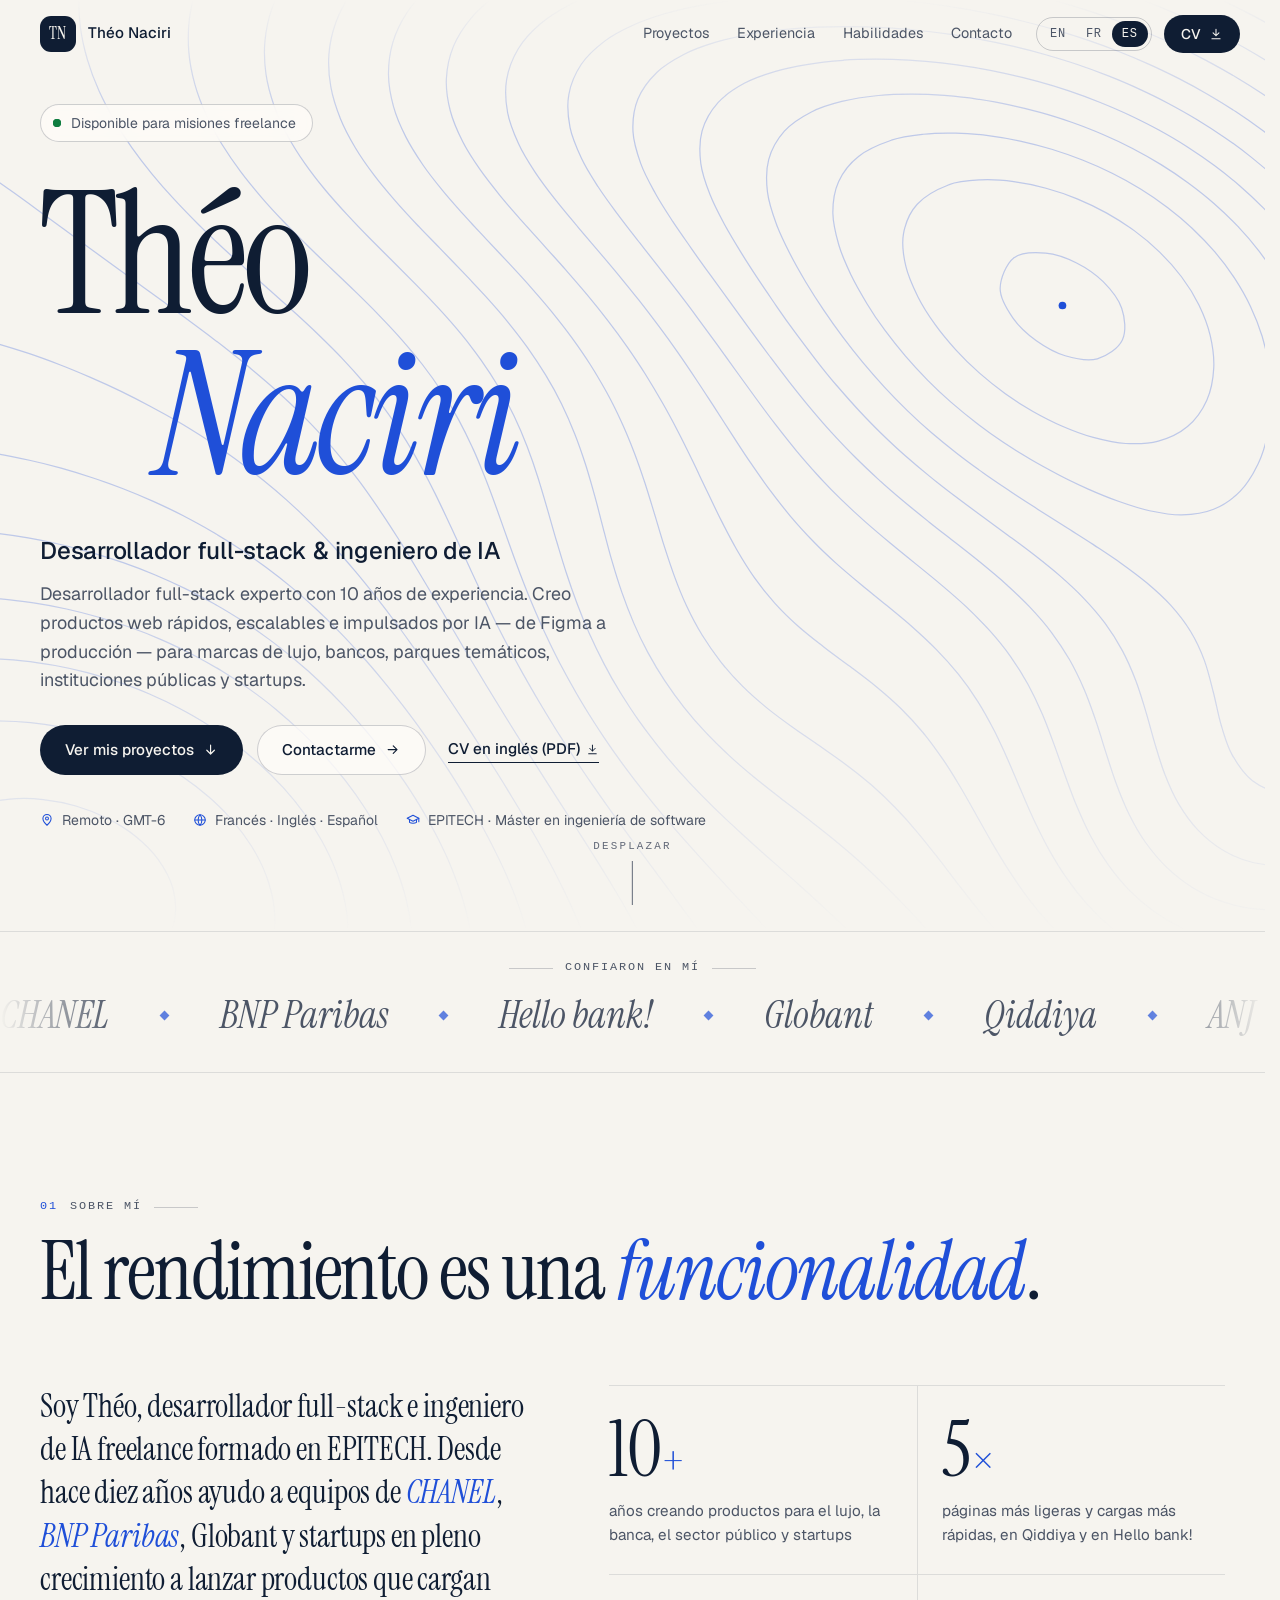
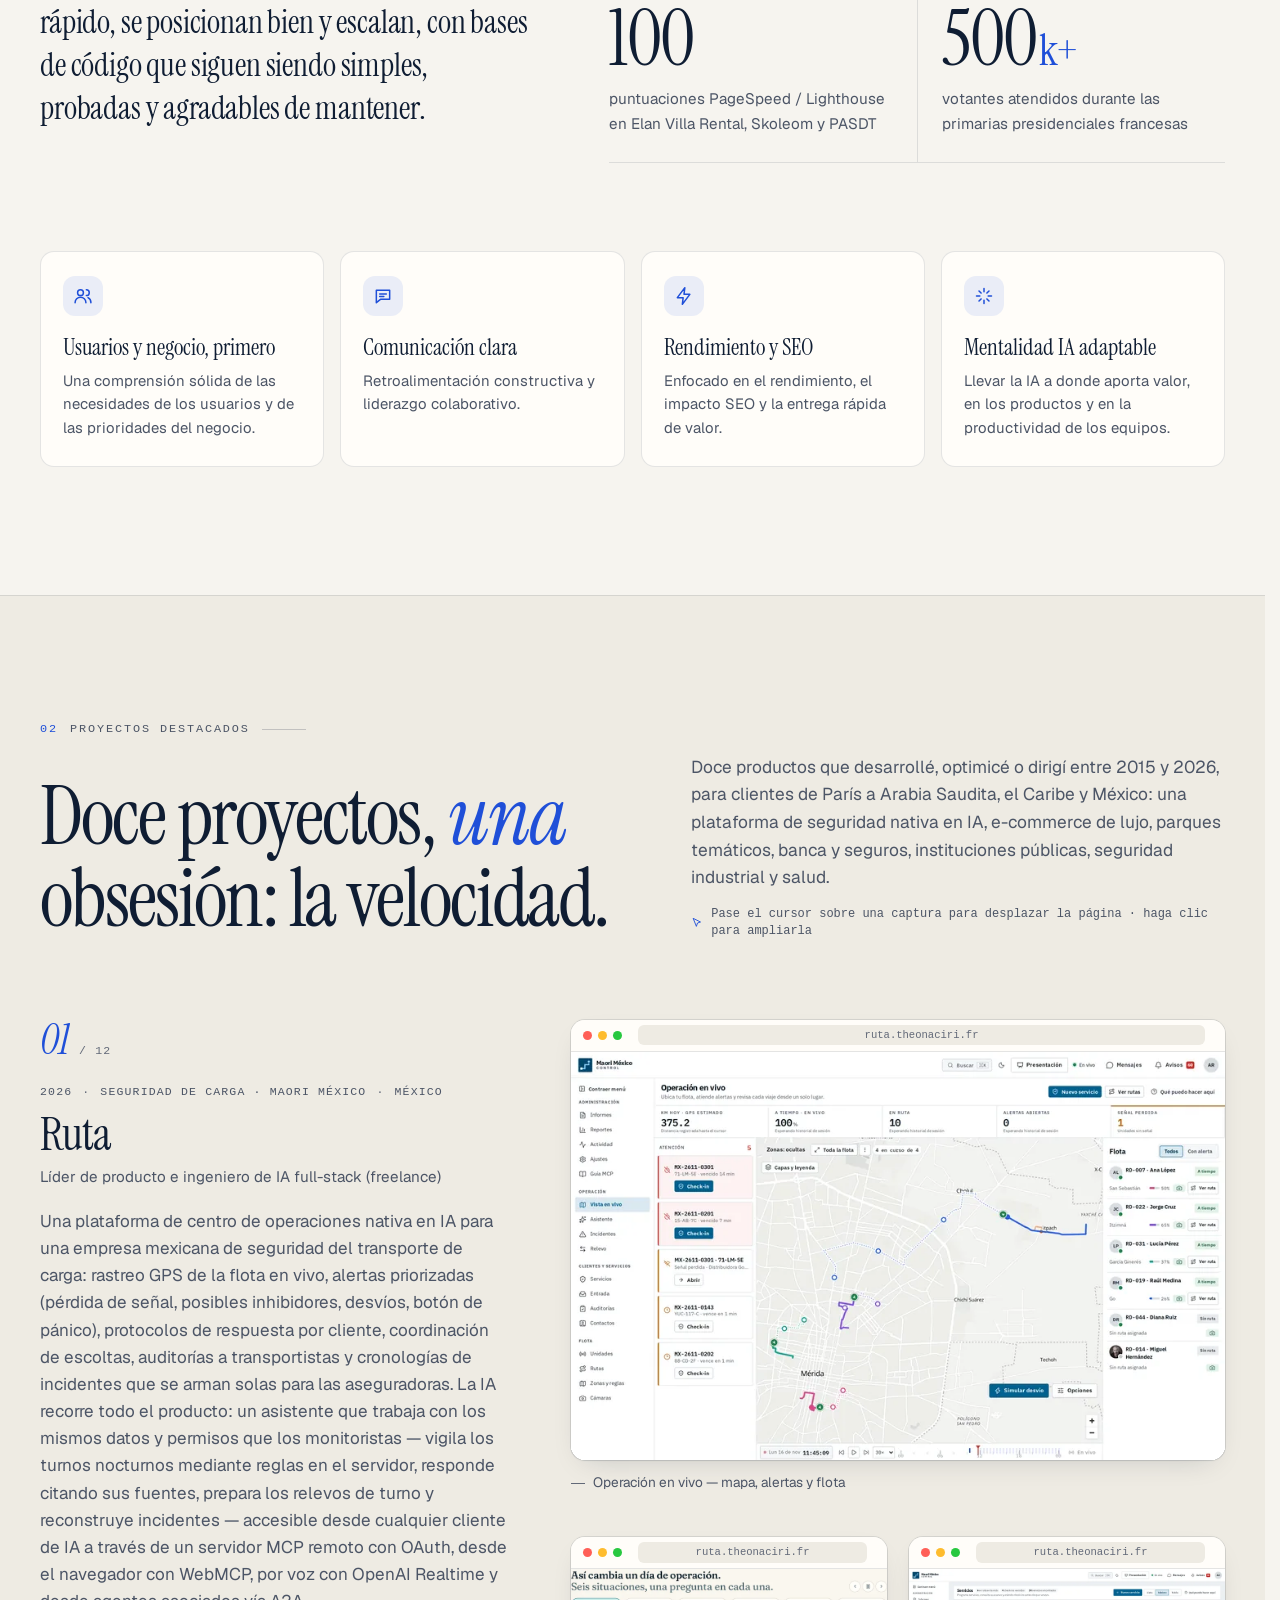
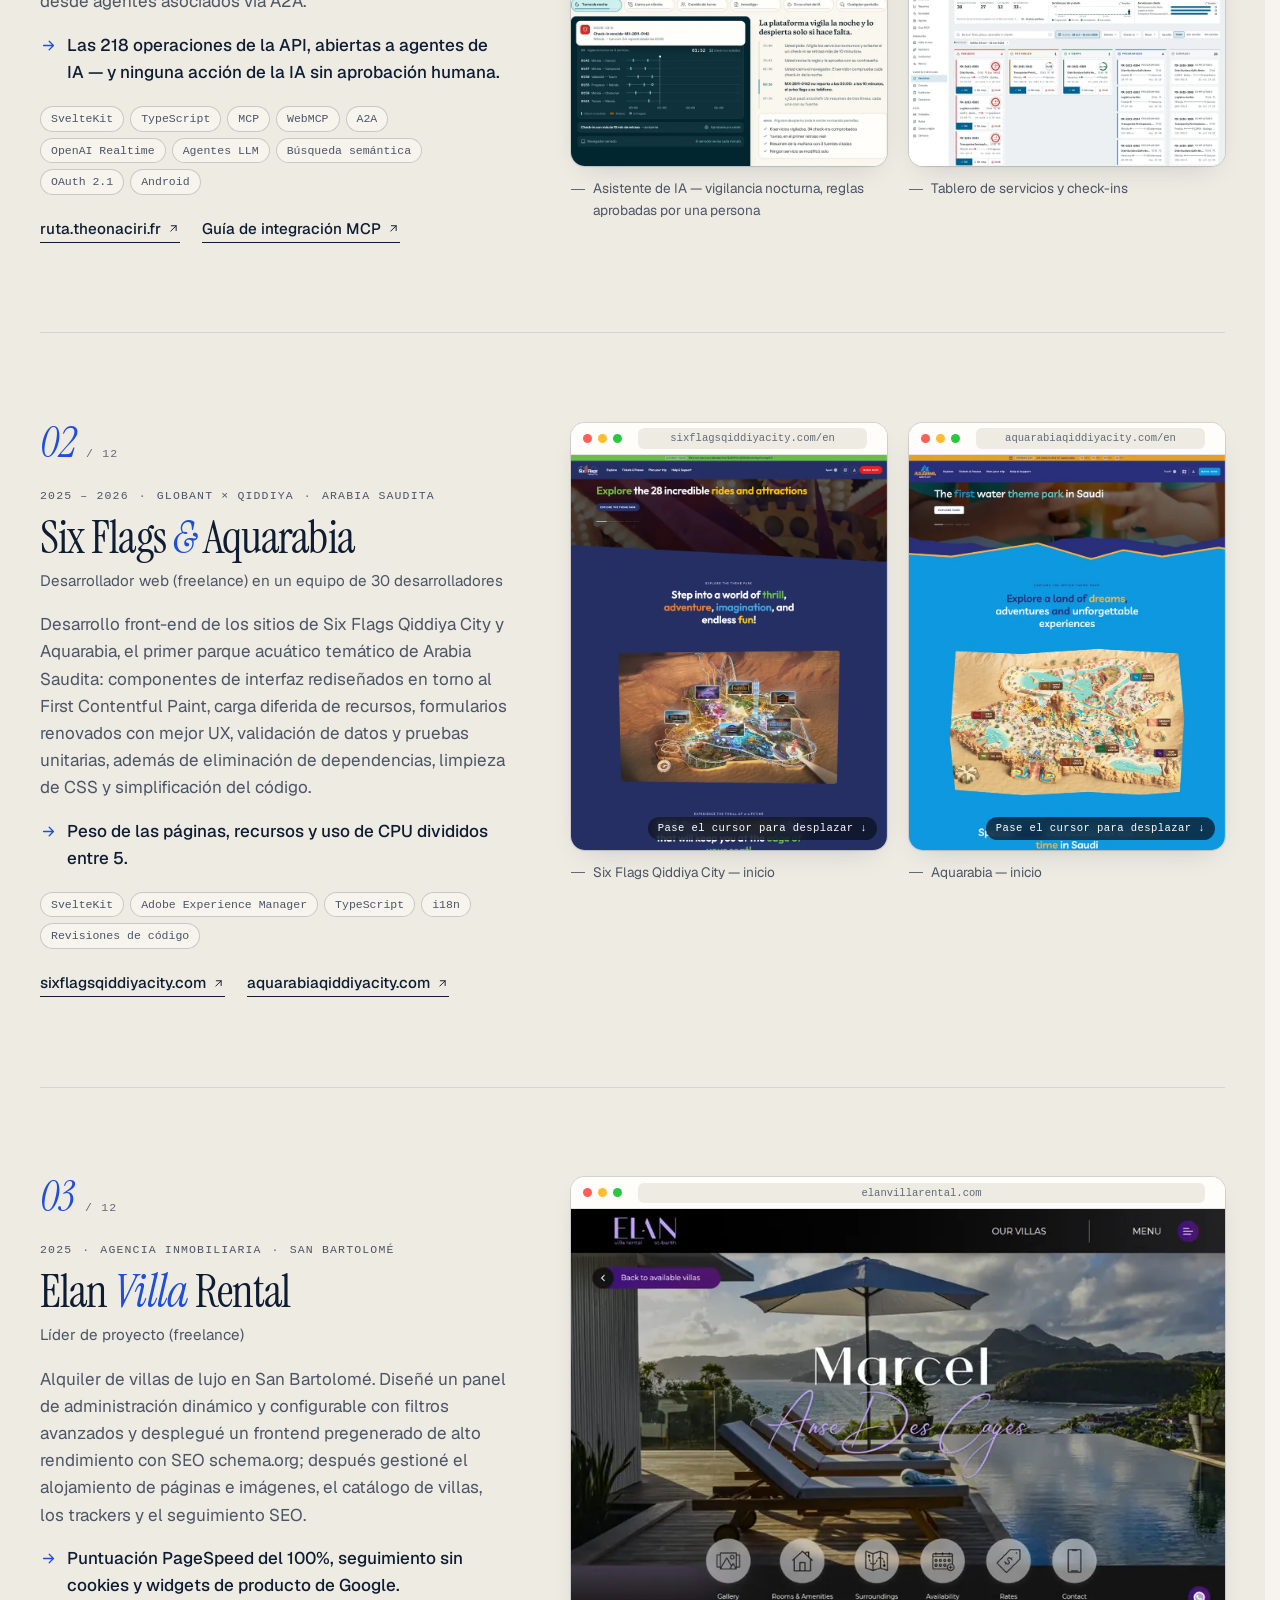
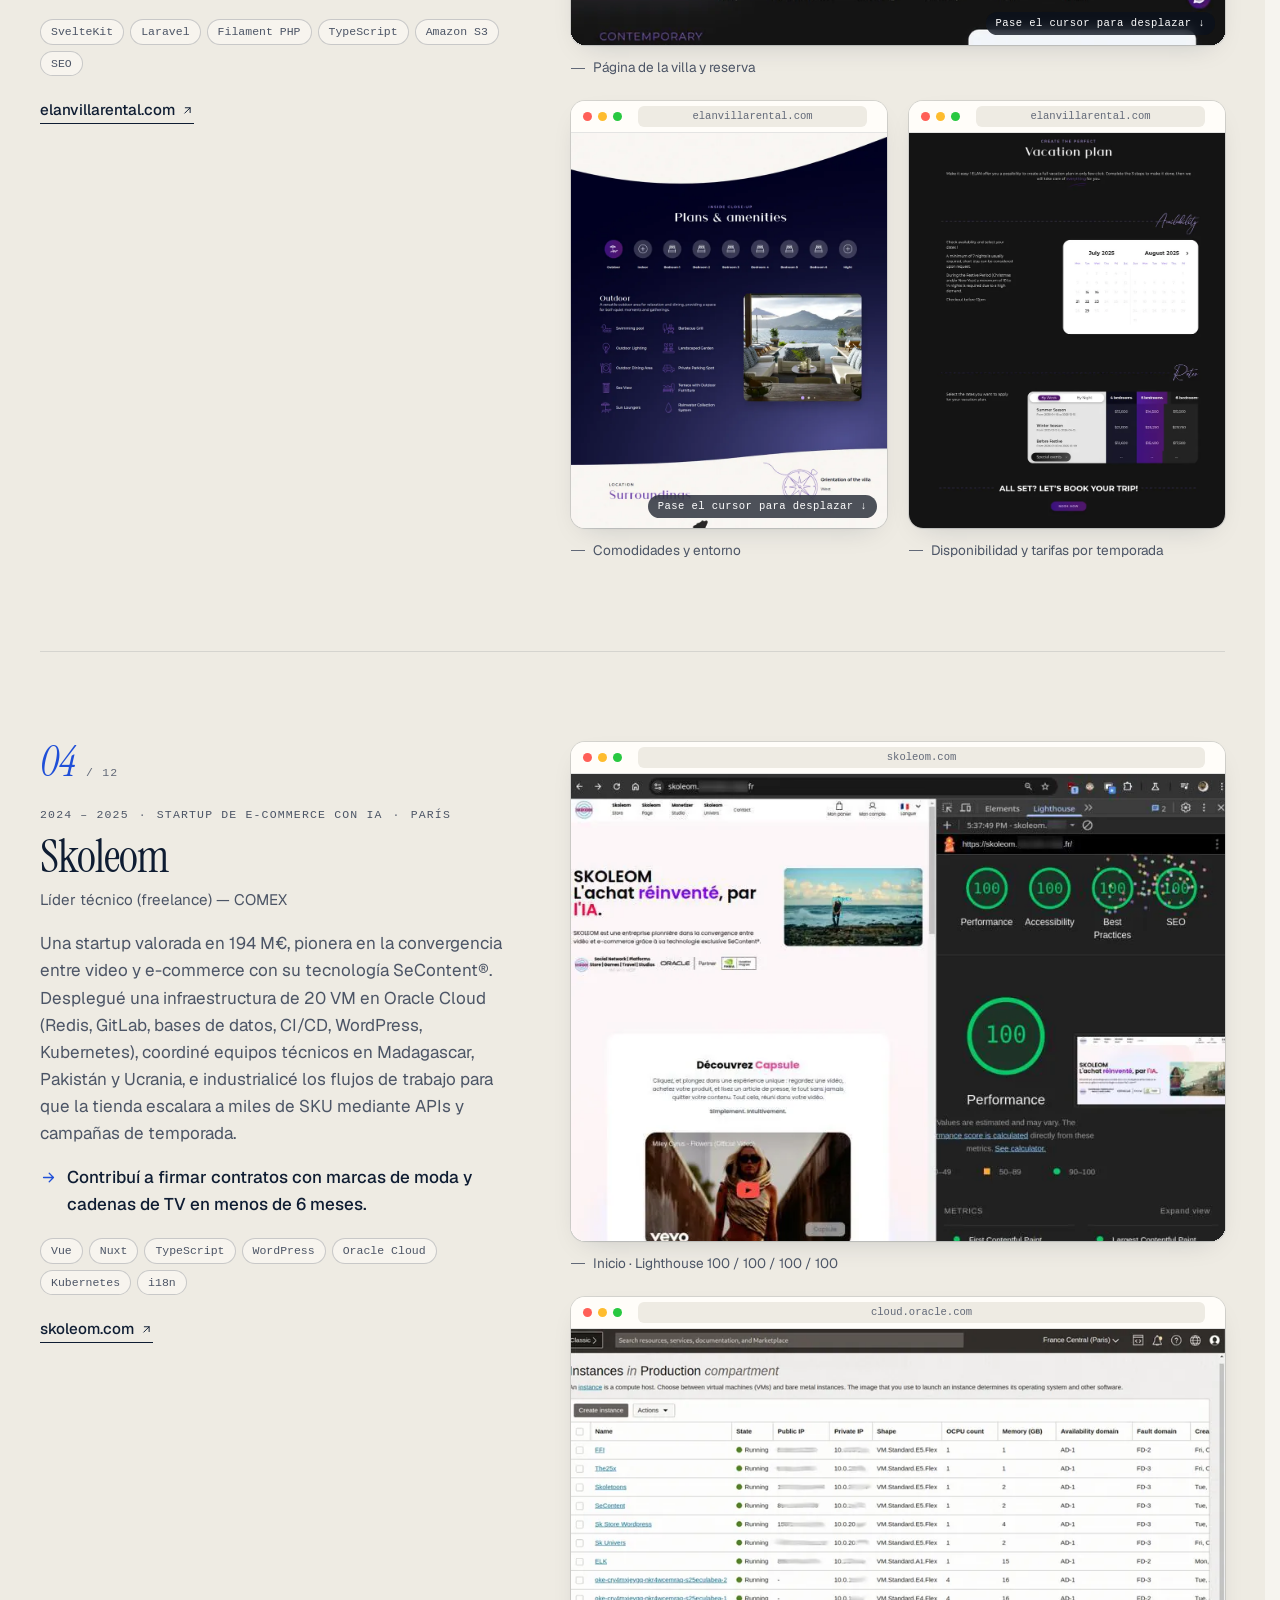
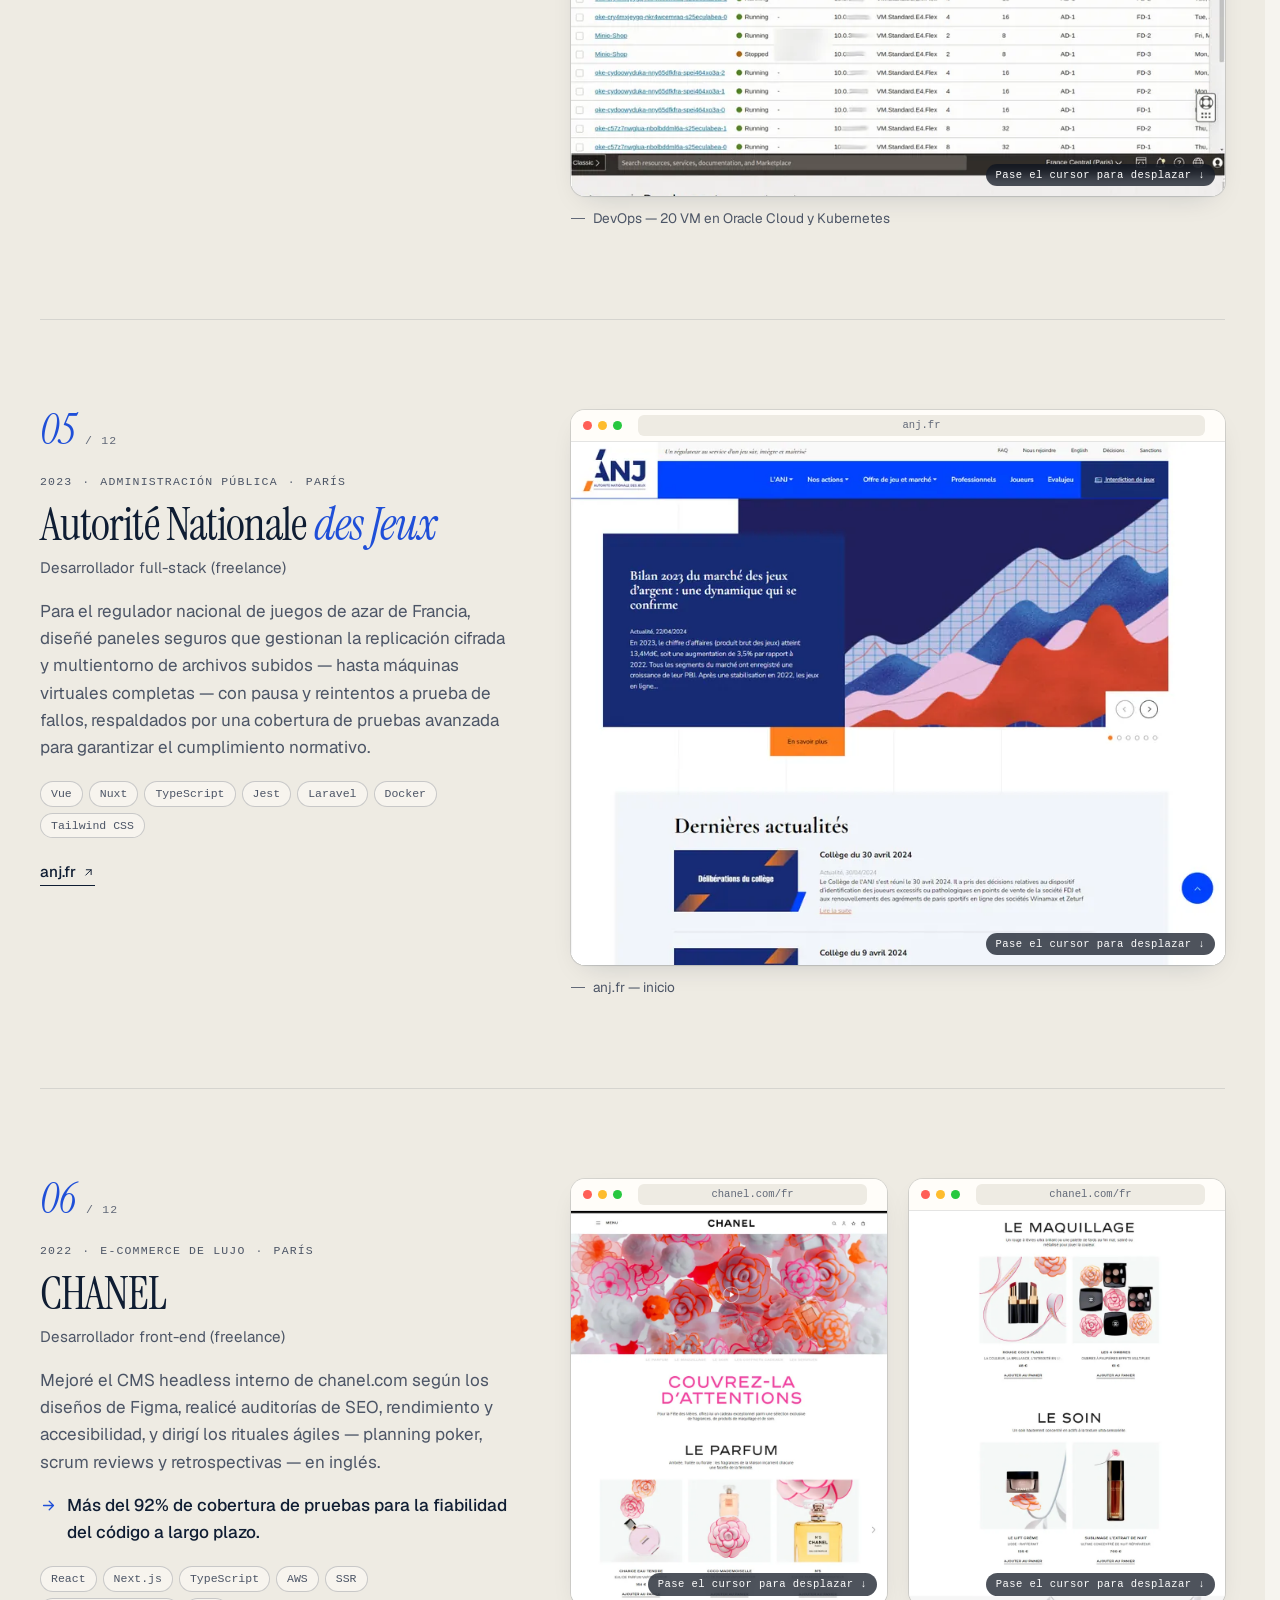
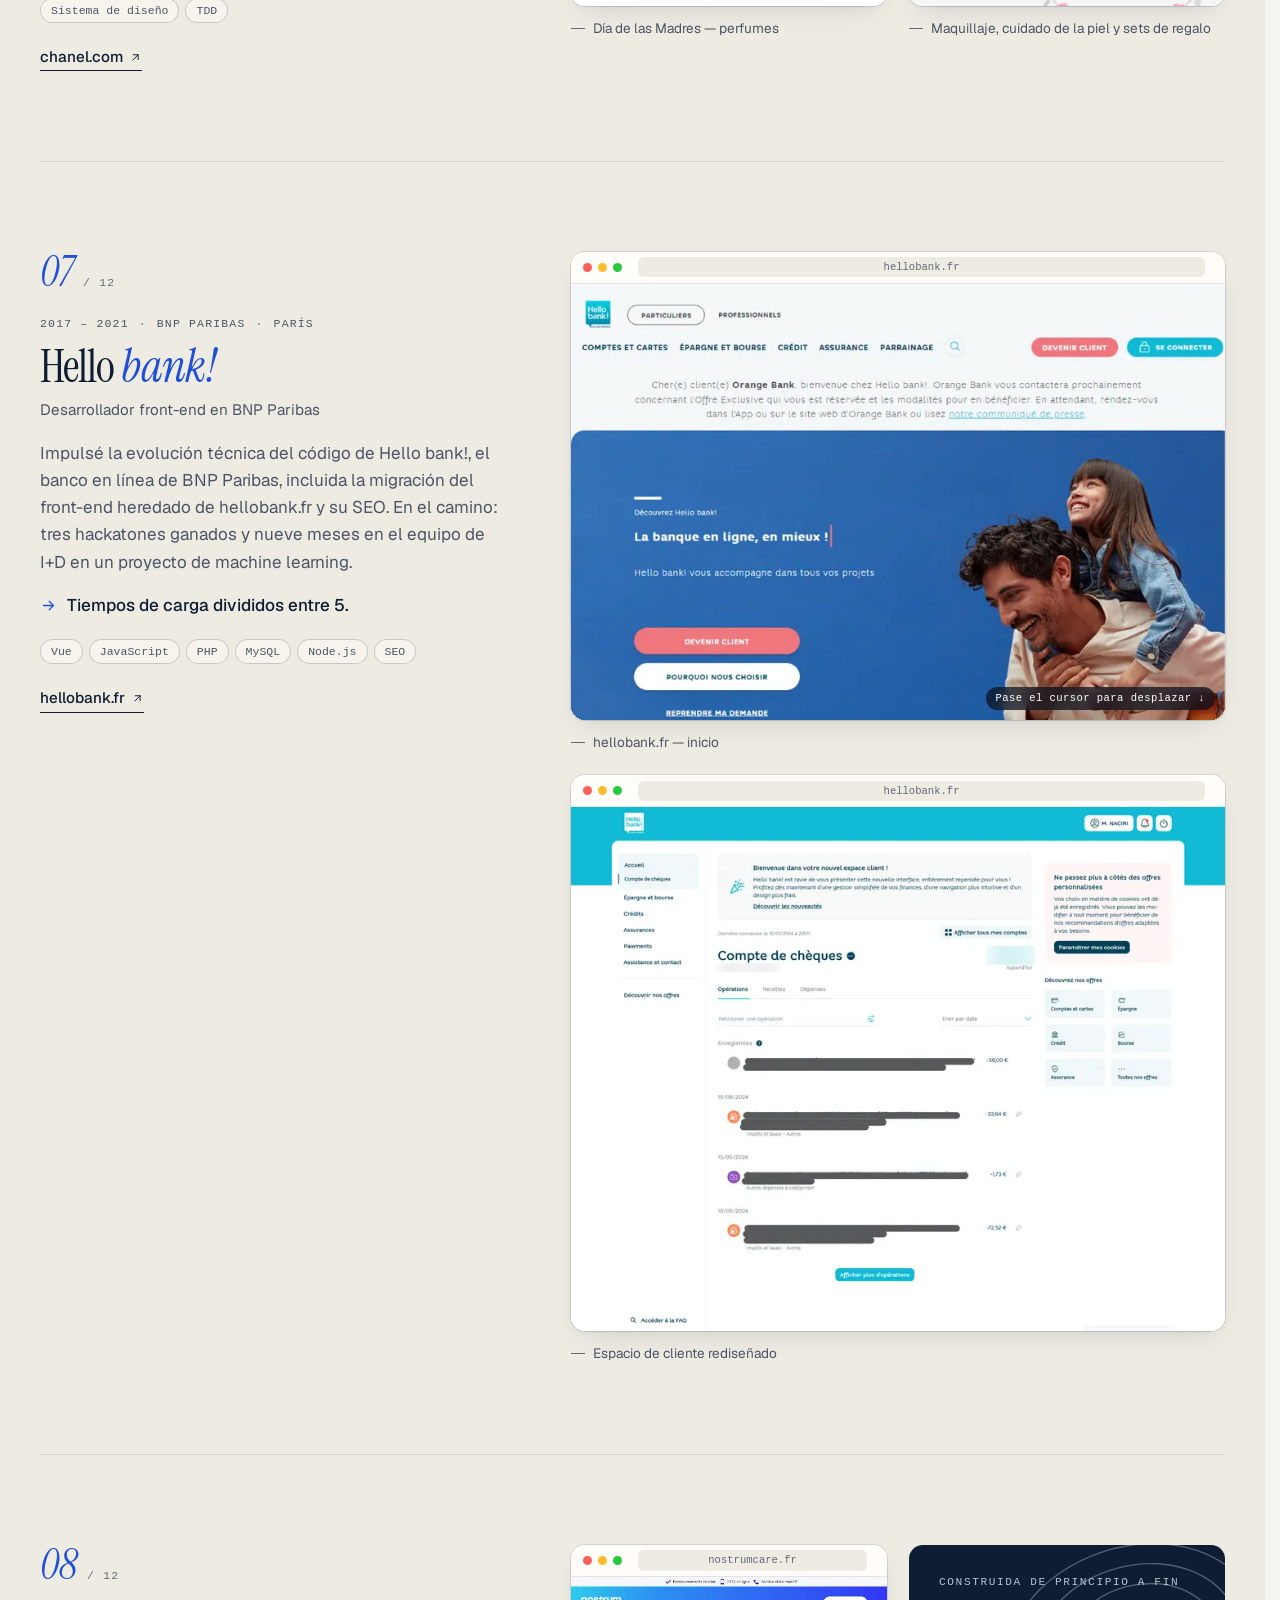
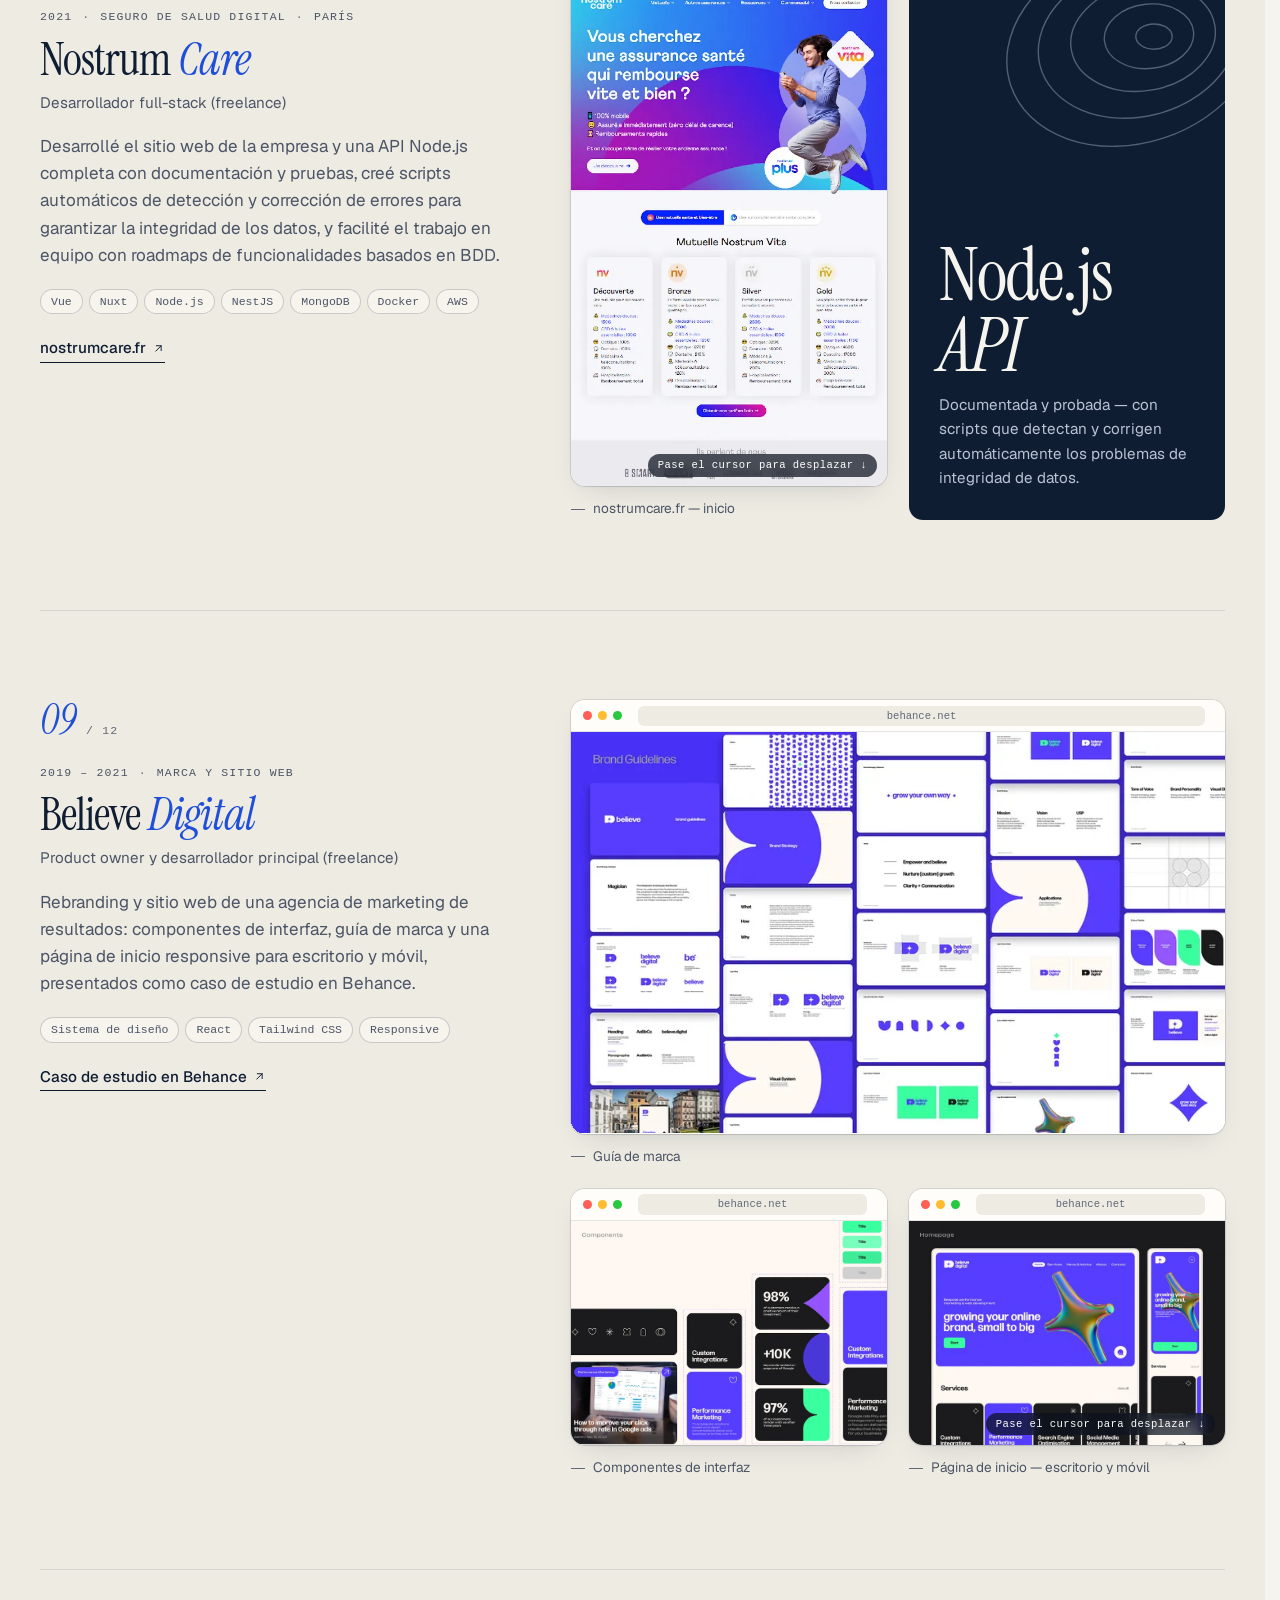
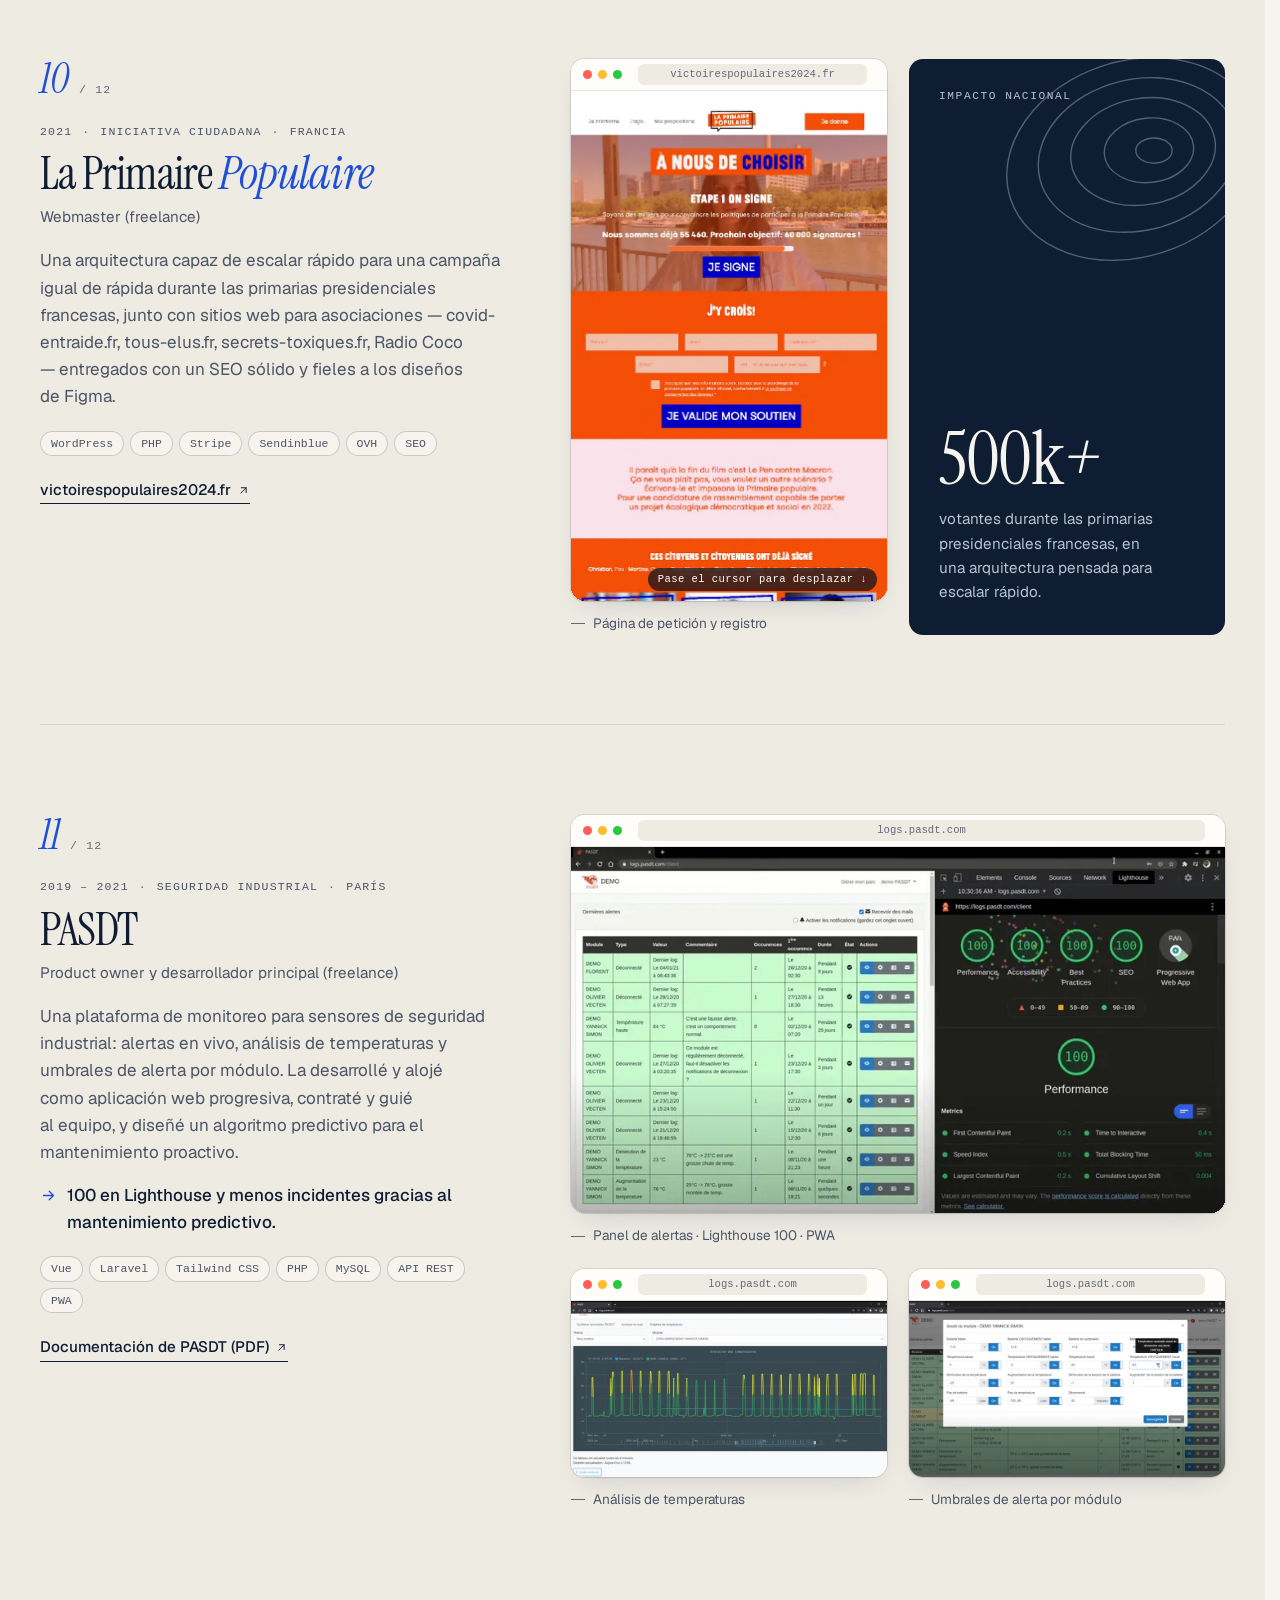
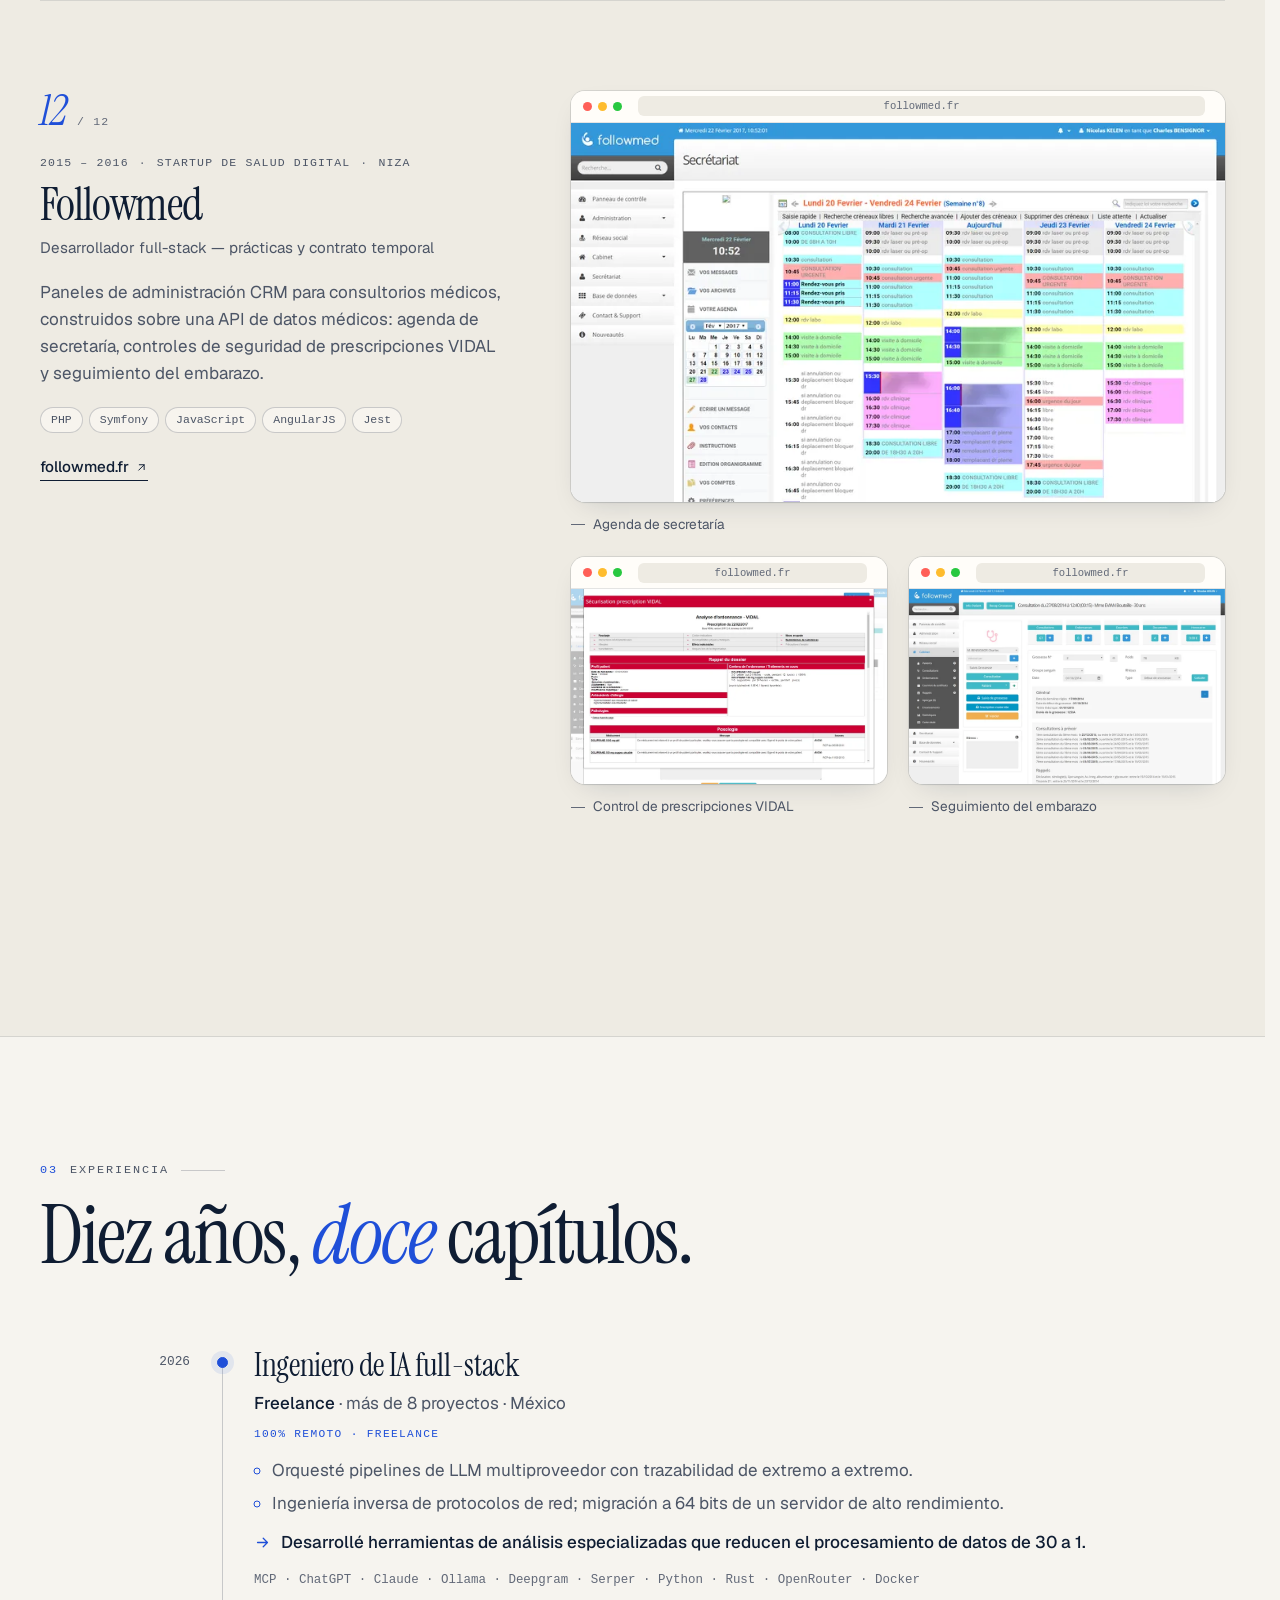
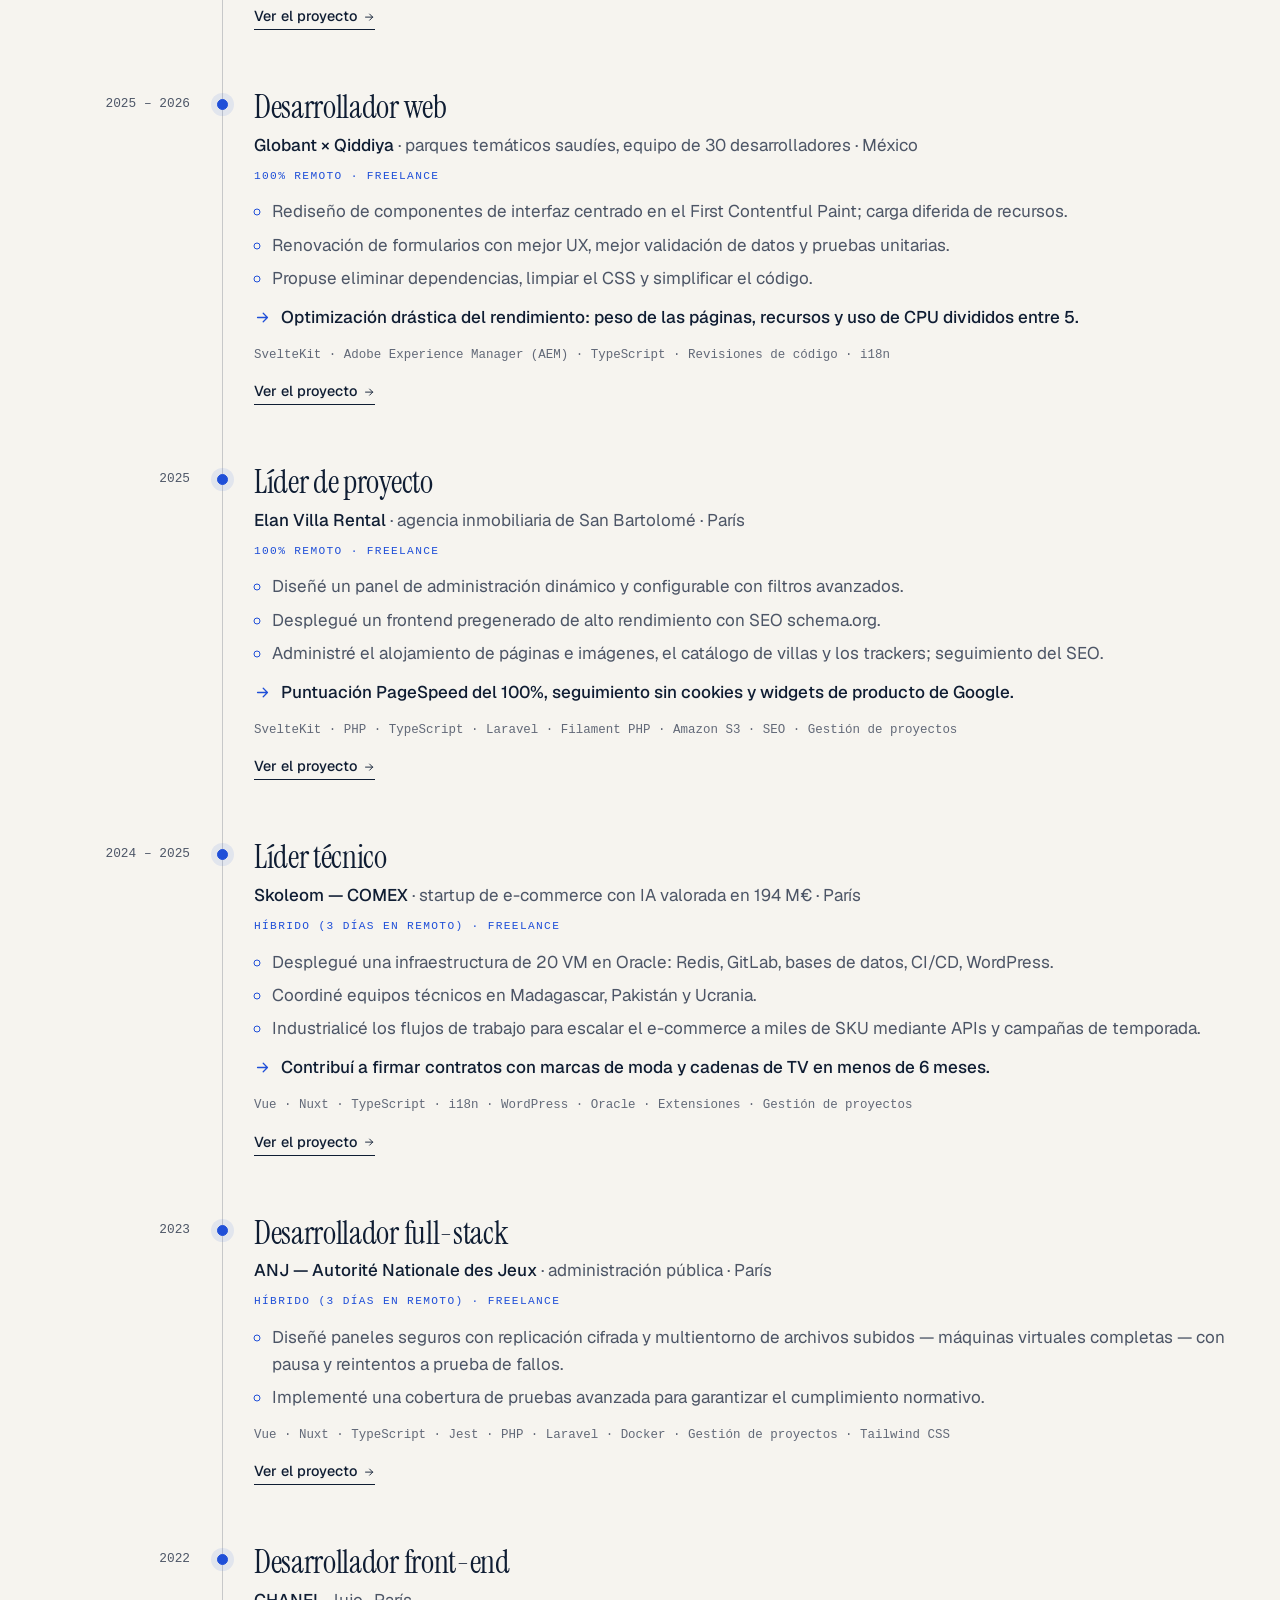
==== public/es/index.html @ c07522de "Add Spanish version and rewrite the portfolio lead - New /es/ page (full translation of the English " ====
<!DOCTYPE html>
<html lang="es">
  <head>
    <meta charset="utf-8">
    <meta name="viewport" content="width=device-width, initial-scale=1">
    <script>document.documentElement.className += ' js';</script>
    <title>Théo Naciri — Desarrollador full-stack &amp; ingeniero de IA · Freelance</title>
    <meta name="description" content="Théo Naciri, desarrollador full-stack experto e ingeniero de IA con 10 años de experiencia (CHANEL, BNP Paribas, Globant × Qiddiya, ANJ). Rendimiento web, SEO y arquitecturas escalables. Disponible para misiones freelance.">
    <meta name="author" content="Théo Naciri">
    <link rel="canonical" href="https://theonaciri.fr/es/">
    <link rel="alternate" hreflang="en" href="https://theonaciri.fr/">
    <link rel="alternate" hreflang="fr" href="https://theonaciri.fr/fr/">
    <link rel="alternate" hreflang="es" href="https://theonaciri.fr/es/">
    <link rel="alternate" hreflang="x-default" href="https://theonaciri.fr/">

    <meta property="og:type" content="profile">
    <meta property="og:site_name" content="Théo Naciri">
    <meta property="og:title" content="Théo Naciri — Desarrollador full-stack &amp; ingeniero de IA">
    <meta property="og:description" content="10 años creando productos web rápidos, escalables e impulsados por IA para CHANEL, BNP Paribas, Globant × Qiddiya, la ANJ y startups.">
    <meta property="og:url" content="https://theonaciri.fr/es/">
    <meta property="og:image" content="https://theonaciri.fr/assets/og/og-en.png">
    <meta property="og:image:width" content="1200">
    <meta property="og:image:height" content="630">
    <meta property="og:image:alt" content="Théo Naciri — Desarrollador full-stack &amp; ingeniero de IA">
    <meta property="og:locale" content="es_ES">
    <meta property="og:locale:alternate" content="en_US">
    <meta property="og:locale:alternate" content="fr_FR">
    <meta property="profile:first_name" content="Théo">
    <meta property="profile:last_name" content="Naciri">
    <meta name="twitter:card" content="summary_large_image">

    <meta name="theme-color" content="#f6f4ef" media="(prefers-color-scheme: light)">
    <meta name="theme-color" content="#0a111e" media="(prefers-color-scheme: dark)">
    <link rel="icon" href="../assets/favicon.svg" type="image/svg+xml">
    <link rel="apple-touch-icon" href="../assets/apple-touch-icon.png">

    <link rel="preload" href="../assets/fonts/instrument-serif-latin.woff2" as="font" type="font/woff2" crossorigin>
    <link rel="preload" href="../assets/fonts/geist-latin.woff2" as="font" type="font/woff2" crossorigin>
    <link rel="stylesheet" href="../assets/css/style.css">
    <script src="../assets/js/main.js" defer></script>

    <script type="application/ld+json">
      {
        "@context": "https://schema.org",
        "@type": "ProfilePage",
        "url": "https://theonaciri.fr/es/",
        "inLanguage": "es",
        "dateModified": "2026-11-19",
        "mainEntity": {
          "@type": "Person",
          "@id": "https://theonaciri.fr/#person",
          "url": "https://theonaciri.fr/",
          "name": "Théo Naciri",
          "givenName": "Théo",
          "familyName": "Naciri",
          "jobTitle": "Desarrollador full-stack e ingeniero de IA",
          "description": "Desarrollador full-stack experto e ingeniero de IA con 10 años de experiencia, especializado en rendimiento web, SEO y productos escalables impulsados por IA.",
          "email": "mailto:theo.naciri@gmail.com",
          "telephone": "+33658185441",
          "sameAs": ["https://www.linkedin.com/in/theonaciri/"],
          "knowsLanguage": ["fr", "en", "es"],
          "alumniOf": [
            { "@type": "CollegeOrUniversity", "name": "EPITECH" },
            { "@type": "CollegeOrUniversity", "name": "Manipal Institute of Technology" },
            { "@type": "HighSchool", "name": "Centre International de Valbonne" }
          ],
          "knowsAbout": ["Full-stack development", "LLM pipelines", "Web performance", "SEO", "DevOps", "TypeScript", "Vue.js", "React", "Svelte", "Laravel", "Node.js"]
        }
      }
    </script>
  </head>
  <body>
    <a class="skip-link" href="#main">Saltar al contenido</a>

    <svg class="sprite" aria-hidden="true" focusable="false">
      <symbol id="i-arrow" viewBox="0 0 24 24"><path d="M5 12h14M13 6l6 6-6 6"/></symbol>
      <symbol id="i-arrow-down" viewBox="0 0 24 24"><path d="M12 5v14M6 13l6 6 6-6"/></symbol>
      <symbol id="i-ext" viewBox="0 0 24 24"><path d="M7 17 17 7M8 7h9v9"/></symbol>
      <symbol id="i-download" viewBox="0 0 24 24"><path d="M12 4v11M7 10l5 5 5-5M5 20h14"/></symbol>
      <symbol id="i-mail" viewBox="0 0 24 24"><rect x="3" y="5" width="18" height="14" rx="2"/><path d="m3.5 7 8.5 6 8.5-6"/></symbol>
      <symbol id="i-phone" viewBox="0 0 24 24"><path d="M5 4h4l2 5-2.5 1.5a11 11 0 0 0 5 5L15 13l5 2v4a2 2 0 0 1-2 2A16 16 0 0 1 3 6a2 2 0 0 1 2-2"/></symbol>
      <symbol id="i-linkedin" viewBox="0 0 24 24"><rect x="3" y="3" width="18" height="18" rx="3"/><path d="M8 10.5V17M8 7.5v.01M12 17v-6.5M12 13.5a2.5 2.5 0 0 1 5 0V17"/></symbol>
      <symbol id="i-pin" viewBox="0 0 24 24"><path d="M12 21s-7-6.2-7-11.5a7 7 0 0 1 14 0C19 14.8 12 21 12 21z"/><circle cx="12" cy="9.5" r="2.5"/></symbol>
      <symbol id="i-globe" viewBox="0 0 24 24"><circle cx="12" cy="12" r="9"/><path d="M3 12h18M12 3a14 14 0 0 1 0 18M12 3a14 14 0 0 0 0 18"/></symbol>
      <symbol id="i-cap" viewBox="0 0 24 24"><path d="m2 9 10-5 10 5-10 5z"/><path d="M6 11v5c3 2 9 2 12 0v-5M22 9v6"/></symbol>
      <symbol id="i-copy" viewBox="0 0 24 24"><rect x="8" y="8" width="12" height="12" rx="2"/><path d="M16 8V6a2 2 0 0 0-2-2H6a2 2 0 0 0-2 2v8a2 2 0 0 0 2 2h2"/></symbol>
      <symbol id="i-close" viewBox="0 0 24 24"><path d="M6 6l12 12M18 6 6 18"/></symbol>
      <symbol id="i-chev-l" viewBox="0 0 24 24"><path d="m15 5-7 7 7 7"/></symbol>
      <symbol id="i-chev-r" viewBox="0 0 24 24"><path d="m9 5 7 7-7 7"/></symbol>
      <symbol id="i-users" viewBox="0 0 24 24"><circle cx="9" cy="8" r="3.5"/><path d="M2.5 20a6.5 6.5 0 0 1 13 0M16 4.5a3.5 3.5 0 0 1 0 7M18 14a6.5 6.5 0 0 1 3.5 6"/></symbol>
      <symbol id="i-chat" viewBox="0 0 24 24"><path d="M4 5h16v11H9l-5 4z"/><path d="M8 9.5h8M8 12.5h5"/></symbol>
      <symbol id="i-bolt" viewBox="0 0 24 24"><path d="M13 2 4 14h7l-1 8 9-12h-7z"/></symbol>
      <symbol id="i-spark" viewBox="0 0 24 24"><path d="M12 3v4M12 17v4M3 12h4M17 12h4M6 6l2.5 2.5M15.5 15.5 18 18M18 6l-2.5 2.5M8.5 15.5 6 18"/></symbol>
      <symbol id="i-star" viewBox="0 0 24 24"><path d="m12 3 2.6 5.6 6 .7-4.5 4.1 1.2 6L12 16.4l-5.3 3 1.2-6-4.5-4.1 6-.7z"/></symbol>
      <symbol id="i-cursor" viewBox="0 0 24 24"><path d="m5 3 14 7-6 2-2 6z"/></symbol>
      <symbol id="i-rings" viewBox="0 0 200 200"><g fill="none" stroke-width="1"><ellipse cx="100" cy="100" rx="92" ry="70" transform="rotate(-18 100 100)"/><ellipse cx="104" cy="98" rx="72" ry="54" transform="rotate(-14 100 100)"/><ellipse cx="108" cy="96" rx="52" ry="38" transform="rotate(-10 100 100)"/><ellipse cx="112" cy="95" rx="32" ry="23" transform="rotate(-6 100 100)"/><ellipse cx="115" cy="94" rx="13" ry="9"/></g></symbol>
    </svg>

    <header class="site-header">
      <div class="wrap site-header__inner">
        <a class="brand" href="#top">
          <span class="brand__mark" aria-hidden="true">TN</span>
          <span class="brand__name">Théo Naciri</span>
        </a>
        <nav class="nav" aria-label="Principal">
          <a href="#work">Proyectos</a>
          <a href="#experience">Experiencia</a>
          <a href="#skills">Habilidades</a>
          <a href="#contact">Contacto</a>
        </nav>
        <div class="site-header__actions">
          <div class="lang" role="group" aria-label="Idioma">
            <a href="../" lang="en" hreflang="en" data-lang-switch="en">EN</a>
            <a href="../fr/" lang="fr" hreflang="fr" data-lang-switch="fr">FR</a>
            <a href="./" lang="es" hreflang="es" aria-current="true" data-lang-switch="es">ES</a>
          </div>
          <a class="btn btn--primary btn--sm" href="../assets/cv/Theo-Naciri-Resume-EN.pdf" hreflang="en" target="_blank" rel="noopener" type="application/pdf">
            CV <svg class="i i--down" aria-hidden="true"><use href="#i-download"/></svg>
          </a>
        </div>
      </div>
      <div class="progress" aria-hidden="true"></div>
    </header>

    <main id="main">
      <!-- ============ Hero ============ -->
      <section class="hero" id="top" aria-labelledby="hero-title">
        <div class="hero__topo" aria-hidden="true">
          <svg class="topo" viewBox="0 0 1440 900" preserveAspectRatio="xMidYMid slice" focusable="false">
            <path pathLength="1" style="--i:0" d="M119.4 761c-9.9 3.6-18.8 8.4-26.3 14.8s-14.8 14.6-18.9 23.4s-6.2 19.7-5.7 29.4s4 20.1 8.5 28.9s11.3 16.9 18.4 23.9s15.5 13.1 24.1 18.3s17.9 9.5 27.3 13s19.3 6.2 29.2 8s20.1 2.8 30.1 2.8s20.3-.8 30.1-2.9s19.8-5.1 28.6-9.8s17.7-10.8 23.9-18.3s11.5-17.3 13.6-26.7s1.4-20.5-1.1-30s-7.8-18.8-13.6-26.9s-13.4-15.2-21.2-21.5s-16.6-11.6-25.6-16.1s-18.6-8.2-28.2-11s-19.7-4.8-29.7-5.9s-19.7-1.5-30.3-.4s-23.3 3.4-33.3 7z"/>
            <path pathLength="1" style="--i:1" d="M368.8 936c2.5-4.3 11.1-16.6 15.1-25.6s7.4-18.7 8.9-28.3s1.6-19.9 .5-29.7s-3.8-19.6-7.2-28.8s-8.1-18.2-13.3-26.6s-11.3-16.4-17.8-23.9s-13.6-14.5-21.1-21s-15.4-12.6-23.6-18.2s-16.7-10.7-25.5-15.4s-17.8-8.9-26.9-12.7s-18.6-7.1-28.1-10s-19.2-5.3-28.9-7.2s-19.6-3.4-29.5-4.4s-19.8-1.5-29.7-1.4s-19.9 .6-29.7 1.8s-19.7 2.9-29.3 5.3s-19.2 5.4-28.3 9.1s-18.2 8.2-26.6 13.4s-16.5 11.3-23.6 18.1s-13.7 14.6-19 22.9s-9.6 17.6-12.4 27s-4.3 19.5-4.5 29.4s1.2 19.9 3.6 29.5s6.2 19 10.7 27.8s10 17.2 16.1 25s12.9 15.1 20 22s18.6 16.4 22.4 19.7"/>
            <path pathLength="1" style="--i:2" d="M448.9 936c1.4-4.8 6.5-19 8.5-28.7s3.3-19.8 3.4-29.7s-1-20-2.9-29.8s-4.9-19.4-8.4-28.7s-7.9-18.4-12.7-27.1s-10.3-17.1-16.2-25.2s-12.2-15.8-18.9-23.2s-13.8-14.5-21.2-21.2s-15.1-13.1-23.1-19.2s-16.2-11.7-24.6-17.1s-17.1-10.3-26-15s-17.9-8.9-27.1-12.9s-18.5-7.5-28-10.8s-19-6.1-28.7-8.7s-19.4-4.7-29.3-6.5s-19.7-3.3-29.7-4.3s-19.9-1.8-29.9-2s-20-.2-30 .4s-20 1.5-29.8 2.9s-19.7 3.3-29.4 5.6s-19.3 5.2-28.7 8.5s-18.6 7.4-27.6 11.7s-22 11.8-26.4 14.2"/>
            <path pathLength="1" style="--i:3" d="M514.6 936c.7-5 3.6-20.1 4.3-30.2s.8-20.4-.1-30.5s-2.7-20.2-5.1-30s-5.7-19.5-9.4-29s-8-18.7-12.7-27.7s-9.9-17.8-15.4-26.3s-11.4-16.8-17.7-24.9s-12.8-15.8-19.6-23.4s-13.9-14.8-21.3-21.8s-15-13.7-22.8-20.2s-16-12.6-24.3-18.5s-16.8-11.4-25.5-16.7s-17.6-10.2-26.6-14.9s-18.2-9-27.5-13.1s-18.8-7.8-28.3-11.2s-19.2-6.6-29-9.4s-19.6-5.3-29.5-7.5s-19.9-4.1-30-5.6s-20.1-2.8-30.3-3.7s-20.3-1.5-30.4-1.7s-20.3-.1-30.5 .4s-20.3 1.3-30.4 2.5s-20.1 2.8-30.1 4.8s-19.8 4.5-29.6 7.2s-24.2 7.6-29.1 9.1"/>
            <path pathLength="1" style="--i:4" d="M575 936c.1-5 .9-20.1 .5-30.1s-1.3-20.1-2.9-29.9s-4.1-19.7-6.9-29.3s-6.3-19.1-10-28.4s-8-18.4-12.5-27.4s-9.4-17.8-14.4-26.4s-10.5-17.1-16.1-25.5s-11.4-16.5-17.5-24.5s-12.3-15.9-18.8-23.5s-13.1-15.2-20-22.5s-14-14.4-21.2-21.3s-14.8-13.6-22.5-20s-15.6-12.7-23.6-18.6s-16.3-11.7-24.7-17.1s-17-10.7-25.8-15.6s-17.6-9.6-26.7-14s-18.2-8.5-27.4-12.4s-18.6-7.5-28.1-10.8s-19-6.4-28.7-9.2s-19.3-5.3-29.1-7.6s-19.6-4.3-29.5-6s-19.8-3.2-29.8-4.4s-20-2.1-30-2.7s-20.1-.9-30.1-.9s-20.1 .3-30.1 .9s-20 1.5-30 2.8s-19.9 2.9-29.7 4.7s-24.5 5.2-29.5 6.2"/>
            <path pathLength="1" style="--i:5" d="M633.6 936c-.6-4.9-1.8-19.8-3.3-29.6s-3.5-19.6-6-29.2s-5.6-19.1-8.9-28.4s-7.2-18.5-11.2-27.6s-8.4-18-12.9-26.8s-9.3-17.5-14.2-26.2s-10-17.1-15.3-25.6s-10.6-16.8-16.1-25s-11.2-16.4-16.9-24.5s-11.7-16.1-17.7-23.9s-12.2-15.7-18.5-23.3s-12.7-15.2-19.4-22.6s-13.4-14.7-20.3-21.8s-14-14.1-21.3-20.8s-14.7-13.3-22.3-19.7s-15.4-12.5-23.4-18.4s-16.1-11.6-24.4-17.1s-16.7-10.7-25.3-15.7s-17.3-9.7-26.1-14.3s-17.8-8.8-26.9-12.9s-18.2-7.9-27.5-11.5s-18.6-7-28-10.1s-18.9-6-28.5-8.7s-19.2-5.1-28.9-7.2s-19.4-4.1-29.2-5.8s-19.6-3.1-29.5-4.2s-19.8-2-29.7-2.6s-19.8-1-29.8-1s-19.9 .1-29.8 .6s-19.8 1.3-29.7 2.3s-24.6 3-29.6 3.6"/>
            <path pathLength="1" style="--i:6" d="M692.7 936c-1.3-4.9-4.8-19.6-7.7-29.2s-6.1-19.2-9.6-28.6s-7.5-18.7-11.7-27.9s-8.6-18.2-13.2-27.2s-9.4-17.8-14.3-26.6s-10-17.5-15.1-26.2s-10.4-17.3-15.6-25.9s-10.6-17.1-16-25.6s-10.9-17-16.3-25.4s-11-16.9-16.6-25.2s-11.2-16.7-16.9-25s-11.4-16.6-17.3-24.8s-11.7-16.4-17.7-24.5s-12.1-16.1-18.3-24s-12.5-15.8-19-23.5s-13.1-15.3-19.9-22.7s-13.8-14.7-20.9-21.8s-14.5-14-22-20.7s-15.2-13.2-23.1-19.5s-15.9-12.4-24.1-18.3s-16.5-11.6-25-17s-17-10.8-25.7-15.9s-17.5-10-26.4-14.7s-17.9-9.3-26.9-13.7s-18.2-8.6-27.5-12.6s-18.5-7.9-27.9-11.5s-18.9-7.1-28.4-10.3s-19.2-6.2-28.8-9s-19.5-5.3-29.3-7.5s-19.7-4.2-29.7-5.8s-19.9-2.9-30-3.9s-20.1-1.6-30.1-2s-20.1-.3-30.2 0s-25.1 1.2-30.2 1.5"/>
            <path pathLength="1" style="--i:7" d="M754.6 936c-2-4.6-8-18.5-12.2-27.6s-8.7-18.2-13.4-27.1s-9.6-17.8-14.5-26.5s-10.2-17.4-15.4-26s-10.6-17.2-15.9-25.7s-10.8-17-16.2-25.5s-10.9-17-16.3-25.4s-10.9-17-16.3-25.5s-10.8-17-16.2-25.5s-10.7-17.1-16-25.7s-10.6-17.2-15.8-25.8s-10.4-17.3-15.6-25.9s-10.3-17.3-15.4-26s-10.2-17.4-15.4-26s-10.3-17.4-15.5-26s-10.4-17.3-15.8-25.8s-10.8-17.1-16.4-25.4s-11.3-16.7-17.2-24.8s-12-16.2-18.4-24s-12.9-15.5-19.7-23s-13.8-14.7-20.9-21.8s-14.6-13.9-22.1-20.7s-15.2-13.2-23-19.7s-15.7-12.7-23.6-18.9s-16-12.3-24.1-18.3s-16.2-12-24.3-18s-16.3-11.9-24.5-17.8s-16.3-11.8-24.5-17.8s-16.3-11.9-24.4-17.8s-16.3-11.9-24.4-17.9s-16.2-11.9-24.4-17.9s-16.3-11.9-24.5-17.7s-16.4-11.7-24.8-17.4s-16.7-11.3-25.3-16.6s-17.2-10.5-26.1-15.3s-17.9-9.3-27.2-13.1s-18.8-7.4-28.4-10.2s-19.6-4.9-29.5-6.7s-25-3.1-30-3.7"/>
            <path pathLength="1" style="--i:8" d="M822.7 936c-2.8-4.2-11-16.8-16.6-25.1s-11.3-16.6-17.1-24.8s-11.6-16.4-17.5-24.5s-11.9-16.2-17.8-24.3s-12-16.1-18-24.2s-12-16.1-17.9-24.2s-11.8-16.2-17.7-24.4s-11.6-16.4-17.3-24.6s-11.3-16.6-16.8-25s-11-16.8-16.3-25.3s-10.5-17.1-15.6-25.7s-10.1-17.4-15-26.1s-9.6-17.6-14.3-26.5s-9.2-17.9-13.6-26.9s-8.7-18.1-13-27.2s-8.4-18.2-12.6-27.3s-8.3-18.3-12.6-27.4s-8.5-18.2-13-27.2s-9-17.9-13.9-26.7s-9.9-17.5-15.3-25.9s-11-16.8-17-24.9s-12.2-16-18.7-23.6s-13.3-15.1-20.2-22.4s-14.1-14.3-21.3-21.3s-14.6-13.8-22-20.5s-14.9-13.4-22.4-20.1s-15-13.3-22.5-20.1s-14.9-13.5-22.2-20.3s-14.6-13.8-21.7-20.9s-14.1-14.3-20.9-21.7s-13.4-14.9-19.8-22.7s-12.5-15.7-18.3-23.9s-11.3-16.6-16.3-25.3s-9.7-17.6-13.8-26.7s-7.7-18.6-10.5-28.2s-5.1-19.5-6.4-29.4s-1.8-20.1-1.3-30s2.1-20 4.3-29.8s7.3-24 8.8-28.8"/>
            <path pathLength="1" style="--i:9" d="M899.7 936c-3.4-3.8-13.4-15-20.1-22.5s-13.5-15-20.2-22.4s-13.6-14.8-20.4-22.2s-13.7-14.7-20.6-22.1s-13.7-14.7-20.6-22.1s-13.7-14.8-20.4-22.3s-13.4-15-20-22.6s-13.1-15.3-19.4-23.1s-12.6-15.7-18.7-23.7s-12-16.1-17.8-24.4s-11.4-16.6-16.8-25.1s-10.7-17.1-15.7-25.8s-9.9-17.5-14.6-26.4s-9.1-18-13.4-27.1s-8.3-18.3-12.2-27.6s-7.6-18.7-11.2-28.1s-7-18.9-10.4-28.4s-6.7-19-10.1-28.5s-6.8-19-10.5-28.3s-7.4-18.7-11.6-27.9s-8.6-18.2-13.4-27.1s-10-17.5-15.5-25.9s-11.4-16.6-17.6-24.6s-12.7-15.7-19.3-23.2s-13.6-14.9-20.6-22.1s-14.2-14.3-21.4-21.3s-14.5-13.9-21.8-20.9s-14.6-13.9-21.7-21s-14.3-14.1-21.3-21.4s-13.8-14.6-20.4-22.3s-13-15.4-19-23.4s-11.8-16.3-17.1-24.9s-10.2-17.4-14.3-26.6s-7.8-18.6-10.5-28.3s-4.7-19.7-5.5-29.6s-.7-20.2 .5-30.1s3.7-19.9 7.1-29.3s8-18.5 13-27.2s14.2-20.8 17-24.9"/>
            <path pathLength="1" style="--i:10" d="M1286.4-40c4.8 2.1 19.2 8.3 28.7 12.7s19 8.8 28.4 13.4s18.7 9.4 27.9 14.4s18.4 10.1 27.4 15.4s18 10.7 26.8 16.4s17.5 11.5 26.2 17.4s21.3 15.2 25.6 18.3"/>
            <path pathLength="1" style="--i:10" d="M979.6 936c-3.6-3.5-14.2-14.1-21.4-21.1s-14.2-14.1-21.3-21.2s-14.2-14.1-21.4-21s-14.5-13.8-21.8-20.7s-14.8-13.5-22.2-20.2s-15-13.3-22.5-19.9s-15-13.2-22.4-20s-14.8-13.4-22.1-20.3s-14.4-13.9-21.4-21s-13.9-14.5-20.5-21.9s-13.1-15.1-19.3-23s-12.2-15.9-18-24s-11.2-16.6-16.5-25.1s-10.2-17.2-14.8-26.1s-9-17.9-13.1-27s-7.9-18.4-11.4-27.8s-6.8-18.8-9.9-28.3s-5.9-19.1-8.8-28.7s-5.5-19.3-8.3-28.9s-5.6-19.2-8.6-28.8s-6.3-19-9.9-28.4s-7.5-18.6-11.8-27.6s-9-17.9-14.1-26.5s-10.6-17-16.4-25.2s-12-16.1-18.3-23.8s-13-15.2-19.8-22.6s-13.7-14.6-20.7-21.7s-14.1-14.2-21.2-21.3s-14.2-14.1-21.2-21.2s-14-14.3-20.8-21.7s-13.5-14.8-19.9-22.5s-12.6-15.6-18.3-23.8s-11.2-16.7-15.9-25.5s-9.1-17.9-12.3-27.3s-6-19.2-7.4-29.1s-1.8-20.1-.9-29.9s3-19.9 6.3-29.3s7.8-18.5 13-27s11.7-16.3 18.3-23.7s17.9-17.4 21.5-20.9"/>
            <path pathLength="1" style="--i:11" d="M1178-40c4.6 1.6 18.5 6.3 27.7 9.7s18.3 6.8 27.4 10.4s18.1 7.3 27.1 11.2s17.9 7.9 26.7 12.1s17.6 8.5 26.3 13.1s17.3 9.2 25.8 14s16.9 9.8 25.2 15s16.5 10.5 24.6 15.9s16.1 11.1 23.9 17s15.6 11.8 23.1 18s15 12.6 22.3 19s18 16.5 21.6 19.8"/>
            <path pathLength="1" style="--i:11" d="M1052.4 936c-3.7-3.4-14.8-13.5-22.1-20.4s-14.3-14-21.3-21.2s-13.8-14.5-20.7-21.8s-13.7-14.7-20.6-21.9s-13.9-14.4-21.1-21.4s-14.5-13.9-21.9-20.5s-15.2-13.1-22.9-19.4s-15.7-12.4-23.6-18.6s-16-12.1-23.9-18.3s-15.8-12.3-23.6-18.7s-15.4-12.9-22.7-19.7s-14.5-13.8-21.4-21.1s-13.4-14.9-19.6-22.7s-12.1-16-17.6-24.3s-10.6-17-15.4-25.8s-9.1-17.9-13-27.1s-7.5-18.6-10.8-28s-6.2-19.1-9-28.7s-5.2-19.3-7.8-29s-4.9-19.4-7.6-29.1s-5.3-19.3-8.4-28.9s-6.3-19-10-28.3s-7.7-18.5-12.1-27.5s-9.3-17.8-14.5-26.3s-10.8-16.9-16.6-25.1s-12-16-18.3-23.8s-13-15.3-19.7-22.7s-13.6-14.7-20.5-21.9s-14-14.4-20.9-21.6s-14-14.3-20.9-21.6s-13.7-14.6-20.3-22.2s-13.1-15.2-19.1-23.2s-11.9-16.2-17-24.8s-10-17.5-13.7-26.7s-6.9-18.9-8.7-28.7s-2.5-20.1-1.8-29.9s3-20 6.4-29.3s8.3-18.3 13.9-26.5s12.5-15.8 19.6-22.7s15.2-13 23.4-18.9s21.1-13.4 25.4-16.1"/>
            <path pathLength="1" style="--i:12" d="M1058.1-40c5 1.1 20 4.4 30 6.8s19.9 4.9 29.8 7.6s19.7 5.6 29.5 8.6s19.5 6.2 29.2 9.6s19.3 6.9 28.8 10.6s19 7.6 28.4 11.7s18.7 8.3 27.9 12.8s18.4 9.1 27.4 13.9s18 9.8 26.8 15s17.5 10.6 26.1 16.2s17 11.4 25.3 17.4s16.5 12.2 24.5 18.6s15.8 13 23.5 19.8s15.1 13.8 22.4 21.1s14.3 14.7 21.1 22.3s16.7 19.4 20.1 23.3"/>
            <path pathLength="1" style="--i:12" d="M1120.6 936c-3.9-3-16-11.8-23.6-18.1s-15.1-12.8-22.3-19.7s-14-14.1-20.7-21.4s-13-15-19.3-22.6s-12.3-15.6-18.4-23.4s-12-15.8-18.1-23.6s-12.2-15.6-18.6-23.2s-13-15-19.9-22.1s-14.1-14-21.5-20.5s-15.3-12.7-23.2-18.6s-16.1-11.5-24.2-17.2s-16.4-11.1-24.5-16.9s-16.1-11.6-23.8-17.9s-15.2-12.8-22.2-19.8s-13.7-14.4-19.8-22.2s-11.8-16-17-24.4s-9.8-17.3-14-26.2s-7.9-18.2-11.3-27.5s-6.5-18.8-9.5-28.2s-5.7-19-8.6-28.5s-5.7-19-8.8-28.4s-6.3-18.8-9.9-28.1s-7.3-18.4-11.5-27.5s-8.5-17.9-13.3-26.6s-9.8-17.3-15.1-25.6s-11-16.5-16.8-24.5s-12-15.8-18.2-23.5s-12.8-15.2-19.3-22.6s-13.3-14.7-20.1-22s-13.6-14.4-20.4-21.7s-13.6-14.4-20.2-21.8s-13.3-14.8-19.5-22.4s-12.5-15.4-18.1-23.6s-11-16.6-15.5-25.4s-8.6-18-11.2-27.5s-4.5-19.5-4.6-29.3s1.2-20 4-29.4s7.4-18.6 12.7-26.8s12.2-15.8 19.3-22.6s15.2-12.8 23.5-18.2s17.1-10.2 25.9-14.5s18.1-8 27.4-11.6s23.5-8 28.1-9.6"/>
            <path pathLength="1" style="--i:13" d="M1198.9 936c-4.5-2.1-18.3-8.1-27.2-12.8s-17.5-9.7-25.8-15.3s-16.2-11.8-23.7-18.4s-14.7-13.6-21.5-21s-13.1-15.1-19.2-23.1s-11.7-16.2-17.2-24.6s-10.6-17-15.7-25.6s-9.9-17.4-14.8-26.1s-9.8-17.5-14.9-26.1s-10.3-17.2-16-25.4s-11.5-16.4-17.9-24.1s-13.2-15.1-20.3-22.1s-14.7-13.6-22.4-19.9s-15.8-12.3-23.8-18.3s-16.2-11.7-24.1-17.9s-15.9-12.3-23.3-18.9s-14.7-13.6-21.4-21.1s-12.9-15.3-18.7-23.5s-11-16.7-16-25.4s-9.6-17.6-14.1-26.5s-8.7-18-13.1-27s-8.5-18.1-12.9-27.1s-8.8-18-13.4-26.9s-9.3-17.7-14.3-26.4s-10.1-17.3-15.4-25.8s-10.9-16.8-16.6-25s-11.7-16.3-17.8-24.2s-12.4-15.7-18.8-23.4s-13-15.2-19.6-22.8s-13.4-14.9-20-22.4s-13.5-14.8-20.1-22.3s-13.3-15-19.6-22.8s-12.6-15.6-18.3-23.8s-11.3-16.6-15.8-25.5s-8.7-18.2-11.2-27.8s-4.1-19.9-3.6-29.7s2.7-20.1 6.4-29.2s9.5-17.8 15.8-25.4s14.2-14.2 22.2-20.2s16.8-10.9 25.7-15.5s18.2-8.4 27.6-11.9s19-6.4 28.6-9s19.4-4.9 29.2-6.8s19.7-3.6 29.6-5.1s19.9-2.6 29.8-3.6s19.9-1.7 29.9-2.3s20-1 30-1.2s20-.3 30-.3s20 .3 30 .7s20 .9 30 1.5s20 1.4 29.9 2.4s19.9 2 29.9 3.2s19.9 2.6 29.7 4.1s19.8 3.2 29.6 5s19.7 3.8 29.4 6s19.5 4.5 29.2 6.9s19.4 5.1 29 7.9s19.2 5.8 28.7 9s18.9 6.5 28.3 10s18.7 7.2 27.9 11.1s18.4 8 27.4 12.2s18 8.7 26.9 13.4s17.6 9.5 26.3 14.6s17.2 10.3 25.6 15.8s16.7 11.1 24.8 17s16.1 11.9 23.9 18.2s15.4 12.8 22.9 19.5s14.7 13.6 21.7 20.7s13.9 14.5 20.4 22s12.9 15.3 19 23.2s11.9 16.1 17.5 24.4s13.5 21.1 16.2 25.3"/>
            <path pathLength="1" style="--i:14" d="M1480 833.9c-3.6 3.5-14.1 14.3-21.6 20.9s-15.3 13-23.4 18.8s-16.7 11.1-25.5 15.9s-17.9 9.1-27.2 12.7s-18.9 6.9-28.6 9.4s-19.6 4.5-29.5 5.9s-20 2.1-30 2.2s-20.1-.5-30-1.7s-19.8-3.2-29.5-5.8s-19.2-6-28.4-10s-18.1-8.7-26.6-14s-16.6-11.3-24.2-17.8s-14.8-13.6-21.5-21.1s-12.8-15.5-18.5-23.7s-10.9-16.9-15.8-25.6s-9.3-17.8-13.6-26.8s-8.1-18.3-12.1-27.5s-7.7-18.5-11.8-27.7s-8.2-18.3-12.8-27.2s-9.4-17.7-14.8-26.2s-11.2-16.7-17.5-24.5s-13-15.3-20-22.4s-14.4-13.9-21.9-20.6s-15.3-12.9-23-19.3s-15.6-12.6-23.3-19s-15.4-12.8-22.9-19.5s-14.8-13.6-21.7-20.8s-13.7-14.6-20.2-22.3s-12.6-15.6-18.6-23.6s-11.7-16.3-17.4-24.6s-11.1-16.7-16.6-25.1s-10.8-16.9-16.3-25.3s-10.9-16.8-16.5-25.2s-11.2-16.7-16.9-24.9s-11.6-16.4-17.6-24.4s-12.1-16-18.3-23.9s-12.5-15.6-18.9-23.4s-12.9-15.4-19.4-23s-13.1-15.2-19.5-22.9s-12.9-15.4-19.1-23.3s-12.3-15.9-17.8-24.2s-11-16.9-15.1-26s-8.1-18.6-9.9-28.3s-2.5-20.3-.9-29.9s5.5-19.6 10.5-28s12.3-16 19.8-22.5s16.2-11.9 25-16.7s18.1-8.7 27.5-12.2s19-6.4 28.7-8.9s19.5-4.6 29.4-6.5s19.8-3.3 29.7-4.5s19.9-2.2 29.9-3s20-1.3 30-1.7s20-.5 30.1-.5s20.1 .2 30.1 .5s20 .9 30 1.5s20 1.5 30 2.5s19.9 2.1 29.9 3.5s19.9 2.8 29.7 4.4s19.8 3.5 29.6 5.4s19.6 4.1 29.4 6.5s19.5 4.9 29.1 7.6s19.3 5.6 28.8 8.7s19 6.3 28.4 9.8s18.7 7.1 28 11s18.4 7.9 27.5 12.2s18 8.8 26.9 13.5s17.6 9.6 26.2 14.7s17.1 10.5 25.4 16s16.5 11.3 24.6 17.4s15.9 12.2 23.6 18.7s15.2 13.1 22.4 20.1s14.3 14.1 21.1 21.4s13.4 15 19.7 22.8s12.3 15.8 18 24.1s11.2 16.7 16.3 25.3s9.9 17.4 14.4 26.4s8.6 18.1 12.6 27.3s9.3 23.3 11.1 27.9"/>
            <path pathLength="1" style="--i:15" d="M1480 780.3c-2.8 4.1-10.8 16.9-16.9 24.9s-12.6 15.7-19.6 22.8s-14.7 13.7-22.7 19.7s-16.5 11.5-25.3 16.2s-18 9-27.4 12.4s-19.1 6.3-28.9 8.3s-19.8 3.4-29.8 4s-20.1 .3-30.1-.7s-19.9-2.9-29.6-5.6s-19.2-6.2-28.2-10.5s-17.8-9.5-25.9-15.3s-15.8-12.5-22.8-19.6s-13.4-15-19.2-23.1s-11-16.8-15.7-25.7s-8.8-18.1-12.7-27.3s-7.3-18.7-10.7-28.1s-6.6-19-10.1-28.4s-6.9-18.9-10.9-28.1s-8.3-18.3-13.1-27.1s-10.2-17.3-16-25.5s-12.2-15.9-18.9-23.4s-13.9-14.5-21.1-21.4s-14.9-13.4-22.6-19.9s-15.5-12.8-23.3-19.1s-15.6-12.6-23.3-19s-15.4-12.9-22.9-19.5s-14.9-13.5-22.1-20.5s-14.2-14.2-20.9-21.6s-13.4-15-19.8-22.7s-12.6-15.6-18.8-23.6s-12.1-16-18-24.1s-11.8-16.2-17.7-24.4s-11.7-16.3-17.6-24.4s-11.8-16.2-17.8-24.3s-12-16.1-18.1-24s-12.3-15.9-18.4-23.8s-12.4-15.8-18.6-23.7s-12.4-15.8-18.4-23.9s-12-16.1-17.4-24.5s-11-16.9-15.2-26s-8.5-18.5-10.4-28.2s-2.8-20.3-1.1-29.9s6-19.5 11.4-27.6s13.4-15.1 21.3-21.1s17.1-10.6 26.2-14.7s18.7-7.3 28.3-10.2s19.4-5.1 29.3-7s19.8-3.5 29.7-4.7s20-2.2 30-2.9s20-1.2 30.1-1.4s20.1-.3 30.1-.1s20.1 .5 30.1 1s20 1.3 30 2.2s20 2 29.9 3.3s19.9 2.7 29.8 4.4s19.8 3.5 29.6 5.5s19.6 4.2 29.4 6.7s19.4 5 29.1 7.9s19.2 5.9 28.7 9.1s18.9 6.7 28.3 10.4s18.6 7.6 27.8 11.7s18.2 8.5 27.1 13s17.8 9.4 26.4 14.4s17.2 10.3 25.6 15.8s16.6 11.3 24.7 17.3s15.9 12.2 23.6 18.7s15.1 13.2 22.3 20.2s14.2 14.2 20.9 21.7s13.2 15.2 19.3 23.1s12 16.1 17.5 24.5s10.7 17 15.6 25.8s9.4 17.8 13.5 26.9s8 18.4 11.5 27.8s6.6 19 9.5 28.6s5.4 19.3 7.8 29.1s4.5 19.6 6.5 29.4s3.9 19.7 5.7 29.6s3.6 19.8 5.4 29.6s4.5 24.7 5.4 29.6"/>
            <path pathLength="1" style="--i:16" d="M828.3 56.4c10.5-2 19.9-3 29.9-4s20-1.7 30.1-2.1s20.1-.6 30.1-.5s20.1 .4 30.1 1s20.1 1.3 30 2.3s20 2.2 29.9 3.6s19.9 3.1 29.7 4.9s19.7 3.9 29.5 6.2s19.5 4.8 29.2 7.6s19.3 5.7 28.8 8.9s19 6.7 28.3 10.4s18.6 7.6 27.7 11.8s18.2 8.6 27 13.3s17.6 9.6 26.2 14.8s17 10.7 25.3 16.4s16.3 11.7 24.2 18s15.5 12.8 22.9 19.6s14.6 13.9 21.4 21.2s13.5 14.9 19.7 22.8s12.2 16 17.8 24.3s10.8 16.9 15.7 25.7s9.3 17.8 13.4 27s7.8 18.5 11.1 28s6.3 19.1 8.9 28.8s4.9 19.5 7 29.3s3.8 19.7 5.5 29.6s3.1 19.8 4.7 29.8s2.9 19.9 4.5 29.8s3.1 19.8 4.9 29.7s3.6 19.8 5.6 29.6s4.1 19.7 6.1 29.5s4.2 19.7 6.1 29.5s3.7 19.8 5.1 29.7s2.6 20 3.1 30s.7 20.1 0 30.1s-1.9 20.1-4.1 29.8s-5 19.5-8.8 28.8s-8.3 18.4-13.6 26.8s-11.5 16.6-18.3 23.9s-14.3 14.2-22.3 20.2s-16.7 11.3-25.6 15.8s-18.5 8.1-28.1 10.9s-19.6 4.6-29.6 5.4s-20.2 .7-30.1-.5s-19.9-3.4-29.3-6.6s-18.7-7.6-27.2-12.8s-16.5-11.6-23.7-18.5s-13.7-14.8-19.5-22.9s-10.7-17.1-15.1-26s-8.1-18.4-11.6-27.8s-6.4-19-9.5-28.6s-5.8-19.2-9.1-28.7s-6.5-19-10.5-28.2s-8.3-18.3-13.3-27s-10.6-17.1-16.6-25.1s-12.7-15.6-19.6-22.9s-14.3-14.2-21.7-20.9s-15.2-13.1-23-19.5s-15.7-12.5-23.6-18.7s-15.8-12.3-23.7-18.6s-15.7-12.5-23.4-19s-15.3-13-22.7-19.8s-14.7-13.7-21.8-20.8s-14-14.4-20.8-21.8s-13.3-15-19.8-22.8s-12.7-15.6-18.9-23.5s-12.2-15.9-18.3-24s-12-16.1-17.9-24.2s-11.8-16.2-17.7-24.4s-11.8-16.3-17.7-24.4s-11.8-16.3-17.5-24.5s-11.6-16.4-17.1-24.8s-11.1-16.8-15.9-25.6s-9.9-17.7-13.2-27s-6.6-19.4-7.1-29.2s.8-20.6 4.4-29.5s10.2-17.5 17.3-24.4s16.2-12 25-16.6s17.9-7.7 28.1-10.8s22.6-5.8 33.1-7.7z"/>
            <path pathLength="1" style="--i:17" d="M912.3 80.4c10.5-.8 19.9-.9 29.8-.9s19.9 .3 29.8 .9s19.8 1.4 29.7 2.5s19.7 2.5 29.5 4.1s19.6 3.5 29.3 5.6s19.4 4.5 29 7.1s19.1 5.5 28.5 8.7s18.8 6.6 28 10.3s18.4 7.6 27.4 11.9s17.9 8.7 26.6 13.5s17.3 9.8 25.7 15.2s16.6 11 24.6 16.9s15.8 12.1 23.3 18.6s14.8 13.3 21.8 20.4s13.7 14.5 20 22.1s12.4 15.6 18 23.8s10.9 16.7 15.7 25.4s9.2 17.6 13.2 26.7s7.5 18.4 10.6 27.9s5.7 19.1 8 28.7s4.1 19.5 5.7 29.3s2.8 19.7 3.9 29.6s1.9 19.8 2.8 29.7s1.6 19.8 2.6 29.7s1.9 19.8 3.2 29.7s2.8 19.7 4.5 29.5s3.8 19.5 5.9 29.2s4.5 19.4 6.6 29.1s4.4 19.4 6.1 29.2s3.3 19.7 4 29.5s1.1 19.9 .4 29.8s-2.1 19.9-4.7 29.4s-6.1 19.1-10.7 27.8s-10.4 17.1-16.9 24.5s-14.2 14.1-22.4 19.6s-17.3 10.1-26.6 13.3s-19.4 5.3-29.2 5.8s-20.1-.3-29.6-2.5s-19.1-6.1-27.6-11.1s-16.4-11.5-23.2-18.6s-12.6-15.5-17.7-24s-9-17.8-12.6-27s-6.3-18.8-9.2-28.4s-5.2-19.2-8.1-28.7s-5.6-19.1-9.2-28.4s-7.5-18.5-12.2-27.2s-10.1-17.2-16-25.2s-12.5-15.5-19.4-22.7s-14.3-13.9-21.7-20.4s-15.3-12.7-23.1-18.8s-15.9-12-23.9-17.9s-16.1-11.7-24.1-17.6s-16-11.8-23.9-17.8s-15.8-12.1-23.5-18.4s-15.3-12.7-22.8-19.3s-14.7-13.4-21.8-20.3s-14-14.1-20.8-21.4s-13.3-14.8-19.8-22.3s-12.7-15.3-18.8-23.2s-12.1-15.8-18-23.8s-11.7-16.1-17.3-24.3s-11.3-16.4-16.8-24.7s-10.9-16.6-16.1-25.1s-10.4-17-15.1-25.7s-9.4-17.6-13-26.8s-7.2-18.9-8.4-28.5s-1.4-20.4 1.2-29.6s8.1-18.5 14.5-25.7s15.3-12.9 23.9-17.6s18.3-7.9 27.8-10.7s18.7-4.7 29.1-6.4s22.9-3 33.4-3.8z"/>
            <path pathLength="1" style="--i:18" d="M944.5 112.6c10.5-1.1 19.9-1.3 29.9-1.3s20 .4 29.9 1.2s19.9 1.8 29.7 3.3s19.7 3.2 29.5 5.3s19.5 4.5 29 7.1s19.1 5.7 28.5 9s18.7 7 27.9 10.9s18.2 8.2 27 12.8s17.6 9.5 26 14.7s16.8 10.8 24.8 16.7s15.9 12.1 23.4 18.7s14.8 13.5 21.6 20.7s13.4 14.8 19.5 22.7s11.9 16.1 17.1 24.5s10 17.3 14.3 26.3s8 18.3 11.2 27.7s5.8 19.1 8 28.8s3.7 19.6 4.8 29.5s1.7 19.9 1.9 29.8s0 20-.4 29.9s-1.2 19.9-1.9 29.9s-1.7 19.9-2.3 29.8s-1.2 19.9-1.1 29.9s.6 20 1.8 29.8s3.3 19.7 5.4 29.4s5.2 19.3 7.6 28.9s5.3 19.3 6.7 29.1s2.8 20 2 29.8s-2.6 20.3-6.8 29s-10.9 17.7-18.7 23s-18.9 8.7-28.2 8.4s-19.8-5-27.4-10.7s-13.6-14.8-18.4-23.3s-7.5-18.5-10.3-28s-4.4-19.5-6.9-29.1s-4.7-19.5-8.1-28.8s-7.6-18.5-12.8-27s-11.4-16.4-18.1-23.8s-14.2-14-21.8-20.4s-15.7-12.3-23.8-18.1s-16.5-11.2-24.8-16.7s-16.8-10.7-25.2-16.1s-16.9-10.6-25.3-16s-16.8-10.7-25.1-16.3s-16.6-11.1-24.7-16.9s-16.2-11.7-24-17.8s-15.6-12.4-23.2-18.9s-14.9-13.2-22.1-20.2s-14.2-14.1-20.9-21.4s-13.3-14.8-19.7-22.5s-12.5-15.5-18.5-23.5s-11.7-16.1-17.3-24.4s-11-16.7-16.1-25.2s-10.1-17.2-14.6-26.1s-9-17.9-12.4-27.2s-6.8-19-8-28.8s-1.4-20.4 1.1-29.7s7.9-18.7 14.3-25.9s15.5-12.8 24.2-17.3s18-7.3 28.2-9.8s22.8-4.3 33.3-5.4z"/>
            <path pathLength="1" style="--i:19" d="M956 153.3c9.8-3.3 19.3-4.3 29.1-5.4s19.8-1.2 29.6-1s19.8 1 29.6 2.2s19.6 2.9 29.2 5s19.3 4.6 28.7 7.5s18.8 6.2 28 9.8s18.2 7.7 27.1 12.1s17.5 9.2 25.9 14.4s16.6 10.8 24.5 16.8s15.5 12.3 22.7 19.1s14.1 13.9 20.5 21.4s12.4 15.4 17.8 23.7s10.4 16.9 14.6 25.8s7.9 18.2 10.8 27.6s5.2 19.2 6.6 28.9s2.1 19.7 1.8 29.6s-1.2 19.8-3.2 29.5s-4.8 19.4-9 28.2s-9.5 17.8-16.2 24.7s-15.4 13-24.3 16.6s-19.3 4.9-29 5.1s-19.7-1.8-29.4-3.8s-19.1-5.3-28.4-8.6s-18.5-7.1-27.5-11.1s-17.9-8.3-26.7-12.9s-17.5-9.3-26-14.3s-16.9-10.3-25.1-15.8s-16.3-11.3-24.1-17.3s-15.5-12.3-23-18.8s-14.7-13.3-21.6-20.3s-13.7-14.3-20.1-21.8s-12.6-15.3-18.5-23.2s-11.5-16.1-16.6-24.6s-10.2-17-14.4-25.9s-8.5-18-11.2-27.4s-5.4-19.4-5.5-29.1s1.3-20.3 5.2-28.9s10.2-16.7 18.2-23s20-11.3 29.9-14.7z"/>
            <path pathLength="1" style="--i:20" d="M1008.1 194c9.7-3.7 19.7-4 29.6-4.5s20 .3 29.9 1.6s19.8 3.4 29.4 6s19.2 5.9 28.4 9.7s18.3 8.1 27 13s17.2 10.3 25.3 16.2s15.8 12.4 22.9 19.3s13.9 14.5 19.9 22.5s11.4 16.5 15.8 25.5s8.1 18.4 10.4 28.1s3.7 19.9 3.2 29.7s-2.3 20.3-6.3 29.2s-10.2 17.8-17.6 24s-17.2 10.8-26.6 13.3s-19.9 2.7-29.8 2.2s-19.8-2.9-29.5-5.5s-19-6.2-28.2-10.2s-18.1-8.6-26.8-13.5s-17.1-10.4-25.2-16.2s-16-12.1-23.5-18.7s-14.7-13.6-21.4-21s-13.2-15.1-19-23.2s-11.4-16.6-15.8-25.5s-8.8-18.3-11-27.8s-3.8-20.3-2.1-29.7s5.7-19.4 12.5-26.8s18.7-13.8 28.4-17.5z"/>
            <path pathLength="1" style="--i:21" d="M1067.9 260.4c6.9-5.4 19.3-5 28.8-4.2s19.5 4.6 28.2 9s17.3 10.2 24.2 17.1s13.9 15.4 16.9 24.2s4.3 21.2 .6 28.9s-14.1 14.8-22.8 17.2s-20 0-29.3-2.8s-18.3-8-26.3-13.7s-15.8-12.7-21.3-20.6s-11.8-17.7-11.7-26.9s5.7-22.8 12.6-28.2z"/>
            <path class="topo__pulse" pathLength="1" style="--p:0" d="M828.3 56.4c10.5-2 19.9-3 29.9-4s20-1.7 30.1-2.1s20.1-.6 30.1-.5s20.1 .4 30.1 1s20.1 1.3 30 2.3s20 2.2 29.9 3.6s19.9 3.1 29.7 4.9s19.7 3.9 29.5 6.2s19.5 4.8 29.2 7.6s19.3 5.7 28.8 8.9s19 6.7 28.3 10.4s18.6 7.6 27.7 11.8s18.2 8.6 27 13.3s17.6 9.6 26.2 14.8s17 10.7 25.3 16.4s16.3 11.7 24.2 18s15.5 12.8 22.9 19.6s14.6 13.9 21.4 21.2s13.5 14.9 19.7 22.8s12.2 16 17.8 24.3s10.8 16.9 15.7 25.7s9.3 17.8 13.4 27s7.8 18.5 11.1 28s6.3 19.1 8.9 28.8s4.9 19.5 7 29.3s3.8 19.7 5.5 29.6s3.1 19.8 4.7 29.8s2.9 19.9 4.5 29.8s3.1 19.8 4.9 29.7s3.6 19.8 5.6 29.6s4.1 19.7 6.1 29.5s4.2 19.7 6.1 29.5s3.7 19.8 5.1 29.7s2.6 20 3.1 30s.7 20.1 0 30.1s-1.9 20.1-4.1 29.8s-5 19.5-8.8 28.8s-8.3 18.4-13.6 26.8s-11.5 16.6-18.3 23.9s-14.3 14.2-22.3 20.2s-16.7 11.3-25.6 15.8s-18.5 8.1-28.1 10.9s-19.6 4.6-29.6 5.4s-20.2 .7-30.1-.5s-19.9-3.4-29.3-6.6s-18.7-7.6-27.2-12.8s-16.5-11.6-23.7-18.5s-13.7-14.8-19.5-22.9s-10.7-17.1-15.1-26s-8.1-18.4-11.6-27.8s-6.4-19-9.5-28.6s-5.8-19.2-9.1-28.7s-6.5-19-10.5-28.2s-8.3-18.3-13.3-27s-10.6-17.1-16.6-25.1s-12.7-15.6-19.6-22.9s-14.3-14.2-21.7-20.9s-15.2-13.1-23-19.5s-15.7-12.5-23.6-18.7s-15.8-12.3-23.7-18.6s-15.7-12.5-23.4-19s-15.3-13-22.7-19.8s-14.7-13.7-21.8-20.8s-14-14.4-20.8-21.8s-13.3-15-19.8-22.8s-12.7-15.6-18.9-23.5s-12.2-15.9-18.3-24s-12-16.1-17.9-24.2s-11.8-16.2-17.7-24.4s-11.8-16.3-17.7-24.4s-11.8-16.3-17.5-24.5s-11.6-16.4-17.1-24.8s-11.1-16.8-15.9-25.6s-9.9-17.7-13.2-27s-6.6-19.4-7.1-29.2s.8-20.6 4.4-29.5s10.2-17.5 17.3-24.4s16.2-12 25-16.6s17.9-7.7 28.1-10.8s22.6-5.8 33.1-7.7z"/>
            <path class="topo__pulse" pathLength="1" style="--p:1" d="M1120.6 936c-3.9-3-16-11.8-23.6-18.1s-15.1-12.8-22.3-19.7s-14-14.1-20.7-21.4s-13-15-19.3-22.6s-12.3-15.6-18.4-23.4s-12-15.8-18.1-23.6s-12.2-15.6-18.6-23.2s-13-15-19.9-22.1s-14.1-14-21.5-20.5s-15.3-12.7-23.2-18.6s-16.1-11.5-24.2-17.2s-16.4-11.1-24.5-16.9s-16.1-11.6-23.8-17.9s-15.2-12.8-22.2-19.8s-13.7-14.4-19.8-22.2s-11.8-16-17-24.4s-9.8-17.3-14-26.2s-7.9-18.2-11.3-27.5s-6.5-18.8-9.5-28.2s-5.7-19-8.6-28.5s-5.7-19-8.8-28.4s-6.3-18.8-9.9-28.1s-7.3-18.4-11.5-27.5s-8.5-17.9-13.3-26.6s-9.8-17.3-15.1-25.6s-11-16.5-16.8-24.5s-12-15.8-18.2-23.5s-12.8-15.2-19.3-22.6s-13.3-14.7-20.1-22s-13.6-14.4-20.4-21.7s-13.6-14.4-20.2-21.8s-13.3-14.8-19.5-22.4s-12.5-15.4-18.1-23.6s-11-16.6-15.5-25.4s-8.6-18-11.2-27.5s-4.5-19.5-4.6-29.3s1.2-20 4-29.4s7.4-18.6 12.7-26.8s12.2-15.8 19.3-22.6s15.2-12.8 23.5-18.2s17.1-10.2 25.9-14.5s18.1-8 27.4-11.6s23.5-8 28.1-9.6"/>
            <path class="topo__pulse" pathLength="1" style="--p:2" d="M754.6 936c-2-4.6-8-18.5-12.2-27.6s-8.7-18.2-13.4-27.1s-9.6-17.8-14.5-26.5s-10.2-17.4-15.4-26s-10.6-17.2-15.9-25.7s-10.8-17-16.2-25.5s-10.9-17-16.3-25.4s-10.9-17-16.3-25.5s-10.8-17-16.2-25.5s-10.7-17.1-16-25.7s-10.6-17.2-15.8-25.8s-10.4-17.3-15.6-25.9s-10.3-17.3-15.4-26s-10.2-17.4-15.4-26s-10.3-17.4-15.5-26s-10.4-17.3-15.8-25.8s-10.8-17.1-16.4-25.4s-11.3-16.7-17.2-24.8s-12-16.2-18.4-24s-12.9-15.5-19.7-23s-13.8-14.7-20.9-21.8s-14.6-13.9-22.1-20.7s-15.2-13.2-23-19.7s-15.7-12.7-23.6-18.9s-16-12.3-24.1-18.3s-16.2-12-24.3-18s-16.3-11.9-24.5-17.8s-16.3-11.8-24.5-17.8s-16.3-11.9-24.4-17.8s-16.3-11.9-24.4-17.9s-16.2-11.9-24.4-17.9s-16.3-11.9-24.5-17.7s-16.4-11.7-24.8-17.4s-16.7-11.3-25.3-16.6s-17.2-10.5-26.1-15.3s-17.9-9.3-27.2-13.1s-18.8-7.4-28.4-10.2s-19.6-4.9-29.5-6.7s-25-3.1-30-3.7"/>
            <path class="topo__pulse" pathLength="1" style="--p:3" d="M1008.1 194c9.7-3.7 19.7-4 29.6-4.5s20 .3 29.9 1.6s19.8 3.4 29.4 6s19.2 5.9 28.4 9.7s18.3 8.1 27 13s17.2 10.3 25.3 16.2s15.8 12.4 22.9 19.3s13.9 14.5 19.9 22.5s11.4 16.5 15.8 25.5s8.1 18.4 10.4 28.1s3.7 19.9 3.2 29.7s-2.3 20.3-6.3 29.2s-10.2 17.8-17.6 24s-17.2 10.8-26.6 13.3s-19.9 2.7-29.8 2.2s-19.8-2.9-29.5-5.5s-19-6.2-28.2-10.2s-18.1-8.6-26.8-13.5s-17.1-10.4-25.2-16.2s-16-12.1-23.5-18.7s-14.7-13.6-21.4-21s-13.2-15.1-19-23.2s-11.4-16.6-15.8-25.5s-8.8-18.3-11-27.8s-3.8-20.3-2.1-29.7s5.7-19.4 12.5-26.8s18.7-13.8 28.4-17.5z"/>
            <circle class="topo__ring" cx="1112" cy="304" r="7"/>
            <circle class="topo__summit" cx="1112" cy="304" r="3.5"/>
          </svg>
        </div>
        <div class="wrap hero__inner">
          <p class="hero__status fade-in"><span class="pulse-dot" aria-hidden="true"></span>Disponible para misiones freelance</p>
          <h1 class="hero__name" id="hero-title">
            <span class="line"><span class="word">Théo</span></span>
            <span class="line"><em class="word">Naciri</em></span>
          </h1>
          <p class="hero__role fade-in" style="--d: 1">Desarrollador full-stack &amp; ingeniero de IA</p>
          <p class="hero__lead fade-in" style="--d: 2">Desarrollador full-stack experto con 10 años de experiencia. Creo productos web rápidos, escalables e impulsados por IA — de Figma a producción — para marcas de lujo, bancos, parques temáticos, instituciones públicas y startups.</p>
          <div class="hero__cta fade-in" style="--d: 3">
            <a class="btn btn--primary" href="#work">Ver mis proyectos <svg class="i i--down" aria-hidden="true"><use href="#i-arrow-down"/></svg></a>
            <a class="btn btn--ghost" href="#contact">Contactarme <svg class="i i--move" aria-hidden="true"><use href="#i-arrow"/></svg></a>
            <a class="link" href="../assets/cv/Theo-Naciri-Resume-EN.pdf" hreflang="en" target="_blank" rel="noopener" type="application/pdf">CV en inglés (PDF) <svg class="i" aria-hidden="true"><use href="#i-download"/></svg></a>
          </div>
          <ul class="hero__meta fade-in" style="--d: 4">
            <li><svg class="i" aria-hidden="true"><use href="#i-pin"/></svg>Remoto · GMT-6</li>
            <li><svg class="i" aria-hidden="true"><use href="#i-globe"/></svg>Francés · Inglés · Español</li>
            <li><svg class="i" aria-hidden="true"><use href="#i-cap"/></svg>EPITECH · Máster en ingeniería de software</li>
          </ul>
        </div>
        <a class="hero__scroll" href="#about">Desplazar</a>
      </section>

      <!-- ============ Clients ============ -->
      <section class="clients" aria-labelledby="clients-title">
        <p class="clients__label eyebrow" id="clients-title">Confiaron en mí</p>
        <div class="marquee">
          <div class="marquee__track">
            <ul>
              <li>CHANEL</li>
              <li>BNP Paribas</li>
              <li>Hello bank!</li>
              <li>Globant</li>
              <li>Qiddiya</li>
              <li>ANJ</li>
              <li>Skoleom</li>
              <li>Nostrum Care</li>
              <li>Elan Villa Rental</li>
              <li>La Primaire Populaire</li>
              <li>Believe Digital</li>
              <li>PASDT</li>
              <li>Followmed</li>
              <li>EPITECH</li>
            </ul>
            <ul aria-hidden="true">
              <li>CHANEL</li>
              <li>BNP Paribas</li>
              <li>Hello bank!</li>
              <li>Globant</li>
              <li>Qiddiya</li>
              <li>ANJ</li>
              <li>Skoleom</li>
              <li>Nostrum Care</li>
              <li>Elan Villa Rental</li>
              <li>La Primaire Populaire</li>
              <li>Believe Digital</li>
              <li>PASDT</li>
              <li>Followmed</li>
              <li>EPITECH</li>
            </ul>
          </div>
        </div>
      </section>

      <!-- ============ About ============ -->
      <section class="section about" id="about" aria-labelledby="about-title">
        <div class="wrap">
          <header class="section-head" data-reveal>
            <p class="eyebrow"><b>01</b> Sobre mí</p>
            <h2 class="section-title" id="about-title">El rendimiento es una <em>funcionalidad</em>.</h2>
          </header>
          <div class="about__grid">
            <p class="about__intro" data-reveal>Soy Théo, desarrollador full-stack e ingeniero de IA freelance formado en EPITECH. Desde hace diez años ayudo a equipos de <em>CHANEL</em>, <em>BNP Paribas</em>, Globant y startups en pleno crecimiento a lanzar productos que cargan rápido, se posicionan bien y escalan, con bases de código que siguen siendo simples, probadas y agradables de mantener.</p>
            <dl class="stats" data-reveal style="--d: 1">
              <div class="stat">
                <dt><span class="sr-only">10+</span><span aria-hidden="true" data-count="10">10</span><small aria-hidden="true">+</small></dt>
                <dd>años creando productos para el lujo, la banca, el sector público y startups</dd>
              </div>
              <div class="stat">
                <dt><span class="sr-only">5×</span><span aria-hidden="true" data-count="5">5</span><small aria-hidden="true">×</small></dt>
                <dd>páginas más ligeras y cargas más rápidas, en Qiddiya y en Hello bank!</dd>
              </div>
              <div class="stat">
                <dt><span class="sr-only">100</span><span aria-hidden="true" data-count="100">100</span></dt>
                <dd>puntuaciones PageSpeed / Lighthouse en Elan Villa Rental, Skoleom y PASDT</dd>
              </div>
              <div class="stat">
                <dt><span class="sr-only">500k+</span><span aria-hidden="true" data-count="500">500</span><small aria-hidden="true">k+</small></dt>
                <dd>votantes atendidos durante las primarias presidenciales francesas</dd>
              </div>
            </dl>
          </div>
          <ul class="principles">
            <li class="principle" data-reveal>
              <span class="principle__icon" aria-hidden="true"><svg class="i"><use href="#i-users"/></svg></span>
              <h3>Usuarios y negocio, primero</h3>
              <p>Una comprensión sólida de las necesidades de los usuarios y de las prioridades del negocio.</p>
            </li>
            <li class="principle" data-reveal style="--d: 1">
              <span class="principle__icon" aria-hidden="true"><svg class="i"><use href="#i-chat"/></svg></span>
              <h3>Comunicación clara</h3>
              <p>Retroalimentación constructiva y liderazgo colaborativo.</p>
            </li>
            <li class="principle" data-reveal style="--d: 2">
              <span class="principle__icon" aria-hidden="true"><svg class="i"><use href="#i-bolt"/></svg></span>
              <h3>Rendimiento y SEO</h3>
              <p>Enfocado en el rendimiento, el impacto SEO y la entrega rápida de valor.</p>
            </li>
            <li class="principle" data-reveal style="--d: 3">
              <span class="principle__icon" aria-hidden="true"><svg class="i"><use href="#i-spark"/></svg></span>
              <h3>Mentalidad IA adaptable</h3>
              <p>Llevar la IA a donde aporta valor, en los productos y en la productividad de los equipos.</p>
            </li>
          </ul>
        </div>
      </section>

      <!-- ============ Work (the book) ============ -->
      <section class="section work" id="work" aria-labelledby="work-title">
        <div class="wrap">
          <header class="section-head section-head--split" data-reveal>
            <p class="eyebrow"><b>02</b> Proyectos destacados</p>
            <h2 class="section-title" id="work-title">Doce proyectos, <em>una</em> obsesión: la velocidad.</h2>
            <div>
              <p class="section-lead">Doce productos que desarrollé, optimicé o dirigí entre 2015 y 2026, para clientes de París a Arabia Saudita, el Caribe y México: una plataforma de seguridad nativa en IA, e-commerce de lujo, parques temáticos, banca y seguros, instituciones públicas, seguridad industrial y salud.</p>
              <p class="hint">
                <svg class="i" aria-hidden="true"><use href="#i-cursor"/></svg>
                <span class="hint__hover">Pase el cursor sobre una captura para desplazar la página · haga clic para ampliarla</span>
                <span class="hint__touch">Toque una captura para ampliarla</span>
              </p>
            </div>
          </header>

          <!-- 01 · Ruta -->
          <article class="project" id="project-ruta" aria-labelledby="project-ruta-title">
            <div class="project__info" data-reveal>
              <p class="project__num">01 <span>/ 12</span></p>
              <p class="project__meta"><span>2026</span><span>Seguridad de carga · MAORI México</span><span>México</span></p>
              <h3 class="project__title" id="project-ruta-title">Ruta</h3>
              <p class="project__role">Líder de producto e ingeniero de IA full-stack (freelance)</p>
              <p class="project__desc">Una plataforma de centro de operaciones nativa en IA para una empresa mexicana de seguridad del transporte de carga: rastreo GPS de la flota en vivo, alertas priorizadas (pérdida de señal, posibles inhibidores, desvíos, botón de pánico), protocolos de respuesta por cliente, coordinación de escoltas, auditorías a transportistas y cronologías de incidentes que se arman solas para las aseguradoras. La IA recorre todo el producto: un asistente que trabaja con los mismos datos y permisos que los monitoristas — vigila los turnos nocturnos mediante reglas en el servidor, responde citando sus fuentes, prepara los relevos de turno y reconstruye incidentes — accesible desde cualquier cliente de IA a través de un servidor MCP remoto con OAuth, desde el navegador con WebMCP, por voz con OpenAI Realtime y desde agentes asociados vía A2A.</p>
              <p class="result"><svg class="i" aria-hidden="true"><use href="#i-arrow"/></svg>Las 218 operaciones de la API, abiertas a agentes de IA — y ninguna acción de la IA sin aprobación humana.</p>
              <ul class="tags"><li>SvelteKit</li><li>TypeScript</li><li>MCP</li><li>WebMCP</li><li>A2A</li><li>OpenAI Realtime</li><li>Agentes LLM</li><li>Búsqueda semántica</li><li>OAuth 2.1</li><li>Android</li></ul>
              <ul class="project__links">
                <li><a class="link" href="https://ruta.theonaciri.fr/" target="_blank" rel="noopener">ruta.theonaciri.fr <svg class="i i--ext" aria-hidden="true"><use href="#i-ext"/></svg></a></li>
                <li><a class="link" href="https://ruta.theonaciri.fr/documentacion/mcp" target="_blank" rel="noopener">Guía de integración MCP <svg class="i i--ext" aria-hidden="true"><use href="#i-ext"/></svg></a></li>
              </ul>
            </div>
            <div class="gallery">
              <figure class="shot shot--wide shot--crop" style="--ar: 1.6" data-reveal>
                <a class="shot__frame" href="../assets/img/work/ruta-live-ops-1600.webp" data-lightbox>
                  <span class="shot__bar" aria-hidden="true"><i></i><i></i><i></i><span class="shot__url">ruta.theonaciri.fr</span></span>
                  <span class="shot__view">
                    <img src="../assets/img/work/ruta-live-ops-800.webp" srcset="../assets/img/work/ruta-live-ops-800.webp 800w, ../assets/img/work/ruta-live-ops-1600.webp 1600w" sizes="(min-width: 1240px) 660px, (min-width: 901px) 55vw, 92vw" width="800" height="500" loading="lazy" decoding="async" alt="Operación en vivo de Ruta: cola de atención con check-ins vencidos y por vencer, mapa en vivo de Mérida con cada carga y la ruta de su escolta, panel de flota con conductores, indicadores y control de tiempo.">
                  </span>
                </a>
                <figcaption>Operación en vivo — mapa, alertas y flota</figcaption>
              </figure>
              <figure class="shot shot--crop" style="--ar: 1.6" data-reveal>
                <a class="shot__frame" href="../assets/img/work/ruta-ai-assistant-1600.webp" data-lightbox>
                  <span class="shot__bar" aria-hidden="true"><i></i><i></i><i></i><span class="shot__url">ruta.theonaciri.fr</span></span>
                  <span class="shot__view">
                    <img src="../assets/img/work/ruta-ai-assistant-800.webp" srcset="../assets/img/work/ruta-ai-assistant-800.webp 800w, ../assets/img/work/ruta-ai-assistant-1600.webp 1600w" sizes="(min-width: 1240px) 320px, (min-width: 901px) 27vw, (min-width: 641px) 45vw, 92vw" width="800" height="578" loading="lazy" decoding="async" alt="Escenario del asistente de IA de Ruta: un monitorista le pide vigilar los servicios nocturnos y avisar si un check-in se retrasa más de 10 minutos; la regla se aprueba con contraseña, se ejecuta en el servidor y envía un aviso al teléfono a las 03:10.">
                  </span>
                </a>
                <figcaption>Asistente de IA — vigilancia nocturna, reglas aprobadas por una persona</figcaption>
              </figure>
              <figure class="shot shot--crop" style="--ar: 1.6; --d: 1" data-reveal>
                <a class="shot__frame" href="../assets/img/work/ruta-services-1600.webp" data-lightbox>
                  <span class="shot__bar" aria-hidden="true"><i></i><i></i><i></i><span class="shot__url">ruta.theonaciri.fr</span></span>
                  <span class="shot__view">
                    <img src="../assets/img/work/ruta-services-800.webp" srcset="../assets/img/work/ruta-services-800.webp 800w, ../assets/img/work/ruta-services-1600.webp 1600w" sizes="(min-width: 1240px) 320px, (min-width: 901px) 27vw, (min-width: 641px) 45vw, 92vw" width="800" height="500" loading="lazy" decoding="async" alt="Tablero de servicios de Ruta: columnas kanban de servicios vencidos, por vencer, a tiempo, programados y cerrados, cada tarjeta con la cuenta regresiva del check-in, el cliente, la ruta y acciones rápidas.">
                  </span>
                </a>
                <figcaption>Tablero de servicios y check-ins</figcaption>
              </figure>
            </div>
          </article>

          <!-- 02 · Qiddiya -->
          <article class="project" id="project-qiddiya" aria-labelledby="project-qiddiya-title">
            <div class="project__info" data-reveal>
              <p class="project__num">02 <span>/ 12</span></p>
              <p class="project__meta"><span>2025 – 2026</span><span>Globant × Qiddiya</span><span>Arabia Saudita</span></p>
              <h3 class="project__title" id="project-qiddiya-title">Six Flags <em>&amp;</em> Aquarabia</h3>
              <p class="project__role">Desarrollador web (freelance) en un equipo de 30 desarrolladores</p>
              <p class="project__desc">Desarrollo front-end de los sitios de Six Flags Qiddiya City y Aquarabia, el primer parque acuático temático de Arabia Saudita: componentes de interfaz rediseñados en torno al First Contentful Paint, carga diferida de recursos, formularios renovados con mejor UX, validación de datos y pruebas unitarias, además de eliminación de dependencias, limpieza de CSS y simplificación del código.</p>
              <p class="result"><svg class="i" aria-hidden="true"><use href="#i-arrow"/></svg>Peso de las páginas, recursos y uso de CPU divididos entre 5.</p>
              <ul class="tags"><li>SvelteKit</li><li>Adobe Experience Manager</li><li>TypeScript</li><li>i18n</li><li>Revisiones de código</li></ul>
              <ul class="project__links">
                <li><a class="link" href="https://sixflagsqiddiyacity.com/en" target="_blank" rel="noopener">sixflagsqiddiyacity.com <svg class="i i--ext" aria-hidden="true"><use href="#i-ext"/></svg></a></li>
                <li><a class="link" href="https://aquarabiaqiddiyacity.com/en" target="_blank" rel="noopener">aquarabiaqiddiyacity.com <svg class="i i--ext" aria-hidden="true"><use href="#i-ext"/></svg></a></li>
              </ul>
            </div>
            <div class="gallery">
              <figure class="shot shot--tall" style="--ar: 0.8; --r: 1.56" data-reveal>
                <a class="shot__frame" href="../assets/img/work/qiddiya-six-flags-1600.webp" data-lightbox>
                  <span class="shot__bar" aria-hidden="true"><i></i><i></i><i></i><span class="shot__url">sixflagsqiddiyacity.com/en</span></span>
                  <span class="shot__view">
                    <img src="../assets/img/work/qiddiya-six-flags-800.webp" srcset="../assets/img/work/qiddiya-six-flags-800.webp 800w, ../assets/img/work/qiddiya-six-flags-1600.webp 1310w" sizes="(min-width: 1240px) 320px, (min-width: 901px) 27vw, (min-width: 641px) 45vw, 92vw" width="800" height="1251" loading="lazy" decoding="async" alt="Página de inicio de Six Flags Qiddiya City: sitio del parque temático con un mapa ilustrado y la atracción récord Falcons Flight.">
                    <span class="shot__hint" aria-hidden="true">Pase el cursor para desplazar ↓</span>
                  </span>
                </a>
                <figcaption>Six Flags Qiddiya City — inicio</figcaption>
              </figure>
              <figure class="shot shot--tall" style="--ar: 0.8; --r: 1.56; --d: 1" data-reveal>
                <a class="shot__frame" href="../assets/img/work/qiddiya-aquarabia-1600.webp" data-lightbox>
                  <span class="shot__bar" aria-hidden="true"><i></i><i></i><i></i><span class="shot__url">aquarabiaqiddiyacity.com/en</span></span>
                  <span class="shot__view">
                    <img src="../assets/img/work/qiddiya-aquarabia-800.webp" srcset="../assets/img/work/qiddiya-aquarabia-800.webp 800w, ../assets/img/work/qiddiya-aquarabia-1600.webp 1310w" sizes="(min-width: 1240px) 320px, (min-width: 901px) 27vw, (min-width: 641px) 45vw, 92vw" width="800" height="1251" loading="lazy" decoding="async" alt="Página de inicio de Aquarabia, el primer parque acuático temático de Arabia Saudita, con un mapa ilustrado y la montaña rusa acuática Junoon Drop.">
                    <span class="shot__hint" aria-hidden="true">Pase el cursor para desplazar ↓</span>
                  </span>
                </a>
                <figcaption>Aquarabia — inicio</figcaption>
              </figure>
            </div>
          </article>

          <!-- 03 · Elan Villa Rental -->
          <article class="project" id="project-elan" aria-labelledby="project-elan-title">
            <div class="project__info" data-reveal>
              <p class="project__num">03 <span>/ 12</span></p>
              <p class="project__meta"><span>2025</span><span>Agencia inmobiliaria</span><span>San Bartolomé</span></p>
              <h3 class="project__title" id="project-elan-title">Elan <em>Villa</em> Rental</h3>
              <p class="project__role">Líder de proyecto (freelance)</p>
              <p class="project__desc">Alquiler de villas de lujo en San Bartolomé. Diseñé un panel de administración dinámico y configurable con filtros avanzados y desplegué un frontend pregenerado de alto rendimiento con SEO schema.org; después gestioné el alojamiento de páginas e imágenes, el catálogo de villas, los trackers y el seguimiento SEO.</p>
              <p class="result"><svg class="i" aria-hidden="true"><use href="#i-arrow"/></svg>Puntuación PageSpeed del 100%, seguimiento sin cookies y widgets de producto de Google.</p>
              <ul class="tags"><li>SvelteKit</li><li>Laravel</li><li>Filament PHP</li><li>TypeScript</li><li>Amazon S3</li><li>SEO</li></ul>
              <ul class="project__links">
                <li><a class="link" href="https://elanvillarental.com" target="_blank" rel="noopener">elanvillarental.com <svg class="i i--ext" aria-hidden="true"><use href="#i-ext"/></svg></a></li>
              </ul>
            </div>
            <div class="gallery">
              <figure class="shot shot--wide shot--tall" style="--ar: 1.5; --r: 1.86" data-reveal>
                <a class="shot__frame" href="../assets/img/work/elan-villa-1600.webp" data-lightbox>
                  <span class="shot__bar" aria-hidden="true"><i></i><i></i><i></i><span class="shot__url">elanvillarental.com</span></span>
                  <span class="shot__view">
                    <img src="../assets/img/work/elan-villa-800.webp" srcset="../assets/img/work/elan-villa-800.webp 800w, ../assets/img/work/elan-villa-1600.webp 1102w" sizes="(min-width: 1240px) 660px, (min-width: 901px) 55vw, 92vw" width="800" height="1487" loading="lazy" decoding="async" alt="Página de Elan Villa Rental para Villa Marcel: foto principal, widget de reserva, cifras clave y galería de fotos.">
                    <span class="shot__hint" aria-hidden="true">Pase el cursor para desplazar ↓</span>
                  </span>
                </a>
                <figcaption>Página de la villa y reserva</figcaption>
              </figure>
              <figure class="shot shot--tall" style="--ar: 0.8; --r: 1.7" data-reveal>
                <a class="shot__frame" href="../assets/img/work/elan-amenities-1600.webp" data-lightbox>
                  <span class="shot__bar" aria-hidden="true"><i></i><i></i><i></i><span class="shot__url">elanvillarental.com</span></span>
                  <span class="shot__view">
                    <img src="../assets/img/work/elan-amenities-800.webp" srcset="../assets/img/work/elan-amenities-800.webp 800w, ../assets/img/work/elan-amenities-1600.webp 1208w" sizes="(min-width: 1240px) 320px, (min-width: 901px) 27vw, (min-width: 641px) 45vw, 92vw" width="800" height="1356" loading="lazy" decoding="async" alt="Sección de planos y comodidades con una lista de íconos y un mapa ilustrado de San Bartolomé que ubica la villa.">
                    <span class="shot__hint" aria-hidden="true">Pase el cursor para desplazar ↓</span>
                  </span>
                </a>
                <figcaption>Comodidades y entorno</figcaption>
              </figure>
              <figure class="shot shot--crop" style="--ar: 0.8; --d: 1" data-reveal>
                <a class="shot__frame" href="../assets/img/work/elan-vacation-plan-1600.webp" data-lightbox>
                  <span class="shot__bar" aria-hidden="true"><i></i><i></i><i></i><span class="shot__url">elanvillarental.com</span></span>
                  <span class="shot__view">
                    <img src="../assets/img/work/elan-vacation-plan-800.webp" srcset="../assets/img/work/elan-vacation-plan-800.webp 800w, ../assets/img/work/elan-vacation-plan-1600.webp 1468w" sizes="(min-width: 1240px) 320px, (min-width: 901px) 27vw, (min-width: 641px) 45vw, 92vw" width="800" height="989" loading="lazy" decoding="async" alt="Planificador de vacaciones: calendario de disponibilidad y tabla de tarifas por temporada según el número de habitaciones.">
                  </span>
                </a>
                <figcaption>Disponibilidad y tarifas por temporada</figcaption>
              </figure>
            </div>
          </article>

          <!-- 04 · Skoleom -->
          <article class="project" id="project-skoleom" aria-labelledby="project-skoleom-title">
            <div class="project__info" data-reveal>
              <p class="project__num">04 <span>/ 12</span></p>
              <p class="project__meta"><span>2024 – 2025</span><span>Startup de e-commerce con IA</span><span>París</span></p>
              <h3 class="project__title" id="project-skoleom-title">Skoleom</h3>
              <p class="project__role">Líder técnico (freelance) — COMEX</p>
              <p class="project__desc">Una startup valorada en 194 M€, pionera en la convergencia entre video y e-commerce con su tecnología SeContent®. Desplegué una infraestructura de 20 VM en Oracle Cloud (Redis, GitLab, bases de datos, CI/CD, WordPress, Kubernetes), coordiné equipos técnicos en Madagascar, Pakistán y Ucrania, e industrialicé los flujos de trabajo para que la tienda escalara a miles de SKU mediante APIs y campañas de temporada.</p>
              <p class="result"><svg class="i" aria-hidden="true"><use href="#i-arrow"/></svg>Contribuí a firmar contratos con marcas de moda y cadenas de TV en menos de 6 meses.</p>
              <ul class="tags"><li>Vue</li><li>Nuxt</li><li>TypeScript</li><li>WordPress</li><li>Oracle Cloud</li><li>Kubernetes</li><li>i18n</li></ul>
              <ul class="project__links">
                <li><a class="link" href="https://skoleom.com" target="_blank" rel="noopener">skoleom.com <svg class="i i--ext" aria-hidden="true"><use href="#i-ext"/></svg></a></li>
              </ul>
            </div>
            <div class="gallery">
              <figure class="shot shot--wide shot--tall" style="--ar: 1.4; --r: 0.92" data-reveal>
                <a class="shot__frame" href="../assets/img/work/skoleom-lighthouse-800.webp" data-lightbox>
                  <span class="shot__bar" aria-hidden="true"><i></i><i></i><i></i><span class="shot__url">skoleom.com</span></span>
                  <span class="shot__view">
                    <img src="../assets/img/work/skoleom-lighthouse-800.webp" sizes="(min-width: 1240px) 660px, (min-width: 901px) 55vw, 92vw" width="800" height="737" loading="lazy" decoding="async" alt="Página de inicio de Skoleom junto a un informe Lighthouse con 100 en rendimiento, accesibilidad, buenas prácticas y SEO.">
                  </span>
                </a>
                <figcaption>Inicio · Lighthouse 100 / 100 / 100 / 100</figcaption>
              </figure>
              <figure class="shot shot--wide shot--tall" style="--ar: 1.4; --r: 1.49" data-reveal>
                <a class="shot__frame" href="../assets/img/work/skoleom-devops-1600.webp" data-lightbox>
                  <span class="shot__bar" aria-hidden="true"><i></i><i></i><i></i><span class="shot__url">cloud.oracle.com</span></span>
                  <span class="shot__view">
                    <img src="../assets/img/work/skoleom-devops-800.webp" srcset="../assets/img/work/skoleom-devops-800.webp 800w, ../assets/img/work/skoleom-devops-1600.webp 1371w" sizes="(min-width: 1240px) 660px, (min-width: 901px) 55vw, 92vw" width="800" height="1195" loading="lazy" decoding="async" alt="Consola de Oracle Cloud con las instancias de cómputo de producción y desarrollo, y una vista k9s de los servicios del clúster Kubernetes.">
                    <span class="shot__hint" aria-hidden="true">Pase el cursor para desplazar ↓</span>
                  </span>
                </a>
                <figcaption>DevOps — 20 VM en Oracle Cloud y Kubernetes</figcaption>
              </figure>
            </div>
          </article>

          <!-- 05 · ANJ -->
          <article class="project" id="project-anj" aria-labelledby="project-anj-title">
            <div class="project__info" data-reveal>
              <p class="project__num">05 <span>/ 12</span></p>
              <p class="project__meta"><span>2023</span><span>Administración pública</span><span>París</span></p>
              <h3 class="project__title" id="project-anj-title">Autorité Nationale <em>des Jeux</em></h3>
              <p class="project__role">Desarrollador full-stack (freelance)</p>
              <p class="project__desc">Para el regulador nacional de juegos de azar de Francia, diseñé paneles seguros que gestionan la replicación cifrada y multientorno de archivos subidos — hasta máquinas virtuales completas — con pausa y reintentos a prueba de fallos, respaldados por una cobertura de pruebas avanzada para garantizar el cumplimiento normativo.</p>
              <ul class="tags"><li>Vue</li><li>Nuxt</li><li>TypeScript</li><li>Jest</li><li>Laravel</li><li>Docker</li><li>Tailwind CSS</li></ul>
              <ul class="project__links">
                <li><a class="link" href="https://anj.fr" target="_blank" rel="noopener">anj.fr <svg class="i i--ext" aria-hidden="true"><use href="#i-ext"/></svg></a></li>
              </ul>
            </div>
            <div class="gallery">
              <figure class="shot shot--wide shot--tall" style="--ar: 1.25; --r: 1.9" data-reveal>
                <a class="shot__frame" href="../assets/img/work/anj-home-1600.webp" data-lightbox>
                  <span class="shot__bar" aria-hidden="true"><i></i><i></i><i></i><span class="shot__url">anj.fr</span></span>
                  <span class="shot__view">
                    <img src="../assets/img/work/anj-home-800.webp" srcset="../assets/img/work/anj-home-800.webp 800w, ../assets/img/work/anj-home-1600.webp 1314w" sizes="(min-width: 1240px) 660px, (min-width: 901px) 55vw, 92vw" width="800" height="1516" loading="lazy" decoding="async" alt="Página de inicio de anj.fr, la autoridad nacional de juegos de Francia: carrusel de noticias, últimas novedades e información clave.">
                    <span class="shot__hint" aria-hidden="true">Pase el cursor para desplazar ↓</span>
                  </span>
                </a>
                <figcaption>anj.fr — inicio</figcaption>
              </figure>
            </div>
          </article>

          <!-- 06 · CHANEL -->
          <article class="project" id="project-chanel" aria-labelledby="project-chanel-title">
            <div class="project__info" data-reveal>
              <p class="project__num">06 <span>/ 12</span></p>
              <p class="project__meta"><span>2022</span><span>E-commerce de lujo</span><span>París</span></p>
              <h3 class="project__title" id="project-chanel-title">CHANEL</h3>
              <p class="project__role">Desarrollador front-end (freelance)</p>
              <p class="project__desc">Mejoré el CMS headless interno de chanel.com según los diseños de Figma, realicé auditorías de SEO, rendimiento y accesibilidad, y dirigí los rituales ágiles — planning poker, scrum reviews y retrospectivas — en inglés.</p>
              <p class="result"><svg class="i" aria-hidden="true"><use href="#i-arrow"/></svg>Más del 92% de cobertura de pruebas para la fiabilidad del código a largo plazo.</p>
              <ul class="tags"><li>React</li><li>Next.js</li><li>TypeScript</li><li>AWS</li><li>SSR</li><li>Sistema de diseño</li><li>TDD</li></ul>
              <ul class="project__links">
                <li><a class="link" href="https://www.chanel.com" target="_blank" rel="noopener">chanel.com <svg class="i i--ext" aria-hidden="true"><use href="#i-ext"/></svg></a></li>
              </ul>
            </div>
            <div class="gallery">
              <figure class="shot shot--tall" style="--ar: 0.8; --r: 1.74" data-reveal>
                <a class="shot__frame" href="../assets/img/work/chanel-fragrance-1600.webp" data-lightbox>
                  <span class="shot__bar" aria-hidden="true"><i></i><i></i><i></i><span class="shot__url">chanel.com/fr</span></span>
                  <span class="shot__view">
                    <img src="../assets/img/work/chanel-fragrance-800.webp" srcset="../assets/img/work/chanel-fragrance-800.webp 800w, ../assets/img/work/chanel-fragrance-1600.webp 1179w" sizes="(min-width: 1240px) 320px, (min-width: 901px) 27vw, (min-width: 641px) 45vw, 92vw" width="800" height="1390" loading="lazy" decoding="async" alt="Página de la campaña del Día de las Madres de chanel.com, con perfumes entre camelias rosas.">
                    <span class="shot__hint" aria-hidden="true">Pase el cursor para desplazar ↓</span>
                  </span>
                </a>
                <figcaption>Día de las Madres — perfumes</figcaption>
              </figure>
              <figure class="shot shot--tall" style="--ar: 0.8; --r: 2.2; --d: 1" data-reveal>
                <a class="shot__frame" href="../assets/img/work/chanel-gifts-1600.webp" data-lightbox>
                  <span class="shot__bar" aria-hidden="true"><i></i><i></i><i></i><span class="shot__url">chanel.com/fr</span></span>
                  <span class="shot__view">
                    <img src="../assets/img/work/chanel-gifts-800.webp" srcset="../assets/img/work/chanel-gifts-800.webp 800w, ../assets/img/work/chanel-gifts-1600.webp 930w" sizes="(min-width: 1240px) 320px, (min-width: 901px) 27vw, (min-width: 641px) 45vw, 92vw" width="800" height="1762" loading="lazy" decoding="async" alt="Secciones de maquillaje, cuidado de la piel, generador de regalos y sets de regalo de chanel.com.">
                    <span class="shot__hint" aria-hidden="true">Pase el cursor para desplazar ↓</span>
                  </span>
                </a>
                <figcaption>Maquillaje, cuidado de la piel y sets de regalo</figcaption>
              </figure>
            </div>
          </article>

          <!-- 07 · Hello bank! -->
          <article class="project" id="project-hellobank" aria-labelledby="project-hellobank-title">
            <div class="project__info" data-reveal>
              <p class="project__num">07 <span>/ 12</span></p>
              <p class="project__meta"><span>2017 – 2021</span><span>BNP Paribas</span><span>París</span></p>
              <h3 class="project__title" id="project-hellobank-title">Hello <em>bank!</em></h3>
              <p class="project__role">Desarrollador front-end en BNP Paribas</p>
              <p class="project__desc">Impulsé la evolución técnica del código de Hello bank!, el banco en línea de BNP Paribas, incluida la migración del front-end heredado de hellobank.fr y su SEO. En el camino: tres hackatones ganados y nueve meses en el equipo de I+D en un proyecto de machine learning.</p>
              <p class="result"><svg class="i" aria-hidden="true"><use href="#i-arrow"/></svg>Tiempos de carga divididos entre 5.</p>
              <ul class="tags"><li>Vue</li><li>JavaScript</li><li>PHP</li><li>MySQL</li><li>Node.js</li><li>SEO</li></ul>
              <ul class="project__links">
                <li><a class="link" href="https://www.hellobank.fr" target="_blank" rel="noopener">hellobank.fr <svg class="i i--ext" aria-hidden="true"><use href="#i-ext"/></svg></a></li>
              </ul>
            </div>
            <div class="gallery">
              <figure class="shot shot--wide shot--tall" style="--ar: 1.5; --r: 2.23" data-reveal>
                <a class="shot__frame" href="../assets/img/work/hellobank-home-1600.webp" data-lightbox>
                  <span class="shot__bar" aria-hidden="true"><i></i><i></i><i></i><span class="shot__url">hellobank.fr</span></span>
                  <span class="shot__view">
                    <img src="../assets/img/work/hellobank-home-800.webp" srcset="../assets/img/work/hellobank-home-800.webp 800w, ../assets/img/work/hellobank-home-1600.webp 919w" sizes="(min-width: 1240px) 660px, (min-width: 901px) 55vw, 92vw" width="800" height="1783" loading="lazy" decoding="async" alt="Página de inicio de Hello bank! con ofertas de bienvenida, ventajas de la cuenta y gamas de tarjetas.">
                    <span class="shot__hint" aria-hidden="true">Pase el cursor para desplazar ↓</span>
                  </span>
                </a>
                <figcaption>hellobank.fr — inicio</figcaption>
              </figure>
              <figure class="shot shot--wide shot--crop" style="--ar: 1.249" data-reveal>
                <a class="shot__frame" href="../assets/img/work/hellobank-client-space-1600.webp" data-lightbox>
                  <span class="shot__bar" aria-hidden="true"><i></i><i></i><i></i><span class="shot__url">hellobank.fr</span></span>
                  <span class="shot__view">
                    <img src="../assets/img/work/hellobank-client-space-800.webp" srcset="../assets/img/work/hellobank-client-space-800.webp 800w, ../assets/img/work/hellobank-client-space-1600.webp 1592w" sizes="(min-width: 1240px) 660px, (min-width: 901px) 55vw, 92vw" width="800" height="641" loading="lazy" decoding="async" alt="Espacio de cliente rediseñado de Hello bank! con una cuenta corriente y sus operaciones (datos personales difuminados).">
                  </span>
                </a>
                <figcaption>Espacio de cliente rediseñado</figcaption>
              </figure>
            </div>
          </article>

          <!-- 08 · Nostrum Care -->
          <article class="project" id="project-nostrum" aria-labelledby="project-nostrum-title">
            <div class="project__info" data-reveal>
              <p class="project__num">08 <span>/ 12</span></p>
              <p class="project__meta"><span>2021</span><span>Seguro de salud digital</span><span>París</span></p>
              <h3 class="project__title" id="project-nostrum-title">Nostrum <em>Care</em></h3>
              <p class="project__role">Desarrollador full-stack (freelance)</p>
              <p class="project__desc">Desarrollé el sitio web de la empresa y una API Node.js completa con documentación y pruebas, creé scripts automáticos de detección y corrección de errores para garantizar la integridad de los datos, y facilité el trabajo en equipo con roadmaps de funcionalidades basados en BDD.</p>
              <ul class="tags"><li>Vue</li><li>Nuxt</li><li>Node.js</li><li>NestJS</li><li>MongoDB</li><li>Docker</li><li>AWS</li></ul>
              <ul class="project__links">
                <li><a class="link" href="https://nostrumcare.fr/" target="_blank" rel="noopener">nostrumcare.fr <svg class="i i--ext" aria-hidden="true"><use href="#i-ext"/></svg></a></li>
              </ul>
            </div>
            <div class="gallery">
              <figure class="shot shot--tall" style="--ar: 0.62; --r: 4.44" data-reveal>
                <a class="shot__frame" href="../assets/img/work/nostrum-care-800.webp" data-lightbox>
                  <span class="shot__bar" aria-hidden="true"><i></i><i></i><i></i><span class="shot__url">nostrumcare.fr</span></span>
                  <span class="shot__view">
                    <img src="../assets/img/work/nostrum-care-800.webp" sizes="(min-width: 1240px) 320px, (min-width: 901px) 27vw, (min-width: 641px) 45vw, 92vw" width="563" height="2500" loading="lazy" decoding="async" alt="Página de inicio de Nostrum Care: portada de seguro de salud, planes Nostrum Vita, logos de prensa y ejemplos de reembolso.">
                    <span class="shot__hint" aria-hidden="true">Pase el cursor para desplazar ↓</span>
                  </span>
                </a>
                <figcaption>nostrumcare.fr — inicio</figcaption>
              </figure>
              <div class="shot-card" data-reveal style="--d: 1">
                <svg aria-hidden="true" focusable="false"><use href="#i-rings"/></svg>
                <p class="shot-card__label">Construida de principio a fin</p>
                <div>
                  <p class="shot-card__big">Node.js <em>API</em></p>
                  <p class="shot-card__text">Documentada y probada — con scripts que detectan y corrigen automáticamente los problemas de integridad de datos.</p>
                </div>
              </div>
            </div>
          </article>

          <!-- 09 · Believe Digital -->
          <article class="project" id="project-believe" aria-labelledby="project-believe-title">
            <div class="project__info" data-reveal>
              <p class="project__num">09 <span>/ 12</span></p>
              <p class="project__meta"><span>2019 – 2021</span><span>Marca y sitio web</span></p>
              <h3 class="project__title" id="project-believe-title">Believe <em>Digital</em></h3>
              <p class="project__role">Product owner y desarrollador principal (freelance)</p>
              <p class="project__desc">Rebranding y sitio web de una agencia de marketing de resultados: componentes de interfaz, guía de marca y una página de inicio responsive para escritorio y móvil, presentados como caso de estudio en Behance.</p>
              <ul class="tags"><li>Sistema de diseño</li><li>React</li><li>Tailwind CSS</li><li>Responsive</li></ul>
              <ul class="project__links">
                <li><a class="link" href="https://www.behance.net/gallery/174700287/Believe-Digital-Rebrand-and-Website-Design" target="_blank" rel="noopener">Caso de estudio en Behance <svg class="i i--ext" aria-hidden="true"><use href="#i-ext"/></svg></a></li>
              </ul>
            </div>
            <div class="gallery">
              <figure class="shot shot--wide shot--crop" style="--ar: 1.63" data-reveal>
                <a class="shot__frame" href="../assets/img/work/believe-guidelines-1600.webp" data-lightbox>
                  <span class="shot__bar" aria-hidden="true"><i></i><i></i><i></i><span class="shot__url">behance.net</span></span>
                  <span class="shot__view">
                    <img src="../assets/img/work/believe-guidelines-800.webp" srcset="../assets/img/work/believe-guidelines-800.webp 800w, ../assets/img/work/believe-guidelines-1600.webp 1600w" sizes="(min-width: 1240px) 660px, (min-width: 901px) 55vw, 92vw" width="800" height="491" loading="lazy" decoding="async" alt="Láminas de la guía de marca de Believe Digital: logotipo, tipografía, colores y sistema visual.">
                  </span>
                </a>
                <figcaption>Guía de marca</figcaption>
              </figure>
              <figure class="shot shot--crop" style="--ar: 1.41" data-reveal>
                <a class="shot__frame" href="../assets/img/work/believe-components-1600.webp" data-lightbox>
                  <span class="shot__bar" aria-hidden="true"><i></i><i></i><i></i><span class="shot__url">behance.net</span></span>
                  <span class="shot__view">
                    <img src="../assets/img/work/believe-components-800.webp" srcset="../assets/img/work/believe-components-800.webp 800w, ../assets/img/work/believe-components-1600.webp 1472w" sizes="(min-width: 1240px) 320px, (min-width: 901px) 27vw, (min-width: 641px) 45vw, 92vw" width="800" height="567" loading="lazy" decoding="async" alt="Componentes de interfaz de Believe Digital: tarjetas de servicios y bloques de cifras clave en morado, negro y menta.">
                  </span>
                </a>
                <figcaption>Componentes de interfaz</figcaption>
              </figure>
              <figure class="shot shot--tall" style="--ar: 1.41; --r: 2.05; --d: 1" data-reveal>
                <a class="shot__frame" href="../assets/img/work/believe-homepage-1600.webp" data-lightbox>
                  <span class="shot__bar" aria-hidden="true"><i></i><i></i><i></i><span class="shot__url">behance.net</span></span>
                  <span class="shot__view">
                    <img src="../assets/img/work/believe-homepage-800.webp" srcset="../assets/img/work/believe-homepage-800.webp 800w, ../assets/img/work/believe-homepage-1600.webp 1086w" sizes="(min-width: 1240px) 320px, (min-width: 901px) 27vw, (min-width: 641px) 45vw, 92vw" width="800" height="1638" loading="lazy" decoding="async" alt="Diseños de la página de inicio de Believe Digital para escritorio y móvil.">
                    <span class="shot__hint" aria-hidden="true">Pase el cursor para desplazar ↓</span>
                  </span>
                </a>
                <figcaption>Página de inicio — escritorio y móvil</figcaption>
              </figure>
            </div>
          </article>

          <!-- 10 · La Primaire Populaire -->
          <article class="project" id="project-primaire" aria-labelledby="project-primaire-title">
            <div class="project__info" data-reveal>
              <p class="project__num">10 <span>/ 12</span></p>
              <p class="project__meta"><span>2021</span><span>Iniciativa ciudadana</span><span>Francia</span></p>
              <h3 class="project__title" id="project-primaire-title">La Primaire <em>Populaire</em></h3>
              <p class="project__role">Webmaster (freelance)</p>
              <p class="project__desc">Una arquitectura capaz de escalar rápido para una campaña igual de rápida durante las primarias presidenciales francesas, junto con sitios web para asociaciones — covid-entraide.fr, tous-elus.fr, secrets-toxiques.fr, Radio Coco — entregados con un SEO sólido y fieles a los diseños de Figma.</p>
              <ul class="tags"><li>WordPress</li><li>PHP</li><li>Stripe</li><li>Sendinblue</li><li>OVH</li><li>SEO</li></ul>
              <ul class="project__links">
                <li><a class="link" href="https://victoirespopulaires2024.fr/" target="_blank" rel="noopener">victoirespopulaires2024.fr <svg class="i i--ext" aria-hidden="true"><use href="#i-ext"/></svg></a></li>
              </ul>
            </div>
            <div class="gallery">
              <figure class="shot shot--tall" style="--ar: 0.62; --r: 3.93" data-reveal>
                <a class="shot__frame" href="../assets/img/work/primaire-populaire-800.webp" data-lightbox>
                  <span class="shot__bar" aria-hidden="true"><i></i><i></i><i></i><span class="shot__url">victoirespopulaires2024.fr</span></span>
                  <span class="shot__view">
                    <img src="../assets/img/work/primaire-populaire-800.webp" sizes="(min-width: 1240px) 320px, (min-width: 901px) 27vw, (min-width: 641px) 45vw, 92vw" width="636" height="2500" loading="lazy" decoding="async" alt="Página de petición de La Primaire Populaire: contador de firmas, formulario de registro, apoyos y cronología del proceso.">
                    <span class="shot__hint" aria-hidden="true">Pase el cursor para desplazar ↓</span>
                  </span>
                </a>
                <figcaption>Página de petición y registro</figcaption>
              </figure>
              <div class="shot-card" data-reveal style="--d: 1">
                <svg aria-hidden="true" focusable="false"><use href="#i-rings"/></svg>
                <p class="shot-card__label">Impacto nacional</p>
                <div>
                  <p class="shot-card__big">500k<em>+</em></p>
                  <p class="shot-card__text">votantes durante las primarias presidenciales francesas, en una arquitectura pensada para escalar rápido.</p>
                </div>
              </div>
            </div>
          </article>

          <!-- 11 · PASDT -->
          <article class="project" id="project-pasdt" aria-labelledby="project-pasdt-title">
            <div class="project__info" data-reveal>
              <p class="project__num">11 <span>/ 12</span></p>
              <p class="project__meta"><span>2019 – 2021</span><span>Seguridad industrial</span><span>París</span></p>
              <h3 class="project__title" id="project-pasdt-title">PASDT</h3>
              <p class="project__role">Product owner y desarrollador principal (freelance)</p>
              <p class="project__desc">Una plataforma de monitoreo para sensores de seguridad industrial: alertas en vivo, análisis de temperaturas y umbrales de alerta por módulo. La desarrollé y alojé como aplicación web progresiva, contraté y guié al equipo, y diseñé un algoritmo predictivo para el mantenimiento proactivo.</p>
              <p class="result"><svg class="i" aria-hidden="true"><use href="#i-arrow"/></svg>100 en Lighthouse y menos incidentes gracias al mantenimiento predictivo.</p>
              <ul class="tags"><li>Vue</li><li>Laravel</li><li>Tailwind CSS</li><li>PHP</li><li>MySQL</li><li>API REST</li><li>PWA</li></ul>
              <ul class="project__links">
                <li><a class="link" href="https://inforisque.fr/documentations-securite/pasdt.pdf" target="_blank" rel="noopener">Documentación de PASDT (PDF) <svg class="i i--ext" aria-hidden="true"><use href="#i-ext"/></svg></a></li>
              </ul>
            </div>
            <div class="gallery">
              <figure class="shot shot--wide shot--crop" style="--ar: 1.784" data-reveal>
                <a class="shot__frame" href="../assets/img/work/pasdt-alerts-1600.webp" data-lightbox>
                  <span class="shot__bar" aria-hidden="true"><i></i><i></i><i></i><span class="shot__url">logs.pasdt.com</span></span>
                  <span class="shot__view">
                    <img src="../assets/img/work/pasdt-alerts-800.webp" srcset="../assets/img/work/pasdt-alerts-800.webp 800w, ../assets/img/work/pasdt-alerts-1600.webp 1600w" sizes="(min-width: 1240px) 660px, (min-width: 901px) 55vw, 92vw" width="800" height="448" loading="lazy" decoding="async" alt="Panel de PASDT con las últimas alertas de los módulos, junto a un informe Lighthouse con 100 y la insignia PWA.">
                  </span>
                </a>
                <figcaption>Panel de alertas · Lighthouse 100 · PWA</figcaption>
              </figure>
              <figure class="shot shot--crop" style="--ar: 1.8" data-reveal>
                <a class="shot__frame" href="../assets/img/work/pasdt-temperatures-1600.webp" data-lightbox>
                  <span class="shot__bar" aria-hidden="true"><i></i><i></i><i></i><span class="shot__url">logs.pasdt.com</span></span>
                  <span class="shot__view">
                    <img src="../assets/img/work/pasdt-temperatures-800.webp" srcset="../assets/img/work/pasdt-temperatures-800.webp 800w, ../assets/img/work/pasdt-temperatures-1600.webp 1600w" sizes="(min-width: 1240px) 320px, (min-width: 901px) 27vw, (min-width: 641px) 45vw, 92vw" width="800" height="457" loading="lazy" decoding="async" alt="Gráfica de PASDT con las temperaturas de un módulo de monitoreo a lo largo de varias semanas.">
                  </span>
                </a>
                <figcaption>Análisis de temperaturas</figcaption>
              </figure>
              <figure class="shot shot--crop" style="--ar: 1.8; --d: 1" data-reveal>
                <a class="shot__frame" href="../assets/img/work/pasdt-thresholds-1600.webp" data-lightbox>
                  <span class="shot__bar" aria-hidden="true"><i></i><i></i><i></i><span class="shot__url">logs.pasdt.com</span></span>
                  <span class="shot__view">
                    <img src="../assets/img/work/pasdt-thresholds-800.webp" srcset="../assets/img/work/pasdt-thresholds-800.webp 800w, ../assets/img/work/pasdt-thresholds-1600.webp 1600w" sizes="(min-width: 1240px) 320px, (min-width: 901px) 27vw, (min-width: 641px) 45vw, 92vw" width="800" height="426" loading="lazy" decoding="async" alt="Diálogo de PASDT con los umbrales de alerta por módulo: batería, temperatura y desconexión.">
                  </span>
                </a>
                <figcaption>Umbrales de alerta por módulo</figcaption>
              </figure>
            </div>
          </article>

          <!-- 12 · Followmed -->
          <article class="project" id="project-followmed" aria-labelledby="project-followmed-title">
            <div class="project__info" data-reveal>
              <p class="project__num">12 <span>/ 12</span></p>
              <p class="project__meta"><span>2015 – 2016</span><span>Startup de salud digital</span><span>Niza</span></p>
              <h3 class="project__title" id="project-followmed-title">Followmed</h3>
              <p class="project__role">Desarrollador full-stack — prácticas y contrato temporal</p>
              <p class="project__desc">Paneles de administración CRM para consultorios médicos, construidos sobre una API de datos médicos: agenda de secretaría, controles de seguridad de prescripciones VIDAL y seguimiento del embarazo.</p>
              <ul class="tags"><li>PHP</li><li>Symfony</li><li>JavaScript</li><li>AngularJS</li><li>Jest</li></ul>
              <ul class="project__links">
                <li><a class="link" href="https://followmed.fr" target="_blank" rel="noopener">followmed.fr <svg class="i i--ext" aria-hidden="true"><use href="#i-ext"/></svg></a></li>
              </ul>
            </div>
            <div class="gallery">
              <figure class="shot shot--wide shot--crop" style="--ar: 1.725" data-reveal>
                <a class="shot__frame" href="../assets/img/work/followmed-agenda-1600.webp" data-lightbox>
                  <span class="shot__bar" aria-hidden="true"><i></i><i></i><i></i><span class="shot__url">followmed.fr</span></span>
                  <span class="shot__view">
                    <img src="../assets/img/work/followmed-agenda-800.webp" srcset="../assets/img/work/followmed-agenda-800.webp 800w, ../assets/img/work/followmed-agenda-1600.webp 1600w" sizes="(min-width: 1240px) 660px, (min-width: 901px) 55vw, 92vw" width="800" height="464" loading="lazy" decoding="async" alt="Vista de secretaría de Followmed: agenda semanal de citas de un consultorio médico (nombres de pacientes difuminados).">
                  </span>
                </a>
                <figcaption>Agenda de secretaría</figcaption>
              </figure>
              <figure class="shot shot--crop" style="--ar: 1.62" data-reveal>
                <a class="shot__frame" href="../assets/img/work/followmed-vidal-1600.webp" data-lightbox>
                  <span class="shot__bar" aria-hidden="true"><i></i><i></i><i></i><span class="shot__url">followmed.fr</span></span>
                  <span class="shot__view">
                    <img src="../assets/img/work/followmed-vidal-800.webp" srcset="../assets/img/work/followmed-vidal-800.webp 800w, ../assets/img/work/followmed-vidal-1600.webp 1600w" sizes="(min-width: 1240px) 320px, (min-width: 901px) 27vw, (min-width: 641px) 45vw, 92vw" width="800" height="475" loading="lazy" decoding="async" alt="Análisis de seguridad de prescripciones VIDAL en Followmed: perfil del paciente, alergias y controles de dosis.">
                  </span>
                </a>
                <figcaption>Control de prescripciones VIDAL</figcaption>
              </figure>
              <figure class="shot shot--crop" style="--ar: 1.62; --d: 1" data-reveal>
                <a class="shot__frame" href="../assets/img/work/followmed-pregnancy-1600.webp" data-lightbox>
                  <span class="shot__bar" aria-hidden="true"><i></i><i></i><i></i><span class="shot__url">followmed.fr</span></span>
                  <span class="shot__view">
                    <img src="../assets/img/work/followmed-pregnancy-800.webp" srcset="../assets/img/work/followmed-pregnancy-800.webp 800w, ../assets/img/work/followmed-pregnancy-1600.webp 1600w" sizes="(min-width: 1240px) 320px, (min-width: 901px) 27vw, (min-width: 641px) 45vw, 92vw" width="800" height="504" loading="lazy" decoding="async" alt="Consulta de seguimiento del embarazo en Followmed, con visitas programadas y recordatorios.">
                  </span>
                </a>
                <figcaption>Seguimiento del embarazo</figcaption>
              </figure>
            </div>
          </article>
        </div>
      </section>

      <!-- ============ Experience ============ -->
      <section class="section experience" id="experience" aria-labelledby="experience-title">
        <div class="wrap">
          <header class="section-head" data-reveal>
            <p class="eyebrow"><b>03</b> Experiencia</p>
            <h2 class="section-title" id="experience-title">Diez años, <em>doce</em> capítulos.</h2>
          </header>
          <ol class="timeline">
            <li class="job" data-reveal>
              <p class="job__when"><time datetime="2026">2026</time></p>
              <div>
                <h3 class="job__role">Ingeniero de IA full-stack</h3>
                <p class="job__org">Freelance <span>· más de 8 proyectos · México</span></p>
                <p class="job__mode">100% remoto · Freelance</p>
                <ul class="job__points">
                  <li>Orquesté pipelines de LLM multiproveedor con trazabilidad de extremo a extremo.</li>
                  <li>Ingeniería inversa de protocolos de red; migración a 64 bits de un servidor de alto rendimiento.</li>
                </ul>
                <p class="result"><svg class="i" aria-hidden="true"><use href="#i-arrow"/></svg>Desarrollé herramientas de análisis especializadas que reducen el procesamiento de datos de 30 a 1.</p>
                <p class="job__stack">MCP · ChatGPT · Claude · Ollama · Deepgram · Serper · Python · Rust · OpenRouter · Docker</p>
                <a class="link job__link" href="#project-ruta">Ver el proyecto <svg class="i" aria-hidden="true"><use href="#i-arrow"/></svg></a>
              </div>
            </li>
            <li class="job" data-reveal>
              <p class="job__when"><time datetime="2025">2025</time> – <time datetime="2026">2026</time></p>
              <div>
                <h3 class="job__role">Desarrollador web</h3>
                <p class="job__org">Globant × Qiddiya <span>· parques temáticos saudíes, equipo de 30 desarrolladores · México</span></p>
                <p class="job__mode">100% remoto · Freelance</p>
                <ul class="job__points">
                  <li>Rediseño de componentes de interfaz centrado en el First Contentful Paint; carga diferida de recursos.</li>
                  <li>Renovación de formularios con mejor UX, mejor validación de datos y pruebas unitarias.</li>
                  <li>Propuse eliminar dependencias, limpiar el CSS y simplificar el código.</li>
                </ul>
                <p class="result"><svg class="i" aria-hidden="true"><use href="#i-arrow"/></svg>Optimización drástica del rendimiento: peso de las páginas, recursos y uso de CPU divididos entre 5.</p>
                <p class="job__stack">SvelteKit · Adobe Experience Manager (AEM) · TypeScript · Revisiones de código · i18n</p>
                <a class="link job__link" href="#project-qiddiya">Ver el proyecto <svg class="i" aria-hidden="true"><use href="#i-arrow"/></svg></a>
              </div>
            </li>
            <li class="job" data-reveal>
              <p class="job__when"><time datetime="2025">2025</time></p>
              <div>
                <h3 class="job__role">Líder de proyecto</h3>
                <p class="job__org">Elan Villa Rental <span>· agencia inmobiliaria de San Bartolomé · París</span></p>
                <p class="job__mode">100% remoto · Freelance</p>
                <ul class="job__points">
                  <li>Diseñé un panel de administración dinámico y configurable con filtros avanzados.</li>
                  <li>Desplegué un frontend pregenerado de alto rendimiento con SEO schema.org.</li>
                  <li>Administré el alojamiento de páginas e imágenes, el catálogo de villas y los trackers; seguimiento del SEO.</li>
                </ul>
                <p class="result"><svg class="i" aria-hidden="true"><use href="#i-arrow"/></svg>Puntuación PageSpeed del 100%, seguimiento sin cookies y widgets de producto de Google.</p>
                <p class="job__stack">SvelteKit · PHP · TypeScript · Laravel · Filament PHP · Amazon S3 · SEO · Gestión de proyectos</p>
                <a class="link job__link" href="#project-elan">Ver el proyecto <svg class="i" aria-hidden="true"><use href="#i-arrow"/></svg></a>
              </div>
            </li>
            <li class="job" data-reveal>
              <p class="job__when"><time datetime="2024">2024</time> – <time datetime="2025">2025</time></p>
              <div>
                <h3 class="job__role">Líder técnico</h3>
                <p class="job__org">Skoleom — COMEX <span>· startup de e-commerce con IA valorada en 194 M€ · París</span></p>
                <p class="job__mode">Híbrido (3 días en remoto) · Freelance</p>
                <ul class="job__points">
                  <li>Desplegué una infraestructura de 20 VM en Oracle: Redis, GitLab, bases de datos, CI/CD, WordPress.</li>
                  <li>Coordiné equipos técnicos en Madagascar, Pakistán y Ucrania.</li>
                  <li>Industrialicé los flujos de trabajo para escalar el e-commerce a miles de SKU mediante APIs y campañas de temporada.</li>
                </ul>
                <p class="result"><svg class="i" aria-hidden="true"><use href="#i-arrow"/></svg>Contribuí a firmar contratos con marcas de moda y cadenas de TV en menos de 6 meses.</p>
                <p class="job__stack">Vue · Nuxt · TypeScript · i18n · WordPress · Oracle · Extensiones · Gestión de proyectos</p>
                <a class="link job__link" href="#project-skoleom">Ver el proyecto <svg class="i" aria-hidden="true"><use href="#i-arrow"/></svg></a>
              </div>
            </li>
            <li class="job" data-reveal>
              <p class="job__when"><time datetime="2023">2023</time></p>
              <div>
                <h3 class="job__role">Desarrollador full-stack</h3>
                <p class="job__org">ANJ — Autorité Nationale des Jeux <span>· administración pública · París</span></p>
                <p class="job__mode">Híbrido (3 días en remoto) · Freelance</p>
                <ul class="job__points">
                  <li>Diseñé paneles seguros con replicación cifrada y multientorno de archivos subidos — máquinas virtuales completas — con pausa y reintentos a prueba de fallos.</li>
                  <li>Implementé una cobertura de pruebas avanzada para garantizar el cumplimiento normativo.</li>
                </ul>
                <p class="job__stack">Vue · Nuxt · TypeScript · Jest · PHP · Laravel · Docker · Gestión de proyectos · Tailwind CSS</p>
                <a class="link job__link" href="#project-anj">Ver el proyecto <svg class="i" aria-hidden="true"><use href="#i-arrow"/></svg></a>
              </div>
            </li>
            <li class="job" data-reveal>
              <p class="job__when"><time datetime="2022">2022</time></p>
              <div>
                <h3 class="job__role">Desarrollador front-end</h3>
                <p class="job__org">CHANEL <span>· lujo · París</span></p>
                <p class="job__mode">Híbrido (3 días en remoto) · Freelance</p>
                <ul class="job__points">
                  <li>Mejoré el CMS interno de chanel.com según los diseños de Figma.</li>
                  <li>Realicé auditorías de SEO, rendimiento y accesibilidad.</li>
                  <li>Dirigí los rituales ágiles — planning poker, scrum reviews, retrospectivas — en inglés.</li>
                </ul>
                <p class="result"><svg class="i" aria-hidden="true"><use href="#i-arrow"/></svg>Logré más del 92% de cobertura de pruebas para la fiabilidad del código a largo plazo.</p>
                <p class="job__stack">React · Next.js · TypeScript · AWS · Renderizado del lado del servidor · Sistema de diseño · TDD · CI/CD</p>
                <a class="link job__link" href="#project-chanel">Ver el proyecto <svg class="i" aria-hidden="true"><use href="#i-arrow"/></svg></a>
              </div>
            </li>
            <li class="job" data-reveal>
              <p class="job__when"><time datetime="2021">2021</time></p>
              <div>
                <h3 class="job__role">Desarrollador full-stack</h3>
                <p class="job__org">Nostrum Care <span>· startup de seguros de salud digitales · París</span></p>
                <p class="job__mode">100% remoto · Freelance</p>
                <ul class="job__points">
                  <li>Desarrollé el sitio web de la empresa y una API Node.js completa con documentación y pruebas.</li>
                  <li>Creé scripts automáticos de detección y corrección de errores para garantizar la integridad de los datos.</li>
                  <li>Facilité el trabajo en equipo con roadmaps de funcionalidades basados en BDD.</li>
                </ul>
                <p class="job__stack">Vue · Nuxt · Node.js · NestJS · Docker · ES6 · MongoDB · AWS · CI/CD · Bash · TypeScript</p>
                <a class="link job__link" href="#project-nostrum">Ver el proyecto <svg class="i" aria-hidden="true"><use href="#i-arrow"/></svg></a>
              </div>
            </li>
            <li class="job" data-reveal>
              <p class="job__when"><time datetime="2021">2021</time></p>
              <div>
                <h3 class="job__role">Webmaster</h3>
                <p class="job__org">La Primaire Populaire y otros <span>· asociaciones ciudadanas · París</span></p>
                <p class="job__mode">100% remoto · Freelance</p>
                <ul class="job__points">
                  <li>Diseñé arquitecturas capaces de escalar rápido para más de medio millón de votantes durante una campaña muy dinámica en las primarias presidenciales francesas.</li>
                  <li>Entregué sitios web para asociaciones — covid-entraide.fr, tous-elus.fr, secrets-toxiques.fr, Radio Coco — con un SEO sólido y fieles a los diseños de Figma.</li>
                </ul>
                <p class="job__stack">WordPress · Alojamiento · OVH · Stripe · Sendinblue · PHP · JavaScript · Figma · SEO</p>
                <a class="link job__link" href="#project-primaire">Ver el proyecto <svg class="i" aria-hidden="true"><use href="#i-arrow"/></svg></a>
              </div>
            </li>
            <li class="job" data-reveal>
              <p class="job__when"><time datetime="2019">2019</time> – <time datetime="2021">2021</time></p>
              <div>
                <h3 class="job__role">Product owner y desarrollador principal</h3>
                <p class="job__org">PASDT, Believe Digital <span>· seguridad industrial, panel de administración · París</span></p>
                <p class="job__mode">100% remoto · Freelance</p>
                <ul class="job__points">
                  <li>Desarrollé y alojé una PWA con 100% en PageSpeed. Contraté y guié al equipo.</li>
                </ul>
                <p class="result"><svg class="i" aria-hidden="true"><use href="#i-arrow"/></svg>Mantenimiento proactivo: diseñé un algoritmo predictivo que redujo los incidentes.</p>
                <p class="job__stack">Vue · Laravel · Tailwind · PHP · MySQL · Gestión de equipos · JavaScript · API REST</p>
                <a class="link job__link" href="#project-pasdt">Ver el proyecto <svg class="i" aria-hidden="true"><use href="#i-arrow"/></svg></a>
              </div>
            </li>
            <li class="job" data-reveal>
              <p class="job__when"><time datetime="2017">2017</time> – <time datetime="2021">2021</time></p>
              <div>
                <h3 class="job__role">Desarrollador front-end</h3>
                <p class="job__org">BNP Paribas <span>· banca · París</span></p>
                <p class="job__mode">Híbrido (2 días en remoto)</p>
                <ul class="job__points">
                  <li>Impulsé la evolución técnica del código de Hello bank!, con tiempos de carga divididos entre 5.</li>
                  <li>Gané 3 hackatones: un asistente de IA para asesores, un nuevo CRM y una app de inversión a largo plazo.</li>
                </ul>
                <p class="result"><svg class="i" aria-hidden="true"><use href="#i-arrow"/></svg>Seleccionado para unirme durante 9 meses al equipo de I+D en un proyecto de machine learning.</p>
                <p class="job__stack">Vue · PHP · MySQL · JavaScript · Node.js · Machine learning · Blockchain</p>
                <a class="link job__link" href="#project-hellobank">Ver el proyecto <svg class="i" aria-hidden="true"><use href="#i-arrow"/></svg></a>
              </div>
            </li>
            <li class="job" data-reveal>
              <p class="job__when"><time datetime="2016">2016</time> – <time datetime="2017">2017</time></p>
              <div>
                <h3 class="job__role">Profesor asistente</h3>
                <p class="job__org">Web@cadémie, EPITECH <span>· educación · París y Niza</span></p>
                <p class="job__mode">Prácticas</p>
                <ul class="job__points">
                  <li>Guié a estudiantes, creé y evalué proyectos y organicé eventos tecnológicos.</li>
                </ul>
                <p class="job__stack">Vue · PHP · Symfony · LaTeX · Gestión de proyectos · JavaScript · Node.js · Python · C · C++</p>
              </div>
            </li>
            <li class="job" data-reveal>
              <p class="job__when"><time datetime="2015">2015</time> – <time datetime="2016">2016</time></p>
              <div>
                <h3 class="job__role">Desarrollador full-stack</h3>
                <p class="job__org">Arnault Tzanck, Followmed <span>· startup de salud digital · Niza, Francia</span></p>
                <p class="job__mode">Híbrido (2 días en remoto) · Prácticas, contrato temporal</p>
                <ul class="job__points">
                  <li>Desarrollé paneles de administración CRM con una API de datos médicos.</li>
                </ul>
                <p class="job__stack">PHP · Symfony · Gestión de proyectos · JavaScript · Angular · Jest</p>
                <a class="link job__link" href="#project-followmed">Ver el proyecto <svg class="i" aria-hidden="true"><use href="#i-arrow"/></svg></a>
              </div>
            </li>
          </ol>
        </div>
      </section>

      <!-- ============ Skills ============ -->
      <section class="section skills" id="skills" aria-labelledby="skills-title">
        <div class="wrap">
          <header class="section-head" data-reveal>
            <p class="eyebrow"><b>04</b> Habilidades</p>
            <h2 class="section-title" id="skills-title">Las herramientas del <em>oficio</em>.</h2>
          </header>
          <div class="skills__grid">
            <article class="skill" data-reveal>
              <h3>Front-end <small>09</small></h3>
              <ul class="chips"><li>React</li><li>Vue</li><li>Svelte</li><li>Angular</li><li>Astro</li><li>Nuxt</li><li>Next.js</li><li>SvelteKit</li><li>TypeScript</li></ul>
            </article>
            <article class="skill" data-reveal style="--d: 1">
              <h3>Back-end <small>07</small></h3>
              <ul class="chips"><li>Node.js</li><li>NestJS</li><li>Bun</li><li>PHP</li><li>Laravel</li><li>Symfony</li><li>WordPress</li></ul>
            </article>
            <article class="skill" data-reveal style="--d: 2">
              <h3>Data <small>05</small></h3>
              <ul class="chips"><li>MySQL</li><li>PostgreSQL</li><li>SQLite</li><li>MongoDB</li><li>Redis</li></ul>
            </article>
            <article class="skill" data-reveal style="--d: 3">
              <h3>Cloud y DevOps <small>07</small></h3>
              <ul class="chips"><li>AWS</li><li>Oracle Cloud</li><li>VMware</li><li>Docker</li><li>Kubernetes</li><li>CI/CD</li><li>GitLab</li></ul>
            </article>
            <article class="skill" data-reveal>
              <h3>Ingeniería de IA <small>10</small></h3>
              <ul class="chips"><li>Pipelines de LLM</li><li>MCP</li><li>Claude</li><li>ChatGPT</li><li>Ollama</li><li>OpenRouter</li><li>Deepgram</li><li>Serper</li><li>Python</li><li>Rust</li></ul>
            </article>
            <article class="skill" data-reveal style="--d: 1">
              <h3>Desarrollo asistido por IA <small>04</small></h3>
              <ul class="chips"><li>T3 Code</li><li>Claude</li><li>Codex</li><li>GitHub Copilot</li></ul>
            </article>
            <article class="skill" data-reveal style="--d: 2">
              <h3>Calidad y diseño <small>07</small></h3>
              <ul class="chips"><li>Jest</li><li>Vitest</li><li>TDD</li><li>BDD</li><li>Storybook</li><li>Figma</li><li>Sistemas de diseño</li></ul>
            </article>
            <article class="skill" data-reveal style="--d: 3">
              <h3>Idiomas <small>03</small></h3>
              <ul class="chips"><li>Francés</li><li>Inglés</li><li>Español</li></ul>
            </article>
          </div>

          <div class="help">
            <h3 class="help__title" data-reveal>Cómo puedo <em>ayudarle</em> </h3>
            <ol class="help__list" data-reveal style="--d: 1">
              <li><span><strong>Integrar las últimas tecnologías de IA</strong> y APIs, búsqueda semántica y automatización inteligente</span></li>
              <li><span>Aprovechar las herramientas de IA para <strong>maximizar la productividad de los equipos</strong></span></li>
              <li><span>Diseñar sistemas escalables y automatizados, pensados para <strong>el crecimiento del negocio</strong></span></li>
              <li><span>Optimizar <strong>bases de datos, tiempos de carga y Core Web Vitals</strong></span></li>
              <li><span><strong>Reducir la deuda técnica</strong></span></li>
              <li><span>Garantizar la calidad con <strong>pruebas unitarias y pipelines de CI/CD</strong></span></li>
              <li><span>Medir <strong>el rendimiento, el comportamiento de los usuarios y el impacto SEO</strong> — tráfico orgánico, tasas de conversión, ingresos, optimización para buscadores con IA (GEO/AIO)</span></li>
              <li><span>Entregar <strong>informes claros y orientados a resultados</strong></span></li>
              <li><span><strong>Guiar a los equipos</strong> e impulsar la excelencia técnica en la adopción de herramientas con IA y prácticas de ingeniería modernas</span></li>
            </ol>
          </div>
        </div>
      </section>

      <!-- ============ Education ============ -->
      <section class="section education" id="education" aria-labelledby="education-title">
        <div class="wrap">
          <header class="section-head" data-reveal>
            <p class="eyebrow"><b>05</b> Formación</p>
            <h2 class="section-title" id="education-title">Formación y <em>hackatones</em>.</h2>
          </header>
          <div class="edu-grid">
            <ol class="edu" data-reveal>
              <li>
                <time>2012 – 2017</time>
                <div>
                  <h3>EPITECH</h3>
                  <p><strong>Máster en informática e ingeniería de software</strong> · París, Francia</p>
                </div>
              </li>
              <li>
                <time>2015 – 2016</time>
                <div>
                  <h3>Manipal Institute of Technology</h3>
                  <p><strong>Máster en Aplicaciones Informáticas (MCA)</strong> · Manipal, India</p>
                </div>
              </li>
              <li>
                <time>2005 – 2012</time>
                <div>
                  <h3>Centre International de Valbonne</h3>
                  <p><strong>Bachillerato científico internacional — Sección americana (OIB)</strong> · Niza, Francia</p>
                </div>
              </li>
            </ol>
            <aside class="hackathons" data-reveal style="--d: 1" aria-labelledby="hackathons-title">
              <h3 id="hackathons-title">Hackatones</h3>
              <p class="trophy">3 <span>hackatones ganados con equipos de BNP Paribas</span></p>
              <p>Un asistente de IA para asesores, un nuevo CRM y una app de inversión a largo plazo.</p>
              <ul class="pills">
                <li>BNP Paribas ×3</li>
                <li>SmartAppContest</li>
                <li>Neuroplanet</li>
                <li>HackData</li>
                <li>PacaLights</li>
                <li>CyberatHack</li>
              </ul>
              <p class="jury"><svg class="i" aria-hidden="true"><use href="#i-star"/></svg>Miembro del jurado de Les Palmes de la Com’.</p>
            </aside>
          </div>
        </div>
      </section>

      <!-- ============ Contact ============ -->
      <section class="section contact" id="contact" aria-labelledby="contact-title">
        <div class="wrap contact__inner">
          <p class="eyebrow" data-reveal><b>06</b> Contacto</p>
          <h2 class="contact__title" id="contact-title" data-reveal>Construyamos algo <em>rápido</em>.</h2>
          <p class="contact__lead" data-reveal>Disponible para misiones freelance — en remoto, en inglés, francés o español. Cuénteme sobre su producto, su stack y sus plazos.</p>
          <div class="contact__mail" data-reveal>
            <a href="mailto:theo.naciri@gmail.com">theo.naciri@gmail.com</a>
            <button class="copy-btn" type="button" data-copy="theo.naciri@gmail.com" data-copied="¡Copiado!">
              <svg class="i" aria-hidden="true"><use href="#i-copy"/></svg><span data-copy-label aria-live="polite">Copiar</span>
            </button>
          </div>
          <ul class="contact__links" data-reveal>
            <li><a class="btn btn--ghost" href="tel:+33658185441"><svg class="i" aria-hidden="true"><use href="#i-phone"/></svg>+33&nbsp;6&nbsp;58&nbsp;18&nbsp;54&nbsp;41</a></li>
            <li><a class="btn btn--ghost" href="https://www.linkedin.com/in/theonaciri/" target="_blank" rel="noopener"><svg class="i" aria-hidden="true"><use href="#i-linkedin"/></svg>LinkedIn</a></li>
            <li><a class="btn btn--primary" href="../assets/cv/Theo-Naciri-Resume-EN.pdf" hreflang="en" target="_blank" rel="noopener" type="application/pdf"><svg class="i" aria-hidden="true"><use href="#i-download"/></svg>CV en inglés (PDF)</a></li>
          </ul>
        </div>
      </section>
    </main>

    <footer class="site-footer">
      <div class="wrap site-footer__inner">
        <p>© <span data-year>2026</span> Théo Naciri</p>
        <p>HTML estático hecho a mano — sin cookies ni rastreadores.</p>
        <p><a href="../" lang="en" hreflang="en" data-lang-switch="en">Read in English</a> · <a href="../fr/" lang="fr" hreflang="fr" data-lang-switch="fr">Lire en français</a></p>
      </div>
    </footer>

    <dialog class="lightbox" aria-label="Visor de capturas">
      <div class="lightbox__top">
        <p class="lightbox__count" aria-live="polite"></p>
        <button class="lb-btn lightbox__close" type="button" aria-label="Cerrar"><svg class="i" aria-hidden="true"><use href="#i-close"/></svg></button>
      </div>
      <div class="lightbox__stage">
        <img class="lightbox__img" src="[data-uri]" alt="">
      </div>
      <p class="lightbox__caption"></p>
      <button class="lb-btn lightbox__nav lightbox__nav--prev" type="button" aria-label="Captura anterior"><svg class="i" aria-hidden="true"><use href="#i-chev-l"/></svg></button>
      <button class="lb-btn lightbox__nav lightbox__nav--next" type="button" aria-label="Captura siguiente"><svg class="i" aria-hidden="true"><use href="#i-chev-r"/></svg></button>
    </dialog>
  </body>
</html>
---- public/assets/css/style.css ----
/* ==========================================================================
   Théo Naciri — personal site
   Plain CSS, no build step. Light/dark follow the visitor's OS preference.
   ========================================================================== */

/* ---------- Fonts (self-hosted, latin subset, SIL OFL — see assets/fonts) ---------- */
@font-face {
  font-family: "Instrument Serif";
  src: url("../fonts/instrument-serif-latin.woff2") format("woff2");
  font-weight: 400;
  font-style: normal;
  font-display: swap;
}
@font-face {
  font-family: "Instrument Serif";
  src: url("../fonts/instrument-serif-italic-latin.woff2") format("woff2");
  font-weight: 400;
  font-style: italic;
  font-display: swap;
}
@font-face {
  font-family: "Geist";
  src: url("../fonts/geist-latin.woff2") format("woff2");
  font-weight: 300 700;
  font-style: normal;
  font-display: swap;
}
/* Metric-matched fallbacks: no layout shift while the web fonts load */
@font-face {
  font-family: "Geist Fallback";
  src: local("Arial"), local("Liberation Sans"), local("Helvetica");
  size-adjust: 105.42%;
  ascent-override: 95.33%;
  descent-override: 27.98%;
  line-gap-override: 0%;
}
@font-face {
  font-family: "Instrument Serif Fallback";
  src: local("Times New Roman"), local("Liberation Serif"), local("Times");
  size-adjust: 83.65%;
  ascent-override: 118.35%;
  descent-override: 37.06%;
  line-gap-override: 0%;
}

/* ---------- Tokens ---------- */
:root {
  color-scheme: light dark;

  --bg: #f6f4ef;
  --bg-2: #eeebe3;
  --surface: #fffdf9;
  --ink: #0f1d33;
  --ink-2: #4c5566;
  --ink-3: #626978;
  --line: rgb(15 29 51 / 0.11);
  --line-2: rgb(15 29 51 / 0.2);
  --accent: #1f4fd8;
  --accent-ink: #ffffff;
  --accent-soft: rgb(31 79 216 / 0.09);
  --topo: rgb(31 79 216 / 0.26);
  --ok: #0f7d40;
  --invert-bg: #0f1d33;
  --invert-ink: #f6f4ef;
  --invert-ink-2: #b9c2d3;

  --shadow-1: 0 1px 2px rgb(15 29 51 / 0.06), 0 10px 28px -14px rgb(15 29 51 / 0.22);
  --shadow-2: 0 2px 6px rgb(15 29 51 / 0.06), 0 34px 64px -28px rgb(15 29 51 / 0.4);

  --font-serif: "Instrument Serif", "Instrument Serif Fallback", "Iowan Old Style", "Palatino Linotype", Georgia, serif;
  --font-sans: "Geist", "Geist Fallback", system-ui, -apple-system, "Segoe UI", Roboto, Helvetica, Arial, sans-serif;
  --font-mono: ui-monospace, "SFMono-Regular", "SF Mono", Menlo, Consolas, "Liberation Mono", monospace;

  --ease-out: cubic-bezier(0.16, 1, 0.3, 1);
  --ease-in-out: cubic-bezier(0.65, 0, 0.35, 1);

  --container: 1200px;
  --gutter: clamp(16px, 4vw, 40px);
  --header-h: 68px;
  --radius: 14px;
  --radius-sm: 9px;
}

@media (prefers-color-scheme: dark) {
  :root {
    --bg: #0a111e;
    --bg-2: #0f1828;
    --surface: #111b2d;
    --ink: #eef2f8;
    --ink-2: #a9b3c4;
    --ink-3: #7d889c;
    --line: rgb(238 242 248 / 0.09);
    --line-2: rgb(238 242 248 / 0.17);
    --accent: #8aa8ff;
    --accent-ink: #0a111e;
    --accent-soft: rgb(138 168 255 / 0.12);
    --topo: rgb(138 168 255 / 0.2);
    --ok: #3ccf7f;
    --invert-bg: #eef2f8;
    --invert-ink: #0a111e;
    --invert-ink-2: #4c5566;

    --shadow-1: 0 1px 2px rgb(0 0 0 / 0.35), 0 10px 28px -14px rgb(0 0 0 / 0.7);
    --shadow-2: 0 2px 6px rgb(0 0 0 / 0.35), 0 34px 64px -28px rgb(0 0 0 / 0.85);
  }
}

/* ---------- Base ---------- */
*,
*::before,
*::after {
  box-sizing: border-box;
}

html {
  -webkit-text-size-adjust: 100%;
  text-size-adjust: 100%;
  scroll-behavior: smooth;
  scroll-padding-top: calc(var(--header-h) + 12px);
  scrollbar-gutter: stable;
}

body {
  margin: 0;
  background: var(--bg);
  color: var(--ink);
  font: 400 1.0625rem/1.6 var(--font-sans);
  -webkit-font-smoothing: antialiased;
  -moz-osx-font-smoothing: grayscale;
  overflow-x: clip;
}

img,
svg {
  display: block;
  max-width: 100%;
}

a {
  color: inherit;
}

p,
h1,
h2,
h3 {
  margin: 0;
}

h1,
h2,
h3 {
  text-wrap: balance;
}

p,
li {
  text-wrap: pretty;
}

ul,
ol {
  margin: 0;
  padding: 0;
}

::selection {
  background: var(--accent);
  color: var(--accent-ink);
}

:focus-visible {
  outline: 2px solid var(--accent);
  outline-offset: 3px;
  border-radius: 4px;
}

.sr-only {
  position: absolute !important;
  width: 1px;
  height: 1px;
  padding: 0;
  margin: -1px;
  overflow: hidden;
  clip: rect(0 0 0 0);
  white-space: nowrap;
  border: 0;
}

.skip-link {
  position: fixed;
  left: 16px;
  top: -80px;
  z-index: 100;
  padding: 10px 16px;
  border-radius: 999px;
  background: var(--ink);
  color: var(--bg);
  text-decoration: none;
  font-weight: 500;
  transition: top 0.2s;
}
.skip-link:focus {
  top: 12px;
}

.wrap {
  width: min(100% - 2 * var(--gutter), var(--container));
  margin-inline: auto;
}

.sprite {
  position: absolute;
  width: 0;
  height: 0;
  overflow: hidden;
}

.i {
  width: 1em;
  height: 1em;
  flex: none;
  fill: none;
  stroke: currentColor;
  stroke-width: 1.8;
  stroke-linecap: round;
  stroke-linejoin: round;
}

/* ---------- Buttons & links ---------- */
.btn {
  --h: 50px;
  display: inline-flex;
  align-items: center;
  justify-content: center;
  gap: 0.6em;
  height: var(--h);
  padding: 0 24px;
  border: 1px solid transparent;
  border-radius: 999px;
  font: 500 0.95rem/1 var(--font-sans);
  text-decoration: none;
  white-space: nowrap;
  cursor: pointer;
  transition: transform 0.4s var(--ease-out), box-shadow 0.4s var(--ease-out), background-color 0.3s,
    border-color 0.3s, color 0.3s;
}
.btn .i {
  transition: transform 0.4s var(--ease-out);
}
.btn:hover .i--move {
  transform: translateX(3px);
}
.btn:hover .i--down {
  transform: translateY(2px);
}
.btn--primary {
  background: var(--ink);
  color: var(--bg);
}
.btn--primary:hover {
  transform: translateY(-2px);
  box-shadow: 0 14px 28px -14px rgb(15 29 51 / 0.55);
}
.btn--ghost {
  border-color: var(--line-2);
  background: color-mix(in srgb, var(--surface) 70%, transparent);
  color: var(--ink);
  backdrop-filter: blur(6px);
}
.btn--ghost:hover {
  border-color: var(--ink);
  transform: translateY(-2px);
}
.btn--sm {
  --h: 38px;
  padding: 0 16px;
  font-size: 0.875rem;
}

.link {
  display: inline-flex;
  align-items: center;
  gap: 0.4em;
  color: var(--ink);
  font-weight: 500;
  text-decoration: none;
  background: linear-gradient(currentColor, currentColor) 0 100% / 100% 1px no-repeat;
  padding-bottom: 2px;
  transition: background-size 0.45s var(--ease-out), color 0.3s;
}
.link:hover {
  color: var(--accent);
  background-size: 0 1px;
  background-position: 100% 100%;
}
.link .i {
  width: 0.85em;
  height: 0.85em;
  transition: transform 0.4s var(--ease-out);
}
.link:hover .i--ext {
  transform: translate(2px, -2px);
}

/* ---------- Header ---------- */
.site-header {
  position: fixed;
  inset: 0 0 auto;
  z-index: 50;
  height: var(--header-h);
  display: flex;
  align-items: center;
  border-bottom: 1px solid transparent;
  transition: background-color 0.35s, border-color 0.35s, backdrop-filter 0.35s;
}
.site-header.is-scrolled {
  background: color-mix(in srgb, var(--bg) 80%, transparent);
  border-bottom-color: var(--line);
  -webkit-backdrop-filter: saturate(1.5) blur(14px);
  backdrop-filter: saturate(1.5) blur(14px);
}
.site-header__inner {
  display: flex;
  align-items: center;
  gap: 24px;
}
.brand {
  display: inline-flex;
  align-items: center;
  gap: 12px;
  text-decoration: none;
  margin-right: auto;
}
.brand__mark {
  display: grid;
  place-items: center;
  width: 36px;
  height: 36px;
  border-radius: 11px;
  background: var(--ink);
  color: var(--bg);
  font: 400 1.05rem/1 var(--font-serif);
  letter-spacing: 0.02em;
  transition: transform 0.5s var(--ease-out), border-radius 0.5s var(--ease-out);
}
.brand:hover .brand__mark {
  transform: rotate(-8deg);
  border-radius: 50%;
}
.brand__name {
  font-weight: 500;
  font-size: 0.95rem;
}
.nav {
  display: flex;
  gap: 28px;
}
.nav a {
  position: relative;
  font-size: 0.9rem;
  color: var(--ink-2);
  text-decoration: none;
  padding: 6px 0;
  transition: color 0.3s;
}
.nav a::after {
  content: "";
  position: absolute;
  left: 0;
  right: 0;
  bottom: 0;
  height: 1px;
  background: currentColor;
  transform: scaleX(0);
  transform-origin: right;
  transition: transform 0.45s var(--ease-out);
}
.nav a:hover,
.nav a[aria-current] {
  color: var(--ink);
}
.nav a:hover::after,
.nav a[aria-current]::after {
  transform: scaleX(1);
  transform-origin: left;
}
.site-header__actions {
  display: flex;
  align-items: center;
  gap: 12px;
}
.lang {
  display: inline-flex;
  padding: 3px;
  border: 1px solid var(--line-2);
  border-radius: 999px;
  font: 500 0.75rem/1 var(--font-mono);
}
.lang a {
  padding: 7px 10px;
  border-radius: 999px;
  color: var(--ink-2);
  text-decoration: none;
  letter-spacing: 0.06em;
  transition: background-color 0.3s, color 0.3s;
}
.lang a:hover {
  color: var(--ink);
}
.lang a[aria-current] {
  background: var(--ink);
  color: var(--bg);
}
.progress {
  position: absolute;
  left: 0;
  right: 0;
  bottom: -1px;
  height: 2px;
  background: var(--accent);
  transform: scaleX(var(--scroll, 0));
  transform-origin: left;
  pointer-events: none;
}

/* ---------- Hero ---------- */
.hero {
  position: relative;
  isolation: isolate;
  display: grid;
  align-items: center;
  min-height: min(100svh, 1000px);
  padding: calc(var(--header-h) + 36px) 0 100px;
  overflow: hidden;
}
.hero__topo {
  position: absolute;
  inset: 0;
  z-index: -1;
  color: var(--topo);
  pointer-events: none;
  -webkit-mask-image: linear-gradient(180deg, transparent, #000 120px, #000 62%, transparent);
  mask-image: linear-gradient(180deg, transparent, #000 120px, #000 62%, transparent);
}
.hero__topo svg {
  position: absolute;
  inset: -3%;
  width: 106%;
  height: 106%;
  max-width: none;
  transform: translate3d(var(--px, 0px), var(--py, 0px), 0);
  transition: transform 1.2s var(--ease-out);
}
.topo path:not(.topo__pulse) {
  fill: none;
  stroke: currentColor;
  stroke-width: 1.1;
  stroke-dasharray: 1;
  stroke-dashoffset: 1;
  animation: topo-draw 3.2s var(--ease-out) forwards;
  animation-delay: calc(var(--i) * 60ms + 120ms);
}
.topo .topo__pulse {
  fill: none;
  stroke: var(--accent);
  stroke-width: 1.8;
  stroke-linecap: round;
  stroke-dasharray: 0.045 0.955;
  stroke-dashoffset: 1;
  opacity: 0;
  animation: topo-pulse 11s linear infinite;
  animation-delay: calc(2.6s + var(--p) * 2.6s);
}
.topo__summit {
  fill: var(--accent);
}
.topo__ring {
  fill: none;
  stroke: var(--accent);
  stroke-width: 1.2;
  transform-box: fill-box;
  transform-origin: center;
  animation: summit 3.2s var(--ease-out) infinite;
  animation-delay: 2.4s;
  opacity: 0;
}
@keyframes topo-draw {
  to {
    stroke-dashoffset: 0;
  }
}
@keyframes topo-pulse {
  0% {
    stroke-dashoffset: 1;
    opacity: 0;
  }
  6%,
  88% {
    opacity: 0.85;
  }
  100% {
    stroke-dashoffset: 0;
    opacity: 0;
  }
}
@keyframes summit {
  0% {
    transform: scale(0.4);
    opacity: 0.9;
  }
  100% {
    transform: scale(3.2);
    opacity: 0;
  }
}

.hero__inner {
  position: relative;
}
.hero__status {
  display: inline-flex;
  align-items: center;
  gap: 10px;
  padding: 7px 16px 7px 12px;
  border: 1px solid var(--line-2);
  border-radius: 999px;
  background: color-mix(in srgb, var(--surface) 72%, transparent);
  -webkit-backdrop-filter: blur(8px);
  backdrop-filter: blur(8px);
  font-size: 0.875rem;
  color: var(--ink-2);
}
.pulse-dot {
  position: relative;
  width: 8px;
  height: 8px;
  border-radius: 50%;
  background: var(--ok);
}
.pulse-dot::after {
  content: "";
  position: absolute;
  inset: 0;
  border-radius: 50%;
  background: var(--ok);
  animation: ping 2.2s var(--ease-out) infinite;
}
@keyframes ping {
  from {
    transform: scale(1);
    opacity: 0.6;
  }
  to {
    transform: scale(3.2);
    opacity: 0;
  }
}

.hero__name {
  margin: 22px 0 0;
  font: 400 clamp(4.4rem, 13.4vw, 10.6rem) / 1 var(--font-serif);
  letter-spacing: -0.03em;
}
.hero__name .line {
  display: block;
  overflow: hidden;
  padding: 0.04em 0.06em 0.1em 0;
}
.hero__name .line + .line {
  margin-top: -0.2em;
  padding-left: clamp(0px, 9vw, 150px);
}
.hero__name .word {
  display: inline-block;
  animation: rise 1.25s var(--ease-out) both;
}
.hero__name .line + .line .word {
  animation-delay: 0.12s;
}
.hero__name em {
  font-style: italic;
  color: var(--accent);
}
.hero__role {
  margin-top: 18px;
  font: 500 clamp(1.15rem, 2.2vw, 1.5rem) / 1.3 var(--font-sans);
  letter-spacing: -0.01em;
}
.hero__lead {
  margin-top: 14px;
  max-width: 600px;
  font-size: clamp(1.02rem, 1.4vw, 1.15rem);
  color: var(--ink-2);
}
.hero__cta {
  display: flex;
  flex-wrap: wrap;
  align-items: center;
  gap: 12px 14px;
  margin-top: 30px;
}
.hero__cta .link {
  margin-left: 8px;
  font-size: 0.95rem;
}
.hero__meta {
  display: flex;
  flex-wrap: wrap;
  gap: 10px 28px;
  margin-top: 34px;
  list-style: none;
  font-size: 0.875rem;
  color: var(--ink-2);
}
.hero__meta li {
  display: inline-flex;
  align-items: center;
  gap: 8px;
}
.hero__meta .i {
  color: var(--accent);
}
.hero .fade-in {
  animation: fade-up 1s var(--ease-out) both;
  animation-delay: calc(0.35s + var(--d, 0) * 0.1s);
}
.hero__scroll {
  position: absolute;
  left: 50%;
  bottom: 26px;
  translate: -50% 0;
  display: grid;
  justify-items: center;
  gap: 10px;
  font: 500 0.68rem/1 var(--font-mono);
  letter-spacing: 0.2em;
  text-transform: uppercase;
  color: var(--ink-3);
  text-decoration: none;
}
.hero__scroll::after {
  content: "";
  width: 1px;
  height: 44px;
  background: currentColor;
  animation: scroll-cue 2.4s var(--ease-in-out) infinite;
}
@keyframes rise {
  from {
    transform: translateY(105%);
  }
  to {
    transform: none;
  }
}
@keyframes fade-up {
  from {
    opacity: 0;
    transform: translateY(18px);
  }
  to {
    opacity: 1;
    transform: none;
  }
}
@keyframes scroll-cue {
  0% {
    transform: scaleY(0);
    transform-origin: top;
  }
  45% {
    transform: scaleY(1);
    transform-origin: top;
  }
  55% {
    transform: scaleY(1);
    transform-origin: bottom;
  }
  100% {
    transform: scaleY(0);
    transform-origin: bottom;
  }
}

/* ---------- Clients marquee ---------- */
.clients {
  padding: 30px 0 34px;
  border-block: 1px solid var(--line);
}
.clients__label.eyebrow {
  display: flex;
  justify-content: center;
  margin-bottom: 18px;
}
.marquee {
  overflow: hidden;
  -webkit-mask-image: linear-gradient(90deg, transparent, #000 9%, #000 91%, transparent);
  mask-image: linear-gradient(90deg, transparent, #000 9%, #000 91%, transparent);
}
.marquee__track {
  display: flex;
  width: max-content;
  animation: marquee 55s linear infinite;
}
.marquee:hover .marquee__track {
  animation-play-state: paused;
}
.marquee ul {
  display: flex;
  align-items: center;
  list-style: none;
}
.marquee li {
  display: flex;
  align-items: center;
  gap: 52px;
  padding-right: 52px;
  font: italic 400 clamp(1.6rem, 3.2vw, 2.4rem) / 1.2 var(--font-serif);
  color: var(--ink-2);
  white-space: nowrap;
}
.marquee li::after {
  content: "";
  width: 7px;
  height: 7px;
  rotate: 45deg;
  background: var(--accent);
  opacity: 0.7;
}
@keyframes marquee {
  to {
    transform: translateX(-50%);
  }
}

/* ---------- Sections ---------- */
.section {
  padding-block: clamp(76px, 10vw, 136px);
}
.section-head {
  display: grid;
  gap: 18px;
  margin-bottom: clamp(40px, 6vw, 72px);
}
.section-head--split {
  grid-template-columns: minmax(0, 1.1fr) minmax(0, 1fr);
  align-items: end;
  gap: 18px 64px;
}
.section-head--split .eyebrow {
  grid-column: 1 / -1;
}
.eyebrow {
  display: inline-flex;
  align-items: center;
  gap: 12px;
  font: 500 0.74rem/1 var(--font-mono);
  letter-spacing: 0.16em;
  text-transform: uppercase;
  color: var(--ink-2);
}
.eyebrow b {
  font-weight: 500;
  color: var(--accent);
}
.eyebrow::after {
  content: "";
  width: 44px;
  height: 1px;
  background: var(--line-2);
}
.clients__label.eyebrow::before {
  content: "";
  width: 44px;
  height: 1px;
  background: var(--line-2);
}
.section-title {
  font: 400 clamp(2.6rem, 6.4vw, 5.4rem) / 1 var(--font-serif);
  letter-spacing: -0.025em;
}
.section-title em {
  font-style: italic;
  color: var(--accent);
}
.section-lead {
  max-width: 560px;
  color: var(--ink-2);
  font-size: 1.08rem;
}
.hint {
  display: inline-flex;
  align-items: center;
  gap: 8px;
  margin-top: 14px;
  font: 500 0.75rem/1.4 var(--font-mono);
  color: var(--ink-2);
}
.hint .i {
  color: var(--accent);
}
.hint__touch {
  display: none;
}
@media (hover: none) {
  .hint__hover {
    display: none;
  }
  .hint__touch {
    display: inline;
  }
}

/* ---------- About ---------- */
.about__grid {
  display: grid;
  grid-template-columns: minmax(0, 1fr) minmax(0, 1.25fr);
  gap: clamp(32px, 6vw, 96px);
  align-items: start;
}
.about__intro {
  font: 400 clamp(1.45rem, 2.6vw, 2rem) / 1.35 var(--font-serif);
  letter-spacing: -0.005em;
}
.about__intro em {
  font-style: italic;
  color: var(--accent);
}
.stats {
  display: grid;
  grid-template-columns: repeat(2, minmax(0, 1fr));
  margin: 0;
  border-top: 1px solid var(--line);
}
.stat {
  padding: 26px 0 26px;
  border-bottom: 1px solid var(--line);
}
.stat:nth-child(odd) {
  padding-right: 24px;
}
.stat:nth-child(even) {
  padding-left: 24px;
  border-left: 1px solid var(--line);
}
.stat dt {
  font: 400 clamp(3.2rem, 6vw, 4.8rem) / 1 var(--font-serif);
  letter-spacing: -0.02em;
  font-variant-numeric: tabular-nums;
}
.stat dt small {
  font-size: 0.55em;
  color: var(--accent);
  margin-left: 2px;
}
.stat dd {
  margin: 10px 0 0;
  font-size: 0.95rem;
  color: var(--ink-2);
}
.principles {
  display: grid;
  grid-template-columns: repeat(4, minmax(0, 1fr));
  gap: 16px;
  margin-top: clamp(48px, 7vw, 88px);
  list-style: none;
}
.principle {
  position: relative;
  padding: 24px 22px 26px;
  border: 1px solid var(--line);
  border-radius: var(--radius);
  background: var(--surface);
  transition: transform 0.5s var(--ease-out), box-shadow 0.5s var(--ease-out), border-color 0.3s;
}
.principle:hover {
  transform: translateY(-4px);
  box-shadow: var(--shadow-1);
  border-color: var(--line-2);
}
.principle__icon {
  display: grid;
  place-items: center;
  width: 40px;
  height: 40px;
  border-radius: 12px;
  background: var(--accent-soft);
  color: var(--accent);
  font-size: 20px;
}
.principle h3 {
  margin-top: 18px;
  font: 400 1.45rem/1.15 var(--font-serif);
}
.principle p {
  margin-top: 8px;
  font-size: 0.93rem;
  color: var(--ink-2);
}

/* ---------- Work / book ---------- */
.work {
  background: var(--bg-2);
  border-block: 1px solid var(--line);
}
.project {
  display: grid;
  grid-template-columns: minmax(0, 5fr) minmax(0, 7fr);
  gap: clamp(28px, 5vw, 72px);
  padding-block: clamp(48px, 7vw, 96px);
  border-top: 1px solid var(--line);
}
.project:first-of-type {
  border-top: 0;
  padding-top: 8px;
}
.project__info {
  position: sticky;
  top: calc(var(--header-h) + 28px);
  align-self: start;
}
.project__num {
  display: flex;
  align-items: baseline;
  gap: 10px;
  font: italic 400 2.6rem/1 var(--font-serif);
  color: var(--accent);
}
.project__num span {
  font: 500 0.72rem/1 var(--font-mono);
  font-style: normal;
  letter-spacing: 0.1em;
  color: var(--ink-3);
}
.project__meta {
  display: flex;
  flex-wrap: wrap;
  gap: 4px 10px;
  margin-top: 22px;
  font: 500 0.72rem/1.5 var(--font-mono);
  letter-spacing: 0.1em;
  text-transform: uppercase;
  color: var(--ink-2);
}
.project__meta span + span::before {
  content: "·";
  margin-right: 10px;
  color: var(--ink-3);
}
.project__title {
  margin-top: 10px;
  font: 400 clamp(2.1rem, 3.6vw, 3rem) / 1.02 var(--font-serif);
  letter-spacing: -0.02em;
}
.project__title em {
  font-style: italic;
  color: var(--accent);
}
.project__role {
  margin-top: 8px;
  font-size: 0.95rem;
  color: var(--ink-2);
}
.project__desc {
  margin-top: 18px;
  color: var(--ink-2);
}
.result {
  display: flex;
  gap: 10px;
  margin-top: 16px;
  font-weight: 500;
  color: var(--ink);
}
.result .i {
  margin-top: 0.3em;
  color: var(--accent);
}
.tags {
  display: flex;
  flex-wrap: wrap;
  gap: 6px;
  margin-top: 20px;
  list-style: none;
}
.tags li {
  padding: 6px 10px;
  border: 1px solid var(--line-2);
  border-radius: 999px;
  font: 500 0.72rem/1 var(--font-mono);
  color: var(--ink-2);
  background: color-mix(in srgb, var(--surface) 50%, transparent);
}
.project__links {
  display: flex;
  flex-wrap: wrap;
  gap: 10px 22px;
  margin-top: 22px;
  list-style: none;
  font-size: 0.95rem;
}

/* Gallery */
.gallery {
  display: grid;
  grid-template-columns: repeat(2, minmax(0, 1fr));
  gap: clamp(12px, 1.8vw, 22px);
  align-items: start;
}
.shot {
  margin: 0;
  min-width: 0;
}
.shot--wide {
  grid-column: 1 / -1;
}
.shot__frame {
  display: block;
  overflow: hidden;
  border-radius: var(--radius);
  background: var(--surface);
  box-shadow: var(--shadow-1), 0 0 0 1px var(--line);
  text-decoration: none;
  cursor: zoom-in;
  transition: transform 0.6s var(--ease-out), box-shadow 0.6s var(--ease-out);
}
.shot__frame:hover {
  transform: translateY(-5px);
  box-shadow: var(--shadow-2), 0 0 0 1px var(--line-2);
}
.shot__frame:focus-visible {
  outline-offset: 5px;
  border-radius: var(--radius);
}
.shot__bar {
  display: flex;
  align-items: center;
  gap: 6px;
  height: 32px;
  padding: 0 12px;
  border-bottom: 1px solid var(--line);
  background: var(--surface);
}
.shot__bar i {
  width: 9px;
  height: 9px;
  flex: none;
  border-radius: 50%;
  background: var(--line-2);
}
.shot__bar i:first-child {
  background: #ff5f57;
}
.shot__bar i:nth-child(2) {
  background: #febc2e;
}
.shot__bar i:nth-child(3) {
  background: #28c840;
}
.shot__url {
  flex: 1;
  min-width: 0;
  margin: 0 8px 0 10px;
  padding: 5px 10px;
  border-radius: 6px;
  background: var(--bg-2);
  font: 500 0.66rem/1 var(--font-mono);
  color: var(--ink-3);
  text-align: center;
  overflow: hidden;
  text-overflow: ellipsis;
  white-space: nowrap;
}
.shot__view {
  position: relative;
  display: block;
  aspect-ratio: var(--ar, 1.6);
  overflow: hidden;
  container-type: inline-size;
  background: var(--bg-2);
}
.shot__view img {
  width: 100%;
  height: auto;
  transform: translateY(0);
  transition: transform 1s var(--ease-out);
}
.shot--crop .shot__view img {
  height: 100%;
  object-fit: cover;
  object-position: 50% 0;
}
/* Tall screenshots scroll inside their browser frame on hover / keyboard focus */
.shot--tall .shot__frame:hover img,
.shot--tall .shot__frame:focus-visible img {
  transform: translateY(calc(-100% + 100cqw / var(--ar)));
  transition: transform calc(var(--r, 2) * 1.9s) cubic-bezier(0.45, 0.05, 0.4, 1);
}
.shot__hint {
  position: absolute;
  right: 10px;
  bottom: 10px;
  display: inline-flex;
  align-items: center;
  gap: 6px;
  padding: 6px 10px;
  border-radius: 999px;
  background: rgb(10 17 30 / 0.72);
  color: #fff;
  font: 500 0.66rem/1 var(--font-mono);
  letter-spacing: 0.04em;
  -webkit-backdrop-filter: blur(6px);
  backdrop-filter: blur(6px);
  pointer-events: none;
  transition: opacity 0.4s, transform 0.4s var(--ease-out);
}
.shot__frame:hover .shot__hint,
.shot__frame:focus-visible .shot__hint {
  opacity: 0;
  transform: translateY(6px);
}
.shot figcaption {
  display: flex;
  gap: 8px;
  margin-top: 12px;
  font-size: 0.85rem;
  color: var(--ink-2);
}
.shot figcaption::before {
  content: "";
  flex: none;
  width: 14px;
  height: 1px;
  margin-top: 0.75em;
  background: var(--ink-3);
}

/* Highlight card that sits next to single portrait screenshots */
.shot-card {
  display: flex;
  flex-direction: column;
  justify-content: space-between;
  gap: 24px;
  align-self: stretch;
  padding: clamp(20px, 2.6vw, 30px);
  border-radius: var(--radius);
  background: var(--invert-bg);
  color: var(--invert-ink);
  overflow: hidden;
  position: relative;
}
.shot-card__label {
  font: 500 0.7rem/1.4 var(--font-mono);
  letter-spacing: 0.14em;
  text-transform: uppercase;
  color: var(--invert-ink-2);
}
.shot-card__big {
  font: 400 clamp(3rem, 6vw, 4.6rem) / 0.95 var(--font-serif);
  letter-spacing: -0.02em;
}
.shot-card__big em {
  font-style: italic;
}
.shot-card__text {
  margin-top: 12px;
  font-size: 0.95rem;
  color: var(--invert-ink-2);
}
.shot-card svg {
  position: absolute;
  right: -48px;
  top: -40px;
  width: 280px;
  height: 280px;
  fill: none;
  stroke: currentColor;
  color: var(--invert-ink-2);
  opacity: 0.4;
  animation: drift 60s linear infinite;
}
@keyframes drift {
  to {
    rotate: 360deg;
  }
}

/* ---------- Experience timeline ---------- */
.timeline {
  --when: 150px;
  --gap: 64px;
  --x: calc(var(--when) + var(--gap) / 2);
  position: relative;
  list-style: none;
}
.timeline::before,
.timeline::after {
  content: "";
  position: absolute;
  top: 10px;
  bottom: 40px;
  left: var(--x);
  width: 1px;
  background: var(--line-2);
}
.timeline::after {
  background: var(--accent);
  transform: scaleY(var(--tl, 0));
  transform-origin: top;
}
.job {
  position: relative;
  display: grid;
  grid-template-columns: var(--when) minmax(0, 1fr);
  gap: 0 var(--gap);
  padding-bottom: clamp(40px, 5vw, 60px);
}
.job::before {
  content: "";
  position: absolute;
  z-index: 1;
  left: calc(var(--x) - 5px);
  top: 9px;
  width: 11px;
  height: 11px;
  border-radius: 50%;
  border: 1.5px solid var(--line-2);
  background: var(--bg);
  transition: border-color 0.5s, background-color 0.5s, box-shadow 0.5s;
}
.job.is-in::before {
  border-color: var(--accent);
  background: var(--accent);
  box-shadow: 0 0 0 6px var(--accent-soft);
}
.job__when {
  padding-top: 4px;
  font: 500 0.8rem/1.5 var(--font-mono);
  color: var(--ink-2);
  text-align: right;
}
.job__role {
  font: 400 clamp(1.6rem, 2.6vw, 2rem) / 1.1 var(--font-serif);
  letter-spacing: -0.01em;
}
.job__org {
  margin-top: 6px;
  font-weight: 500;
}
.job__org span {
  font-weight: 400;
  color: var(--ink-2);
}
.job__mode {
  margin-top: 10px;
  font: 500 0.7rem/1.4 var(--font-mono);
  letter-spacing: 0.12em;
  text-transform: uppercase;
  color: var(--accent);
}
.job__points {
  display: grid;
  gap: 6px;
  margin-top: 14px;
  padding-left: 18px;
  color: var(--ink-2);
}
.job__points li::marker {
  color: var(--accent);
}
.job .result {
  margin-top: 12px;
}
.job__stack {
  margin-top: 14px;
  font: 0.78rem/1.7 var(--font-mono);
  color: var(--ink-3);
}
.job__link {
  margin-top: 14px;
  font-size: 0.9rem;
}

/* ---------- Skills ---------- */
.skills__grid {
  display: grid;
  grid-template-columns: repeat(auto-fill, minmax(min(100%, 270px), 1fr));
  gap: 16px;
}
.skill {
  padding: 24px;
  border: 1px solid var(--line);
  border-radius: var(--radius);
  background: var(--surface);
  transition: transform 0.5s var(--ease-out), box-shadow 0.5s var(--ease-out), border-color 0.3s;
}
.skill:hover {
  transform: translateY(-4px);
  box-shadow: var(--shadow-1);
  border-color: var(--line-2);
}
.skill h3 {
  display: flex;
  justify-content: space-between;
  align-items: baseline;
  gap: 12px;
  font: 400 1.6rem/1.1 var(--font-serif);
}
.skill h3 small {
  font: 500 0.7rem/1 var(--font-mono);
  color: var(--ink-3);
}
.chips {
  display: flex;
  flex-wrap: wrap;
  gap: 6px;
  margin-top: 16px;
  list-style: none;
}
.chips li {
  padding: 6px 11px;
  border: 1px solid var(--line);
  border-radius: 999px;
  background: var(--bg);
  font-size: 0.86rem;
  transition: border-color 0.3s, color 0.3s, background-color 0.3s;
}
.chips li:hover {
  border-color: var(--accent);
  color: var(--accent);
  background: var(--accent-soft);
}
.js .skill .chips li {
  opacity: 0;
  transform: translateY(8px) scale(0.96);
  transition: opacity 0.5s var(--ease-out), transform 0.6s var(--ease-out), border-color 0.3s, color 0.3s,
    background-color 0.3s;
  transition-delay: calc(0.25s + var(--c, 0) * 45ms), calc(0.25s + var(--c, 0) * 45ms), 0s, 0s, 0s;
}
.js .skill.is-in .chips li {
  opacity: 1;
  transform: none;
}

.help {
  display: grid;
  grid-template-columns: minmax(0, 1fr) minmax(0, 2fr);
  gap: 32px clamp(32px, 6vw, 96px);
  margin-top: clamp(72px, 10vw, 128px);
}
.help__title {
  font: 400 clamp(2.2rem, 4.4vw, 3.4rem) / 1 var(--font-serif);
  letter-spacing: -0.02em;
}
.help__title em {
  font-style: italic;
  color: var(--accent);
}
.help__list {
  columns: 2;
  column-gap: 40px;
  list-style: none;
  counter-reset: help;
}
.help__list li {
  display: grid;
  grid-template-columns: 38px minmax(0, 1fr);
  break-inside: avoid;
  padding: 16px 0 18px;
  border-top: 1px solid var(--line);
  color: var(--ink-2);
}
.help__list li::before {
  counter-increment: help;
  content: counter(help, decimal-leading-zero);
  padding-top: 0.3em;
  font: 500 0.72rem/1 var(--font-mono);
  color: var(--accent);
}
.help__list strong {
  font-weight: 500;
  color: var(--ink);
}

/* ---------- Education ---------- */
.edu-grid {
  display: grid;
  grid-template-columns: minmax(0, 1.35fr) minmax(0, 1fr);
  gap: clamp(40px, 6vw, 96px);
  align-items: start;
}
.edu {
  list-style: none;
}
.edu li {
  display: grid;
  grid-template-columns: 112px minmax(0, 1fr);
  gap: 20px;
  padding: 22px 0 24px;
  border-top: 1px solid var(--line);
}
.edu time {
  padding-top: 6px;
  font: 500 0.78rem/1.4 var(--font-mono);
  color: var(--ink-2);
}
.edu h3 {
  font: 400 1.6rem/1.15 var(--font-serif);
}
.edu p {
  margin-top: 4px;
  color: var(--ink-2);
}
.edu p strong {
  font-weight: 500;
  color: var(--ink);
}
.hackathons {
  position: relative;
  overflow: hidden;
  padding: clamp(26px, 3.2vw, 38px);
  border-radius: calc(var(--radius) + 4px);
  background: var(--invert-bg);
  color: var(--invert-ink);
}
.hackathons h3 {
  font: 400 clamp(2rem, 3.4vw, 2.6rem) / 1 var(--font-serif);
}
.hackathons h3 em {
  font-style: italic;
}
.hackathons > p {
  margin-top: 12px;
  color: var(--invert-ink-2);
}
.hackathons .trophy {
  display: flex;
  align-items: baseline;
  gap: 12px;
  margin-top: 26px;
  font: 400 4.2rem/1 var(--font-serif);
}
.hackathons .trophy span {
  font: 500 0.95rem/1.3 var(--font-sans);
  color: var(--invert-ink-2);
}
.pills {
  display: flex;
  flex-wrap: wrap;
  gap: 8px;
  margin-top: 22px;
  list-style: none;
}
.pills li {
  padding: 8px 13px;
  border: 1px solid color-mix(in srgb, var(--invert-ink) 22%, transparent);
  border-radius: 999px;
  font-size: 0.88rem;
}
.hackathons .jury {
  display: flex;
  gap: 10px;
  margin-top: 22px;
  padding-top: 20px;
  border-top: 1px solid color-mix(in srgb, var(--invert-ink) 16%, transparent);
  font-size: 0.95rem;
  color: var(--invert-ink-2);
}
.hackathons .jury .i {
  margin-top: 0.25em;
  color: var(--invert-ink);
}

/* ---------- Contact ---------- */
.contact {
  position: relative;
  overflow: hidden;
  background: var(--bg-2);
  border-top: 1px solid var(--line);
}
.contact::before {
  content: "";
  position: absolute;
  right: -10%;
  top: -40%;
  width: 70vmax;
  height: 70vmax;
  border-radius: 50%;
  background: radial-gradient(closest-side, var(--accent-soft), transparent);
  pointer-events: none;
}
.contact__inner {
  position: relative;
}
.contact__title {
  margin-top: 22px;
  font: 400 clamp(3.2rem, 10vw, 8.4rem) / 0.95 var(--font-serif);
  letter-spacing: -0.035em;
}
.contact__title em {
  font-style: italic;
  color: var(--accent);
}
.contact__lead {
  margin-top: 22px;
  max-width: 560px;
  font-size: 1.1rem;
  color: var(--ink-2);
}
.contact__mail {
  display: flex;
  flex-wrap: wrap;
  align-items: center;
  gap: 14px 18px;
  margin-top: 44px;
}
.contact__mail a {
  font: 400 clamp(1.7rem, 4.6vw, 3.4rem) / 1.1 var(--font-serif);
  letter-spacing: -0.01em;
  text-decoration: none;
  overflow-wrap: anywhere;
  background: linear-gradient(currentColor, currentColor) 0 100% / 0 1px no-repeat;
  transition: background-size 0.6s var(--ease-out), color 0.3s;
}
.contact__mail a:hover {
  color: var(--accent);
  background-size: 100% 1px;
}
.copy-btn {
  appearance: none;
  display: inline-flex;
  align-items: center;
  gap: 8px;
  height: 40px;
  padding: 0 16px;
  border: 1px solid var(--line-2);
  border-radius: 999px;
  background: var(--surface);
  color: var(--ink);
  font: 500 0.85rem/1 var(--font-sans);
  cursor: pointer;
  transition: border-color 0.3s, color 0.3s, background-color 0.3s;
}
.copy-btn:hover {
  border-color: var(--ink);
}
.copy-btn.is-done {
  border-color: var(--ok);
  color: var(--ok);
}
.contact__links {
  display: flex;
  flex-wrap: wrap;
  gap: 12px;
  margin-top: 36px;
  list-style: none;
}

/* ---------- Footer ---------- */
.site-footer {
  padding: 28px 0 34px;
  border-top: 1px solid var(--line);
  font-size: 0.85rem;
  color: var(--ink-2);
}
.site-footer__inner {
  display: flex;
  flex-wrap: wrap;
  justify-content: space-between;
  align-items: center;
  gap: 12px 24px;
}
.site-footer a {
  color: var(--ink);
}

/* ---------- Lightbox ---------- */
.lightbox {
  position: fixed;
  inset: 0;
  width: 100%;
  height: 100%;
  max-width: none;
  max-height: none;
  margin: 0;
  padding: 0;
  border: 0;
  background: rgb(6 10 18 / 0.95);
  color: #eef2f8;
  overflow: hidden;
}
.lightbox[open] {
  display: grid;
  grid-template-rows: auto minmax(0, 1fr) auto;
  animation: lb-in 0.35s var(--ease-out);
}
.lightbox.is-closing {
  animation: lb-out 0.22s ease-in forwards;
}
.lightbox::backdrop {
  background: transparent;
}
.lightbox__top {
  display: flex;
  align-items: center;
  justify-content: space-between;
  gap: 16px;
  padding: 12px 16px 12px 22px;
}
.lightbox__count {
  font: 500 0.75rem/1 var(--font-mono);
  letter-spacing: 0.12em;
  color: #a9b3c4;
}
.lb-btn {
  appearance: none;
  display: grid;
  place-items: center;
  width: 46px;
  height: 46px;
  border: 1px solid rgb(255 255 255 / 0.16);
  border-radius: 50%;
  background: rgb(255 255 255 / 0.06);
  color: #fff;
  font-size: 20px;
  cursor: pointer;
  transition: background-color 0.3s, border-color 0.3s, transform 0.4s var(--ease-out);
}
.lb-btn:hover {
  background: rgb(255 255 255 / 0.14);
  border-color: rgb(255 255 255 / 0.32);
}
.lightbox__stage {
  display: flex;
  align-items: center;
  justify-content: center;
  min-height: 0;
  padding: 0 84px;
  overflow: auto;
  overscroll-behavior: contain;
  touch-action: pan-y pinch-zoom;
}
.lightbox.is-tall .lightbox__stage {
  align-items: flex-start;
  padding-bottom: 24px;
}
.lightbox__img {
  flex: none;
  max-width: 100%;
  max-height: 100%;
  width: auto;
  height: auto;
  border-radius: 10px;
  box-shadow: 0 30px 90px rgb(0 0 0 / 0.55);
  transition: opacity 0.35s, transform 0.5s var(--ease-out);
}
.lightbox.is-tall .lightbox__img {
  max-width: min(100%, 1100px);
  max-height: none;
}
.lightbox__img.is-loading {
  opacity: 0;
  transform: scale(0.985);
}
.lightbox__nav {
  position: absolute;
  top: 50%;
  translate: 0 -50%;
}
.lightbox__nav--prev {
  left: 18px;
}
.lightbox__nav--next {
  right: 18px;
}
.lightbox__nav--prev:hover {
  transform: translateX(-2px);
}
.lightbox__nav--next:hover {
  transform: translateX(2px);
}
.lightbox__caption {
  padding: 14px 22px 22px;
  text-align: center;
  font-size: 0.95rem;
  color: #c9d1de;
}
.lightbox__caption strong {
  font-weight: 500;
  color: #fff;
}
html.lb-open {
  overflow: hidden;
}
@keyframes lb-in {
  from {
    opacity: 0;
  }
}
@keyframes lb-out {
  to {
    opacity: 0;
  }
}

/* ---------- Scroll reveal (only when JS runs) ---------- */
.js [data-reveal] {
  opacity: 0;
  transform: translateY(32px);
  transition: opacity 0.9s var(--ease-out), transform 1.1s var(--ease-out);
  transition-delay: calc(var(--d, 0) * 110ms);
}
.js [data-reveal].is-in {
  opacity: 1;
  transform: none;
}
/* Safety net: if the script never loads, show everything after a moment */
html.js:not(.js-ready) [data-reveal] {
  animation: reveal-failsafe 0s 2.5s forwards;
}
@keyframes reveal-failsafe {
  to {
    opacity: 1;
    transform: none;
  }
}

/* ---------- Responsive ---------- */
@media (max-width: 1000px) {
  .nav {
    gap: 20px;
  }
  .principles {
    grid-template-columns: repeat(2, minmax(0, 1fr));
  }
}

@media (max-width: 900px) {
  .about__grid,
  .section-head--split,
  .help,
  .edu-grid {
    grid-template-columns: minmax(0, 1fr);
  }
  .project {
    grid-template-columns: minmax(0, 1fr);
  }
  .project__info {
    position: static;
  }
  .help__list {
    columns: 1;
  }
}

@media (max-width: 820px) {
  .nav {
    display: none;
  }
}

@media (max-width: 640px) {
  :root {
    --header-h: 60px;
  }
  .brand__name {
    position: absolute;
    width: 1px;
    height: 1px;
    overflow: hidden;
    clip: rect(0 0 0 0);
    white-space: nowrap;
  }
  .hero {
    padding-bottom: 104px;
  }
  .hero__cta .btn {
    flex: 1 1 auto;
  }
  .hero__cta .link {
    margin-left: 0;
  }
  .hero__meta {
    margin-top: 32px;
  }
  .stats {
    grid-template-columns: minmax(0, 1fr);
  }
  .stat:nth-child(n) {
    padding: 22px 0;
    border-left: 0;
  }
  .principles {
    grid-template-columns: minmax(0, 1fr);
  }
  .gallery {
    grid-template-columns: minmax(0, 1fr);
  }
  .shot-card {
    min-height: 220px;
  }
  .timeline {
    --when: 0px;
    --gap: 0px;
    --x: 5px;
    padding-left: 30px;
  }
  .timeline::before,
  .timeline::after {
    left: 5px;
  }
  .job {
    grid-template-columns: minmax(0, 1fr);
  }
  .job::before {
    left: -30px;
  }
  .job__when {
    text-align: left;
    padding: 0 0 8px;
  }
  .edu li {
    grid-template-columns: minmax(0, 1fr);
    gap: 4px;
  }
  .lightbox__stage {
    padding: 0 10px;
  }
  .lightbox__nav {
    top: auto;
    bottom: 12px;
    translate: none;
  }
  .lightbox__caption {
    padding: 14px 76px 22px;
  }
}

/* Touch screens: tall screenshots drift slowly while in view instead of on hover */
@media (hover: none) {
  .shot--tall.in-view .shot__view img {
    animation: auto-pan calc(var(--r, 2) * 3.4s) var(--ease-in-out) 0.8s infinite alternate;
  }
  .shot__hint {
    display: none;
  }
}
@keyframes auto-pan {
  0%,
  12% {
    transform: translateY(0);
  }
  88%,
  100% {
    transform: translateY(calc(-100% + 100cqw / var(--ar)));
  }
}

/* ---------- Reduced motion ---------- */
@media (prefers-reduced-motion: reduce) {
  html {
    scroll-behavior: auto;
  }
  *,
  *::before,
  *::after {
    animation-duration: 0.01ms !important;
    animation-iteration-count: 1 !important;
    animation-delay: 0s !important;
    transition-duration: 0.01ms !important;
    transition-delay: 0s !important;
  }
  .topo .topo__pulse,
  .topo__ring,
  .pulse-dot::after {
    display: none;
  }
  .shot--tall .shot__frame:hover img,
  .shot--tall .shot__frame:focus-visible img {
    transform: none;
  }
  .shot__hint {
    display: none;
  }
  .js [data-reveal],
  .js .skill .chips li {
    opacity: 1;
    transform: none;
  }
  .marquee__track {
    flex-wrap: wrap;
    width: auto;
    justify-content: center;
  }
  .marquee ul[aria-hidden="true"] {
    display: none;
  }
  .marquee ul {
    flex-wrap: wrap;
    justify-content: center;
  }
  .marquee {
    -webkit-mask-image: none;
    mask-image: none;
  }
}
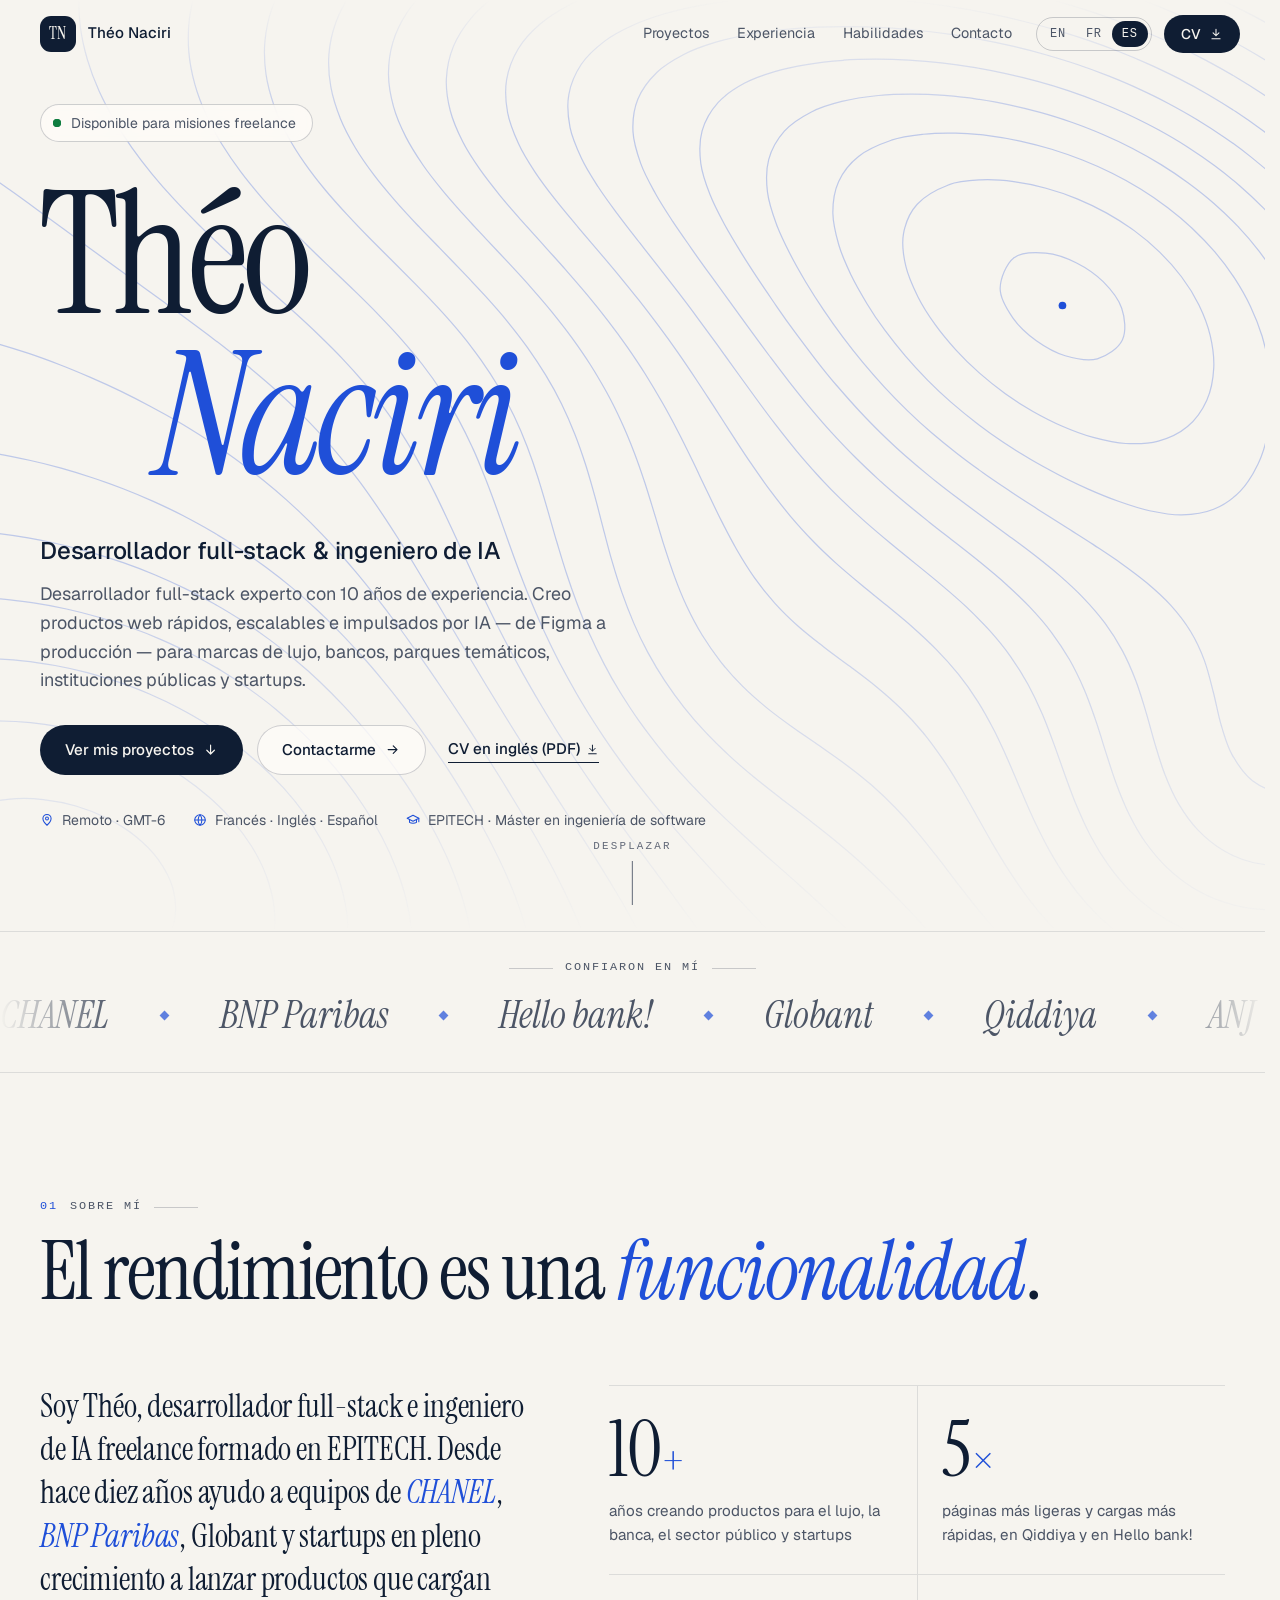
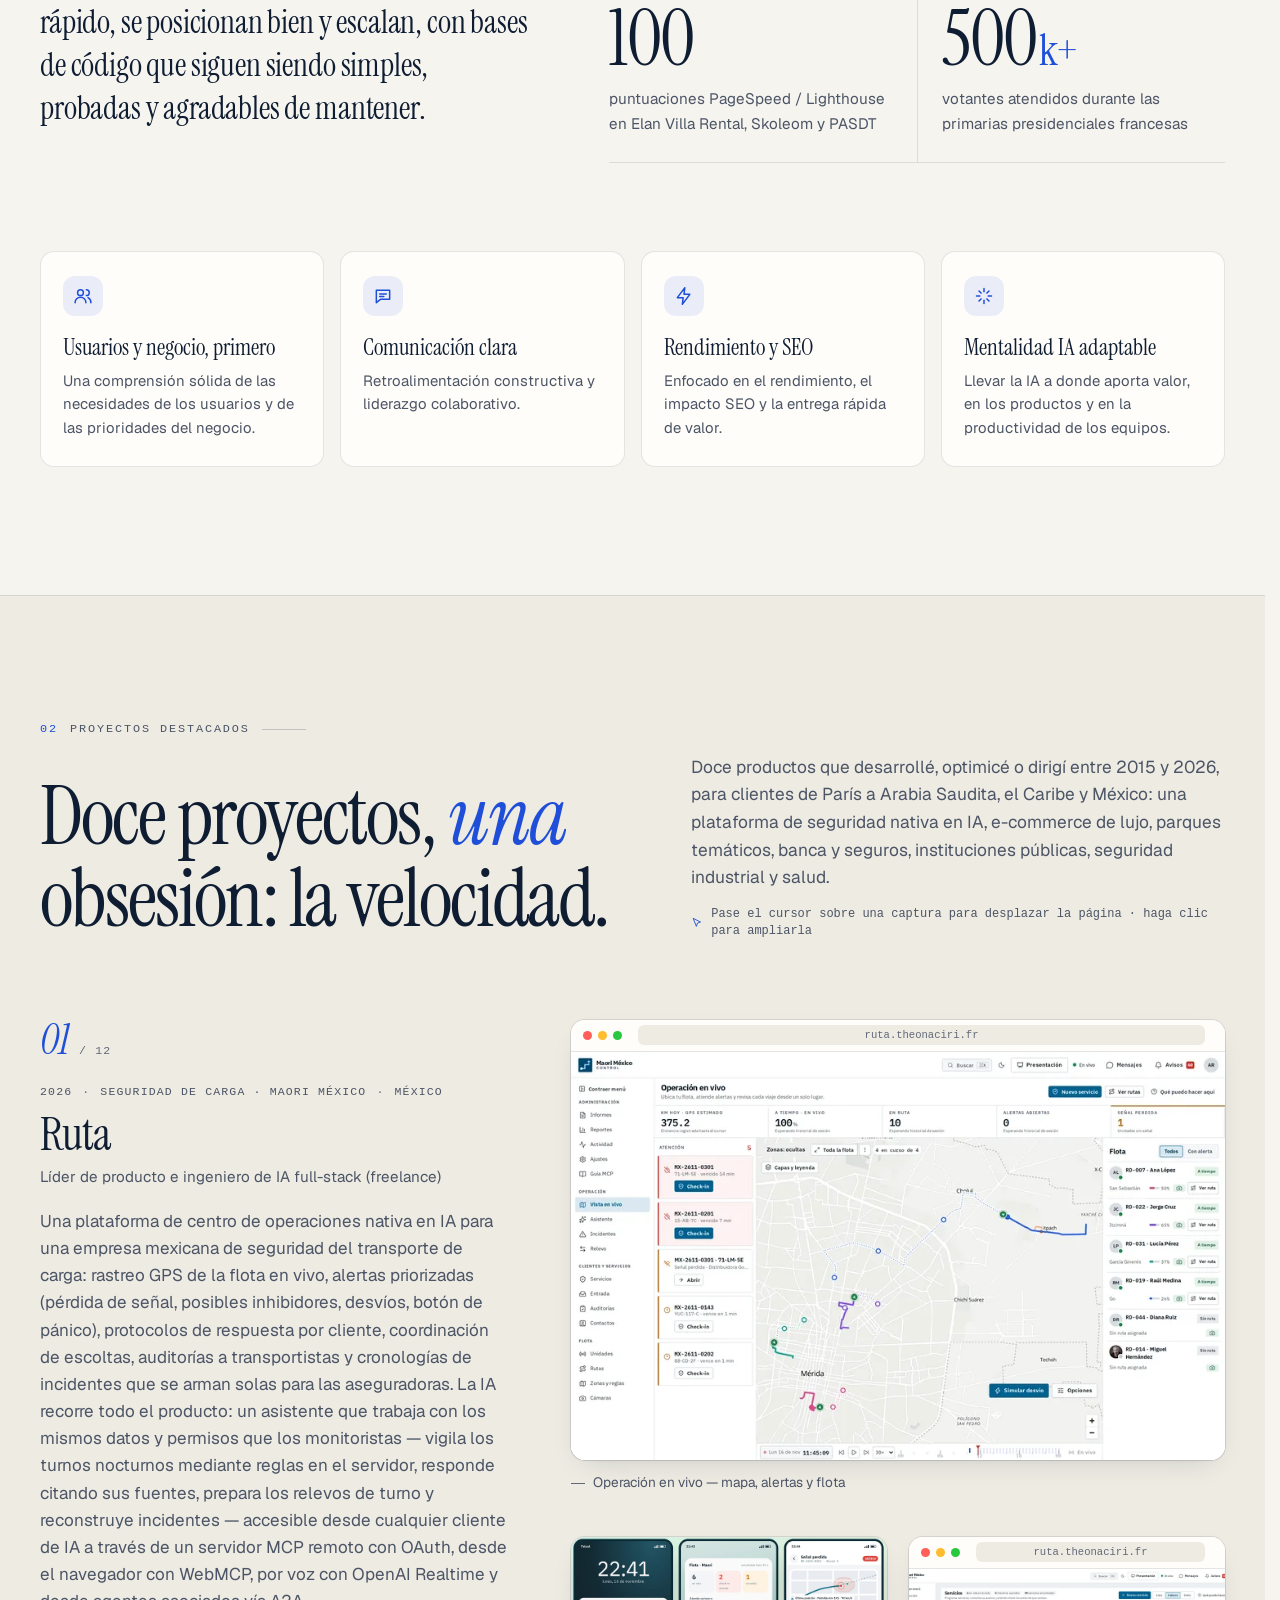
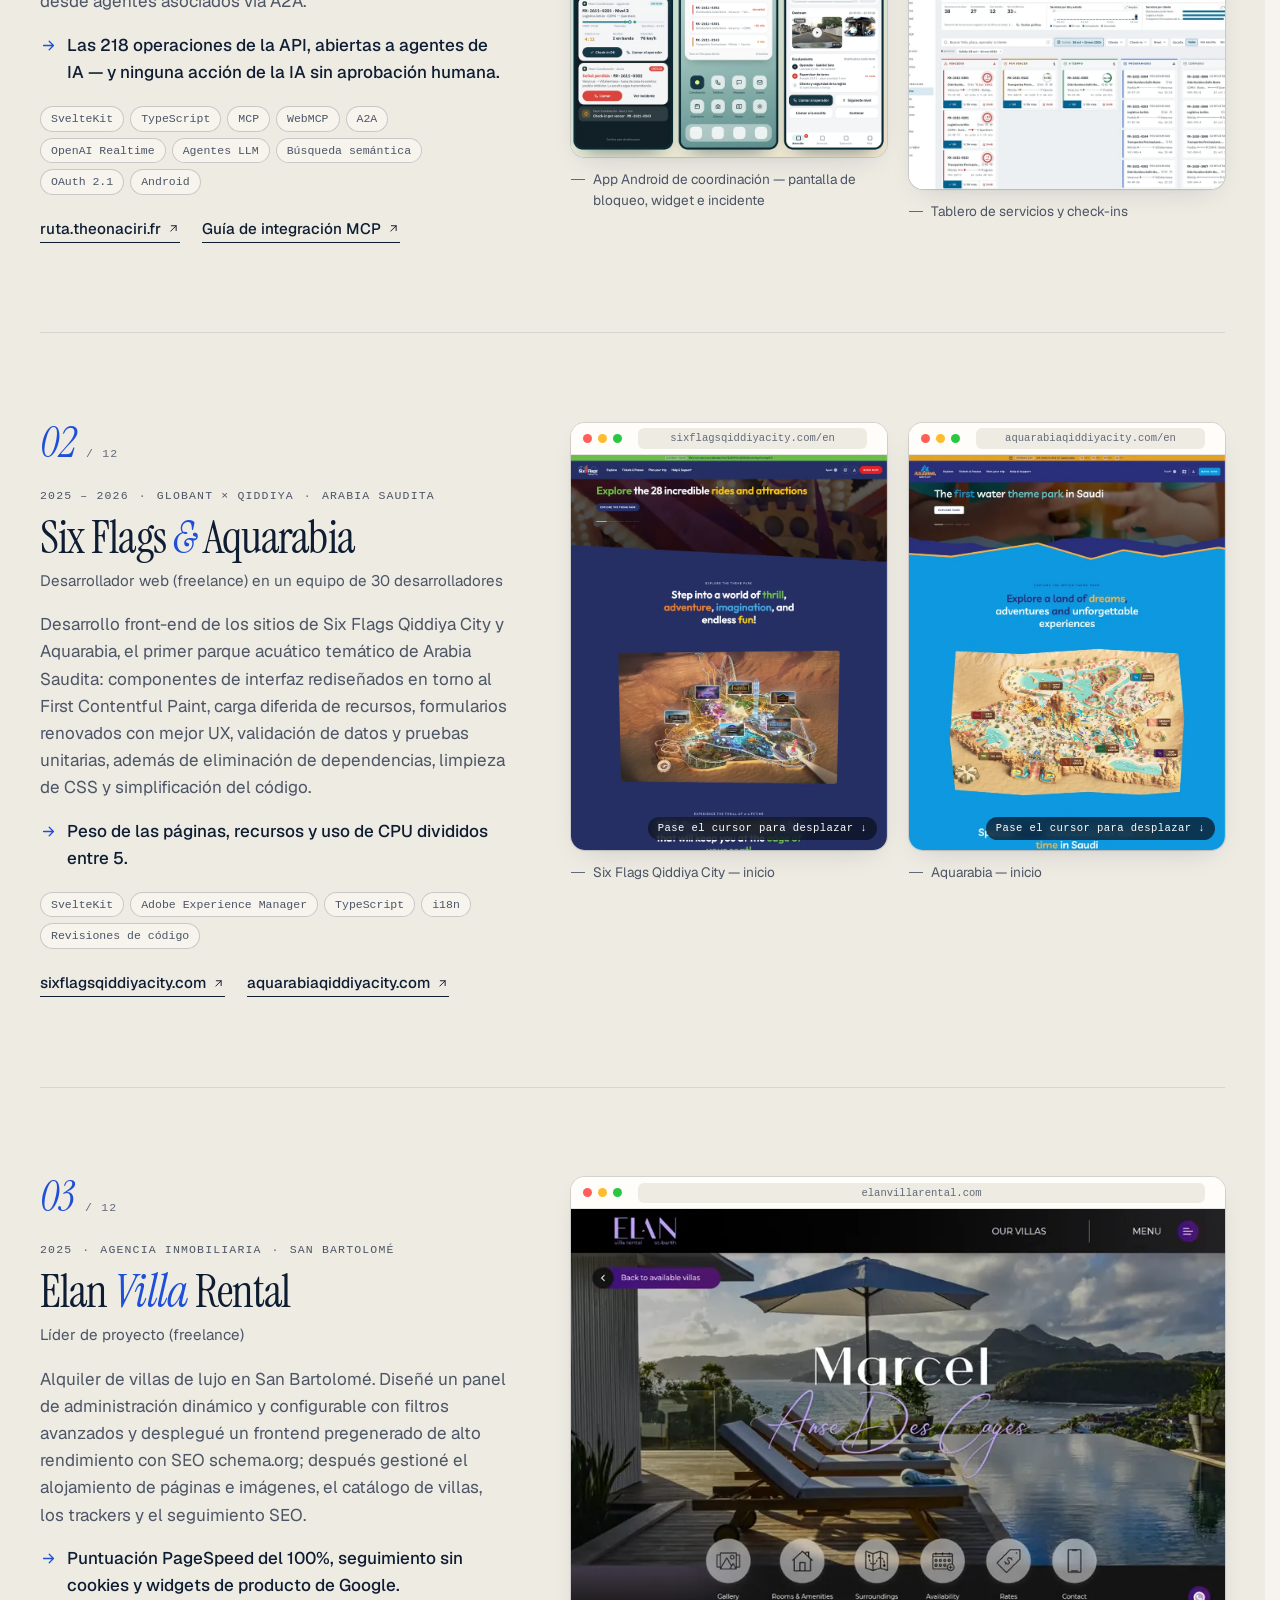
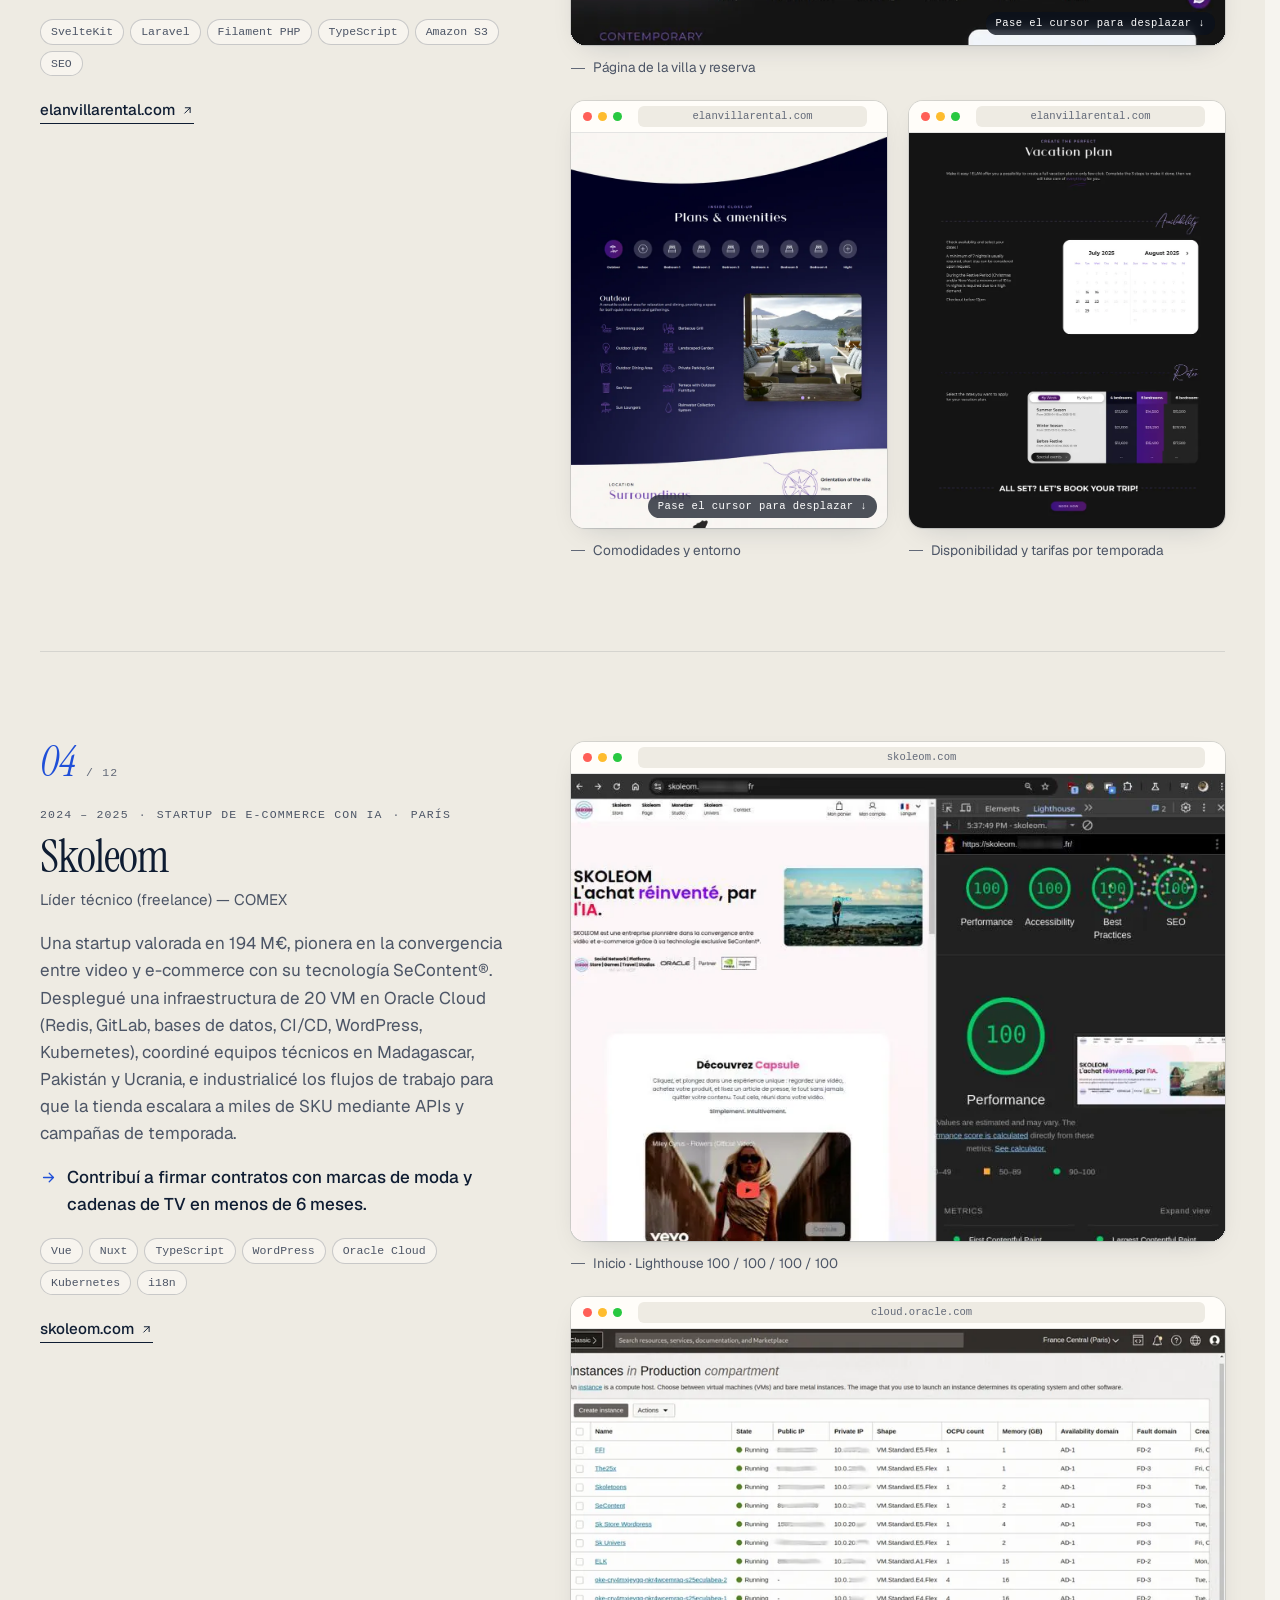
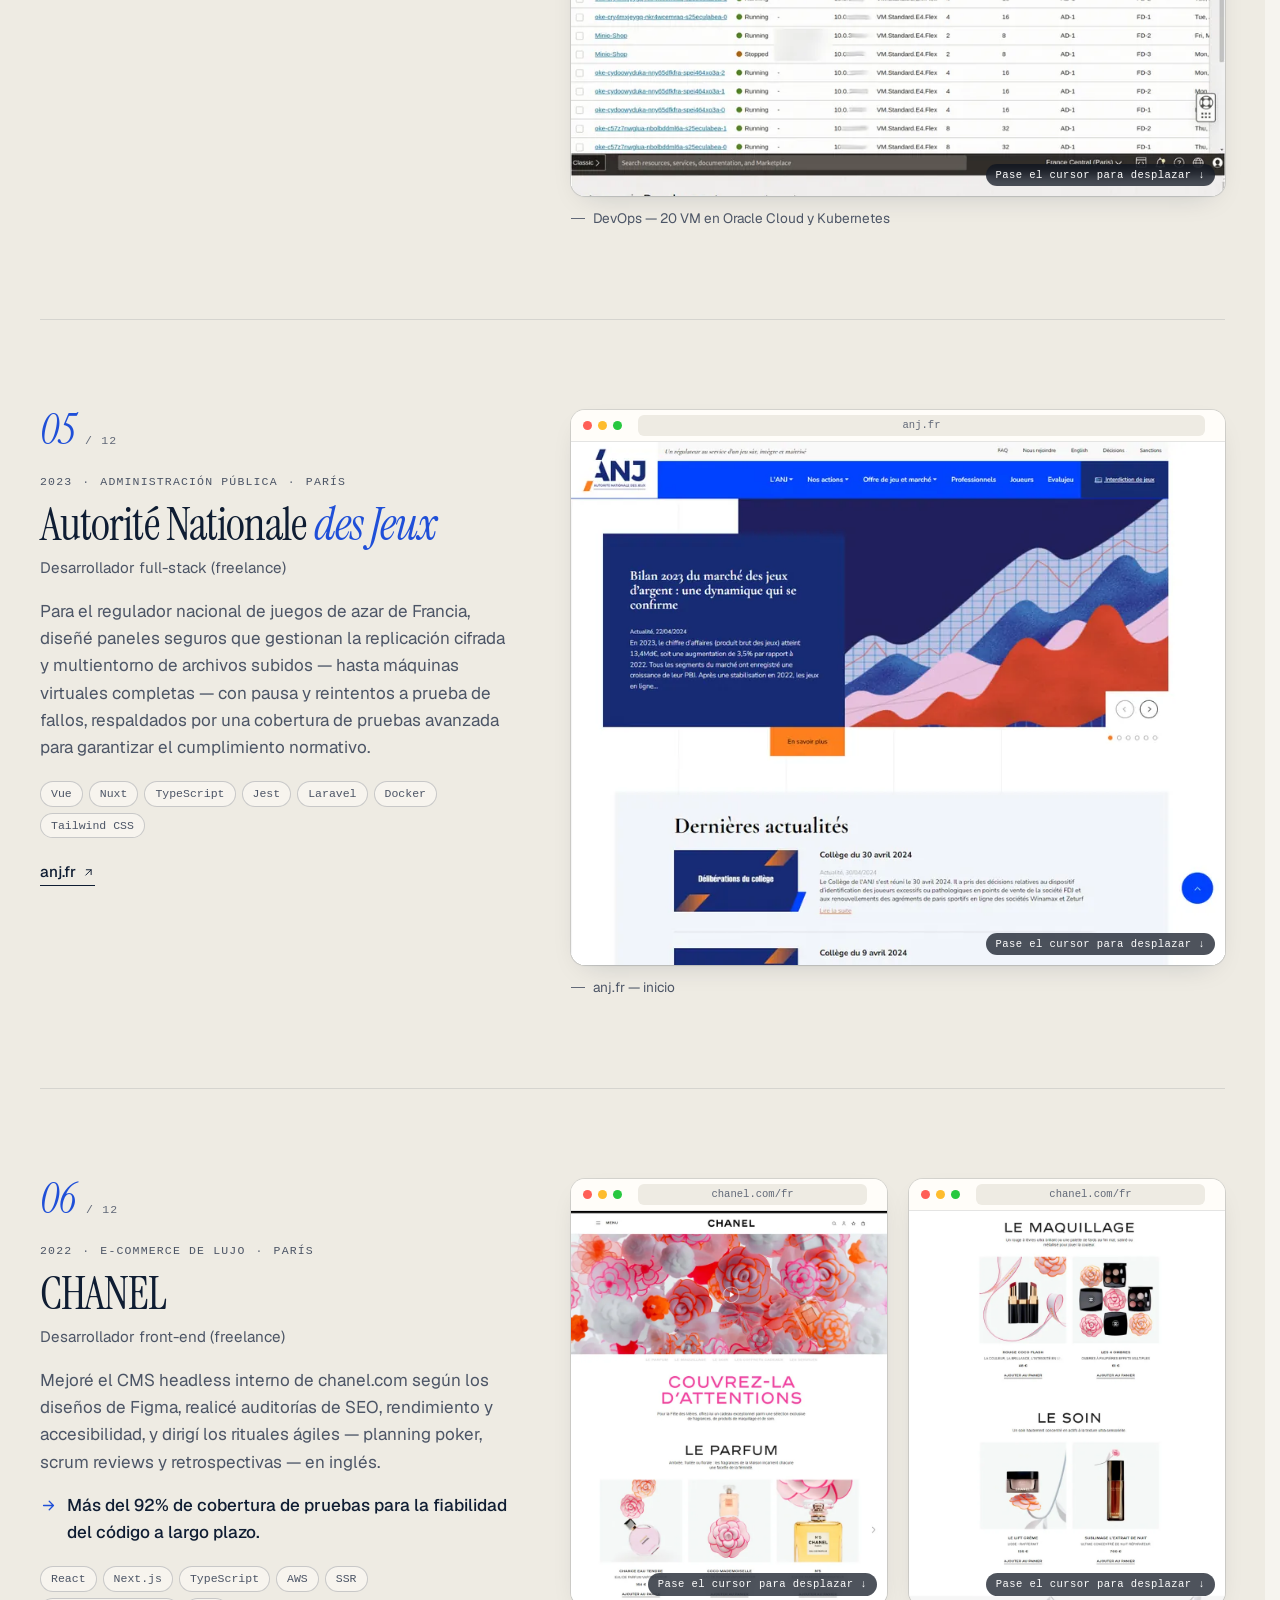
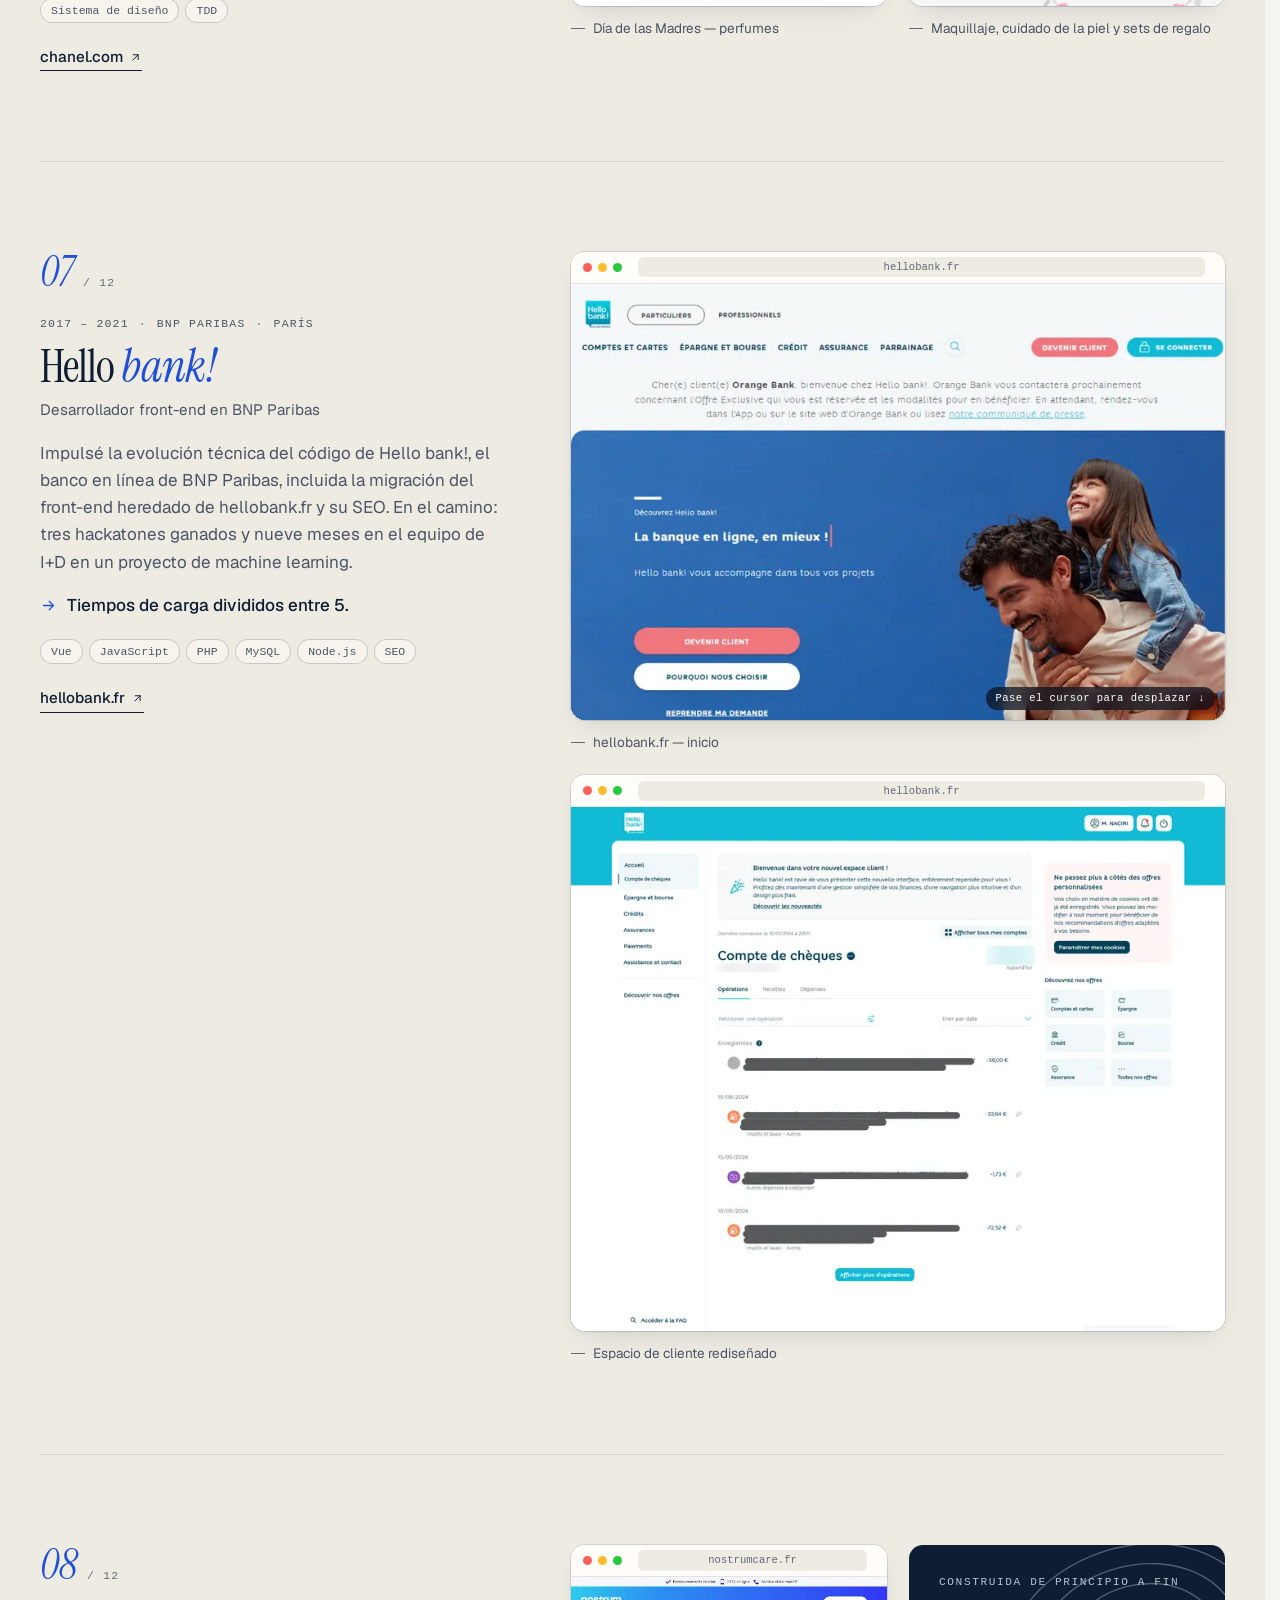
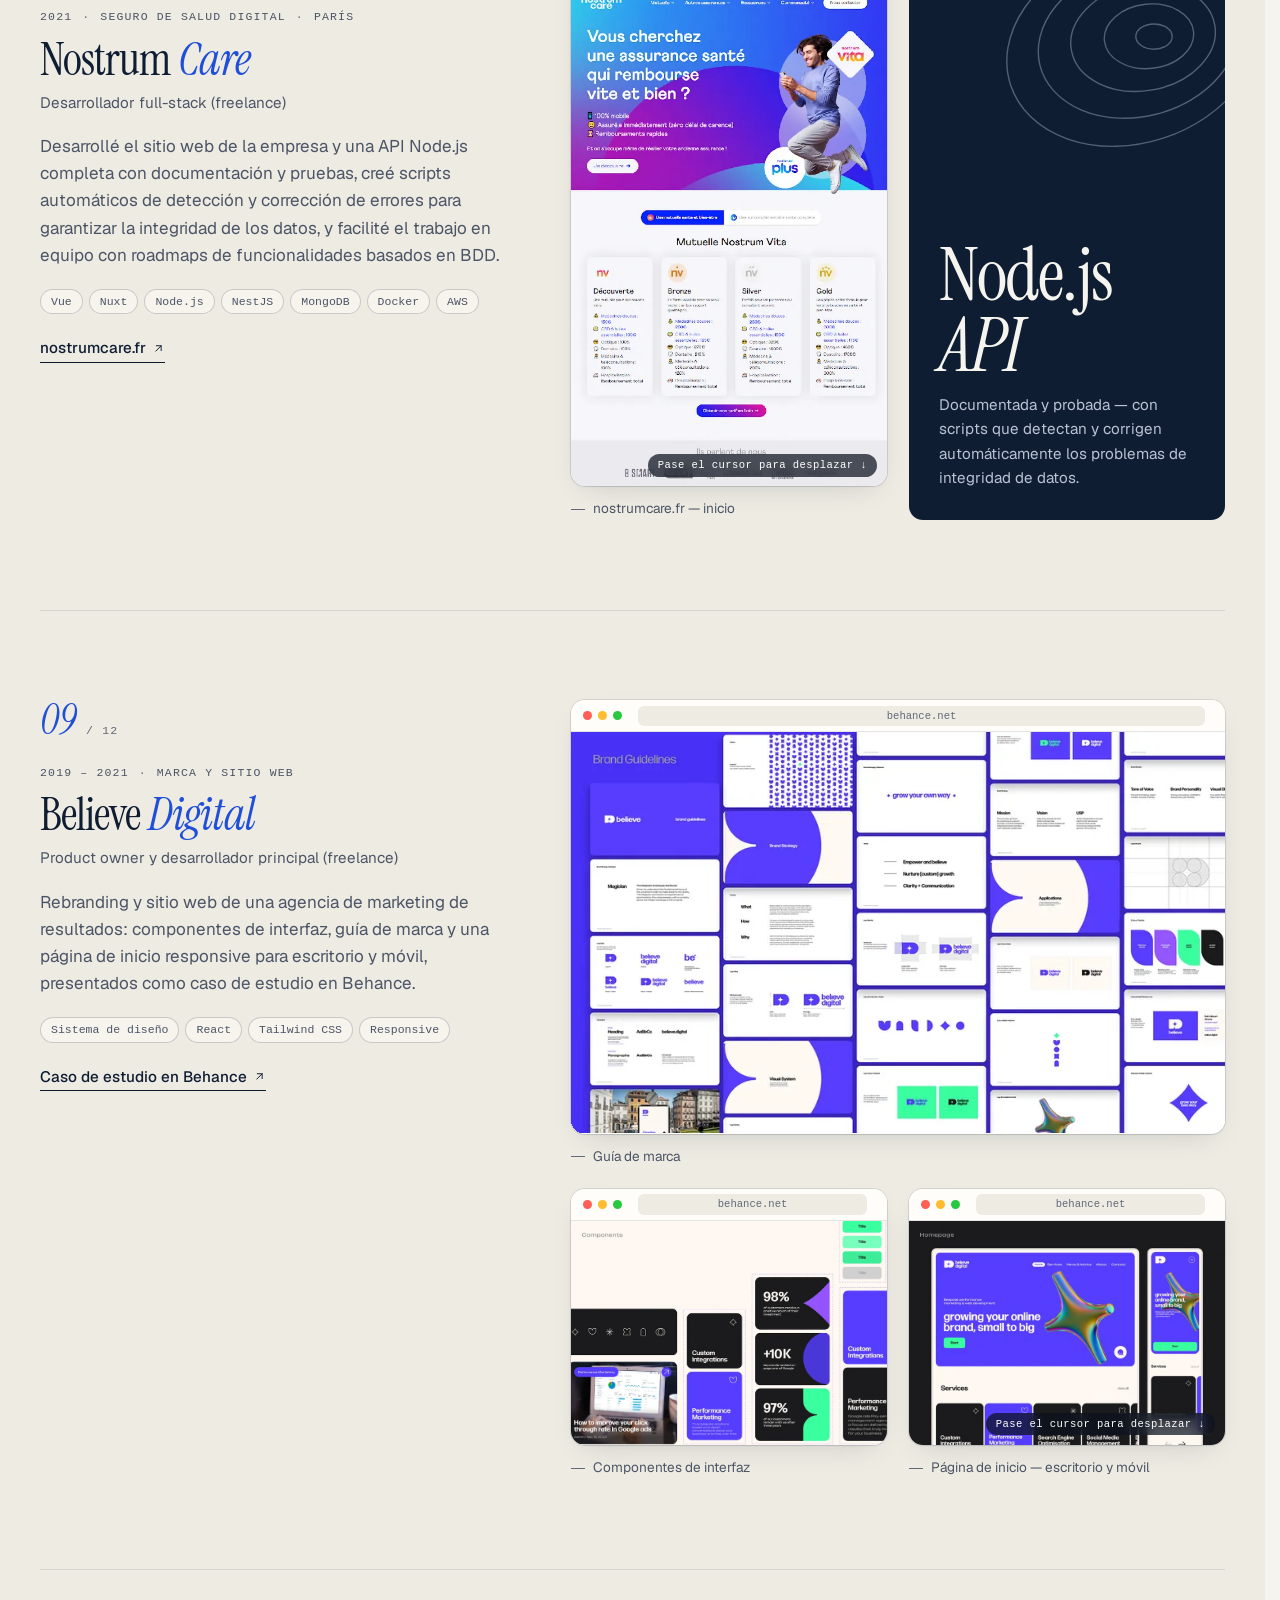
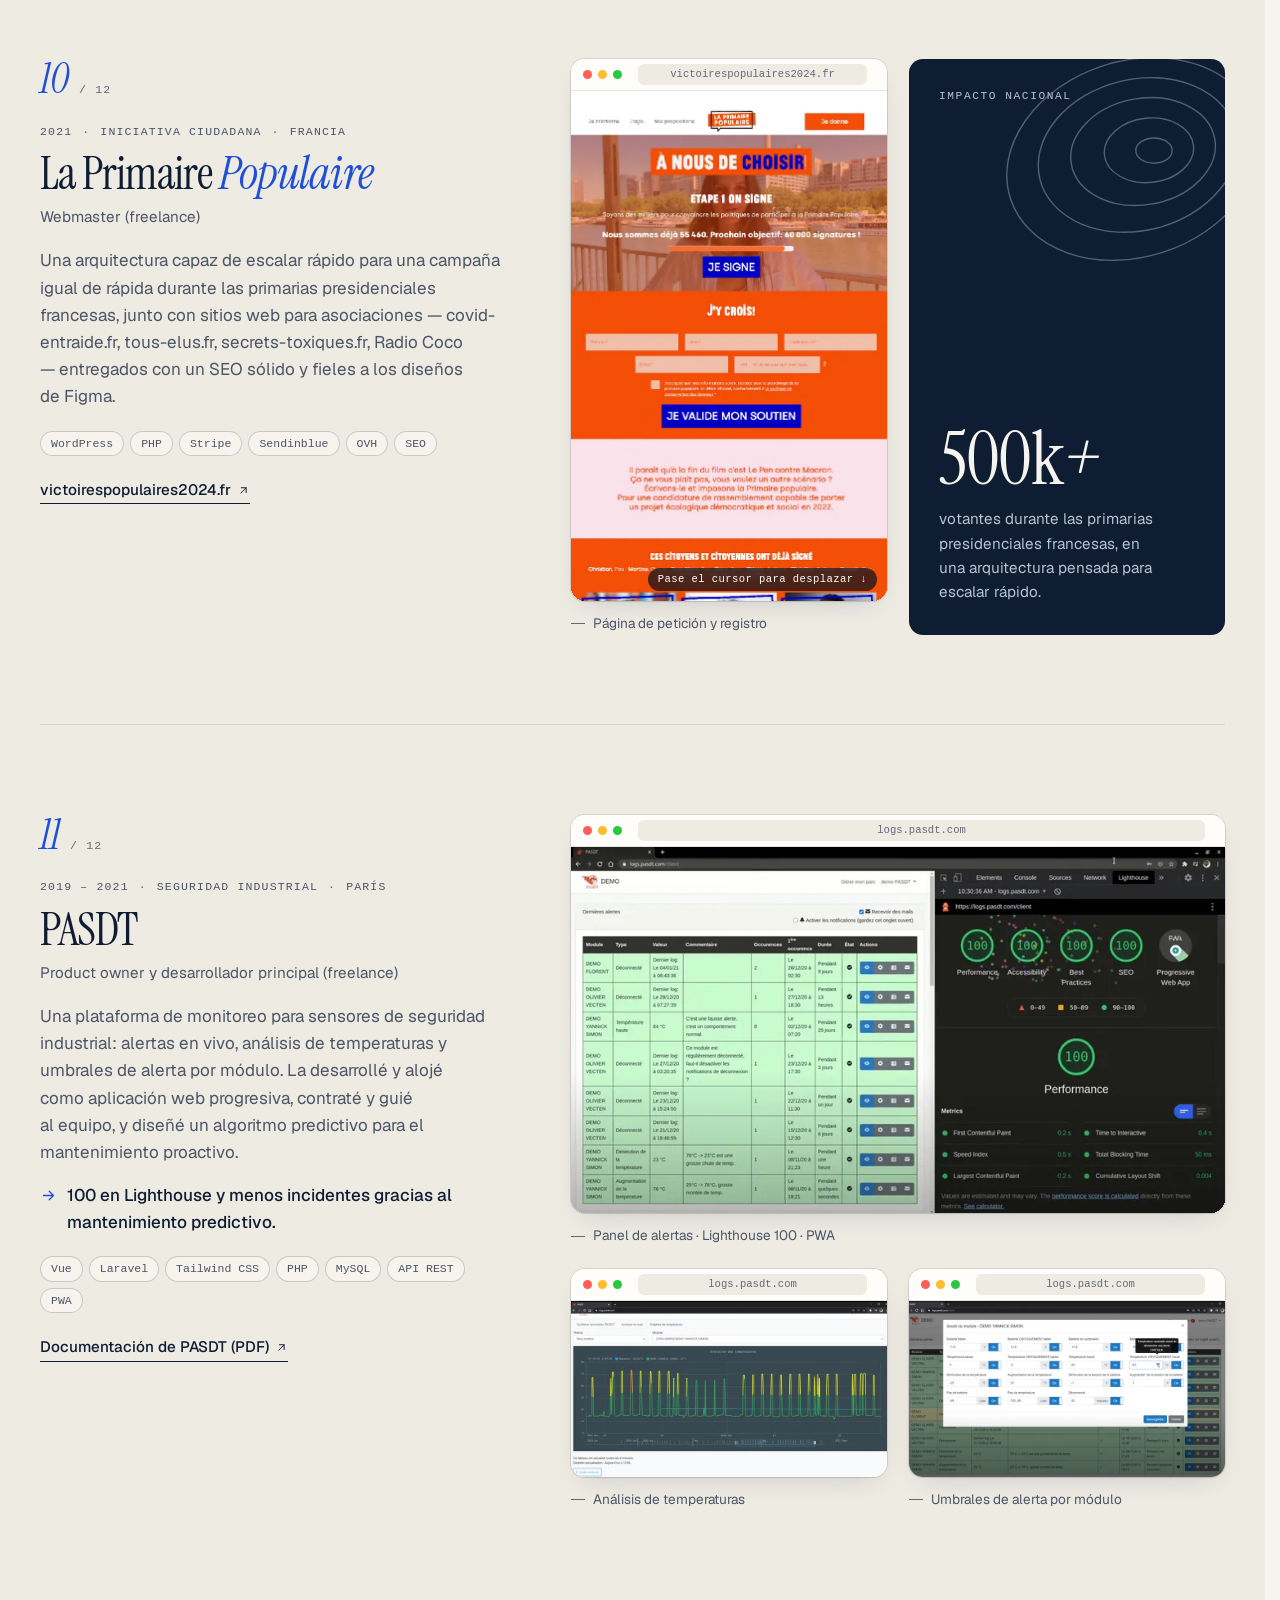
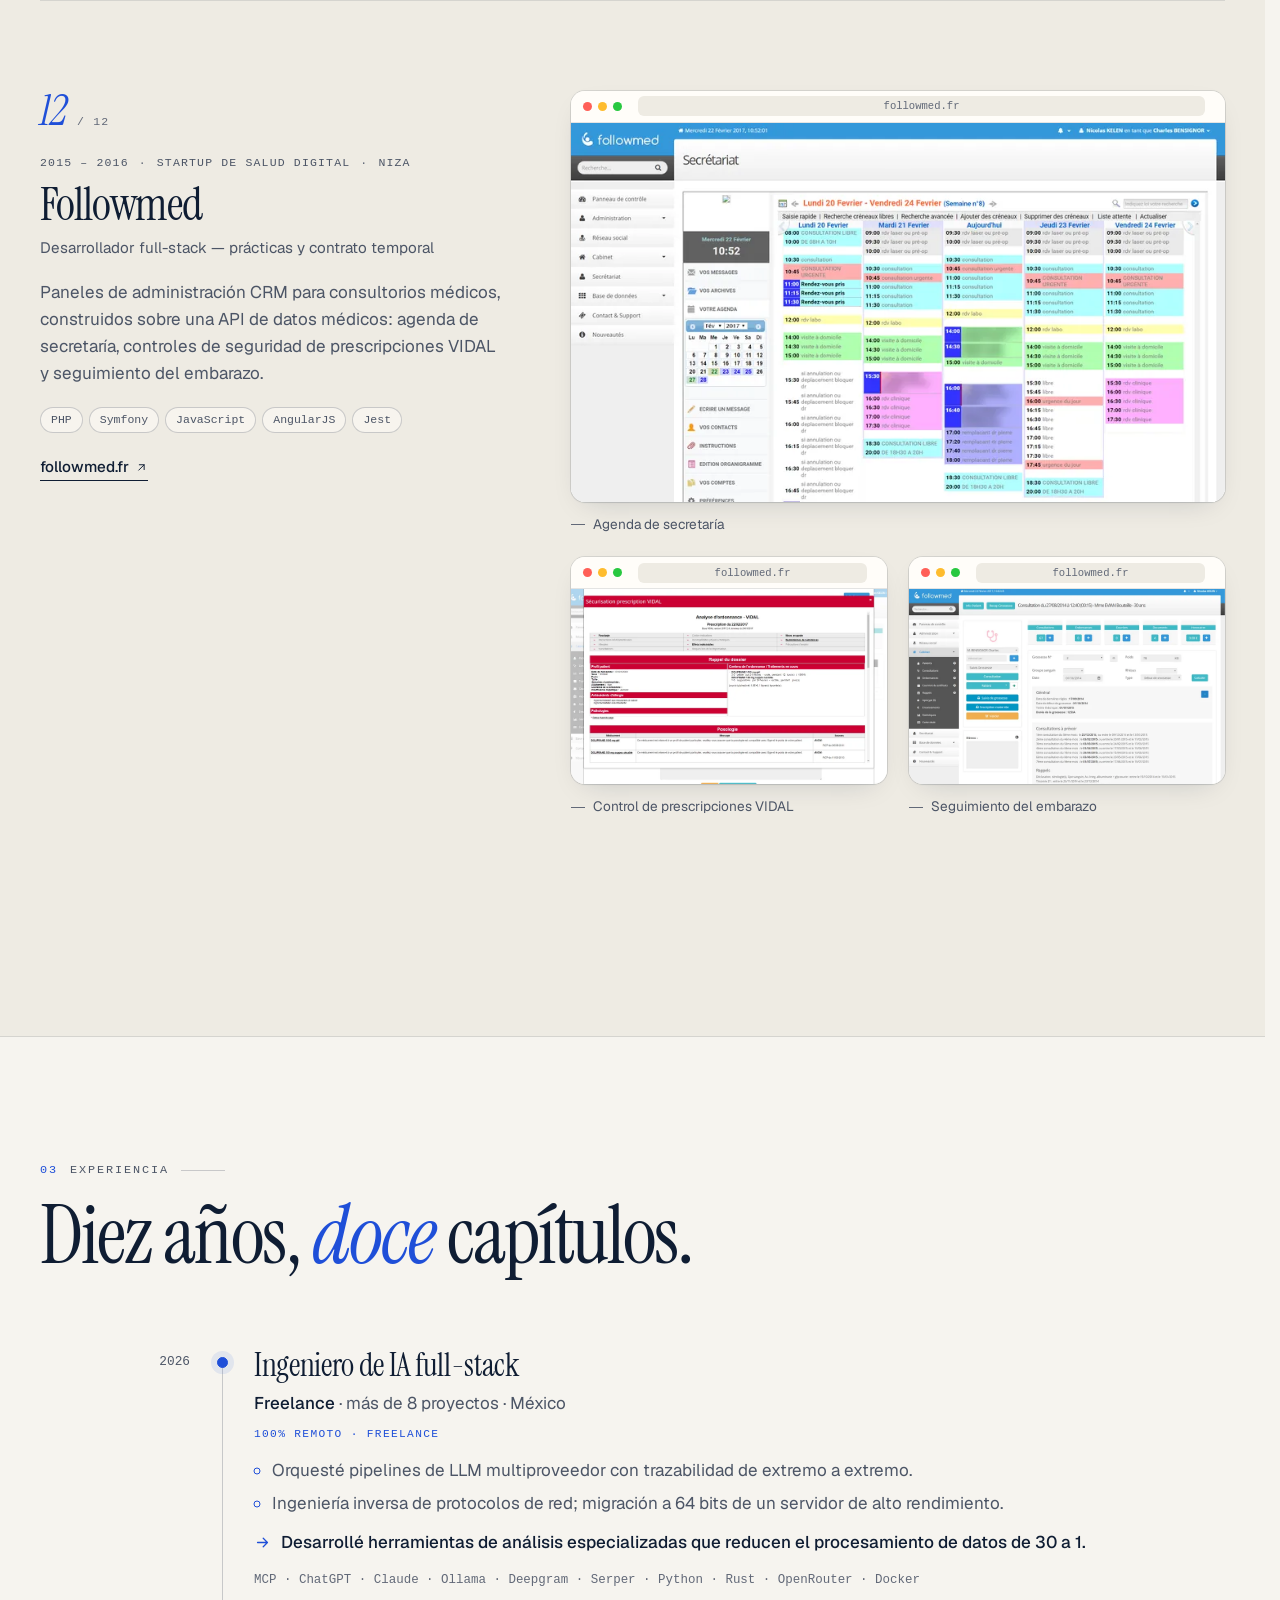
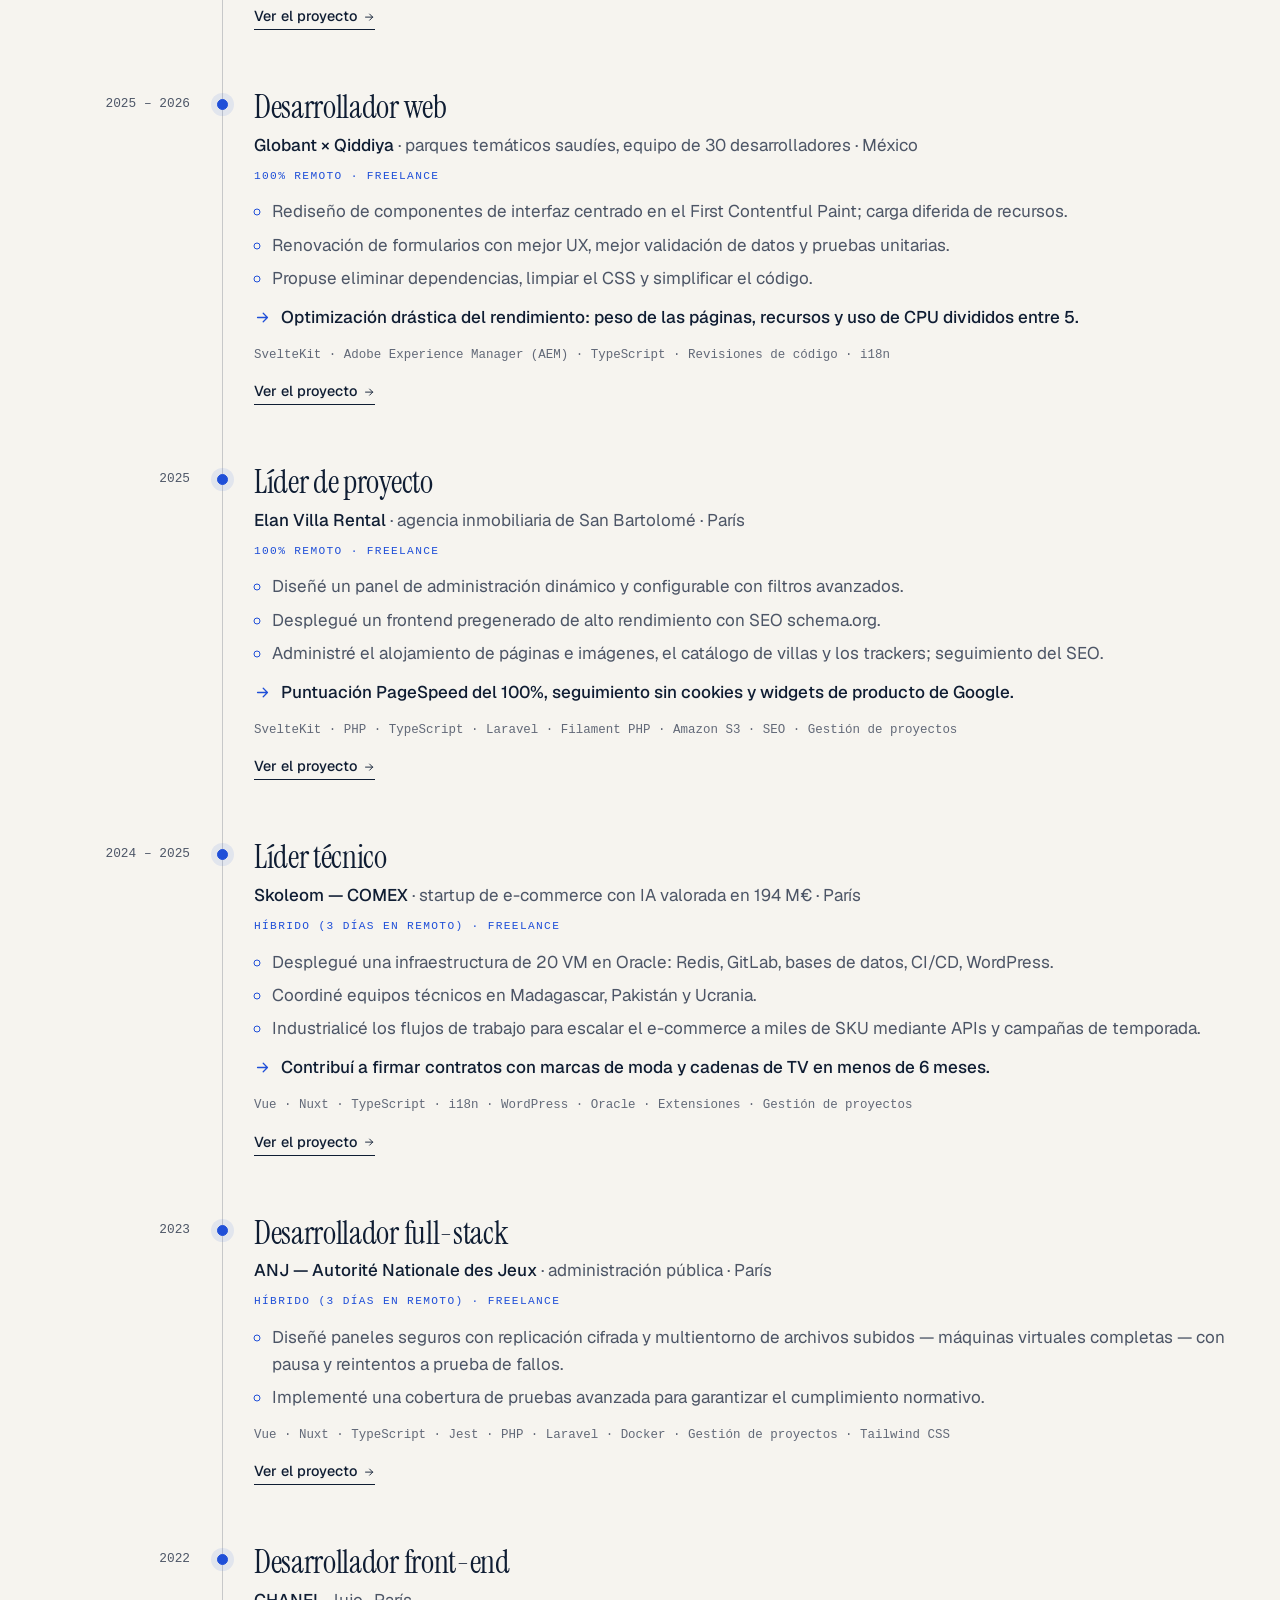
==== commit 2e27a96c: "Ruta: show the Android coordination app instead of the AI assistant shot Higher-resolution AVIF (229" ====
--- a/public/es/index.html
+++ b/public/es/index.html
@@ -114,7 +114,7 @@
             <a href="../fr/" lang="fr" hreflang="fr" data-lang-switch="fr">FR</a>
             <a href="./" lang="es" hreflang="es" aria-current="true" data-lang-switch="es">ES</a>
           </div>
-          <a class="btn btn--primary btn--sm" href="../assets/cv/Theo-Naciri-Resume-EN.pdf" hreflang="en" target="_blank" rel="noopener" type="application/pdf">
+          <a class="btn btn--primary btn--sm" href="../assets/cv/Theo-Naciri-Resume-EN.pdf" hreflang="en" title="CV en inglés (PDF)" target="_blank" rel="noopener" type="application/pdf">
             CV <svg class="i i--down" aria-hidden="true"><use href="#i-download"/></svg>
           </a>
         </div>
@@ -317,16 +317,15 @@
                 </a>
                 <figcaption>Operación en vivo — mapa, alertas y flota</figcaption>
               </figure>
-              <figure class="shot shot--crop" style="--ar: 1.6" data-reveal>
-                <a class="shot__frame" href="../assets/img/work/ruta-ai-assistant-1600.webp" data-lightbox>
-                  <span class="shot__bar" aria-hidden="true"><i></i><i></i><i></i><span class="shot__url">ruta.theonaciri.fr</span></span>
-                  <span class="shot__view">
-                    <img src="../assets/img/work/ruta-ai-assistant-800.webp" srcset="../assets/img/work/ruta-ai-assistant-800.webp 800w, ../assets/img/work/ruta-ai-assistant-1600.webp 1600w" sizes="(min-width: 1240px) 320px, (min-width: 901px) 27vw, (min-width: 641px) 45vw, 92vw" width="800" height="578" loading="lazy" decoding="async" alt="Escenario del asistente de IA de Ruta: un monitorista le pide vigilar los servicios nocturnos y avisar si un check-in se retrasa más de 10 minutos; la regla se aprueba con contraseña, se ejecuta en el servidor y envía un aviso al teléfono a las 03:10.">
-                  </span>
-                </a>
-                <figcaption>Asistente de IA — vigilancia nocturna, reglas aprobadas por una persona</figcaption>
-              </figure>
-              <figure class="shot shot--crop" style="--ar: 1.6; --d: 1" data-reveal>
+              <figure class="shot" style="--ar: 1.437" data-reveal>
+                <a class="shot__frame" href="../assets/img/work/ruta-mobile-app-2293.avif" data-lightbox>
+                  <span class="shot__view">
+                    <img src="../assets/img/work/ruta-mobile-app-800.avif" srcset="../assets/img/work/ruta-mobile-app-800.avif 800w, ../assets/img/work/ruta-mobile-app-2293.avif 2293w" sizes="(min-width: 1240px) 320px, (min-width: 901px) 27vw, (min-width: 641px) 45vw, 92vw" width="800" height="556" loading="lazy" decoding="async" alt="Pantallas de ejemplo de la app Android de coordinación de Ruta: seguimiento en vivo de un servicio crítico en la pantalla de bloqueo, widget de la flota en la pantalla de inicio e incidente de señal perdida con clips de la dashcam y pasos de escalamiento.">
+                  </span>
+                </a>
+                <figcaption>App Android de coordinación — pantalla de bloqueo, widget e incidente</figcaption>
+              </figure>
+              <figure class="shot shot--crop" style="--ar: 1.437; --d: 1" data-reveal>
                 <a class="shot__frame" href="../assets/img/work/ruta-services-1600.webp" data-lightbox>
                   <span class="shot__bar" aria-hidden="true"><i></i><i></i><i></i><span class="shot__url">ruta.theonaciri.fr</span></span>
                   <span class="shot__view">
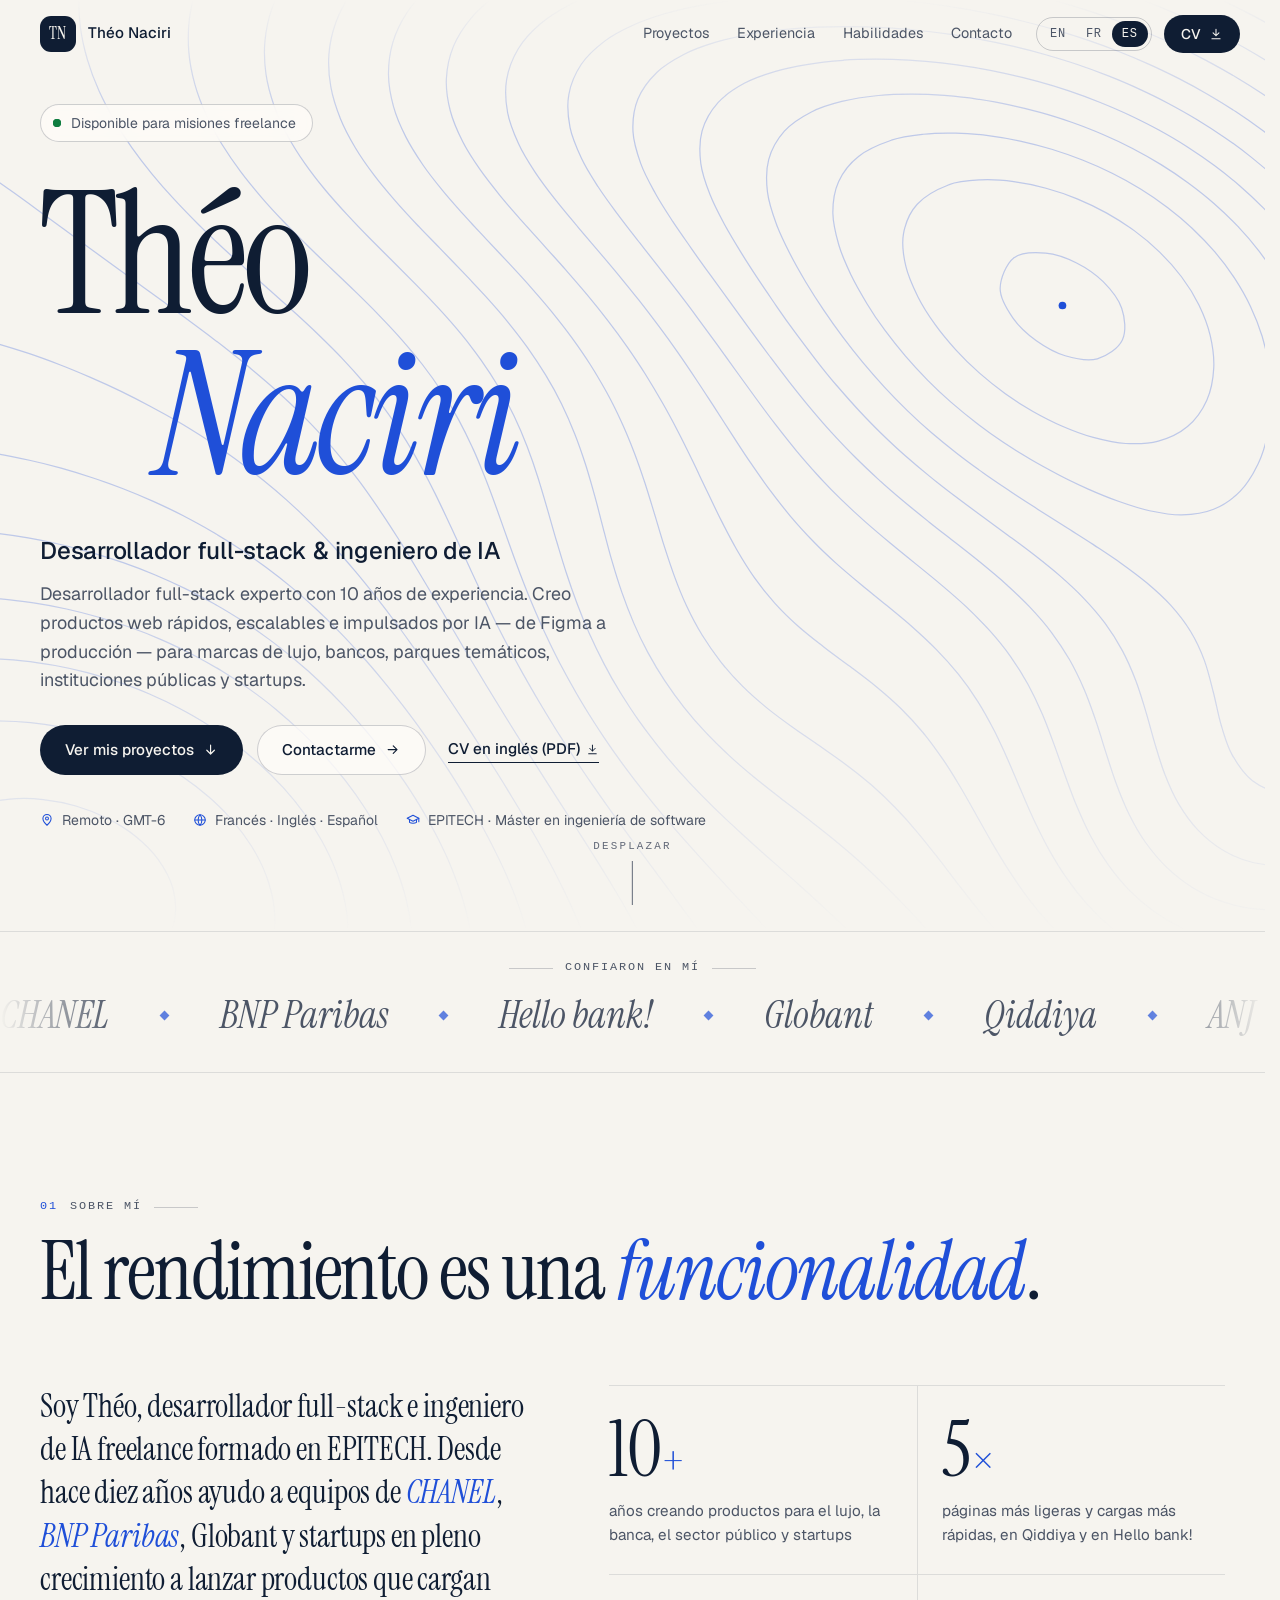
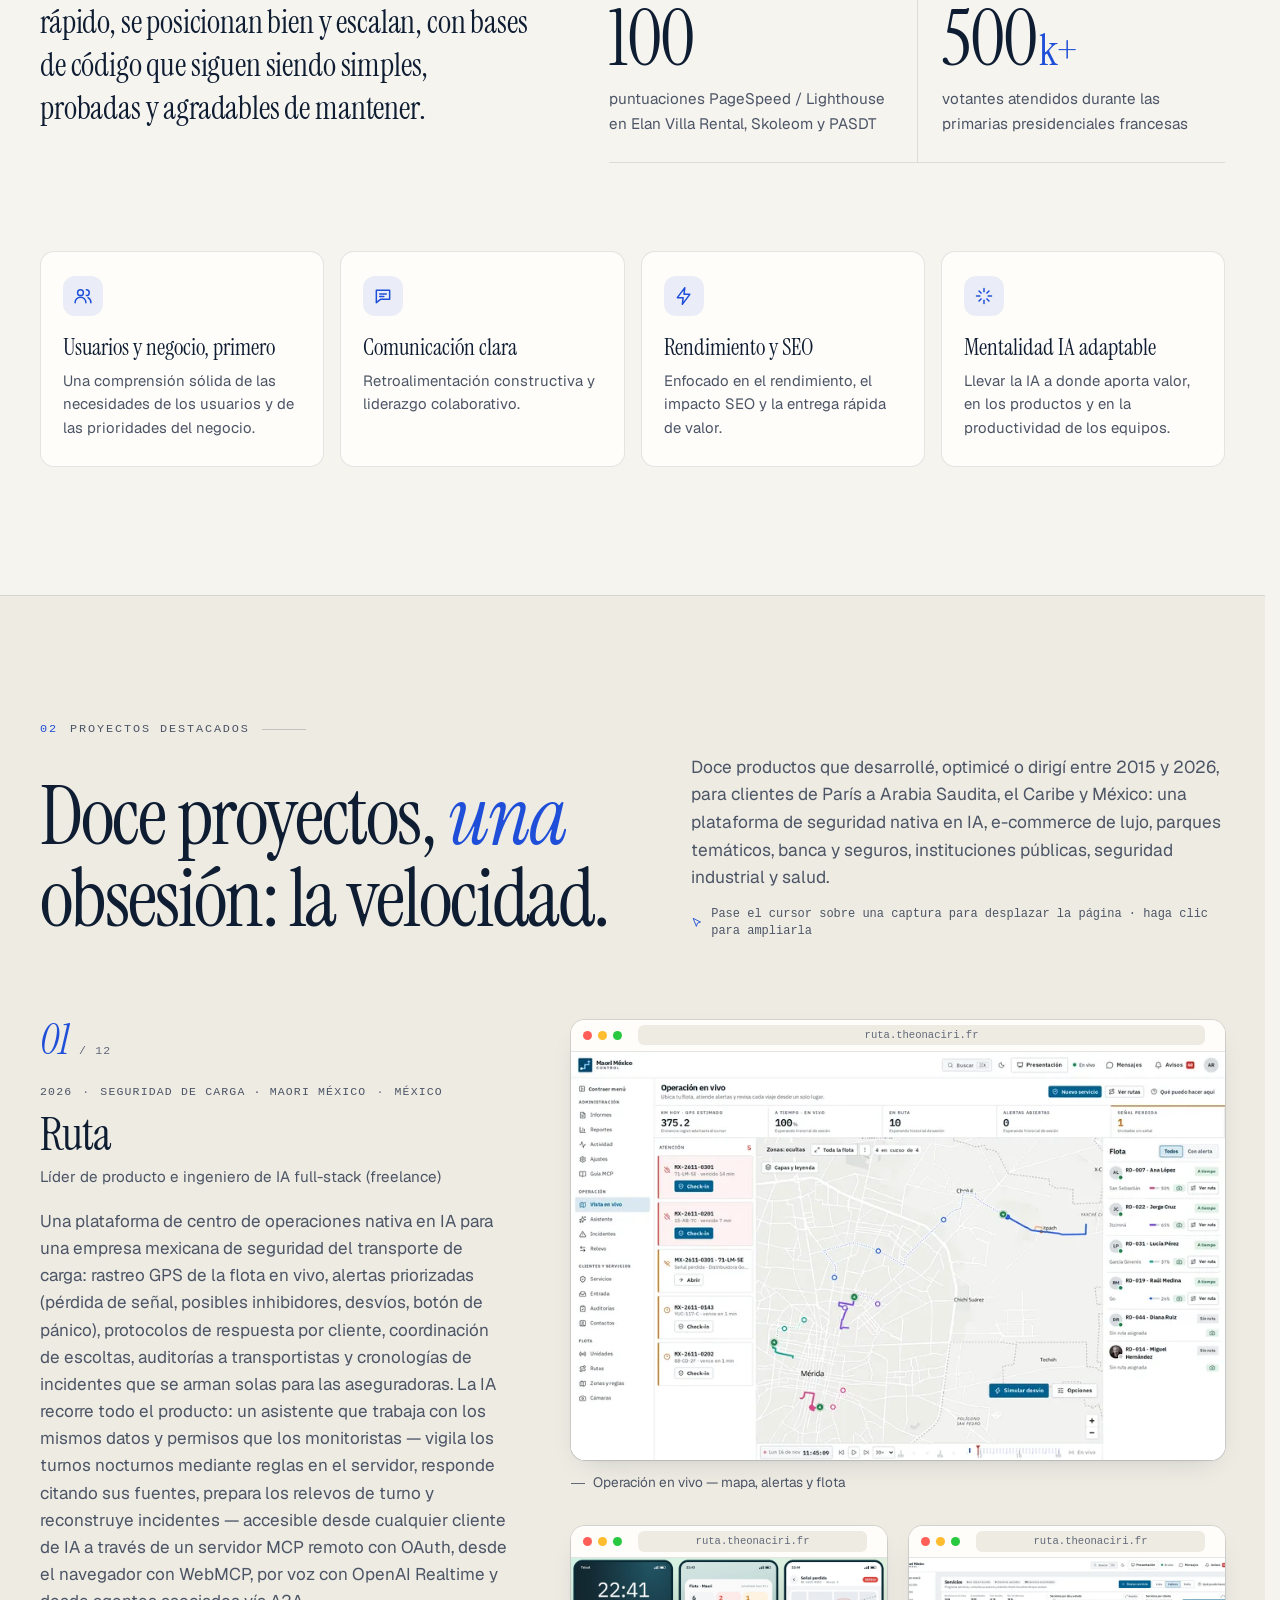
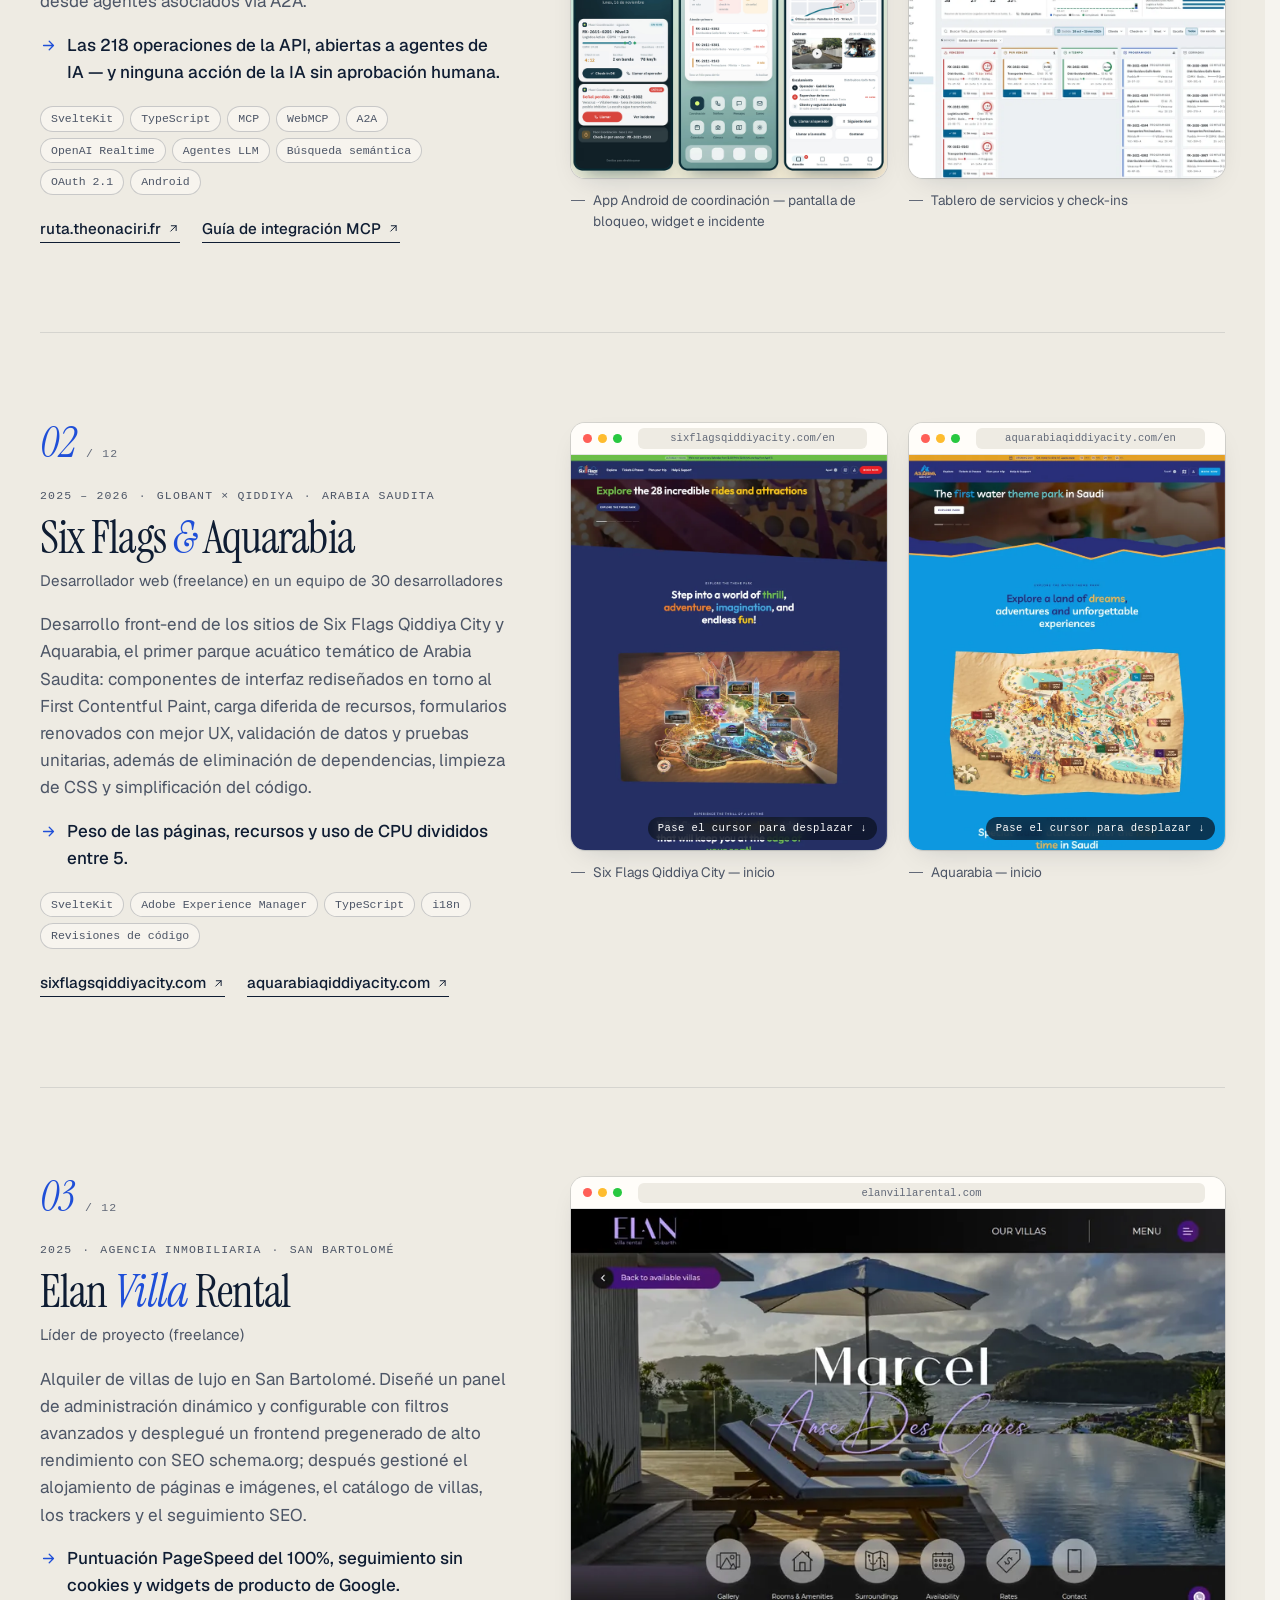
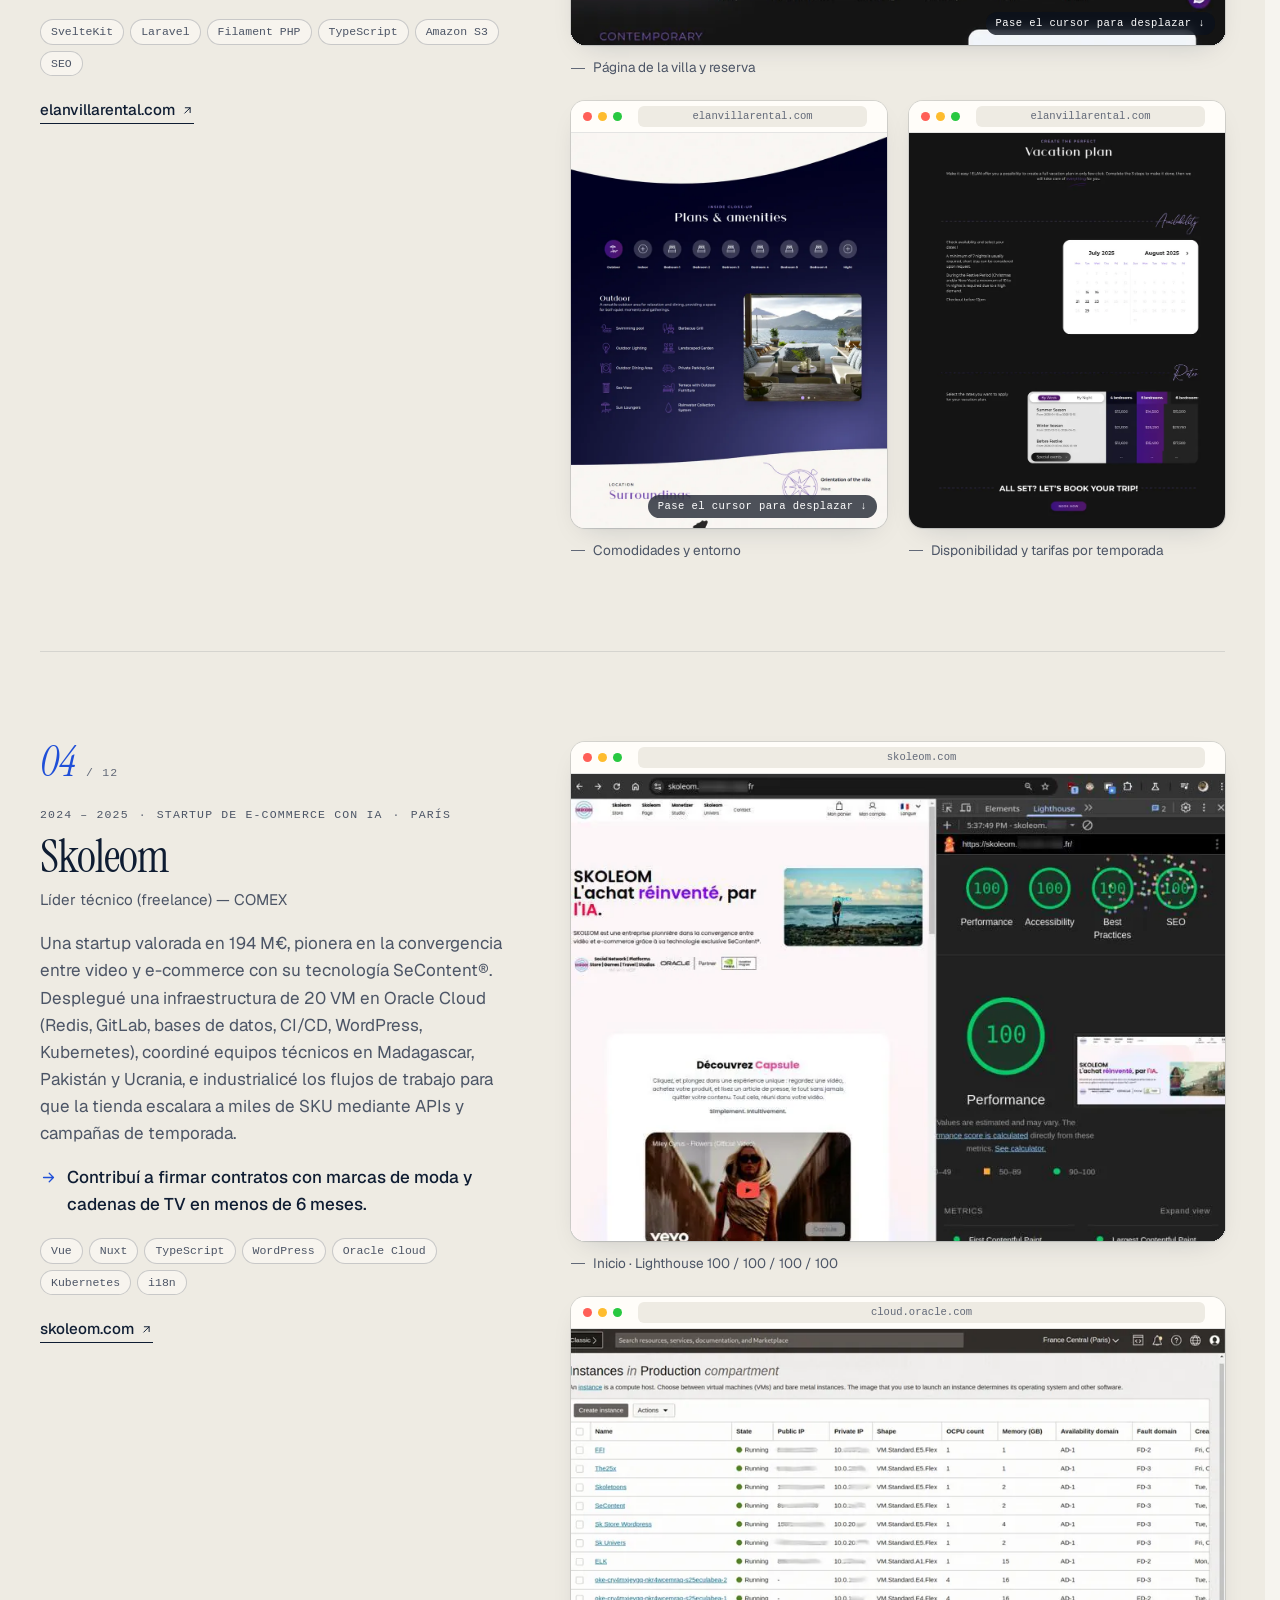
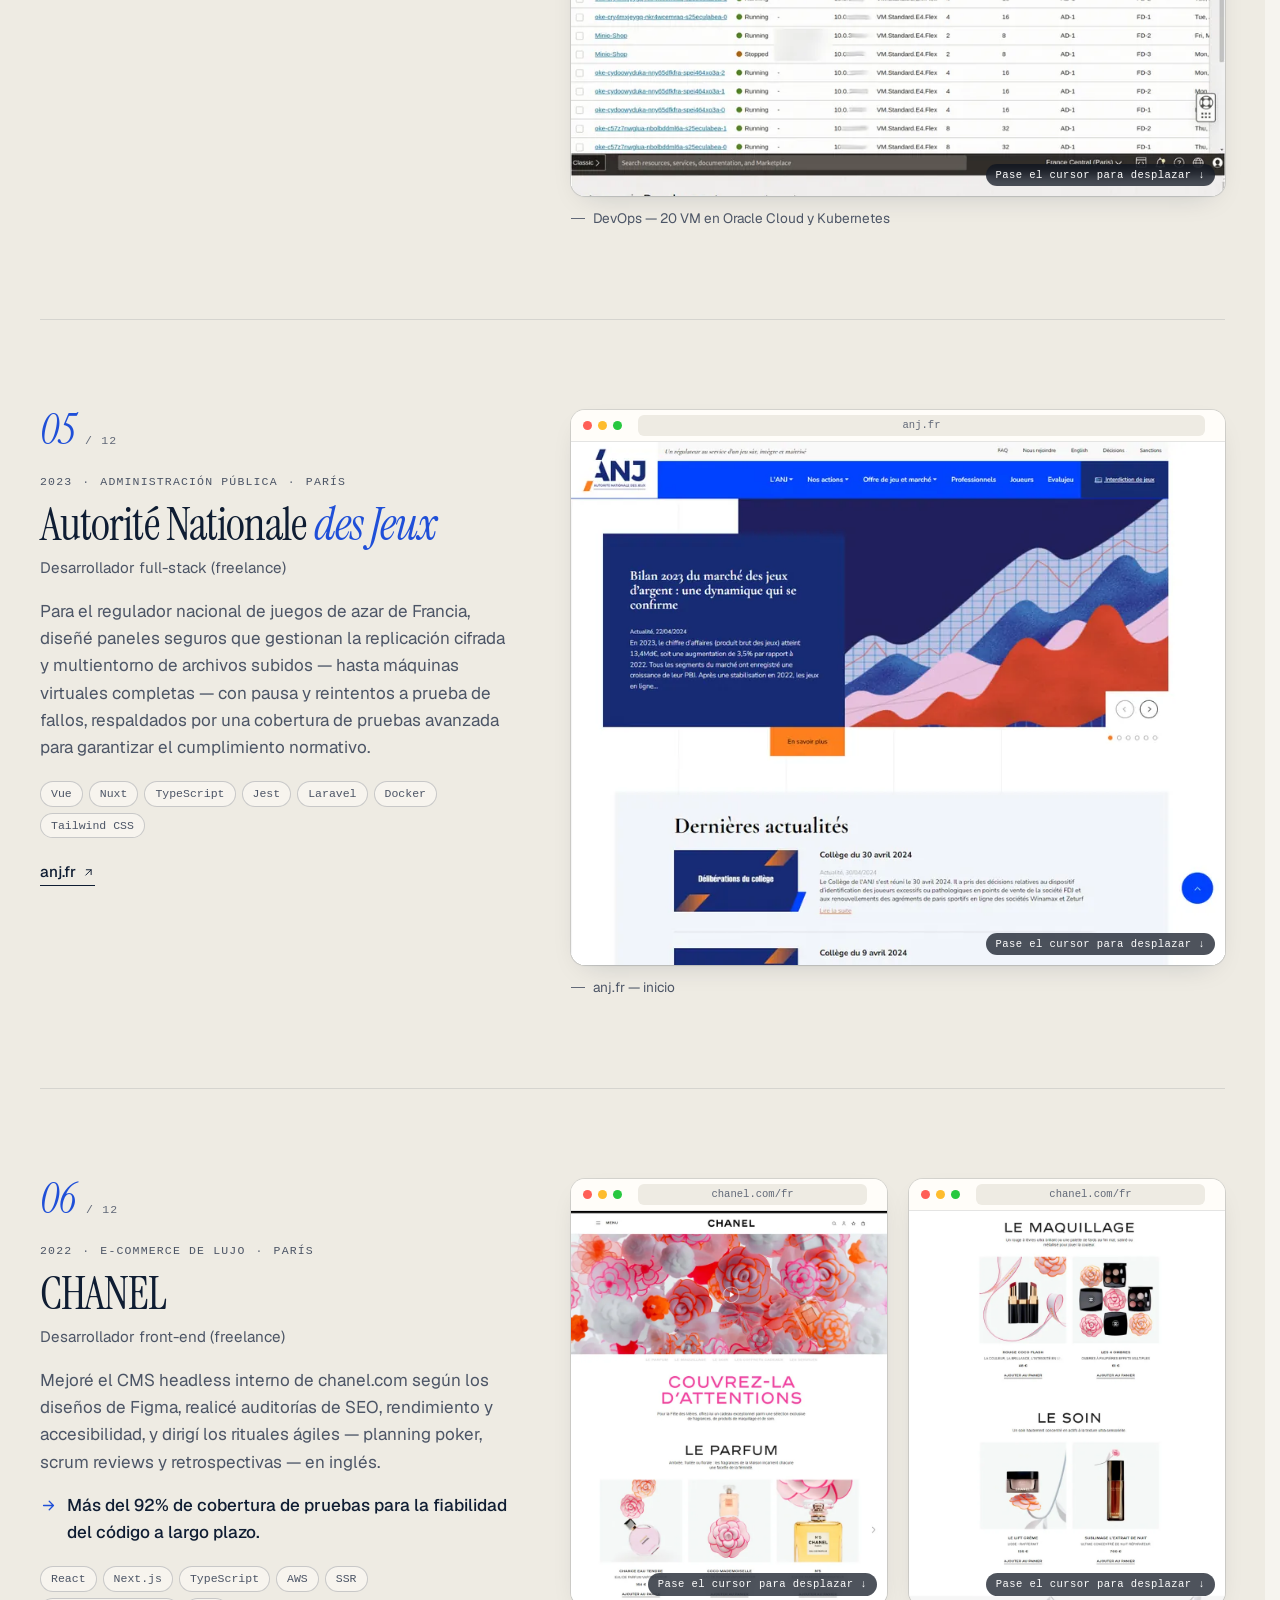
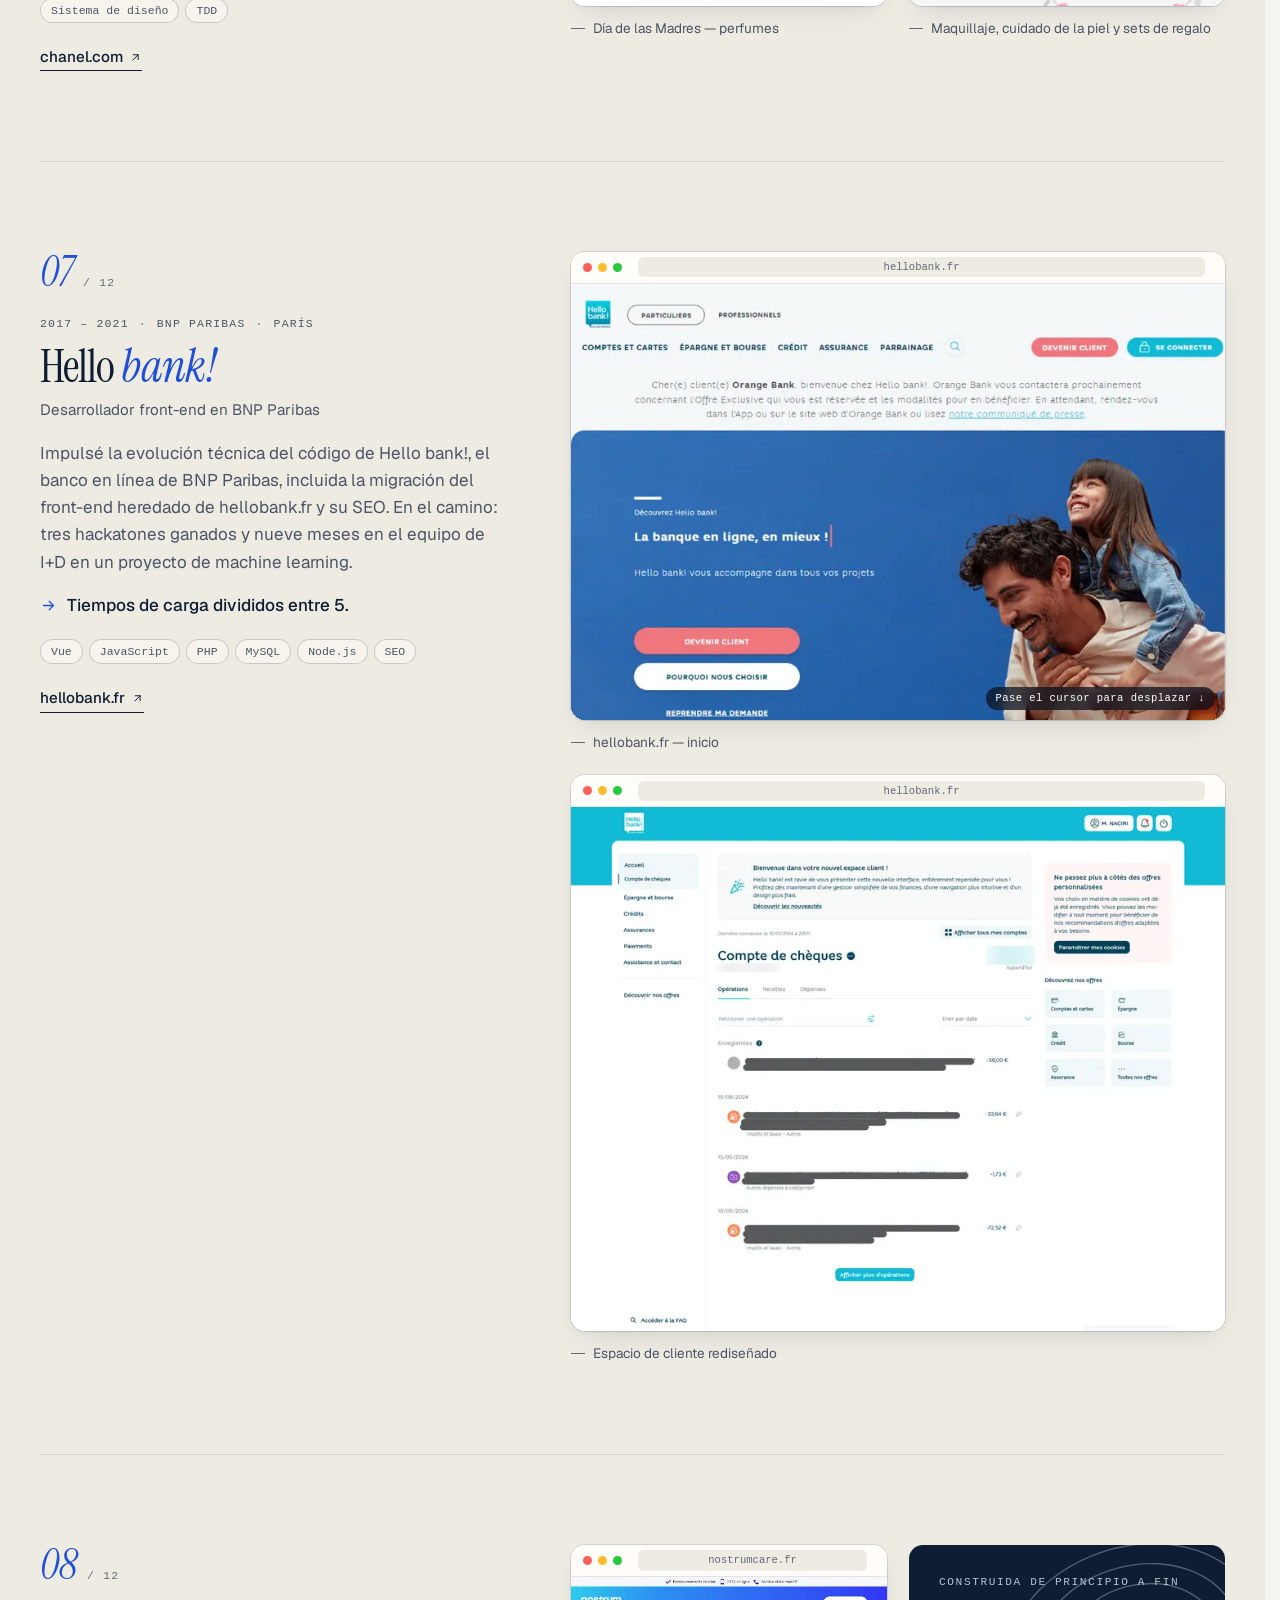
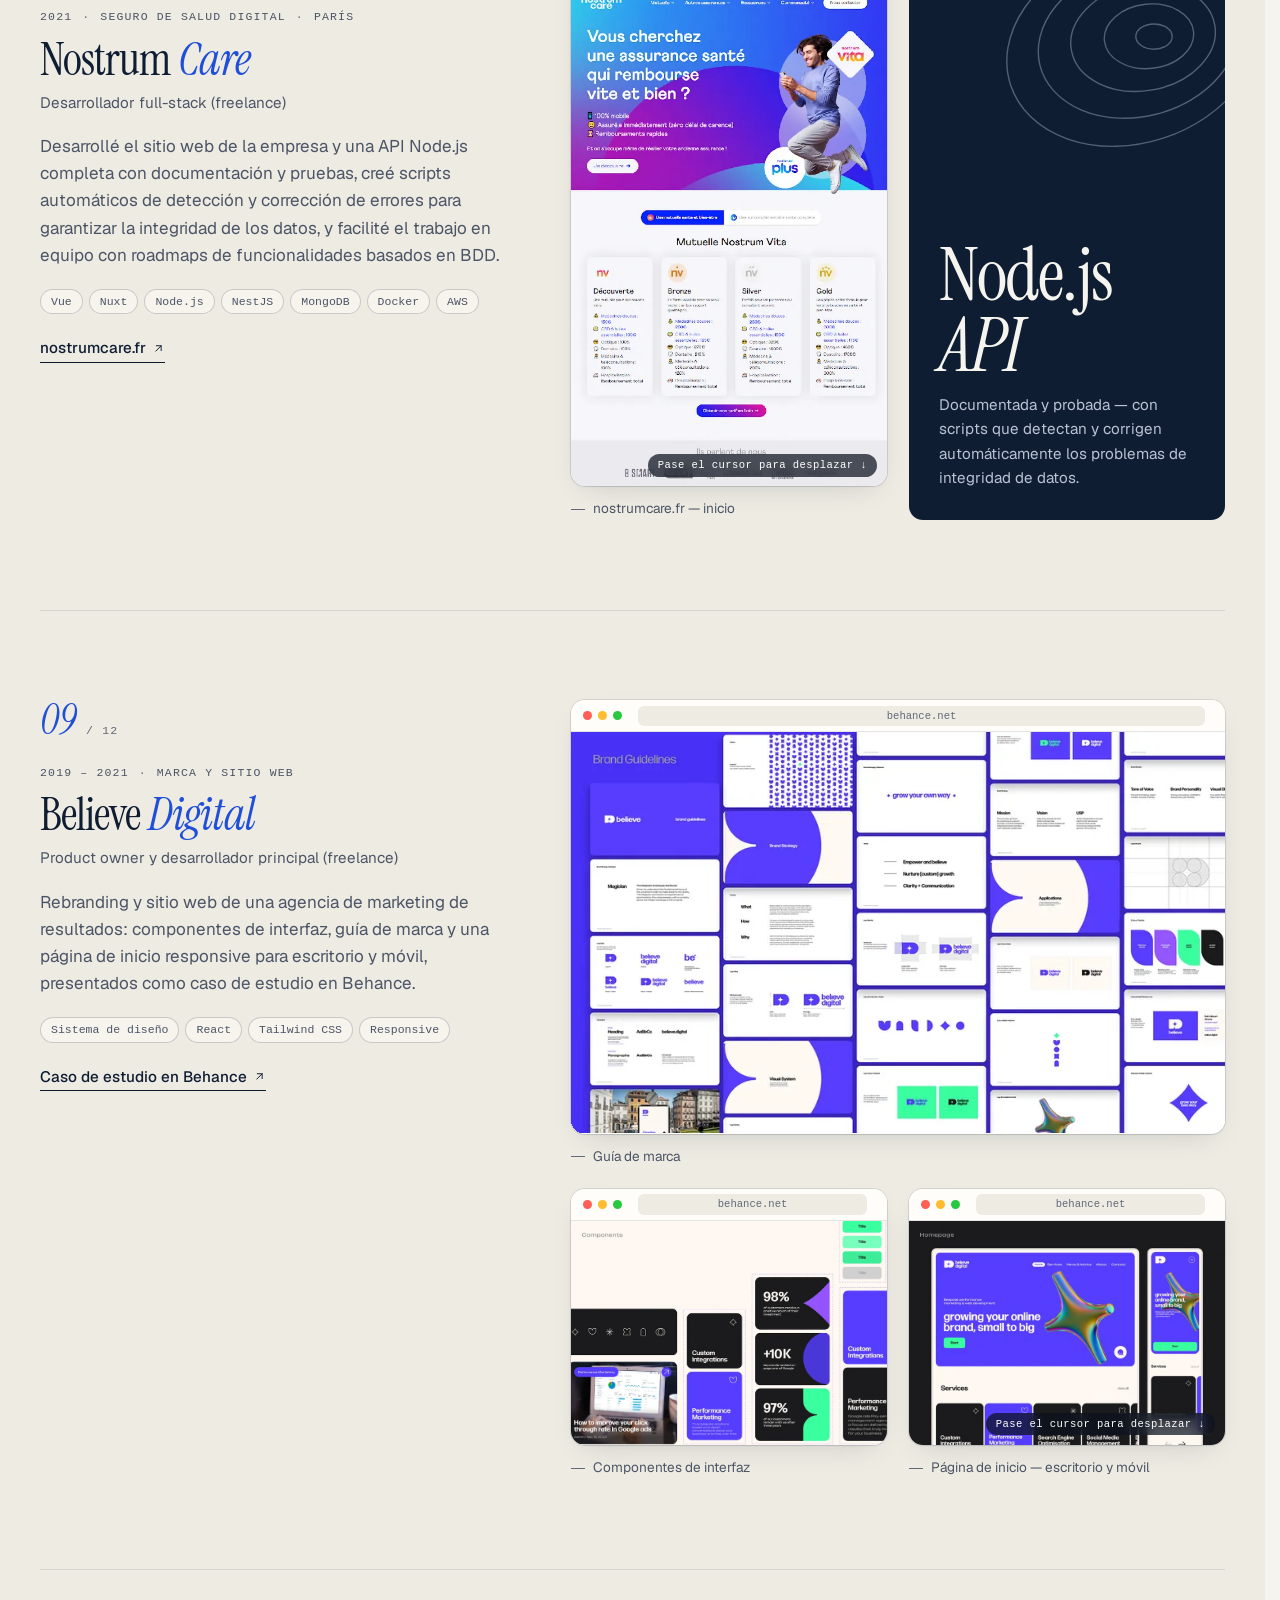
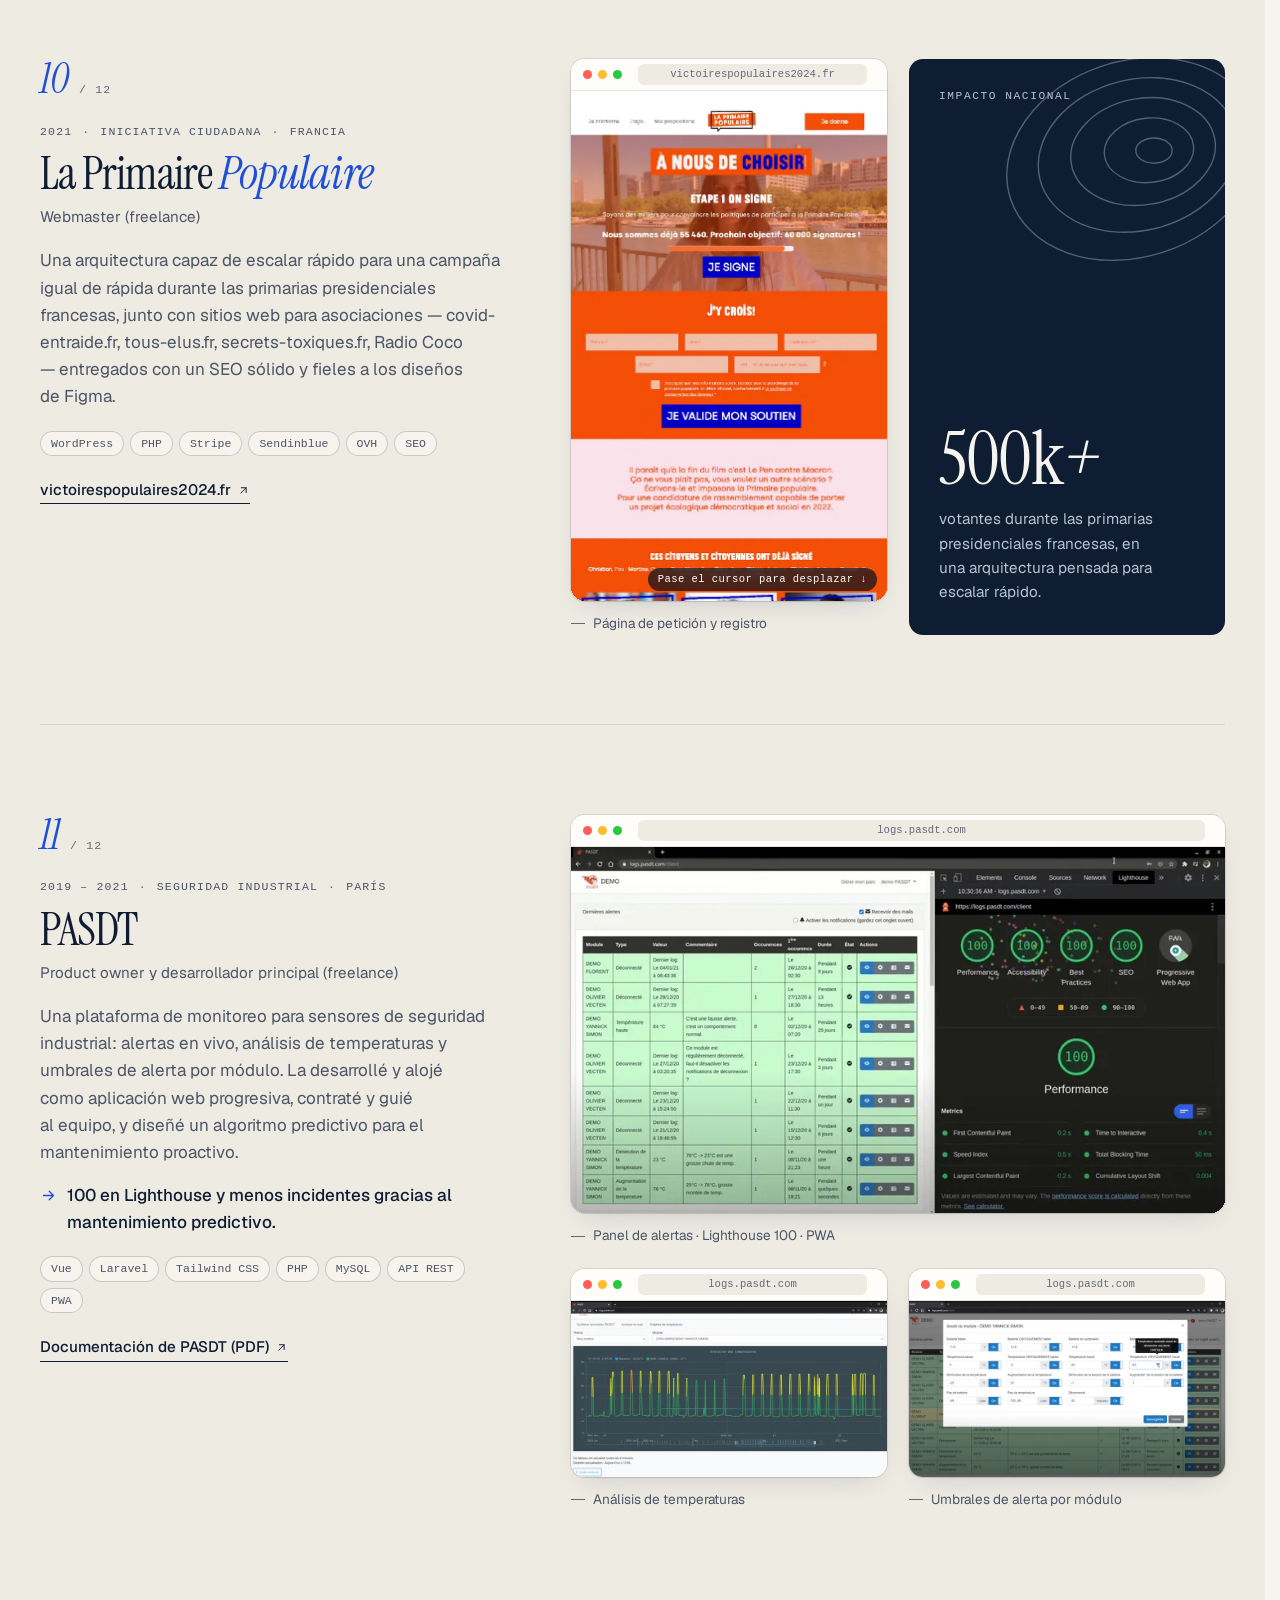
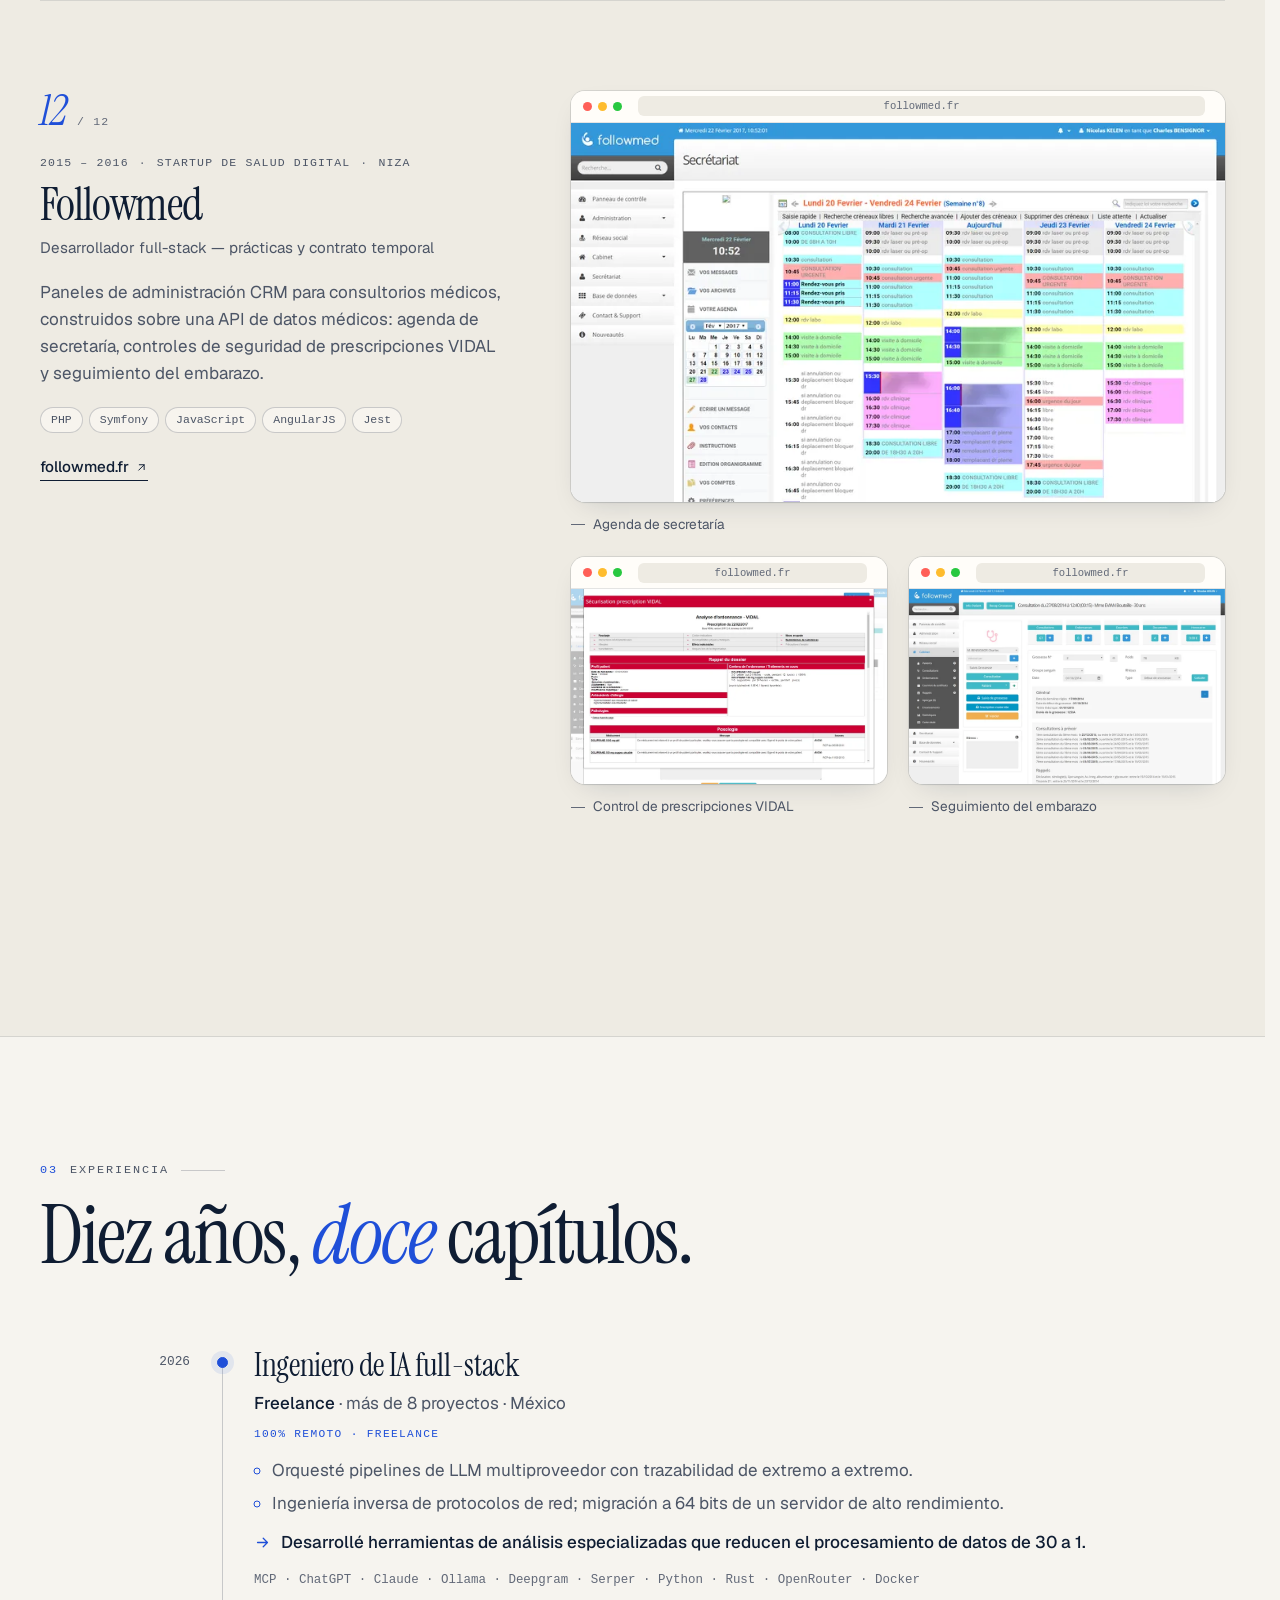
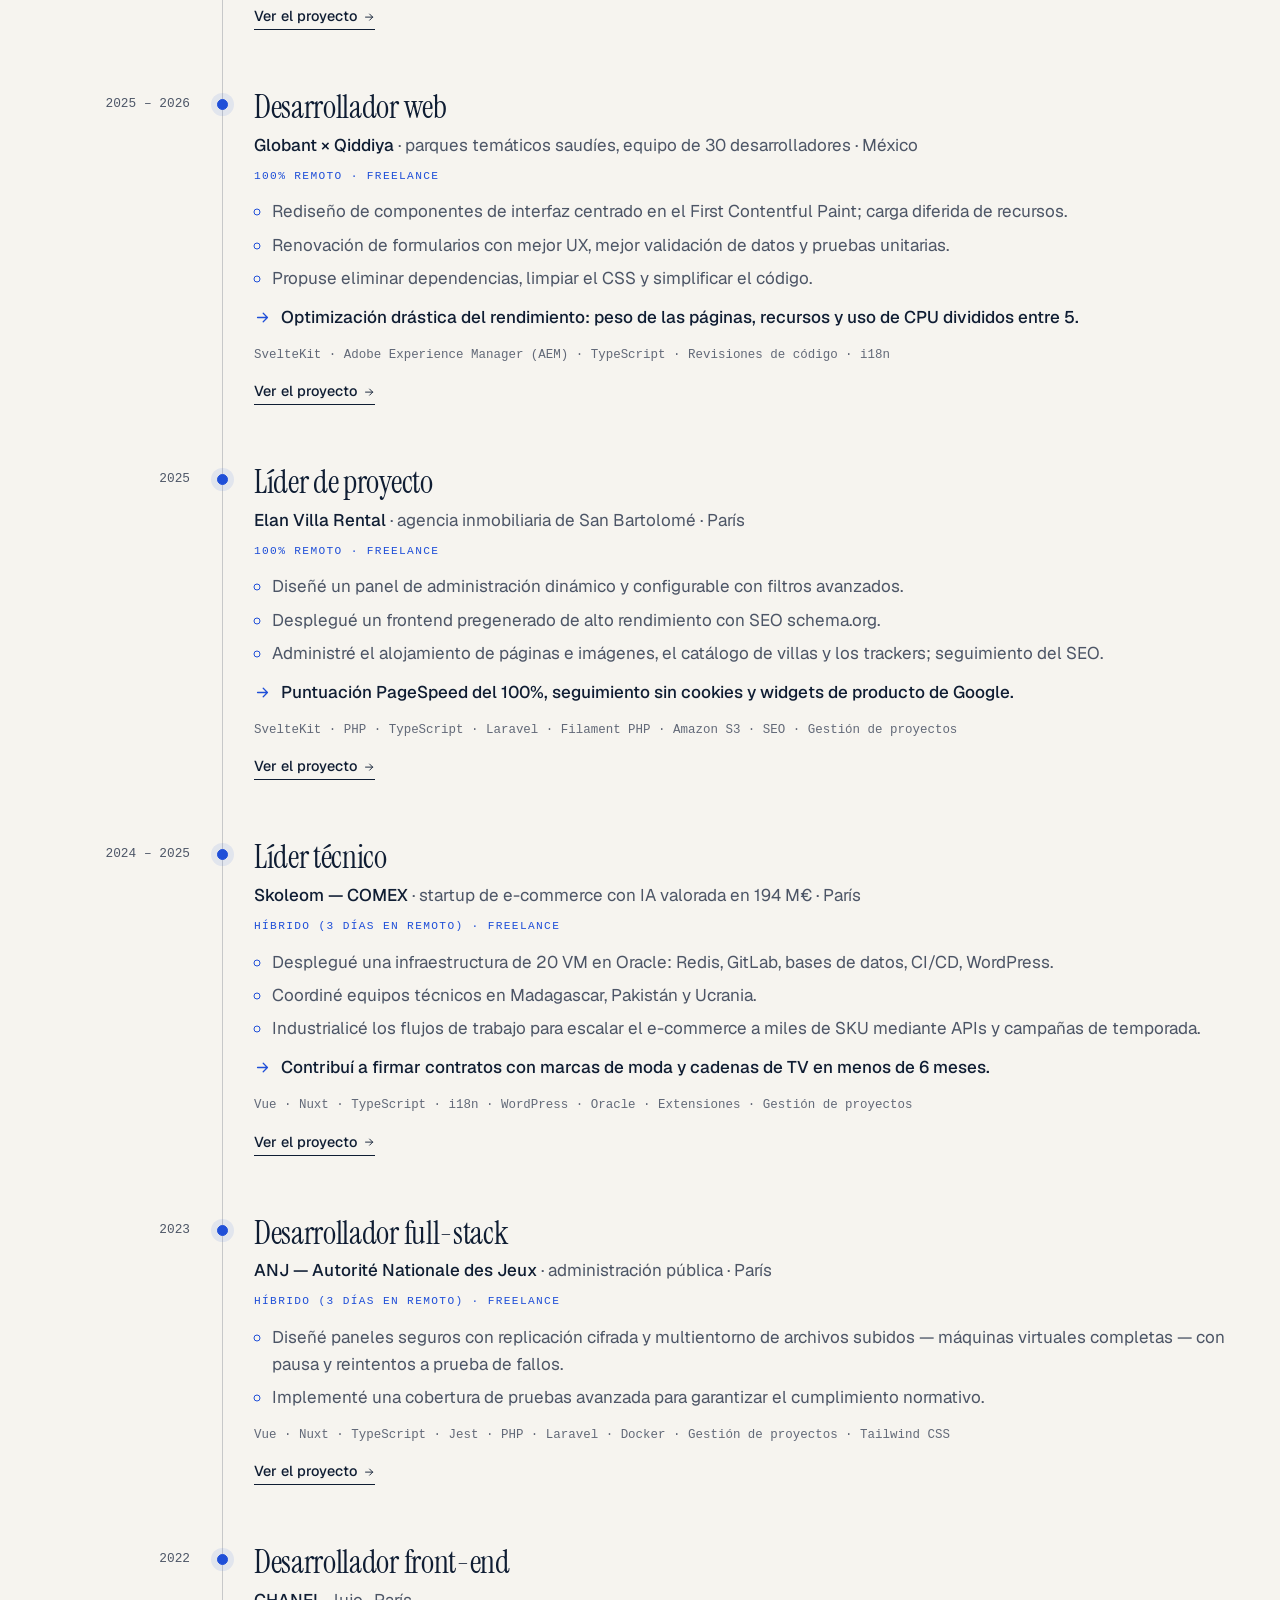
==== commit 2e3e79cf: "Ruta: give the Android app screenshot the same browser bar as the other previews Co-Authored-By: Cla" ====
--- a/public/es/index.html
+++ b/public/es/index.html
@@ -319,6 +319,7 @@
               </figure>
               <figure class="shot" style="--ar: 1.437" data-reveal>
                 <a class="shot__frame" href="../assets/img/work/ruta-mobile-app-2293.avif" data-lightbox>
+                  <span class="shot__bar" aria-hidden="true"><i></i><i></i><i></i><span class="shot__url">ruta.theonaciri.fr</span></span>
                   <span class="shot__view">
                     <img src="../assets/img/work/ruta-mobile-app-800.avif" srcset="../assets/img/work/ruta-mobile-app-800.avif 800w, ../assets/img/work/ruta-mobile-app-2293.avif 2293w" sizes="(min-width: 1240px) 320px, (min-width: 901px) 27vw, (min-width: 641px) 45vw, 92vw" width="800" height="556" loading="lazy" decoding="async" alt="Pantallas de ejemplo de la app Android de coordinación de Ruta: seguimiento en vivo de un servicio crítico en la pantalla de bloqueo, widget de la flota en la pantalla de inicio e incidente de señal perdida con clips de la dashcam y pasos de escalamiento.">
                   </span>
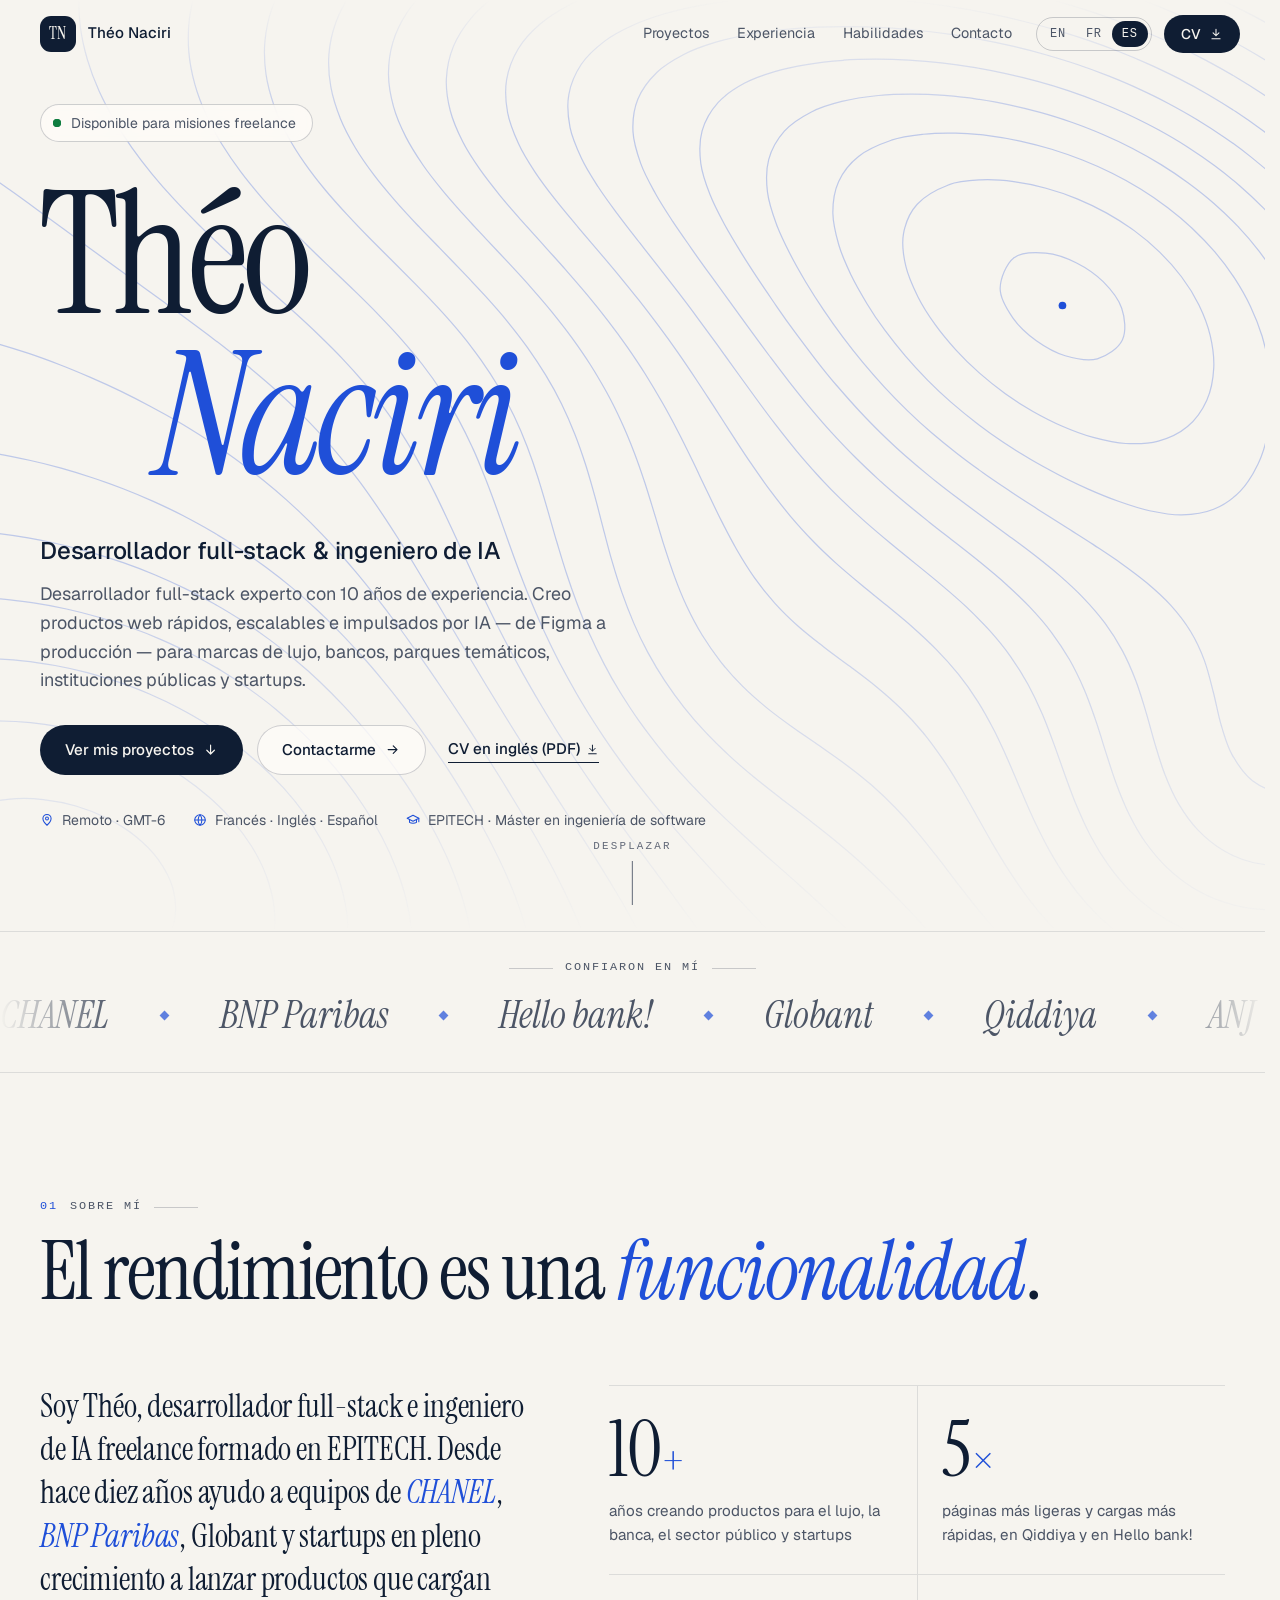
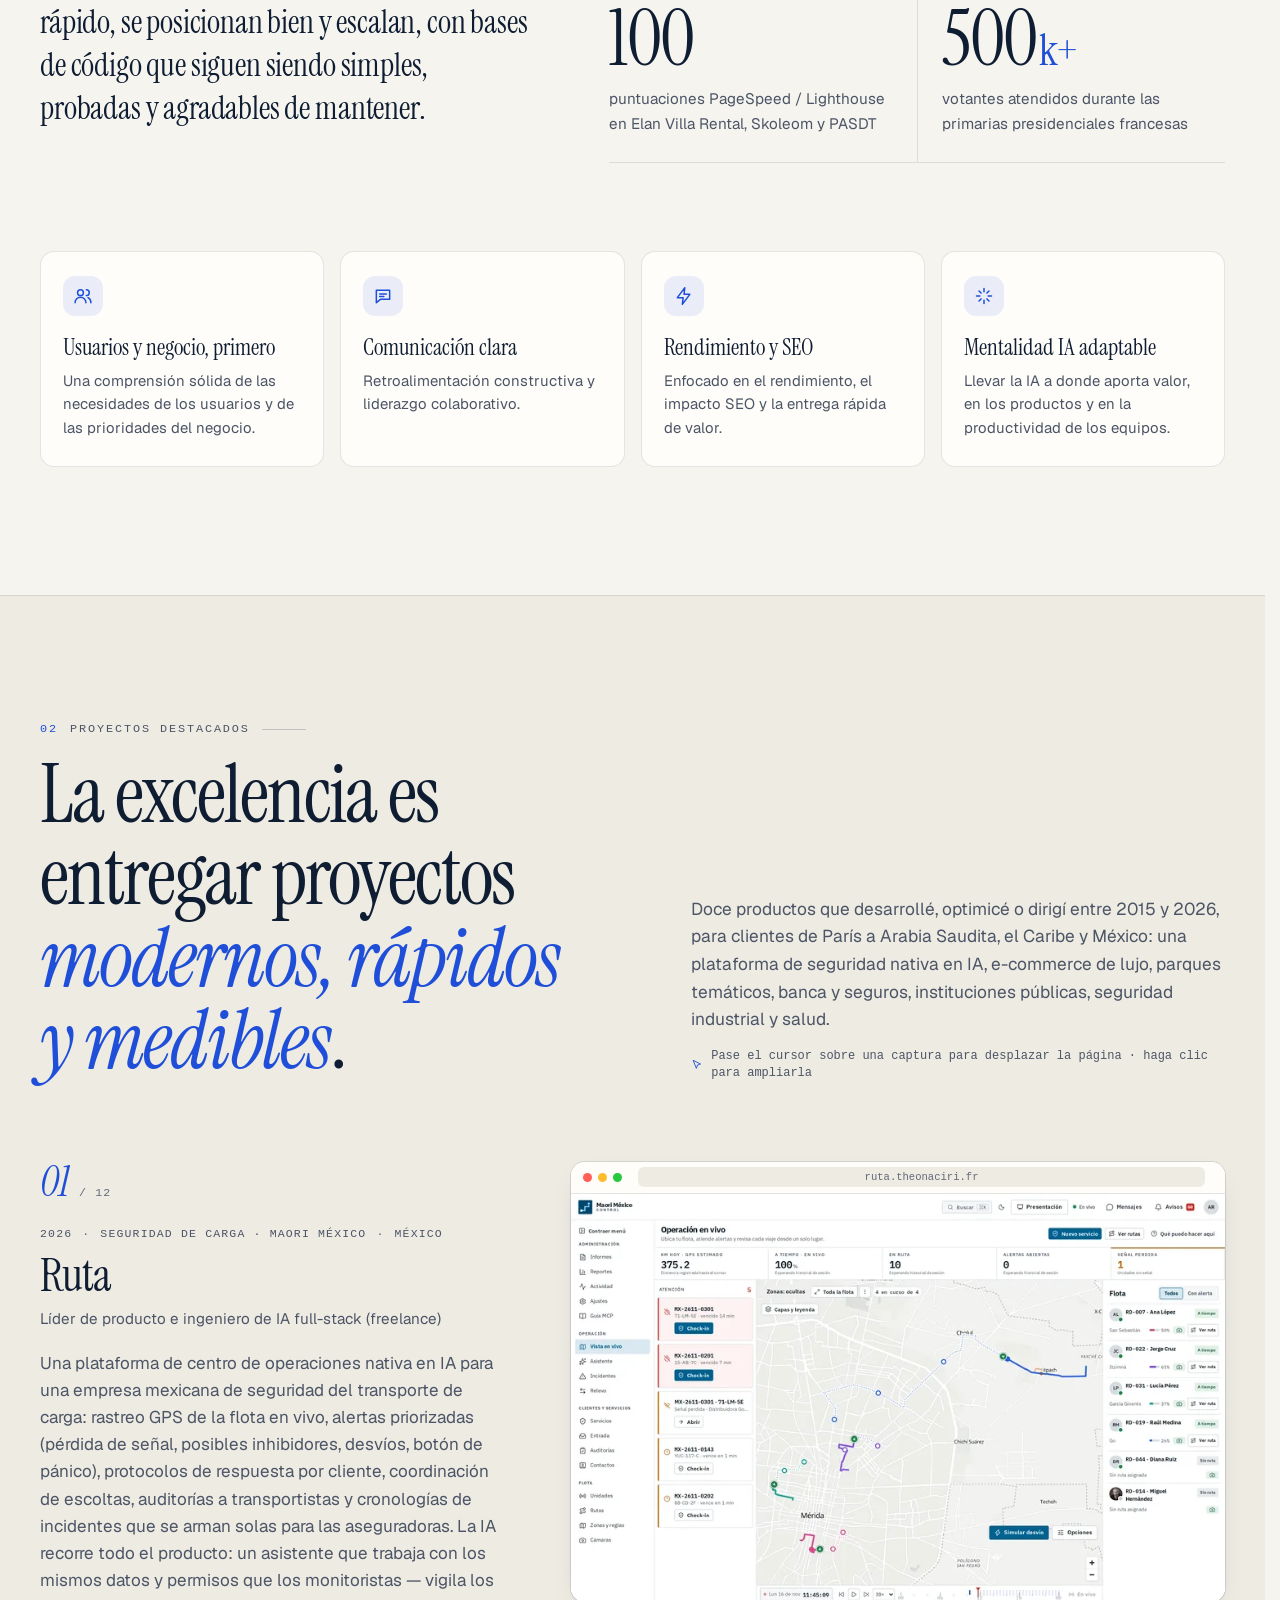
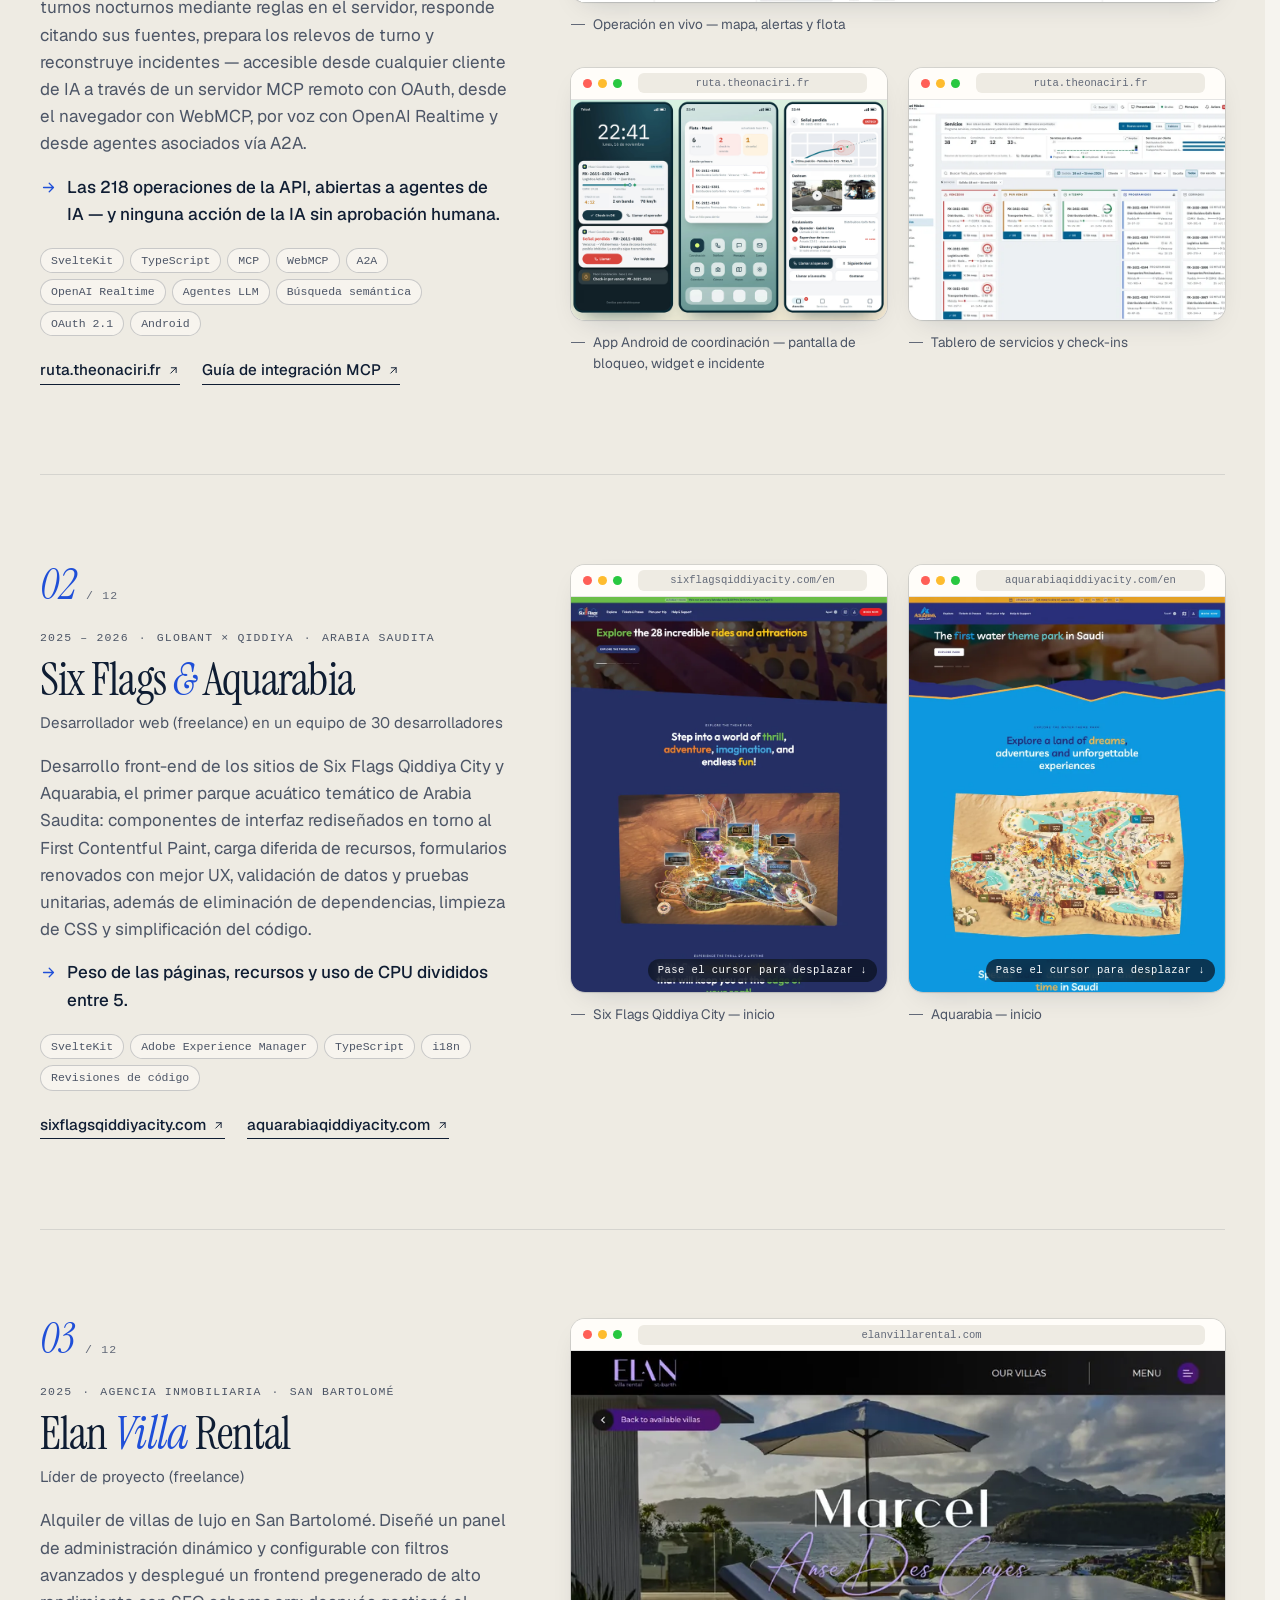
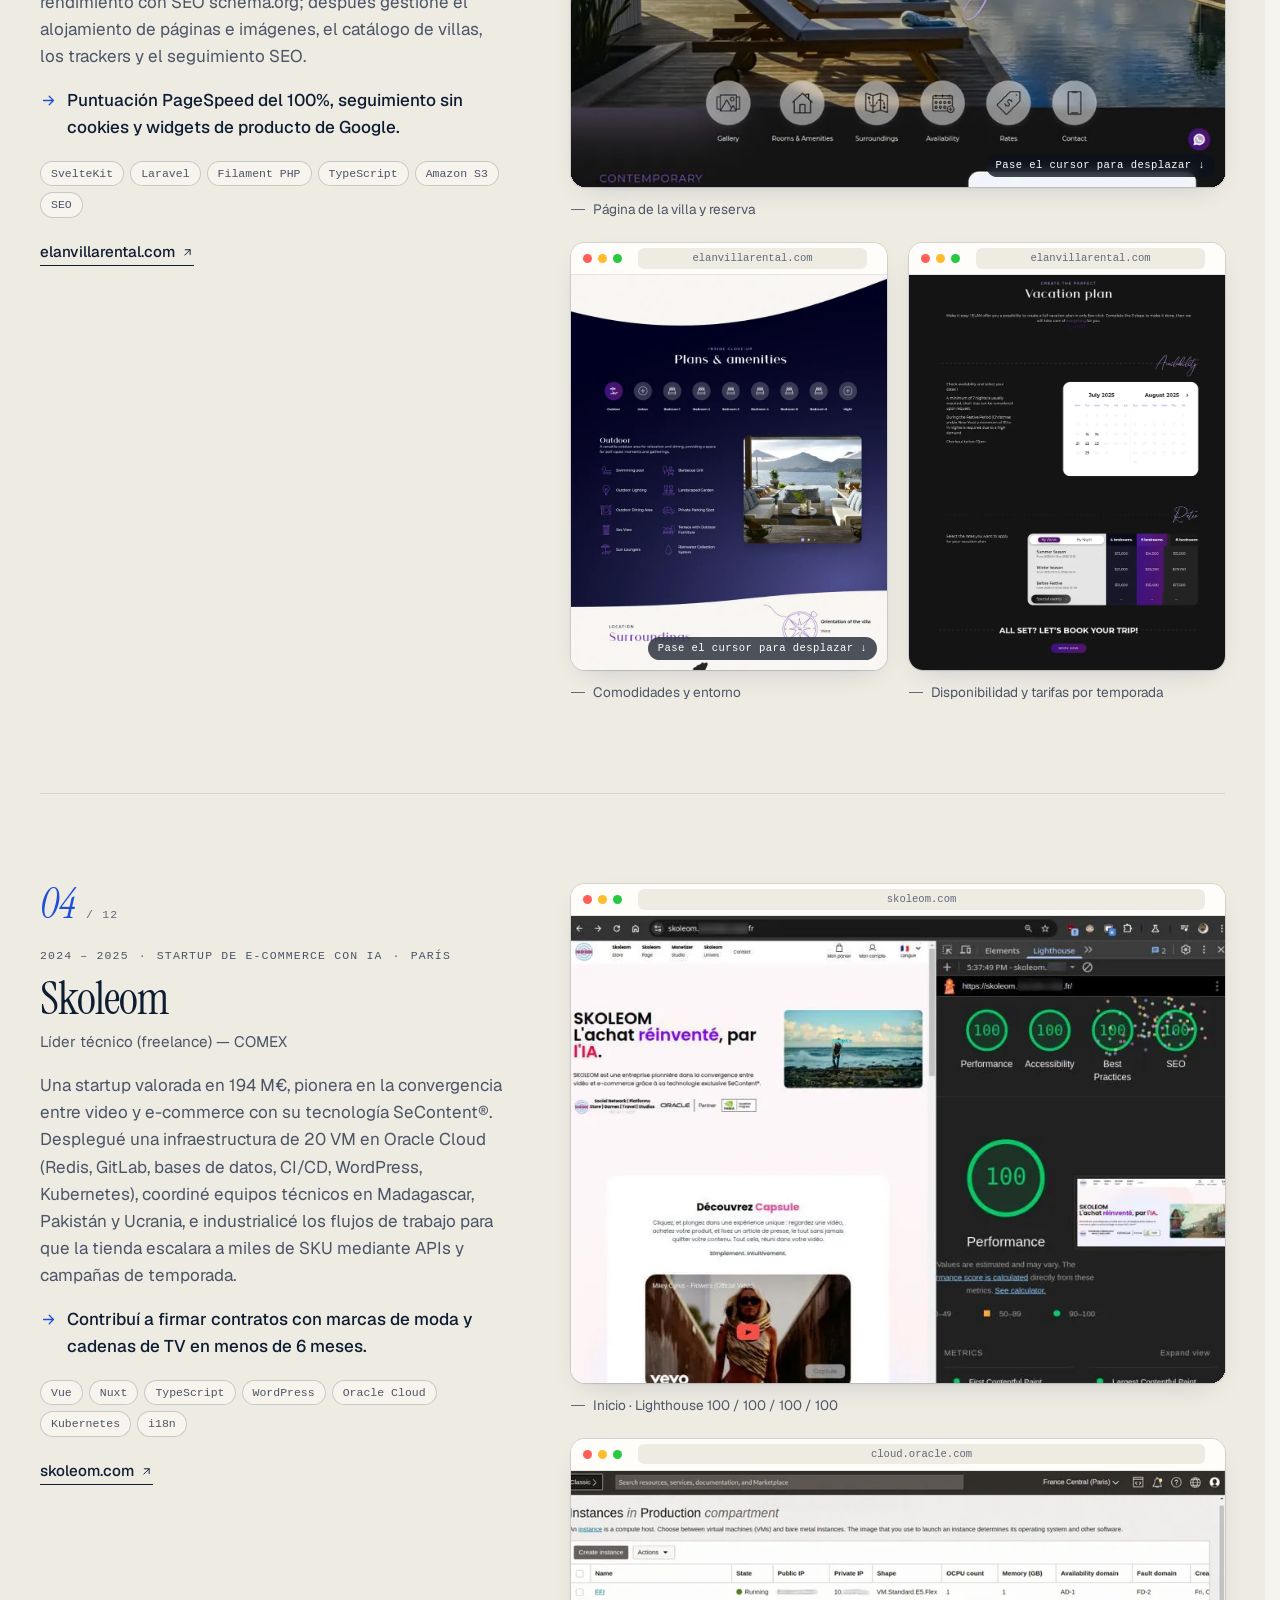
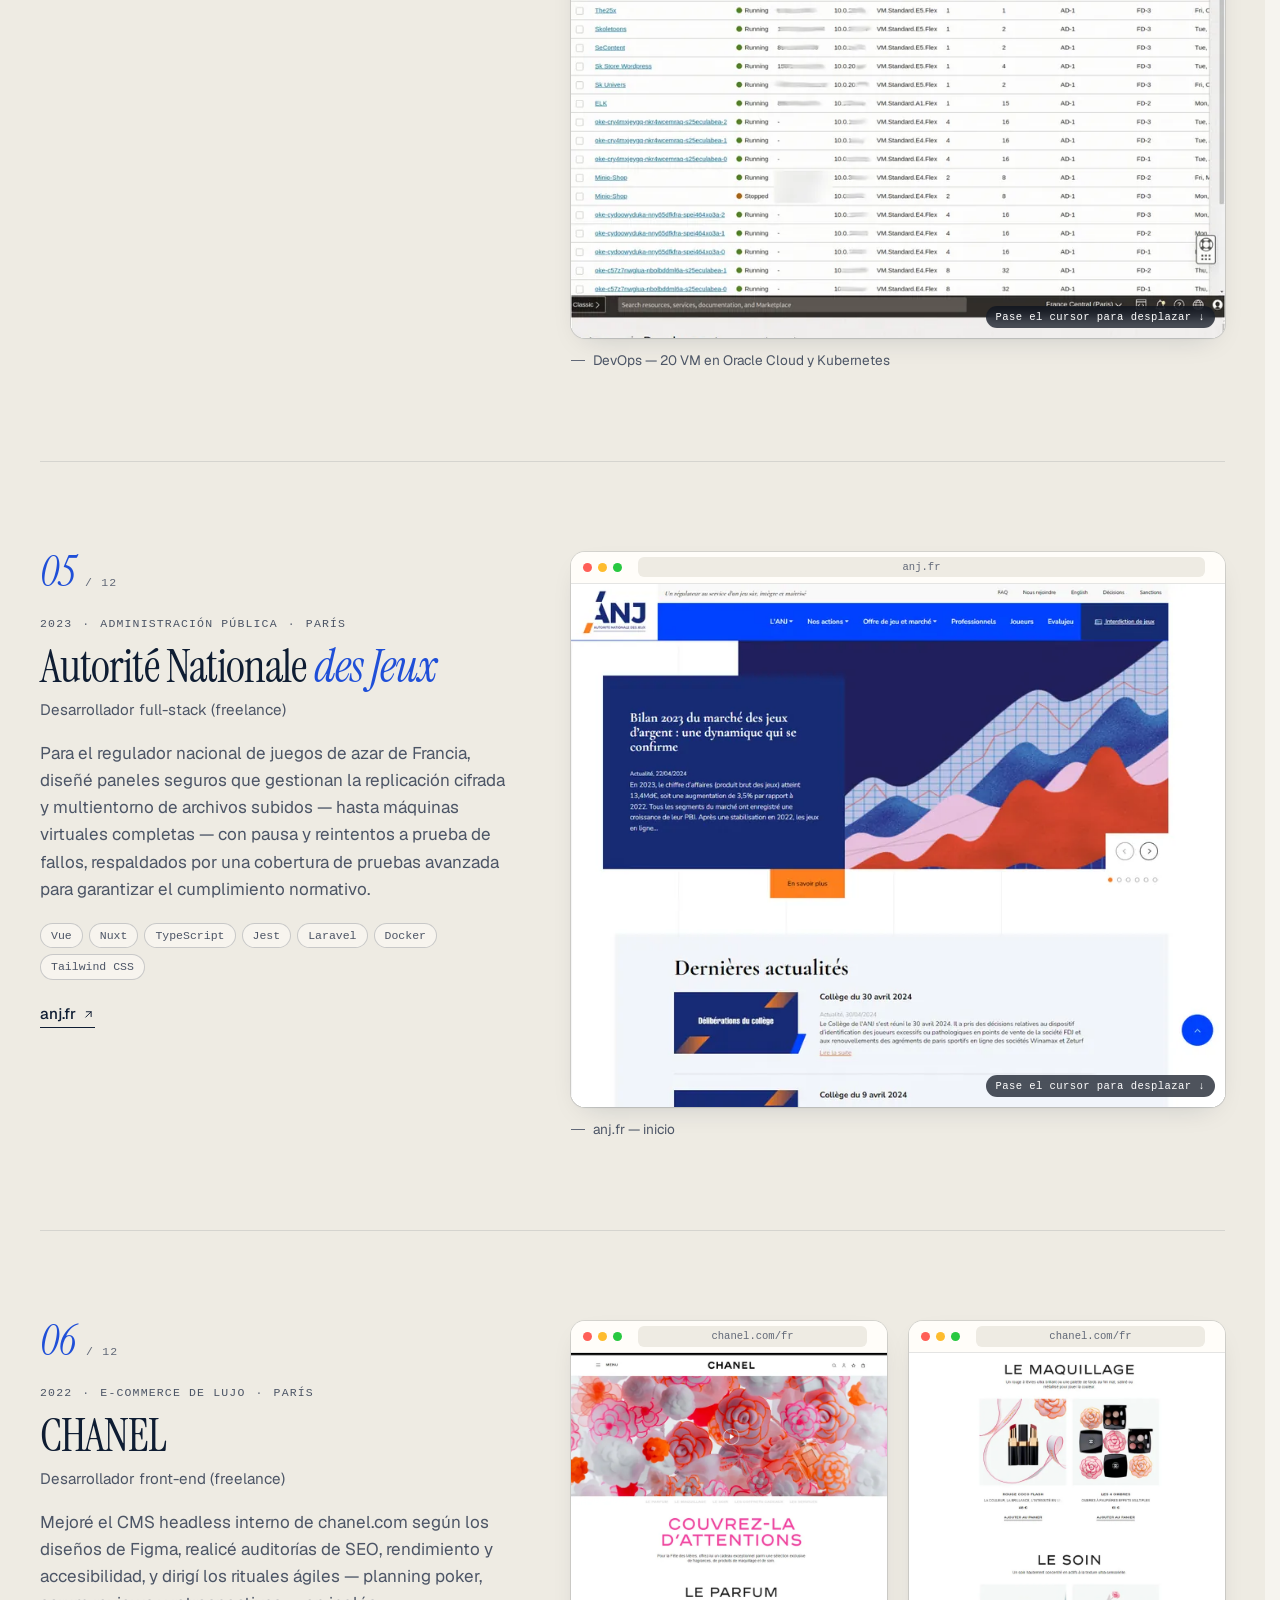
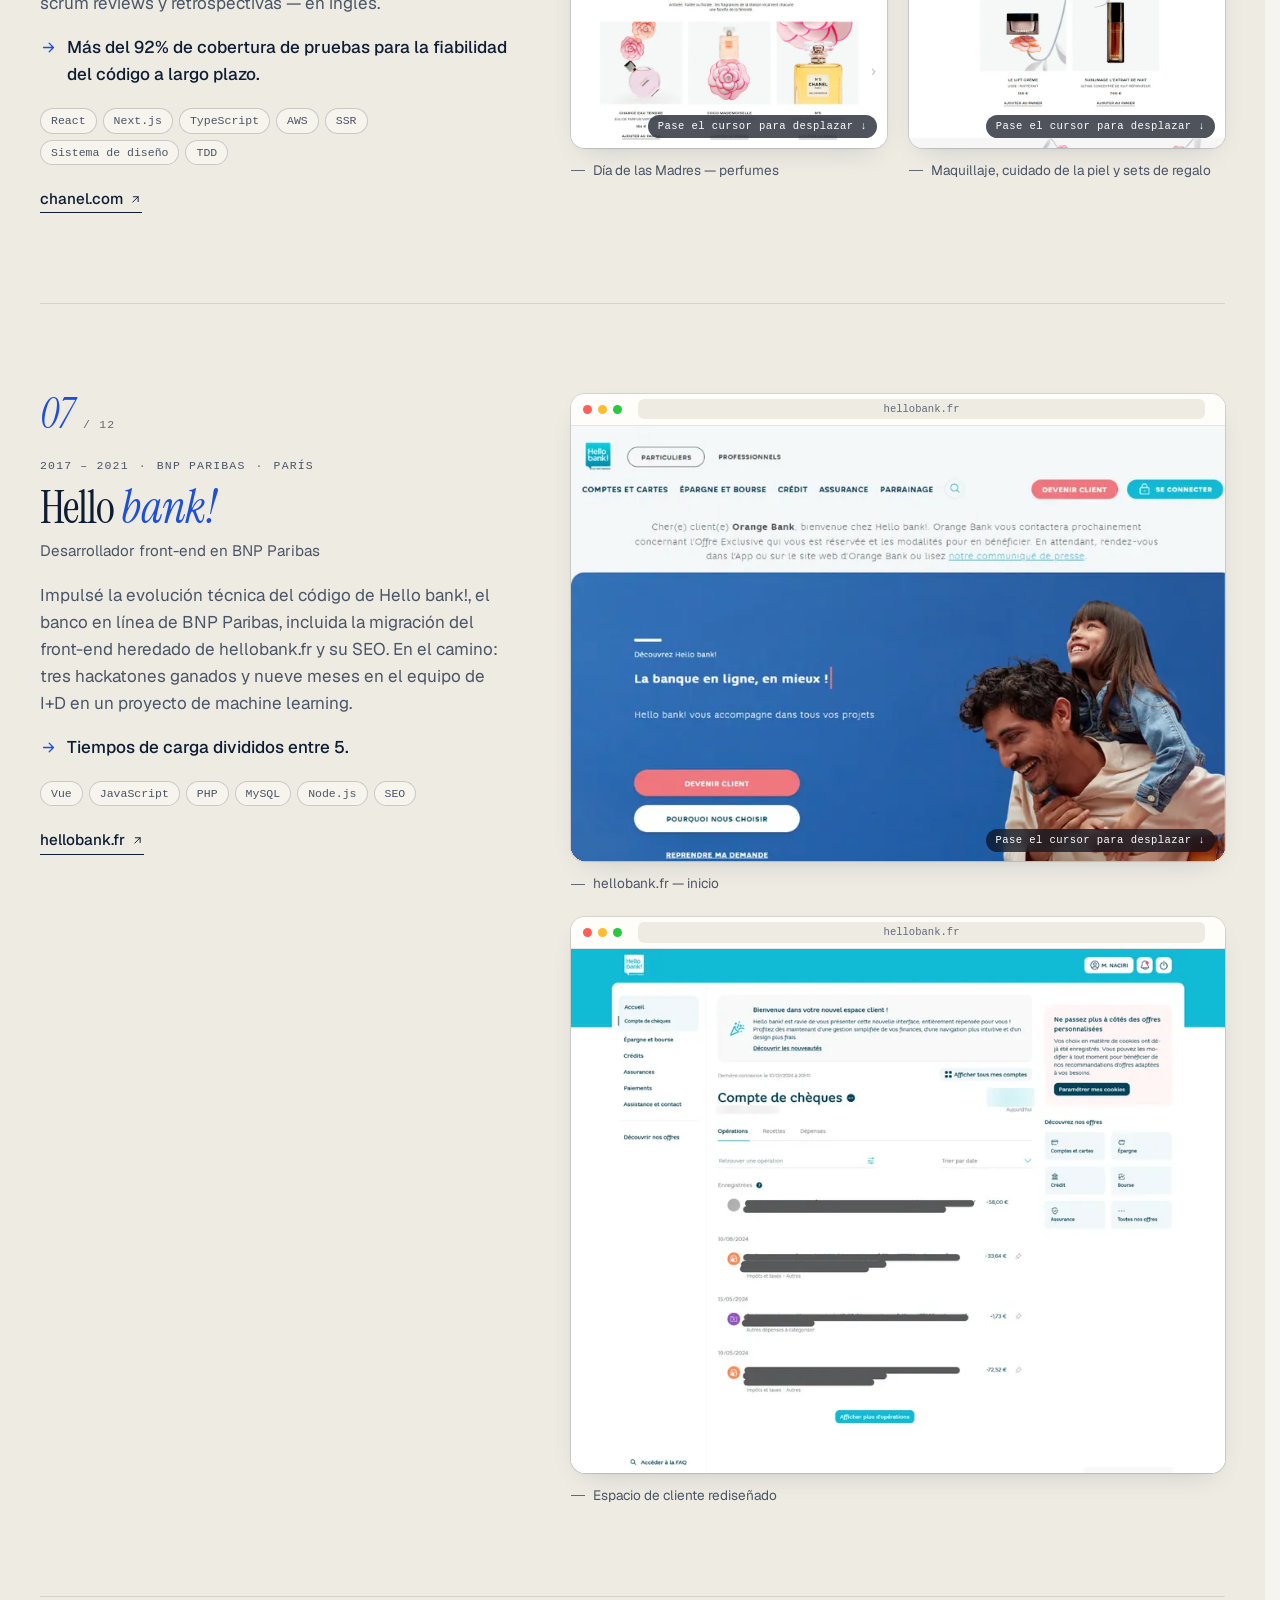
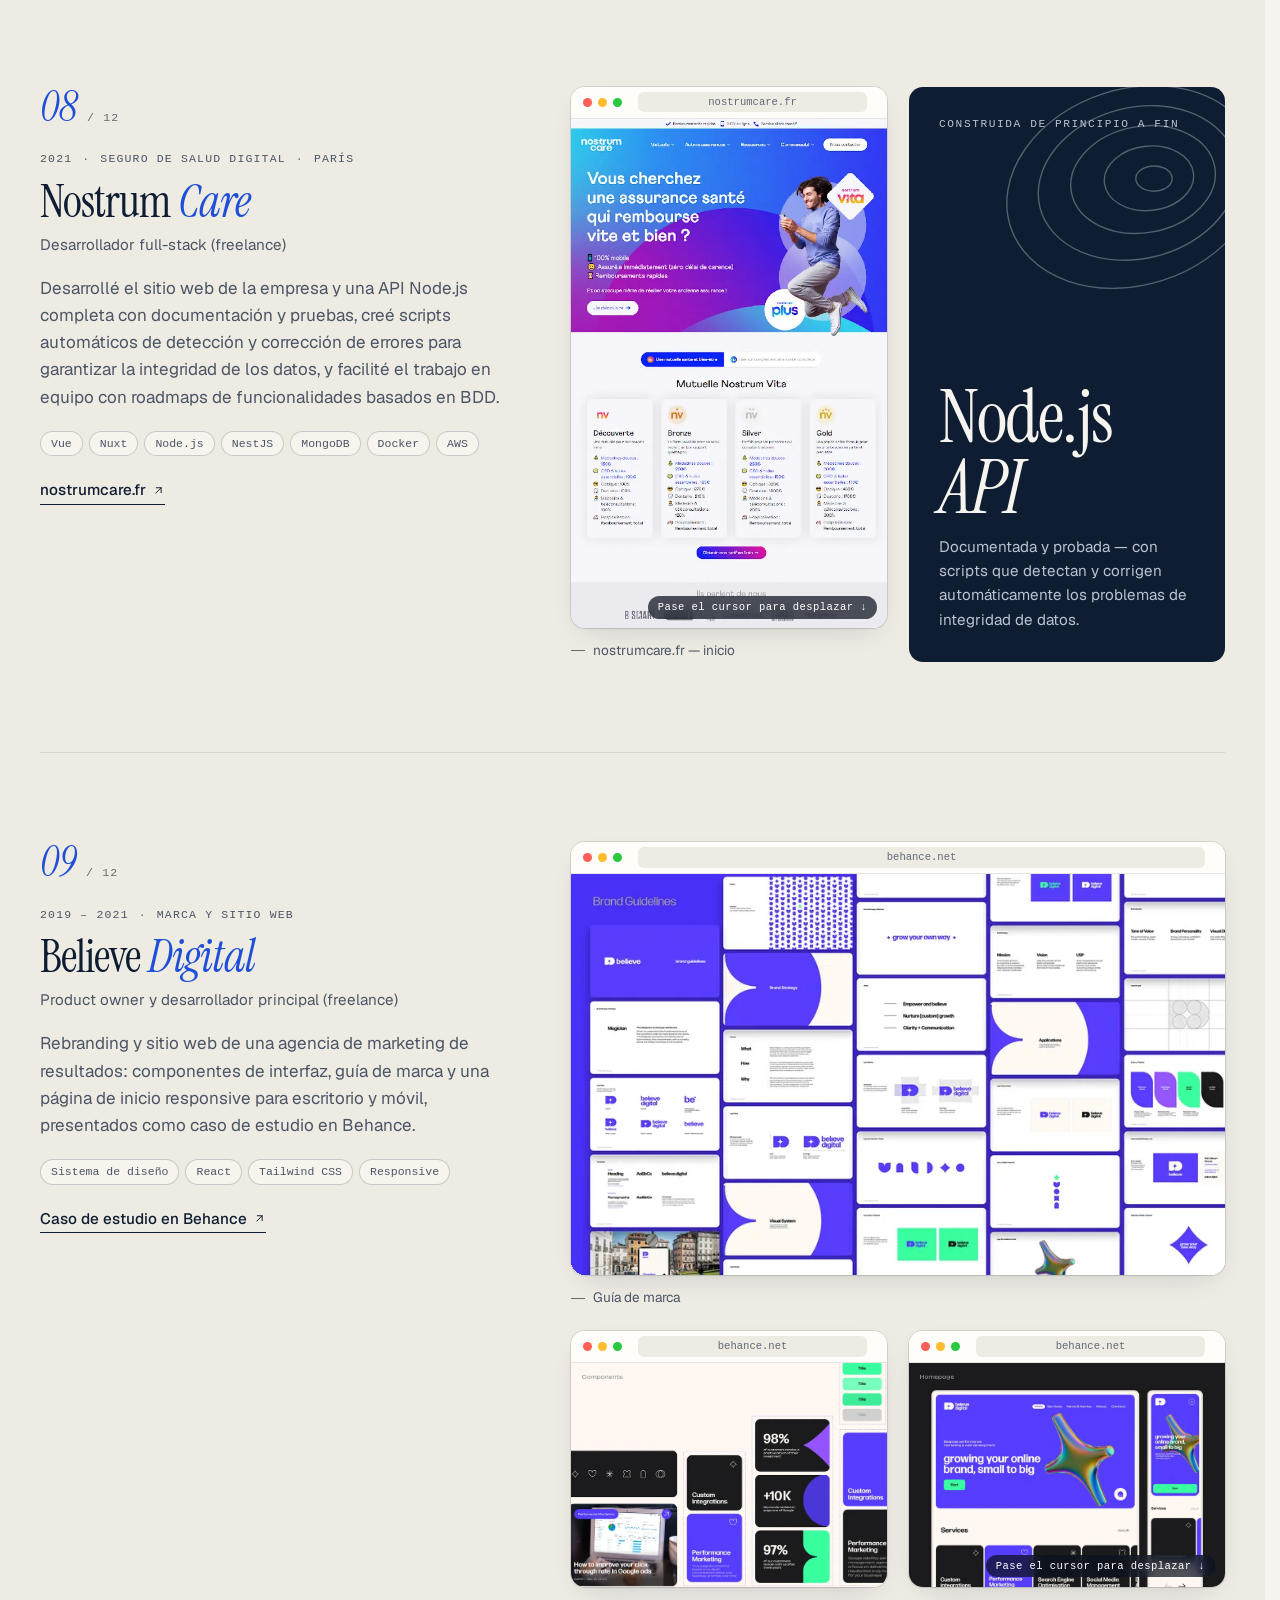
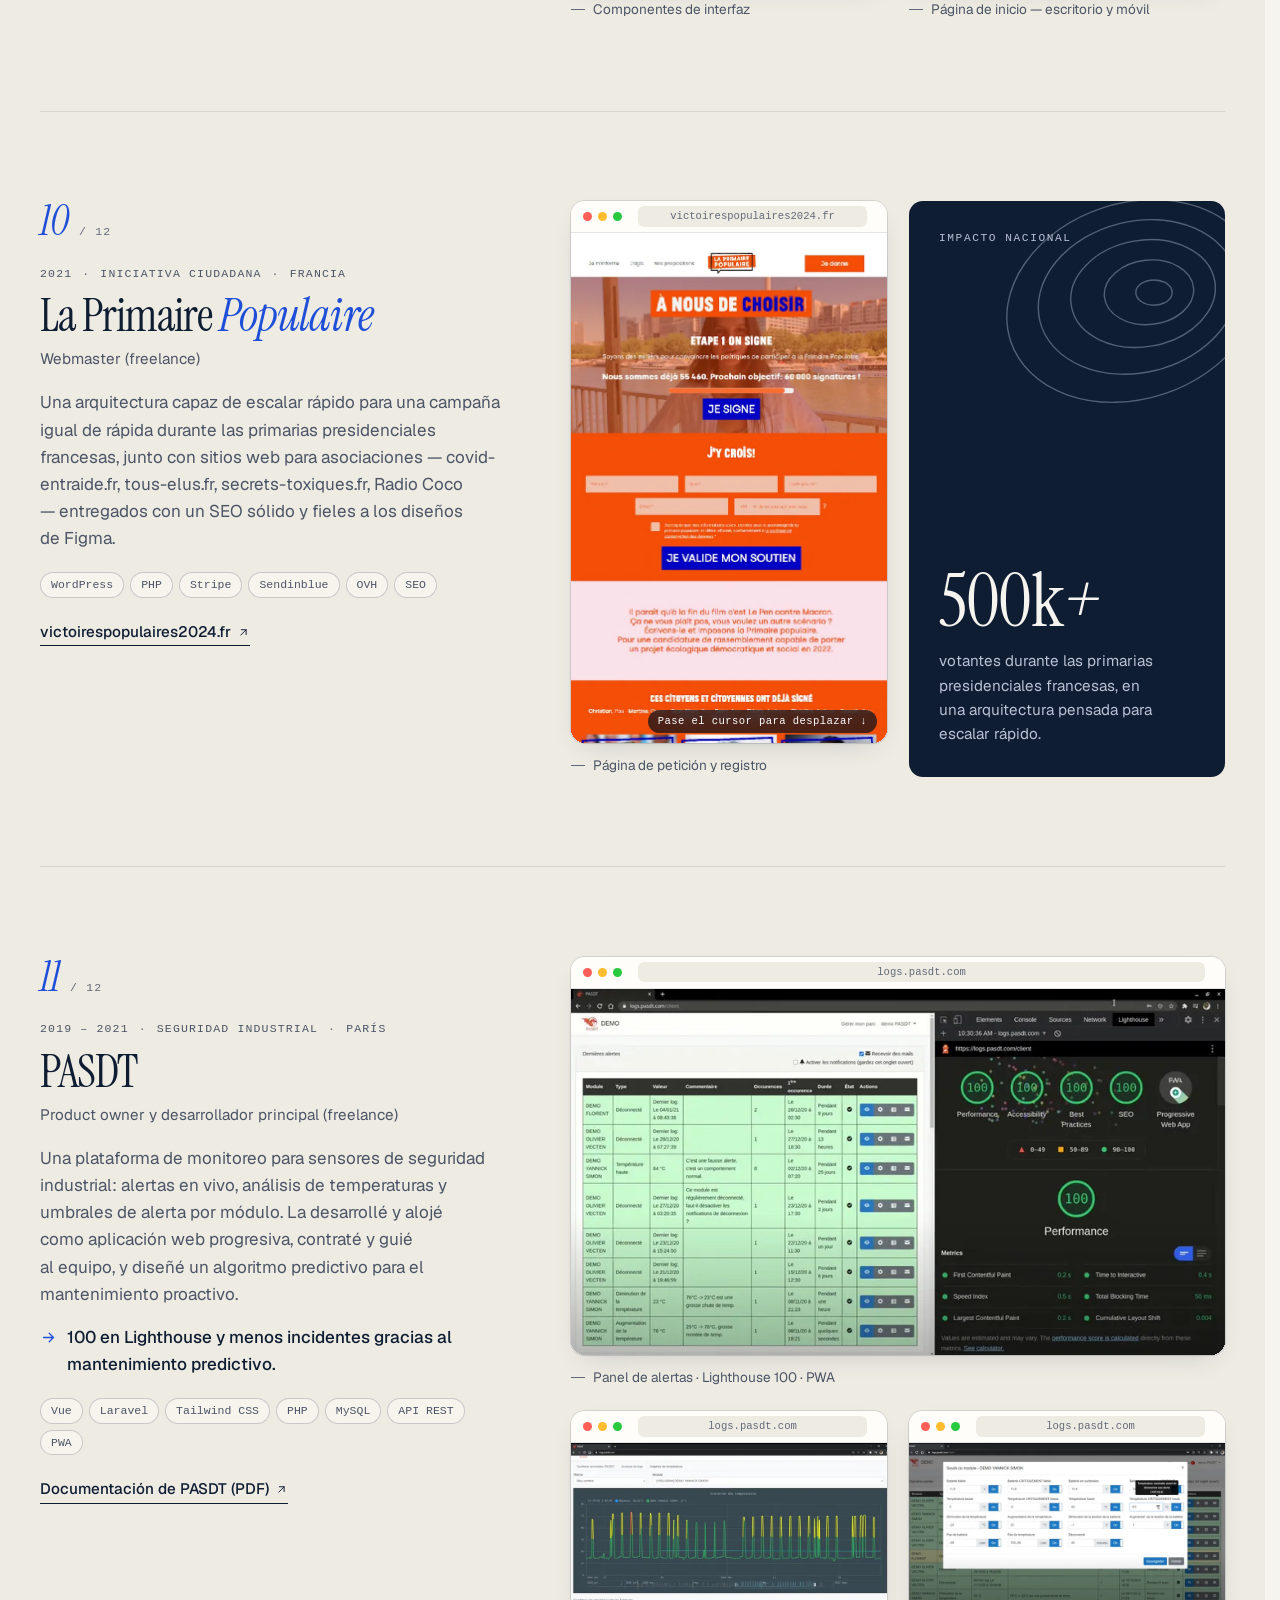
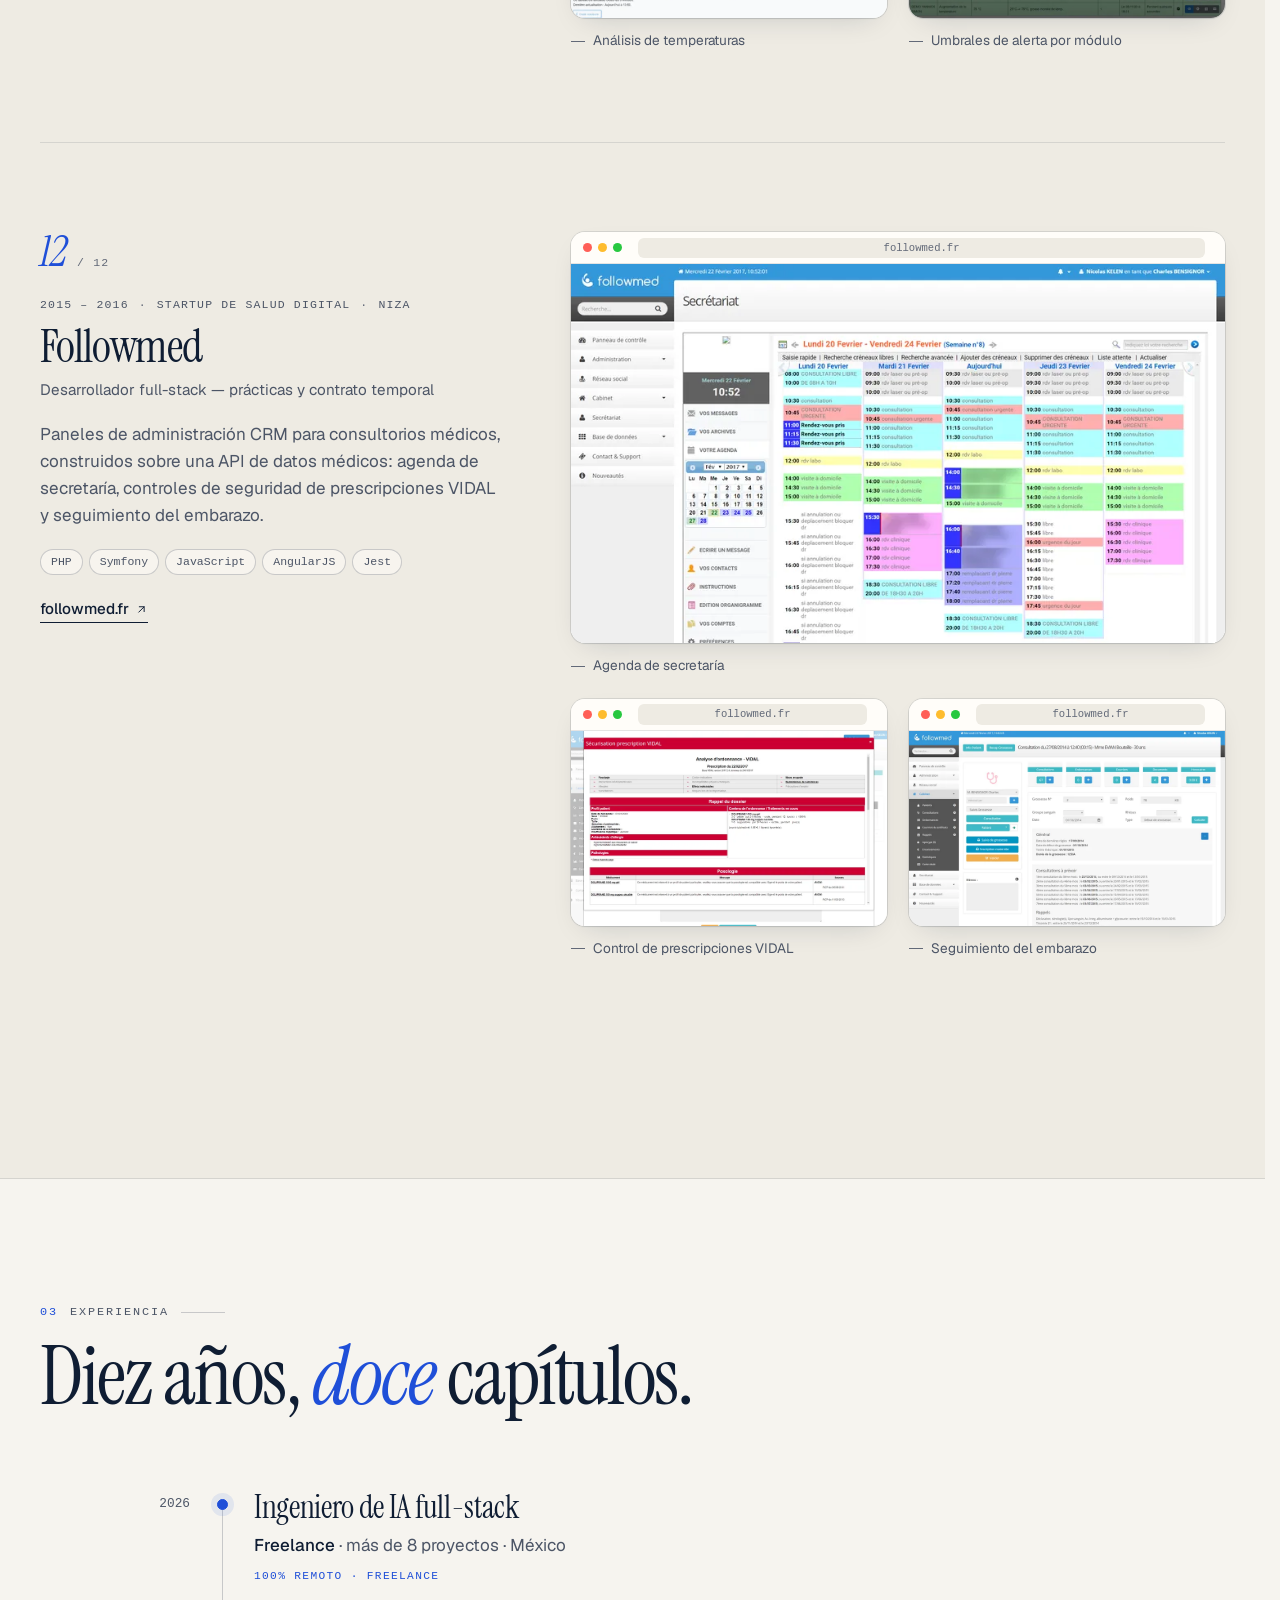
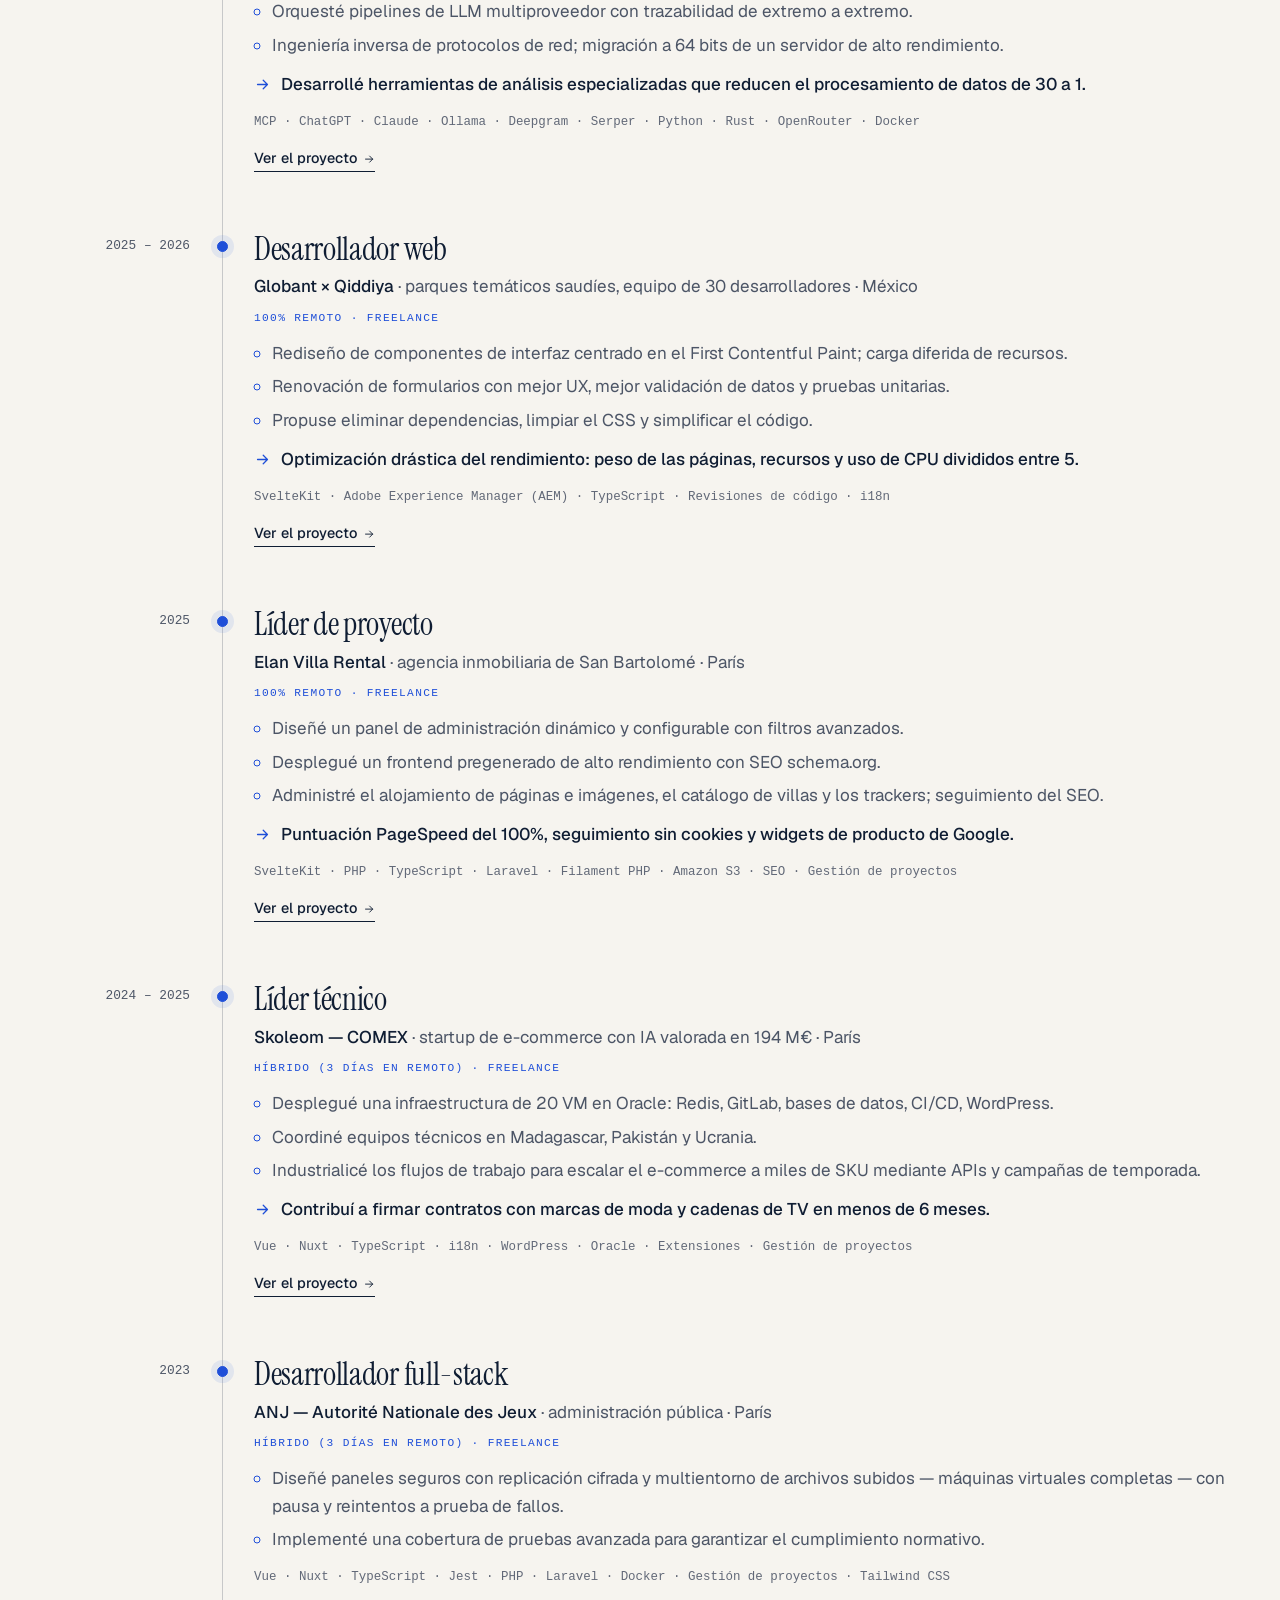
==== commit 9d5469f6: "New "Selected work" title: excellence = modern, fast, measurable projects Co-Authored-By: Claude Opu" ====
--- a/public/es/index.html
+++ b/public/es/index.html
@@ -281,7 +281,7 @@
         <div class="wrap">
           <header class="section-head section-head--split" data-reveal>
             <p class="eyebrow"><b>02</b> Proyectos destacados</p>
-            <h2 class="section-title" id="work-title">Doce proyectos, <em>una</em> obsesión: la velocidad.</h2>
+            <h2 class="section-title" id="work-title">La excelencia es entregar proyectos <em>modernos, rápidos y medibles</em>.</h2>
             <div>
               <p class="section-lead">Doce productos que desarrollé, optimicé o dirigí entre 2015 y 2026, para clientes de París a Arabia Saudita, el Caribe y México: una plataforma de seguridad nativa en IA, e-commerce de lujo, parques temáticos, banca y seguros, instituciones públicas, seguridad industrial y salud.</p>
               <p class="hint">
